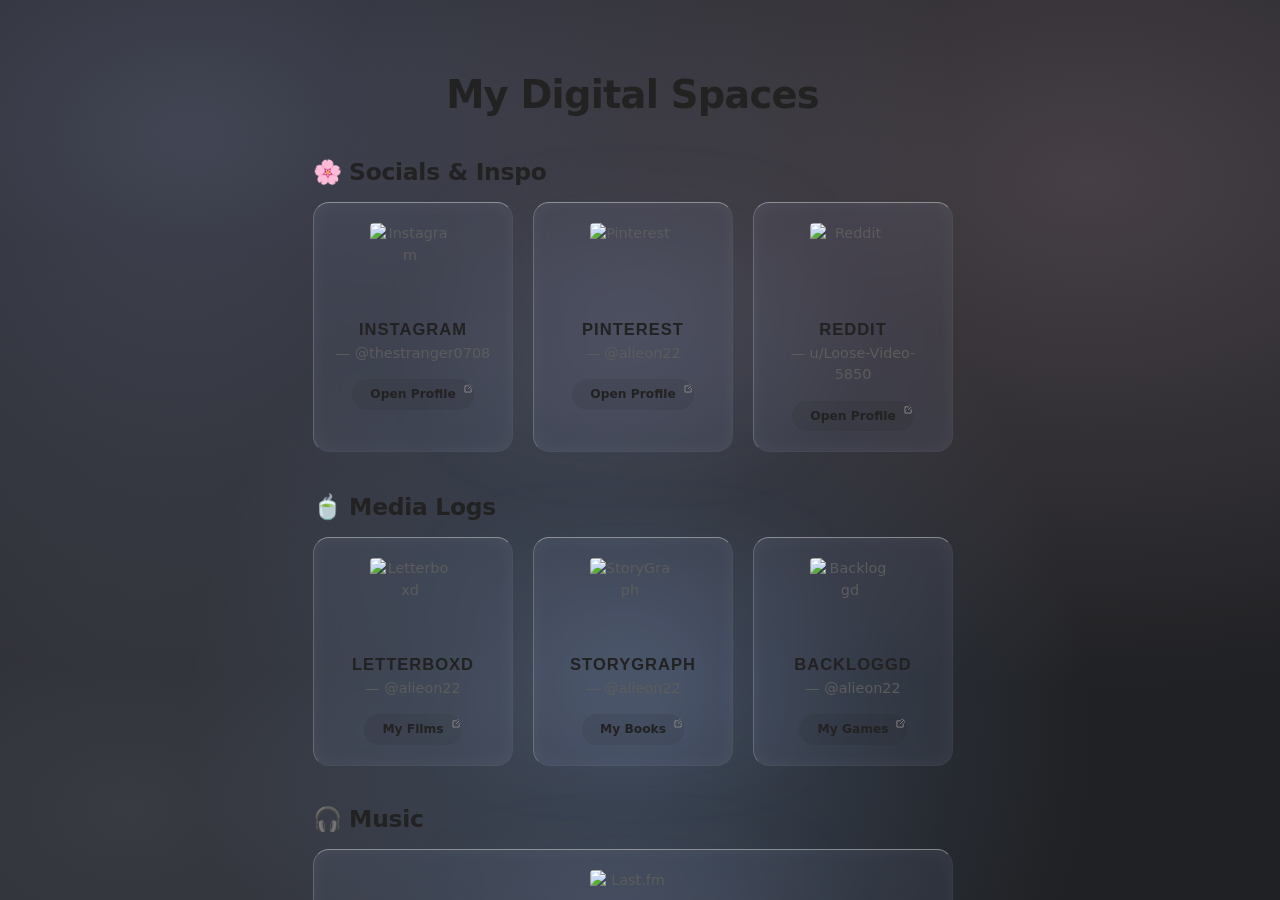
==== index.html @ 41a26074 "Initial commit" ====
<!DOCTYPE html>
<html lang="en">

<head>
    <meta charset="UTF-8">
    <meta name="viewport"
        content="width=device-width, initial-scale=1.0, user-scalable=yes, minimum-scale=1.0, maximum-scale=5.0">
    <title>My Hub</title>
    <base href=".">

    <!-- Meta & OpenGraph -->
    <meta name="description" content="Notes - My Digital Spaces">
    <meta property="og:site_name" content="Notes">
    <meta property="og:type" content="website">
    <meta property="og:title" content="My Digital Spaces">
    <meta property="og:description" content="Notes - My Digital Spaces">
    <meta property="og:image" content="https://www.google.com/s2/favicons?domain=instagram.com&sz=256">

    <!-- Favicon -->
    <link rel="icon"
        href="data:image/svg+xml,<svg xmlns=%22http://www.w3.org/2000/svg%22 viewBox=%220 0 100 100%22><text y=%22.9em%22 font-size=%2290%22>✨</text></svg>">
    <link rel="alternate" type="application/rss+xml" title="RSS Feed" href="rss.xml">

    <!-- Obsidian Core Scripts -->
    <script async id="webpage-script" src="scripts/webpage.js"
        onload="this.onload=null;this.setAttribute('loaded', 'true')"></script>
    <script async id="graph-wasm-script" src="scripts/graph-wasm.js"
        onload="this.onload=null;this.setAttribute('loaded', 'true')"></script>
    <script async id="graph-render-worker-script" src="scripts/graph-render-worker.js"
        onload="this.onload=null;this.setAttribute('loaded', 'true')"></script>

    <!-- Stylesheets -->
    <link rel="stylesheet" href="styles/snippets.css">
    <link rel="stylesheet" href="styles/obsidian.css">
    <link rel="stylesheet" href="styles/theme.css">
    <link rel="stylesheet" href="styles/global-variable-styles.css">
    <link rel="stylesheet" href="styles/supported-plugins.css">
    <link rel="stylesheet" href="styles/main-styles.css">

    <style>
        :root {
            background-color: #202124;
            --line-width: 40em;
            --line-width-adaptive: 40em;
            --file-line-width: 40em;
            --sidebar-width: min(20em, 80vw);
            --collapse-arrow-size: 11px;
            --tree-vertical-spacing: 1.3em;
            --sidebar-margin: 12px;
        }

        body {
            transition: background-color var(--color-fade-speed) ease-in-out;
        }

        .sidebar {
            height: 100%;
            font-size: 14px;
            z-index: 10;
            min-width: calc(var(--sidebar-width) + var(--divider-width-hover));
            max-width: calc(var(--sidebar-width) + var(--divider-width-hover));
            position: relative;
            overflow: clip;
            transition: min-width 0.2s ease-in-out, max-width 0.2s ease-in-out;
            contain: size;
        }

        #left-sidebar {
            left: 0;
        }

        #right-sidebar {
            right: 0;
        }

        .sidebar.is-collapsed {
            min-width: 0;
            max-width: 0;
        }

        .sidebar.floating {
            position: absolute;
        }

        .sidebar .leaf-content {
            height: 100%;
            min-width: calc(var(--sidebar-width) - var(--divider-width-hover));
            top: 0;
            padding: var(--sidebar-margin);
            padding-top: 4em;
            line-height: var(--line-height-tight);
            background-color: var(--background-secondary);
            transition: background-color var(--color-fade-speed) ease-in-out;
            position: absolute;
            display: flex;
            flex-direction: column;
        }

        .sidebar:not(.is-collapsed) .leaf-content {
            min-width: calc(max(100%, var(--sidebar-width)) - 3px);
            max-width: calc(max(100%, var(--sidebar-width)) - 3px);
        }

        #left-sidebar-content {
            border-top-right-radius: var(--radius-l);
            border-bottom-right-radius: var(--radius-l);
        }

        #right-sidebar-content {
            border-top-left-radius: var(--radius-l);
            border-bottom-left-radius: var(--radius-l);
        }

        .sidebar-topbar {
            height: calc(2.3em + 2 * var(--sidebar-margin));
            width: var(--sidebar-width);
            padding: var(--sidebar-margin);
            z-index: 1;
            position: fixed;
            display: flex;
            align-items: center;
            transition: width ease-in-out;
        }

        .sidebar.is-collapsed .sidebar-topbar {
            width: calc(2.3em + var(--sidebar-margin) * 2);
        }

        .sidebar .sidebar-topbar.is-collapsed {
            width: 0;
        }

        .clickable-icon.sidebar-collapse-icon {
            background-color: transparent;
            color: var(--icon-color-focused);
            padding: 2px !important;
            margin: 0 !important;
            height: 100% !important;
            width: 2.3em !important;
            position: absolute;
        }

        #left-sidebar .clickable-icon.sidebar-collapse-icon {
            transform: rotateY(180deg);
            right: var(--sidebar-margin);
        }

        #right-sidebar .clickable-icon.sidebar-collapse-icon {
            transform: rotateY(180deg);
            left: var(--sidebar-margin);
        }

        #navbar:not(:empty) {
            display: flex;
            align-items: center;
            justify-content: space-between;
            padding: 0.5em 1em;
            width: 100%;
        }

        #main {
            display: flex;
            flex-direction: column;
            height: 100%;
            width: 100%;
            align-items: stretch;
            justify-content: center;
        }

        #main-horizontal {
            display: flex;
            flex-direction: row;
            flex-grow: 1;
            width: 100%;
            align-items: stretch;
        }

        #center-content {
            flex-basis: 100%;
            max-width: 100%;
            width: 100%;
            height: 100%;
            display: flex;
            flex-direction: column;
            align-items: center;
        }

        #center-content>.obsidian-document {
            padding-left: 2em;
            padding-right: 1em;
            width: 100%;
            overflow-x: hidden !important;
            overflow-y: auto !important;
            display: flex !important;
            flex-direction: column !important;
            align-items: center !important;
        }

        body #center-content>.obsidian-document>.markdown-preview-sizer {
            padding-bottom: 40vh;
            width: 100%;
            max-width: var(--line-width);
            flex-basis: var(--line-width);
        }

        /* Centered Header / Title Styling */
        .markdown-preview-sizer .header {
            width: 100%;
            display: flex;
            flex-direction: column;
            align-items: center;
            justify-content: center;
            text-align: center;
            margin: 2rem 0 2.5rem 0 !important;
        }

        .markdown-preview-sizer .header h1.page-title {
            font-size: 2.4rem !important;
            font-weight: 800 !important;
            text-align: center !important;
            margin: 0 !important;
            letter-spacing: -0.02em;
        }

        .link-icon {
            width: 24px;
            height: 24px;
            border-radius: 4px;
            vertical-align: middle;
            margin-right: 6px;
        }

        .source-footer {
            display: flex;
            justify-content: center;
            margin-top: 3rem;
            padding-bottom: 2rem;
        }

        .source-pill {
            display: inline-flex;
            align-items: center;
            gap: 0.55rem;
            padding: 0.8rem 1.15rem;
            border-radius: 999px;
            background: rgba(255, 255, 255, 0.08);
            border: 1px solid rgba(255, 255, 255, 0.16);
            color: var(--text-normal);
            text-decoration: none;
            font-weight: 600;
            letter-spacing: 0.01em;
            backdrop-filter: blur(14px);
            -webkit-backdrop-filter: blur(14px);
            box-shadow: 0 10px 30px rgba(0, 0, 0, 0.12);
            transition: transform 180ms ease, box-shadow 180ms ease, background-color 180ms ease, border-color 180ms ease;
        }

        .source-pill:hover {
            transform: translateY(-2px);
            background: rgba(255, 255, 255, 0.12);
            border-color: rgba(255, 255, 255, 0.24);
            box-shadow: 0 16px 34px rgba(0, 0, 0, 0.16);
        }

        .source-pill:focus-visible {
            outline: 2px solid var(--interactive-accent);
            outline-offset: 3px;
        }

        .source-pill-icon {
            font-size: 1em;
            line-height: 1;
        }
    </style>

    <script defer>
        async function loadIncludes() {
            let elements = document.querySelectorAll("link[itemprop='include']");
            for (const el of elements) {
                let href = el.getAttribute("href");
                try {
                    let text = "";
                    if (href.startsWith("http") || location.protocol !== "file:") {
                        const res = await fetch(href);
                        if (!res.ok) continue;
                        text = await res.text();
                    }
                    let fragment = document.createRange().createContextualFragment(text);
                    el.before(fragment);
                    el.remove();
                } catch (e) {
                    el?.remove();
                }
            }
        }
        document.addEventListener("DOMContentLoaded", loadIncludes);
    </script>
</head>

<body class="publish css-settings-manager is-hidden-frameless show-inline-title is-floating-nav show-ribbon is-focused">
    <script defer>
        let theme = localStorage.getItem("theme") || (window.matchMedia("(prefers-color-scheme: dark)").matches ? "dark" : "light");
        document.body.classList.add(theme === "dark" ? "theme-dark" : "theme-light");
        document.body.classList.remove(theme === "dark" ? "theme-light" : "theme-dark");
        if (window.innerWidth < 768) document.body.classList.add("is-phone");
    </script>

    <div class="parsed-feature-container" style="display: contents;">
        <link itemprop="include" href="html/custom-head-content-content.html">
    </div>

    <div id="main">
        <div id="navbar"></div>
        <div id="main-horizontal">
            <!-- Left Sidebar -->
            <div id="left-content" class="leaf" style="--sidebar-width: var(--sidebar-width-left);">
                <div id="left-sidebar" class="sidebar">
                    <div class="sidebar-handle"></div>
                    <div class="sidebar-topbar">
                        <div class="topbar-content">
                            <div id="search-container">
                                <div id="search-wrapper">
                                    <input enterkeyhint="search" type="search" spellcheck="false"
                                        placeholder="Search...">
                                    <div aria-label="Clear search" id="search-clear-button"></div>
                                </div>
                            </div>
                        </div>
                        <div class="clickable-icon sidebar-collapse-icon">
                            <svg xmlns="http://www.w3.org/2000/svg" width="100%" height="100%" viewBox="0 0 24 24"
                                fill="none" stroke="currentColor" stroke-width="3" stroke-linecap="round"
                                stroke-linejoin="round" class="svg-icon">
                                <path
                                    d="M21 3H3C1.89543 3 1 3.89543 1 5V19C1 20.1046 1.89543 21 3 21H21C22.1046 21 23 20.1046 23 19V5C23 3.89543 22.1046 3 21 3Z">
                                </path>
                                <path d="M10 4V20"></path>
                                <path d="M4 7H7"></path>
                                <path d="M4 10H7"></path>
                                <path d="M4 13H7"></path>
                            </svg>
                        </div>
                    </div>
                    <div class="sidebar-content-wrapper">
                        <div id="left-sidebar-content" class="leaf-content">
                            <link itemprop="include" href="html/file-tree-content.html">
                        </div>
                    </div>
                    <script defer>
                        let ls = document.querySelector("#left-sidebar");
                        ls.classList.toggle("is-collapsed", window.innerWidth < 768);
                    </script>
                </div>
            </div>

            <!-- Center Content -->
            <div id="center-content" class="leaf">
                <div class="obsidian-document markdown-preview-view markdown-rendered is-readable-line-width show-properties aesthetic-grid"
                    data-type="markdown">
                    <div class="markdown-preview-sizer markdown-preview-section">

                        <!-- Top Center Title Header -->
                        <div class="header">
                            <h1 class="page-title heading inline-title" id="My_Digital_Spaces_0">My Digital Spaces</h1>
                        </div>

                        <!-- Socials -->
                        <div class="el-h2">
                            <h2 class="heading" id="socials">🌸 Socials &amp; Inspo</h2>
                        </div>
                        <div class="el-ul">
                            <ul class="has-list-bullet">
                                <li>
                                    <img class="link-icon"
                                        src="https://www.google.com/s2/favicons?domain=instagram.com&sz=256"
                                        alt="Instagram">
                                    <strong>Instagram</strong> — @thestranger0708<br>
                                    <a class="external-link" href="https://www.instagram.com/thestranger0708/"
                                        target="_blank" rel="noopener noreferrer">Open Profile</a>
                                </li>
                                <li>
                                    <img class="link-icon"
                                        src="https://www.google.com/s2/favicons?domain=pinterest.com&sz=256"
                                        alt="Pinterest">
                                    <strong>Pinterest</strong> — @alieon22<br>
                                    <a class="external-link" href="https://pin.it/7tGkRDRK7" target="_blank"
                                        rel="noopener noreferrer">Open Profile</a>
                                </li>
                                <li>
                                    <img class="link-icon"
                                        src="https://www.google.com/s2/favicons?domain=reddit.com&sz=256" alt="Reddit">
                                    <strong>Reddit</strong> — u/Loose-Video-5850<br>
                                    <a class="external-link" href="https://www.reddit.com/user/Loose-Video-5850/"
                                        target="_blank" rel="noopener noreferrer">Open Profile</a>
                                </li>
                            </ul>
                        </div>

                        <!-- Media Logs -->
                        <div class="el-h2">
                            <h2 class="heading" id="media-logs">🍵 Media Logs</h2>
                        </div>
                        <div class="el-ul">
                            <ul class="has-list-bullet">
                                <li>
                                    <img class="link-icon"
                                        src="https://www.google.com/s2/favicons?domain=letterboxd.com&sz=256"
                                        alt="Letterboxd">
                                    <strong>Letterboxd</strong> — @alieon22<br>
                                    <a class="external-link" href="https://letterboxd.com/alieon22/" target="_blank"
                                        rel="noopener noreferrer">My Films</a>
                                </li>
                                <li>
                                    <img class="link-icon"
                                        src="https://www.google.com/s2/favicons?domain=app.thestorygraph.com&sz=256"
                                        alt="StoryGraph">
                                    <strong>Storygraph</strong> — @alieon22<br>
                                    <a class="external-link" href="https://app.thestorygraph.com/profile/alieon22"
                                        target="_blank" rel="noopener noreferrer">My Books</a>
                                </li>
                                <li>
                                    <img class="link-icon"
                                        src="https://www.google.com/s2/favicons?domain=backloggd.com&sz=256"
                                        alt="Backloggd">
                                    <strong>Backloggd</strong> — @alieon22<br>
                                    <a class="external-link" href="https://backloggd.com/u/alieon22/" target="_blank"
                                        rel="noopener noreferrer">My Games</a>
                                </li>
                            </ul>
                        </div>

                        <!-- Music -->
                        <div class="el-h2">
                            <h2 class="heading" id="music">🎧 Music</h2>
                        </div>
                        <div class="el-ul">
                            <ul class="has-list-bullet">
                                <li>
                                    <img class="link-icon" src="https://cdn.simpleicons.org/lastdotfm/e31b23"
                                        alt="Last.fm">
                                    <strong>Last.fm</strong> — @alieon22<br>
                                    <a class="external-link" href="https://www.last.fm/user/alieon22" target="_blank"
                                        rel="noopener noreferrer">My Scrobbles</a>
                                </li>
                            </ul>
                        </div>

                        <div class="el-ul">
                            <ul class="has-list-bullet">
                                <li>
                                    <img class="link-icon" src="https://cdn.simpleicons.org/spotify/1db954"
                                        alt="Spotify">
                                    <strong>Spotify</strong> — @alieon22<br>
                                    <a class="external-link"
                                        href="https://open.spotify.com/user/31mc2aehkez4okhpozh33v6qz3by"
                                        target="_blank" rel="noopener noreferrer">My Profile</a>
                                </li>
                            </ul>
                        </div>

                        <footer class="source-footer">
                            <a class="source-pill" id="view-source-pill" href="view-source:my-digital-spaces.html"
                                target="_blank" rel="noopener noreferrer">
                                <span class="source-pill-icon" aria-hidden="true">⌘</span>
                                <span>View source code</span>
                            </a>
                        </footer>
                        <script defer>
                            const viewSourcePill = document.getElementById("view-source-pill");
                            if (viewSourcePill) {
                                viewSourcePill.href = `view-source:${location.href.split("#")[0]}`;
                            }
                        </script>
                    </div>
                </div>
            </div>

            <!-- Right Sidebar -->
            <div id="right-content" class="leaf" style="--sidebar-width: var(--sidebar-width-right);">
                <div id="right-sidebar" class="sidebar">
                    <div class="sidebar-handle"></div>
                    <div class="sidebar-topbar">
                        <div class="topbar-content">
                            <label class="theme-toggle-container" for="theme-toggle-input">
                                <input class="theme-toggle-input" type="checkbox" id="theme-toggle-input">
                                <div class="toggle-background"></div>
                            </label>
                        </div>
                        <div class="clickable-icon sidebar-collapse-icon">
                            <svg xmlns="http://www.w3.org/2000/svg" width="100%" height="100%" viewBox="0 0 24 24"
                                fill="none" stroke="currentColor" stroke-width="3" stroke-linecap="round"
                                stroke-linejoin="round" class="svg-icon">
                                <path
                                    d="M21 3H3C1.89543 3 1 3.89543 1 5V19C1 20.1046 1.89543 21 3 21H21C22.1046 21 23 20.1046 23 19V5C23 3.89543 22.1046 3 21 3Z">
                                </path>
                                <path d="M10 4V20"></path>
                                <path d="M4 7H7"></path>
                                <path d="M4 10H7"></path>
                                <path d="M4 13H7"></path>
                            </svg>
                        </div>
                    </div>
                    <div class="sidebar-content-wrapper">
                        <div id="right-sidebar-content" class="leaf-content">
                            <div id="outline" class="tree-container">
                                <div class="feature-header">
                                    <div class="feature-title">Table Of Contents</div>
                                </div>
                                <div class="tree-item" data-depth="1">
                                    <div class="tree-item-children">
                                        <div class="tree-item" data-depth="2"><a class="tree-item-self is-clickable"
                                                href="#socials">
                                                <div class="tree-item-inner">🌸 Socials &amp; Inspo</div>
                                            </a></div>
                                        <div class="tree-item" data-depth="2"><a class="tree-item-self is-clickable"
                                                href="#media-logs">
                                                <div class="tree-item-inner">🍵 Media Logs</div>
                                            </a></div>
                                        <div class="tree-item" data-depth="2"><a class="tree-item-self is-clickable"
                                                href="#music">
                                                <div class="tree-item-inner">🎧 Music</div>
                                            </a></div>
                                    </div>
                                </div>
                            </div>
                        </div>
                    </div>
                    <script defer>
                        let rs = document.querySelector("#right-sidebar");
                        rs.classList.toggle("is-collapsed", window.innerWidth < 768);
                    </script>
                </div>
            </div>
        </div>
    </div>
</body>

</html>
---- styles/snippets.css ----
.aesthetic-grid ul{display:grid!important;grid-template-columns:repeat(auto-fit,minmax(150px,1fr))!important;gap:20px!important;list-style:none!important;padding:0!important}.aesthetic-grid ul li img{aspect-ratio:1/1!important;object-fit:contain!important;width:80px!important;height:80px!important;background-color:transparent!important;margin-bottom:15px!important}.aesthetic-grid ul li{position:relative!important;display:flex!important;flex-direction:column!important;align-items:center!important;text-align:center!important;padding:20px!important;border-radius:16px!important;border-top:1px solid rgba(255,255,255,.4)!important;border-left:1px solid rgba(255,255,255,.2)!important;border-bottom:1px solid rgba(255,255,255,.05)!important;border-right:1px solid rgba(255,255,255,.05)!important;background-color:rgba(166,177,225,.08)!important;backdrop-filter:blur(12px)!important;-webkit-backdrop-filter:blur(12px)!important;box-shadow:inset 0 0 20px rgba(255,255,255,.05)!important;margin:0!important;transition:transform .4s cubic-bezier(.2, .8, .2, 1),box-shadow .4s ease!important;z-index:1!important}.aesthetic-grid ul li:hover{transform:translateY(-8px) scale(1.02)!important;box-shadow:0 15px 30px rgba(0,0,0,.15)!important}.aesthetic-grid ul li a{display:inline-block!important;margin-top:15px!important;padding:6px 18px!important;background-color:var(--background-modifier-hover)!important;color:var(--text-normal)!important;border-radius:20px!important;text-decoration:none!important;font-size:.85em!important;font-weight:600!important;transition:all .3s ease!important}.aesthetic-grid ul li a:hover{background-color:rgba(255,255,255,.25)!important;color:#fff!important;transform:translateY(-2px)!important}.aesthetic-grid .cm-formatting-list,.aesthetic-grid .list-bullet,.aesthetic-grid ul li::marker{display:none!important;content:""!important;font-size:0!important;color:transparent!important}.aesthetic-grid ul li strong{font-family:Quicksand,Nunito,'Arial Rounded MT Bold',sans-serif!important;font-size:1.15em!important;letter-spacing:1px!important;text-transform:uppercase!important;color:var(--text-normal)!important}.aesthetic-grid ul li{color:var(--text-muted)!important;font-size:.9em!important}@keyframes scroll-reveal{0%{opacity:0;transform:translateY(50px) scale(.95)}100%{opacity:1;transform:translateY(0) scale(1)}}.aesthetic-grid ul li{animation:scroll-reveal linear both!important;animation-timeline:view()!important;animation-range:entry 5% cover 25%!important}@keyframes slide-in-up{0%{opacity:0;translate:0 30px}100%{opacity:1;translate:0 0}}@keyframes scroll-reveal{0%{opacity:0;translate:0 50px;scale:0.95}100%{opacity:1;translate:0 0;scale:1}}.aesthetic-grid ul li img{transition:transform .4s cubic-bezier(.2, .8, .2, 1)!important}.aesthetic-grid ul li:hover img{transform:scale(1.15) rotate(-6deg)!important}.aesthetic-grid ul li a:active{transform:translateY(2px) scale(.95)!important;background-color:rgba(255,255,255,.4)!important;transition:all .1s ease!important}.aesthetic-grid ul li ::selection{background-color:rgba(166,177,225,.4)!important;color:#fff!important} /* 16. Custom Ambient Frosted Background */
.aesthetic-grid .view-content,
.aesthetic-grid .markdown-rendered,
body:has(.aesthetic-grid) {
    background:
        radial-gradient(at 15% 15%, rgba(166, 177, 225, 0.25) 0px, transparent 50%),
        radial-gradient(at 85% 20%, rgba(222, 186, 206, 0.2) 0px, transparent 50%),
        radial-gradient(at 50% 80%, rgba(134, 182, 246, 0.2) 0px, transparent 50%),
        radial-gradient(at 10% 90%, rgba(198, 207, 245, 0.15) 0px, transparent 50%),
        var(--background-primary) !important;
    background-attachment: fixed !important;
    background-size: cover !important;
}

/* Add a subtle ambient backlight glow behind the entire card grid */
.aesthetic-grid ul {
    position: relative !important;
    z-index: 1 !important;
}

.aesthetic-grid ul::before {
    content: "" !important;
    position: absolute !important;
    top: 50% !important;
    left: 50% !important;
    transform: translate(-50%, -50%) !important;
    width: 90% !important;
    height: 90% !important;
    background: radial-gradient(circle, rgba(166, 177, 225, 0.12) 0%, transparent 70%) !important;
    filter: blur(40px) !important;
    pointer-events: none !important;
    z-index: -1 !important;
}

/* Hide standard Obsidian chrome in exported HTML */
.sidebar, .nav-header, .clickable-icon, .status-bar, .file-tree {
    display: none !important;
}

/* Center the main dashboard container */
.markdown-rendered, .view-content, main {
    max-width: 1000px !important;
    margin: 0 auto !important;
    padding: 40px 20px !important;
}
---- styles/obsidian.css ----
.dialog {
  --csstools-light-dark-toggle--4: var(--csstools-color-scheme--dark) white;
  --dialog-bg-color: var(--csstools-light-dark-toggle--4, #1c1b22);
  --csstools-light-dark-toggle--5: var(--csstools-color-scheme--dark) white;
  --dialog-border-color: var(--csstools-light-dark-toggle--5, #1c1b22);
  --csstools-light-dark-toggle--33: var(--csstools-color-scheme--dark) rgba(58, 57, 68, 0.2);
  --dialog-shadow: 0 2px 14px 0 var(--csstools-light-dark-toggle--33, #15141a);
  --csstools-light-dark-toggle--6: var(--csstools-color-scheme--dark) #15141a;
  --text-primary-color: var(--csstools-light-dark-toggle--6, #fbfbfe);
  --csstools-light-dark-toggle--7: var(--csstools-color-scheme--dark) #5b5b66;
  --text-secondary-color: var(--csstools-light-dark-toggle--7, #cfcfd8);
  --hover-filter: brightness(0.9);
  --csstools-light-dark-toggle--8: var(--csstools-color-scheme--dark) #0060df;
  --link-fg-color: var(--csstools-light-dark-toggle--8, #0df);
  --csstools-light-dark-toggle--9: var(--csstools-color-scheme--dark) #0250bb;
  --link-hover-fg-color: var(--csstools-light-dark-toggle--9, #80ebff);
  --csstools-light-dark-toggle--10: var(--csstools-color-scheme--dark) #f0f0f4;
  --separator-color: var(--csstools-light-dark-toggle--10, #52525e);
  --textarea-border-color: #8f8f9d;
  --csstools-light-dark-toggle--11: var(--csstools-color-scheme--dark) white;
  --textarea-bg-color: var(--csstools-light-dark-toggle--11, #42414d);
  --textarea-fg-color: var(--text-secondary-color);
  --csstools-light-dark-toggle--12: var(--csstools-color-scheme--dark) #f0f0f4;
  --radio-bg-color: var(--csstools-light-dark-toggle--12, #2b2a33);
  --csstools-light-dark-toggle--13: var(--csstools-color-scheme--dark) #fbfbfe;
  --radio-checked-bg-color: var(--csstools-light-dark-toggle--13, #15141a);
  --radio-border-color: #8f8f9d;
  --csstools-light-dark-toggle--14: var(--csstools-color-scheme--dark) #0060df;
  --radio-checked-border-color: var(--csstools-light-dark-toggle--14, #0df);
  --csstools-light-dark-toggle--34: var(--csstools-color-scheme--dark) rgba(21, 20, 26, 0.07);
  --button-secondary-bg-color: var(--csstools-light-dark-toggle--34, rgba(251, 251, 254, 0.07));
  --button-secondary-fg-color: var(--text-primary-color);
  --button-secondary-border-color: var(--button-secondary-bg-color);
  --csstools-light-dark-toggle--35: var(--csstools-color-scheme--dark) rgba(21, 20, 26, 0.21);
  --button-secondary-active-bg-color: var(--csstools-light-dark-toggle--35, rgba(251, 251, 254, 0.21));
  --button-secondary-active-fg-color: var(--button-secondary-fg-color);
  --button-secondary-active-border-color: var(--button-secondary-bg-color);
  --csstools-light-dark-toggle--36: var(--csstools-color-scheme--dark) rgba(21, 20, 26, 0.14);
  --button-secondary-hover-bg-color: var(--csstools-light-dark-toggle--36, rgba(251, 251, 254, 0.14));
  --button-secondary-hover-fg-color: var(--button-secondary-fg-color);
  --button-secondary-hover-border-color: var(--button-secondary-hover-bg-color);
  --button-secondary-disabled-bg-color: var(--button-secondary-bg-color);
  --button-secondary-disabled-border-color: var(--button-secondary-border-color);
  --button-secondary-disabled-fg-color: var(--button-secondary-fg-color);
  --csstools-light-dark-toggle--15: var(--csstools-color-scheme--dark) #0060df;
  --button-primary-bg-color: var(--csstools-light-dark-toggle--15, #0df);
  --csstools-light-dark-toggle--16: var(--csstools-color-scheme--dark) #fbfbfe;
  --button-primary-fg-color: var(--csstools-light-dark-toggle--16, #15141a);
  --button-primary-border-color: var(--button-primary-bg-color);
  --csstools-light-dark-toggle--17: var(--csstools-color-scheme--dark) #054096;
  --button-primary-active-bg-color: var(--csstools-light-dark-toggle--17, #aaf2ff);
  --button-primary-active-fg-color: var(--button-primary-fg-color);
  --button-primary-active-border-color: var(--button-primary-active-bg-color);
  --csstools-light-dark-toggle--18: var(--csstools-color-scheme--dark) #0250bb;
  --button-primary-hover-bg-color: var(--csstools-light-dark-toggle--18, #80ebff);
  --button-primary-hover-fg-color: var(--button-primary-fg-color);
  --button-primary-hover-border-color: var(--button-primary-hover-bg-color);
  --button-primary-disabled-bg-color: var(--button-primary-bg-color);
  --button-primary-disabled-border-color: var(--button-primary-border-color);
  --button-primary-disabled-fg-color: var(--button-primary-fg-color);
  --button-disabled-opacity: 0.4;
  --csstools-light-dark-toggle--19: var(--csstools-color-scheme--dark) white;
  --input-text-bg-color: var(--csstools-light-dark-toggle--19, #42414d);
  --input-text-fg-color: var(--text-primary-color);
  font-variant: normal;
  font-size: 13px;
  font-weight: 400;
  line-height: 150%;
  border-radius: 4px;
  padding: 12px 16px;
  --csstools-light-dark-toggle--37: var(--csstools-color-scheme--dark) white;
  border: 1px solid var(--dialog-border-color);
  --csstools-light-dark-toggle--38: var(--csstools-color-scheme--dark) white;
  background: var(--dialog-bg-color);
  --csstools-light-dark-toggle--39: var(--csstools-color-scheme--dark) #15141a;
  color: var(--text-primary-color);
  --csstools-light-dark-toggle--40: var(--csstools-color-scheme--dark) rgba(58, 57, 68, 0.2);
  box-shadow: var(--dialog-shadow)
}

@supports (color:light-dark(red, red)) {
  .dialog {
    --dialog-bg-color: light-dark(white, #1c1b22);
    --dialog-border-color: light-dark(white, #1c1b22);
    --dialog-shadow: 0 2px 14px 0 light-dark(rgba(58, 57, 68, 0.2), #15141a);
    --text-primary-color: light-dark(#15141a, #fbfbfe);
    --text-secondary-color: light-dark(#5b5b66, #cfcfd8);
    --link-fg-color: light-dark(#0060df, #0df);
    --link-hover-fg-color: light-dark(#0250bb, #80ebff);
    --separator-color: light-dark(#f0f0f4, #52525e);
    --textarea-bg-color: light-dark(white, #42414d);
    --radio-bg-color: light-dark(#f0f0f4, #2b2a33);
    --radio-checked-bg-color: light-dark(#fbfbfe, #15141a);
    --radio-checked-border-color: light-dark(#0060df, #0df);
    --button-secondary-bg-color: light-dark(rgba(21, 20, 26, 0.07),
        rgba(251, 251, 254, 0.07));
    --button-secondary-active-bg-color: light-dark(rgba(21, 20, 26, 0.21),
        rgba(251, 251, 254, 0.21));
    --button-secondary-hover-bg-color: light-dark(rgba(21, 20, 26, 0.14),
        rgba(251, 251, 254, 0.14));
    --button-primary-bg-color: light-dark(#0060df, #0df);
    --button-primary-fg-color: light-dark(#fbfbfe, #15141a);
    --button-primary-active-bg-color: light-dark(#054096, #aaf2ff);
    --button-primary-hover-bg-color: light-dark(#0250bb, #80ebff);
    --input-text-bg-color: light-dark(white, #42414d)
  }
}

.dialog * {
  --csstools-light-dark-toggle--33: var(--csstools-color-scheme--dark) rgba(58, 57, 68, 0.2);
  --dialog-shadow: 0 2px 14px 0 var(--csstools-light-dark-toggle--33, #15141a)
}

.dialog * {
  --csstools-light-dark-toggle--34: var(--csstools-color-scheme--dark) rgba(21, 20, 26, 0.07);
  --button-secondary-bg-color: var(--csstools-light-dark-toggle--34, rgba(251, 251, 254, 0.07))
}

.dialog * {
  --csstools-light-dark-toggle--35: var(--csstools-color-scheme--dark) rgba(21, 20, 26, 0.21);
  --button-secondary-active-bg-color: var(--csstools-light-dark-toggle--35, rgba(251, 251, 254, 0.21))
}

.dialog * {
  --csstools-light-dark-toggle--36: var(--csstools-color-scheme--dark) rgba(21, 20, 26, 0.14);
  --button-secondary-hover-bg-color: var(--csstools-light-dark-toggle--36, rgba(251, 251, 254, 0.14))
}

.dialog * {
  --csstools-light-dark-toggle--4: var(--csstools-color-scheme--dark) white;
  --dialog-bg-color: var(--csstools-light-dark-toggle--4, #1c1b22)
}

.dialog * {
  --csstools-light-dark-toggle--5: var(--csstools-color-scheme--dark) white;
  --dialog-border-color: var(--csstools-light-dark-toggle--5, #1c1b22)
}

.dialog * {
  --csstools-light-dark-toggle--6: var(--csstools-color-scheme--dark) #15141a;
  --text-primary-color: var(--csstools-light-dark-toggle--6, #fbfbfe)
}

.dialog * {
  --csstools-light-dark-toggle--7: var(--csstools-color-scheme--dark) #5b5b66;
  --text-secondary-color: var(--csstools-light-dark-toggle--7, #cfcfd8)
}

.dialog * {
  --csstools-light-dark-toggle--8: var(--csstools-color-scheme--dark) #0060df;
  --link-fg-color: var(--csstools-light-dark-toggle--8, #0df)
}

.dialog * {
  --csstools-light-dark-toggle--9: var(--csstools-color-scheme--dark) #0250bb;
  --link-hover-fg-color: var(--csstools-light-dark-toggle--9, #80ebff)
}

.dialog * {
  --csstools-light-dark-toggle--10: var(--csstools-color-scheme--dark) #f0f0f4;
  --separator-color: var(--csstools-light-dark-toggle--10, #52525e)
}

.dialog * {
  --csstools-light-dark-toggle--11: var(--csstools-color-scheme--dark) white;
  --textarea-bg-color: var(--csstools-light-dark-toggle--11, #42414d)
}

.dialog * {
  --csstools-light-dark-toggle--12: var(--csstools-color-scheme--dark) #f0f0f4;
  --radio-bg-color: var(--csstools-light-dark-toggle--12, #2b2a33)
}

.dialog * {
  --csstools-light-dark-toggle--13: var(--csstools-color-scheme--dark) #fbfbfe;
  --radio-checked-bg-color: var(--csstools-light-dark-toggle--13, #15141a)
}

.dialog * {
  --csstools-light-dark-toggle--14: var(--csstools-color-scheme--dark) #0060df;
  --radio-checked-border-color: var(--csstools-light-dark-toggle--14, #0df)
}

.dialog * {
  --csstools-light-dark-toggle--15: var(--csstools-color-scheme--dark) #0060df;
  --button-primary-bg-color: var(--csstools-light-dark-toggle--15, #0df)
}

.dialog * {
  --csstools-light-dark-toggle--16: var(--csstools-color-scheme--dark) #fbfbfe;
  --button-primary-fg-color: var(--csstools-light-dark-toggle--16, #15141a)
}

.dialog * {
  --csstools-light-dark-toggle--17: var(--csstools-color-scheme--dark) #054096;
  --button-primary-active-bg-color: var(--csstools-light-dark-toggle--17, #aaf2ff)
}

.dialog * {
  --csstools-light-dark-toggle--18: var(--csstools-color-scheme--dark) #0250bb;
  --button-primary-hover-bg-color: var(--csstools-light-dark-toggle--18, #80ebff)
}

.dialog * {
  --csstools-light-dark-toggle--19: var(--csstools-color-scheme--dark) white;
  --input-text-bg-color: var(--csstools-light-dark-toggle--19, #42414d)
}

@media (prefers-color-scheme:dark) {
  .dialog {
    --hover-filter: brightness(1.4);
    --button-disabled-opacity: 0.6
  }
}

@media screen and (forced-colors:active) {
  .dialog {
    --dialog-bg-color: Canvas;
    --dialog-border-color: CanvasText;
    --dialog-shadow: none;
    --text-primary-color: CanvasText;
    --text-secondary-color: CanvasText;
    --hover-filter: none;
    --link-fg-color: LinkText;
    --link-hover-fg-color: LinkText;
    --separator-color: CanvasText;
    --textarea-border-color: ButtonBorder;
    --textarea-bg-color: Field;
    --textarea-fg-color: ButtonText;
    --radio-bg-color: ButtonFace;
    --radio-checked-bg-color: ButtonFace;
    --radio-border-color: ButtonText;
    --radio-checked-border-color: ButtonText;
    --button-secondary-bg-color: HighlightText;
    --button-secondary-fg-color: ButtonText;
    --button-secondary-border-color: ButtonText;
    --button-secondary-active-bg-color: HighlightText;
    --button-secondary-active-fg-color: SelectedItem;
    --button-secondary-active-border-color: ButtonText;
    --button-secondary-hover-bg-color: HighlightText;
    --button-secondary-hover-fg-color: SelectedItem;
    --button-secondary-hover-border-color: SelectedItem;
    --button-secondary-disabled-fg-color: GrayText;
    --button-secondary-disabled-border-color: GrayText;
    --button-primary-bg-color: ButtonText;
    --button-primary-fg-color: HighlightText;
    --button-primary-border-color: ButtonText;
    --button-primary-active-bg-color: SelectedItem;
    --button-primary-active-fg-color: HighlightText;
    --button-primary-active-border-color: ButtonText;
    --button-primary-hover-bg-color: SelectedItem;
    --button-primary-hover-fg-color: HighlightText;
    --button-primary-hover-border-color: SelectedItem;
    --button-primary-disabled-bg-color: GrayText;
    --button-primary-disabled-fg-color: ButtonFace;
    --button-primary-disabled-border-color: GrayText;
    --button-disabled-opacity: 1;
    --input-text-bg-color: HighlightText;
    --input-text-fg-color: FieldText
  }
}

.dialog .mainContainer :focus-visible {
  --csstools-light-dark-toggle--28: var(--csstools-color-scheme--dark) #0060df;
  outline: var(--focus-ring-outline);
  outline-offset: 2px
}

.dialog .mainContainer .title {
  display: flex;
  width: auto;
  flex-direction: column;
  justify-content: flex-end;
  align-items: flex-start;
  gap: 12px
}

.dialog .mainContainer .title>span {
  font-size: 13px;
  font-style: normal;
  font-weight: 590;
  line-height: 150%
}

.dialog .mainContainer .dialogSeparator {
  width: 100%;
  height: 0;
  margin-top: 4px;
  margin-bottom: 4px;
  border-top: 1px solid var(--separator-color);
  border-bottom-width: medium;
  border-bottom-style: none;
  border-bottom-color: currentcolor
}

.dialog .mainContainer .dialogButtonsGroup {
  display: flex;
  gap: 12px;
  align-self: flex-end
}

.dialog .mainContainer .radio {
  display: flex;
  flex-direction: column;
  align-items: flex-start;
  gap: 4px
}

.dialog .mainContainer .radio>.radioButton {
  display: flex;
  gap: 8px;
  align-self: stretch;
  align-items: center
}

.dialog .mainContainer .radio>.radioButton input {
  appearance: none;
  box-sizing: border-box;
  width: 16px;
  height: 16px;
  border-radius: 50%;
  background-color: var(--radio-bg-color);
  border: 1px solid var(--radio-border-color)
}

.dialog .mainContainer .radio>.radioButton input:hover {
  filter: var(--hover-filter)
}

.dialog .mainContainer .radio>.radioButton input:checked {
  background-color: var(--radio-checked-bg-color);
  border: 4px solid var(--radio-checked-border-color)
}

.dialog .mainContainer .radio>.radioLabel {
  display: flex;
  padding-left: 24px;
  align-items: flex-start;
  gap: 10px;
  align-self: stretch
}

.dialog .mainContainer .radio>.radioLabel>span {
  flex: 1 0 0px;
  font-size: 11px;
  color: var(--text-secondary-color)
}

.dialog .mainContainer button:not(.toggle-button):not(.closeButton):not(.clearInputButton) {
  border-radius: 4px;
  border: 1px solid;
  font-variant: normal;
  font-weight: 590;
  font-size: 13px;
  padding: 4px 16px;
  width: auto;
  height: 32px
}

.dialog .mainContainer button:not(.toggle-button):not(.closeButton):not(.clearInputButton):hover {
  cursor: pointer;
  filter: var(--hover-filter)
}

.dialog .mainContainer button:not(.toggle-button):not(.closeButton):not(.clearInputButton)>span {
  color: inherit;
  font: inherit
}

.dialog .mainContainer button.secondaryButton:not(.toggle-button):not(.closeButton):not(.clearInputButton) {
  color: var(--button-secondary-fg-color);
  background-color: var(--button-secondary-bg-color);
  border-color: var(--button-secondary-border-color)
}

.dialog .mainContainer button.secondaryButton:not(.toggle-button):not(.closeButton):not(.clearInputButton):hover {
  color: var(--button-secondary-hover-fg-color);
  background-color: var(--button-secondary-hover-bg-color);
  border-color: var(--button-secondary-hover-border-color)
}

.dialog .mainContainer button.secondaryButton:not(.toggle-button):not(.closeButton):not(.clearInputButton):active {
  color: var(--button-secondary-active-fg-color);
  background-color: var(--button-secondary-active-bg-color);
  border-color: var(--button-secondary-active-border-color)
}

.dialog .mainContainer button.secondaryButton:not(.toggle-button):not(.closeButton):not(.clearInputButton):disabled {
  background-color: var(--button-secondary-disabled-bg-color);
  border-color: var(--button-secondary-disabled-border-color);
  color: var(--button-secondary-disabled-fg-color);
  opacity: var(--button-disabled-opacity)
}

.dialog .mainContainer button.primaryButton:not(.toggle-button):not(.closeButton):not(.clearInputButton) {
  color: var(--button-primary-fg-color);
  background-color: var(--button-primary-bg-color);
  border-color: var(--button-primary-border-color);
  opacity: 1
}

.dialog .mainContainer button.primaryButton:not(.toggle-button):not(.closeButton):not(.clearInputButton):hover {
  color: var(--button-primary-hover-fg-color);
  background-color: var(--button-primary-hover-bg-color);
  border-color: var(--button-primary-hover-border-color)
}

.dialog .mainContainer button.primaryButton:not(.toggle-button):not(.closeButton):not(.clearInputButton):active {
  color: var(--button-primary-active-fg-color);
  background-color: var(--button-primary-active-bg-color);
  border-color: var(--button-primary-active-border-color)
}

.dialog .mainContainer button.primaryButton:not(.toggle-button):not(.closeButton):not(.clearInputButton):disabled {
  background-color: var(--button-primary-disabled-bg-color);
  border-color: var(--button-primary-disabled-border-color);
  color: var(--button-primary-disabled-fg-color);
  opacity: var(--button-disabled-opacity)
}

.dialog .mainContainer button:not(.toggle-button):not(.closeButton):not(.clearInputButton):disabled {
  pointer-events: none
}

.dialog .mainContainer a {
  color: var(--link-fg-color)
}

.dialog .mainContainer a:hover {
  color: var(--link-hover-fg-color)
}

.dialog .mainContainer textarea {
  font: inherit;
  padding: 8px;
  resize: none;
  margin: 0;
  box-sizing: border-box;
  border-radius: 4px;
  border: 1px solid var(--textarea-border-color);
  background: var(--textarea-bg-color);
  color: var(--textarea-fg-color)
}

.dialog .mainContainer textarea:focus {
  outline-offset: 0px;
  border-color: transparent
}

.dialog .mainContainer textarea:disabled {
  pointer-events: none;
  opacity: .4
}

.dialog .mainContainer input[type=text] {
  background-color: var(--input-text-bg-color);
  color: var(--input-text-fg-color)
}

.dialog .mainContainer .toggler {
  display: flex;
  align-items: center;
  gap: 8px;
  align-self: stretch
}

.dialog .mainContainer .toggler>.togglerLabel {
  user-select: none
}

:root {
  --xfa-unfocused-field-background: url("data:image/svg+xml;charset=UTF-8,<svg width='1px' height='1px' xmlns='http://www.w3.org/2000/svg'><rect width='100%' height='100%' style='fill:rgba(0, 54, 255, 0.13);'/></svg>");
  --xfa-focus-outline: auto
}

@media screen and (forced-colors:active) {
  :root {
    --xfa-focus-outline: 2px solid CanvasText
  }
}

:root {
  --csstools-color-scheme--dark: ;
  color-scheme: light dark;
  --viewer-container-height: 0;
  --pdfViewer-padding-bottom: 0;
  --page-margin: 1px auto -8px;
  --page-border: 9px solid transparent;
  --spreadHorizontalWrapped-margin-LR: -3.5px;
  --loading-icon-delay: 400ms;
  --csstools-light-dark-toggle--23: var(--csstools-color-scheme--dark) #0060df;
  --focus-ring-color: var(--csstools-light-dark-toggle--23, #0df);
  --focus-ring-outline: 2px solid var(--focus-ring-color)
}

@supports (color:light-dark(red, red)) {
  :root {
    --focus-ring-color: light-dark(#0060df, #0df)
  }
}

:root * {
  --csstools-light-dark-toggle--23: var(--csstools-color-scheme--dark) #0060df;
  --focus-ring-color: var(--csstools-light-dark-toggle--23, #0df)
}

@media (prefers-color-scheme:dark) {
  :root {
    --csstools-color-scheme--dark: initial
  }
}

@media screen and (forced-colors:active) {
  :root {
    --pdfViewer-padding-bottom: 9px;
    --page-margin: 8px auto -1px;
    --page-border: 1px solid CanvasText;
    --spreadHorizontalWrapped-margin-LR: 3.5px;
    --focus-ring-color: CanvasText
  }
}

.hiddenCanvasElement,
.hiddenCopyElement {
  position: absolute;
  top: 0;
  left: 0;
  width: 0;
  height: 0;
  display: none
}

:root {
  --h1-weight: 700;
  --h2-weight: 600;
  --h3-weight: 600;
  --h4-weight: 600;
  --h5-weight: 600;
  --h6-weight: 600
}

@supports (font-variation-settings:normal) {
  :root {
    --h1-weight: 700;
    --h2-weight: 680;
    --h3-weight: 660;
    --h4-weight: 640;
    --h5-weight: 620;
    --h6-weight: 600
  }
}

body {
  --anim-duration-none: 0;
  --anim-duration-superfast: 70ms;
  --anim-duration-fast: 140ms;
  --anim-duration-moderate: 300ms;
  --anim-duration-slow: 560ms;
  --anim-motion-smooth: cubic-bezier(0.45, 0.05, 0.55, 0.95);
  --anim-motion-delay: cubic-bezier(0.65, 0.05, 0.36, 1);
  --anim-motion-jumpy: cubic-bezier(0.68, -0.55, 0.27, 1.55);
  --anim-motion-swing: cubic-bezier(0, 0.55, 0.45, 1);
  --bases-header-border-width: 0 0 var(--border-width) 0;
  --bases-header-height: 40px;
  --bases-header-padding-start: 2px;
  --bases-header-padding-end: 2px;
  --bases-toolbar-label-display: block;
  --bases-toolbar-badge-display: none;
  --bases-embed-border-width: 0px;
  --bases-embed-border-color: var(--background-modifier-border);
  --bases-embed-border-radius: var(--radius-s);
  --bases-filter-menu-width: 520px;
  --bases-filter-input-background: var(--background-modifier-form-field);
  --bases-group-heading-property-size: var(--font-ui-smaller);
  --bases-group-heading-property-weight: var(--font-normal);
  --bases-group-heading-property-color: var(--text-muted);
  --bases-group-heading-value-size: var(--font-smaller);
  --bases-group-heading-value-weight: var(--font-semibold);
  --bases-group-heading-property-display: block;
  --bases-table-container-border-width: var(--border-width);
  --bases-table-container-border-radius: var(--radius-s);
  --bases-table-group-background: var(--background-primary-alt);
  --bases-table-header-weight: var(--font-weight);
  --bases-table-header-color: var(--text-muted);
  --bases-table-header-icon-display: flex;
  --bases-table-header-background: var(--background-primary);
  --bases-table-header-background-hover: var(--background-modifier-hover);
  --bases-table-header-sort-mask: linear-gradient(to left, transparent var(--size-4-6), black var(--size-4-6));
  --bases-table-summary-background: var(--background-primary);
  --bases-table-summary-background-hover: var(--background-modifier-hover);
  --bases-table-border-color: var(--table-border-color);
  --bases-table-column-border-width: var(--border-width);
  --bases-table-group-gap: 10px;
  --bases-table-row-border-width: var(--border-width);
  --bases-table-row-background-hover: var(--table-row-background-hover);
  --bases-table-row-height: 30px;
  --bases-table-font-size: var(--font-smaller);
  --bases-table-column-max-width: 300;
  --bases-table-column-min-width: 40;
  --bases-table-cell-radius-active: 2px;
  --bases-table-cell-shadow-active: 0 0 0 2px var(--background-modifier-border-focus);
  --bases-table-cell-radius-focus: 2px;
  --bases-table-cell-shadow-focus: 0 0 0 2px var(--interactive-accent);
  --bases-table-cell-background-active: var(--background-primary);
  --bases-table-cell-background-disabled: var(--background-primary-alt);
  --bases-table-cell-background-selected: var(--table-selection);
  --bases-cards-background: var(--background-primary);
  --bases-cards-border-width: var(--border-width);
  --bases-cards-container-background: transparent;
  --bases-cards-corner-shape: var(--corner-shape);
  --bases-cards-cover-background: var(--background-primary-alt);
  --bases-cards-font-size: var(--font-smaller);
  --bases-cards-line-height: 24px;
  --bases-cards-radius: var(--radius-m);
  --bases-cards-scale: 1;
  --bases-cards-shadow-hover: 0 0 0 1px var(--background-modifier-border-hover);
  --bases-cards-shadow: 0 0 0 1px var(--background-modifier-border);
  --blockquote-border-thickness: 2px;
  --blockquote-border-color: var(--interactive-accent);
  --blockquote-font-style: normal;
  --blockquote-color: inherit;
  --blockquote-background-color: transparent;
  --bold-modifier: 200;
  --bold-color: inherit;
  --bold-weight: calc(var(--font-weight) + var(--bold-modifier));
  --border-width: 1px;
  --button-radius: var(--input-radius);
  --button-corner-shape: var(--corner-shape);
  --blur-background: color-mix(in srgb, var(--background-primary) var(--blur-opacity-s), transparent) linear-gradient(var(--background-primary), color-mix(in srgb, var(--background-primary) var(--blur-opacity-s), transparent));
  --blur-opacity-s: 65%;
  --blur-opacity-m: 90%;
  --blur-brightness: 1.15;
  --blur-saturation: 1.5;
  --blur-radius-s: 6px;
  --blur-radius-m: 10px;
  --blur-radius-l: 16px;
  --blur-s: blur(var(--blur-radius-s)) saturate(var(--blur-saturation)) brightness(var(--blur-brightness));
  --blur-m: blur(var(--blur-radius-m)) saturate(var(--blur-saturation)) brightness(var(--blur-brightness));
  --blur-l: blur(var(--blur-radius-l)) saturate(var(--blur-saturation)) brightness(var(--blur-brightness));
  --callout-border-width: 0px;
  --callout-border-opacity: 0.25;
  --callout-padding: var(--size-4-3) var(--size-4-3) var(--size-4-3) var(--size-4-6);
  --callout-radius: var(--radius-s);
  --callout-blend-mode: var(--highlight-mix-blend-mode);
  --callout-title-color: inherit;
  --callout-title-padding: 0;
  --callout-title-size: inherit;
  --callout-title-weight: calc(var(--font-weight) + var(--bold-modifier));
  --callout-content-padding: 0;
  --callout-content-background: transparent;
  --callout-bug: var(--color-red);
  --callout-default: var(--color-blue);
  --callout-error: var(--color-red);
  --callout-example: var(--color-purple);
  --callout-fail: var(--color-red);
  --callout-important: var(--color-cyan);
  --callout-info: var(--color-blue);
  --callout-question: var(--color-orange);
  --callout-success: var(--color-green);
  --callout-summary: var(--color-cyan);
  --callout-tip: var(--color-cyan);
  --callout-todo: var(--color-blue);
  --callout-warning: var(--color-orange);
  --callout-quote: #9e9e9e;
  --canvas-background: var(--background-primary);
  --canvas-card-label-color: var(--text-faint);
  --canvas-color-1: var(--color-red);
  --canvas-color-2: var(--color-orange);
  --canvas-color-3: var(--color-yellow);
  --canvas-color-4: var(--color-green);
  --canvas-color-5: var(--color-cyan);
  --canvas-color-6: var(--color-purple);
  --canvas-controls-radius: var(--radius-s);
  --canvas-controls-icon-size: var(--icon-s);
  --canvas-controls-icon-stroke: var(--icon-s-stroke-width);
  --canvas-dot-pattern: var(--color-base-30);
  --caret-color: var(--text-normal);
  --checkbox-radius: var(--radius-s);
  --checkbox-size: var(--font-text-size);
  --checkbox-marker-color: var(--background-primary);
  --checkbox-color: var(--interactive-accent);
  --checkbox-color-hover: var(--interactive-accent-hover);
  --checkbox-border-color: var(--text-faint);
  --checkbox-border-color-hover: var(--text-muted);
  --checkbox-margin-inline-start: 0.85em;
  --checklist-done-decoration: line-through;
  --checklist-done-color: var(--text-muted);
  --code-white-space: pre-wrap;
  --code-border-width: 0px;
  --code-border-color: var(--background-modifier-border);
  --code-bracket-background: var(--background-modifier-hover);
  --code-radius: var(--radius-s);
  --code-size: var(--font-smaller);
  --code-background: var(--background-primary-alt);
  --code-normal: var(--text-normal);
  --code-comment: var(--text-faint);
  --code-function: var(--color-yellow);
  --code-important: var(--color-orange);
  --code-keyword: var(--color-pink);
  --code-operator: var(--color-red);
  --code-property: var(--color-cyan);
  --code-punctuation: var(--text-muted);
  --code-string: var(--color-green);
  --code-tag: var(--color-red);
  --code-value: var(--color-purple);
  --collapse-icon-color: var(--text-faint);
  --collapse-icon-color-collapsed: var(--text-accent);
  --cursor: default;
  --cursor-link: pointer;
  --dialog-width: 560px;
  --dialog-max-width: 80vw;
  --dialog-max-height: 85vh;
  --divider-color: var(--background-modifier-border);
  --divider-color-hover: var(--interactive-accent);
  --divider-width: 1px;
  --divider-width-hover: 3px;
  --divider-vertical-height: calc(100% - var(--header-height));
  --drag-ghost-background: rgba(0, 0, 0, 0.85);
  --drag-ghost-text-color: #fff;
  --drag-item-background: var(--background-primary);
  --drag-item-shadow: 0 2px 8px var(--background-modifier-box-shadow);
  --dropdown-background: var(--interactive-normal);
  --dropdown-background-hover: var(--interactive-hover);
  --dropdown-background-blend-mode: hard-light, normal;
  --dropdown-background-position: var(--inset-end) var(--dropdown-icon-inset) top 50%, var(--inset-end) 0.15em top 50%, 0 0;
  --dropdown-background-size: var(--dropdown-icon-width) auto, 2em 2em, 100%;
  --dropdown-icon-background: transparent;
  --dropdown-icon-width: 1em;
  --dropdown-icon-inset: 0.65em;
  --dropdown-padding: 0 var(--dropdown-padding-end) 0 var(--dropdown-padding-start);
  --dropdown-padding-start: 0.8em;
  --dropdown-padding-end: 2.4em;
  --dropdown-text-align: start;
  --embed-max-height: 4000px;
  --embed-canvas-max-height: 400px;
  --embed-background: inherit;
  --embed-border-start: 2px solid var(--interactive-accent);
  --embed-border-end: none;
  --embed-border-top: none;
  --embed-border-bottom: none;
  --embed-padding: 0 0 0 var(--size-4-6);
  --embed-font-style: inherit;
  --embed-actions-background: color-mix(in srgb, var(--background-primary) 80%, transparent);
  --embed-actions-blur: var(--blur-s);
  --embed-actions-corner-shape: var(--corner-shape);
  --embed-actions-padding: var(--size-2-1);
  --embed-actions-radius: calc(var(--embed-action-radius) + var(--embed-actions-padding));
  --embed-actions-shadow: 0 1px 2px 0 rgba(0, 0, 0, 0.05), 0 0 6px 0 rgba(0, 0, 0, 0.05);
  --embed-action-color: var(--text-normal);
  --embed-action-radius: var(--clickable-icon-radius);
  --embed-block-shadow-hover: 0 0 0 1px var(--background-modifier-border), inset 0 0 0 1px var(--background-modifier-border);
  --file-line-width: 700px;
  --file-folding-offset: 24px;
  --file-margins: var(--file-margins-y) var(--file-margins-x);
  --file-margins-x: var(--size-4-8);
  --file-margins-y: var(--size-4-8);
  --file-header-font: var(--font-interface);
  --file-header-font-size: var(--font-ui-small);
  --file-header-font-weight: 400;
  --file-header-background: var(--background-primary);
  --file-header-background-focused: var(--background-primary);
  --file-header-border: var(--border-width) solid transparent;
  --file-header-justify: center;
  --header-height: 40px;
  --font-smallest: 0.8em;
  --font-smaller: 0.875em;
  --font-small: 0.933em;
  --flair-background: var(--interactive-normal);
  --flair-color: var(--text-normal);
  --font-ui-smaller: 12px;
  --font-ui-small: 13px;
  --font-ui-medium: 15px;
  --font-ui-large: 20px;
  --font-weight: var(--font-normal);
  --font-thin: 100;
  --font-extralight: 200;
  --font-light: 300;
  --font-normal: 400;
  --font-medium: 500;
  --font-semibold: 600;
  --font-bold: 700;
  --font-extrabold: 800;
  --font-black: 900;
  --footnote-divider-color-active: var(--metadata-divider-color-focus);
  --footnote-divider-color: var(--metadata-divider-color);
  --footnote-divider-width: var(--border-width);
  --footnote-gap: var(--size-4-1);
  --footnote-id-color-no-occurrences: var(--text-faint);
  --footnote-id-color: var(--text-muted);
  --footnote-id-delimiter: ".";
  --footnote-input-background-active: var(--metadata-input-background-active);
  --footnote-input-background: var(--metadata-input-background);
  --footnote-line-height: var(--line-height-normal);
  --footnote-padding-block: var(--size-2-3);
  --footnote-padding-inline: var(--size-2-3);
  --footnote-radius: var(--radius-s);
  --footnote-size: var(--font-smaller);
  --graph-controls-width: 240px;
  --graph-text: var(--text-normal);
  --graph-line: var(--color-base-35, var(--background-modifier-border-focus));
  --graph-node: var(--text-muted);
  --graph-node-unresolved: var(--text-faint);
  --graph-node-focused: var(--text-accent);
  --graph-node-tag: var(--color-green);
  --graph-node-attachment: var(--color-yellow);
  --heading-formatting: var(--text-faint);
  --heading-spacing: calc(var(--p-spacing) * 2.5);
  --h1-color: inherit;
  --h2-color: inherit;
  --h3-color: inherit;
  --h4-color: inherit;
  --h5-color: inherit;
  --h6-color: inherit;
  --h1-font: inherit;
  --h2-font: inherit;
  --h3-font: inherit;
  --h4-font: inherit;
  --h5-font: inherit;
  --h6-font: inherit;
  --h1-letter-spacing: -0.015em;
  --h2-letter-spacing: -0.011em;
  --h3-letter-spacing: -0.008em;
  --h4-letter-spacing: -0.005em;
  --h5-letter-spacing: -0.002em;
  --h6-letter-spacing: 0em;
  --h1-line-height: 1.2;
  --h2-line-height: 1.2;
  --h3-line-height: 1.3;
  --h4-line-height: 1.4;
  --h5-line-height: var(--line-height-normal);
  --h6-line-height: var(--line-height-normal);
  --h1-size: 1.618em;
  --h2-size: 1.462em;
  --h3-size: 1.318em;
  --h4-size: 1.188em;
  --h5-size: 1.076em;
  --h6-size: 1em;
  --h1-style: normal;
  --h2-style: normal;
  --h3-style: normal;
  --h4-style: normal;
  --h5-style: normal;
  --h6-style: normal;
  --h1-variant: normal;
  --h2-variant: normal;
  --h3-variant: normal;
  --h4-variant: normal;
  --h5-variant: normal;
  --h6-variant: normal;
  --hr-color: var(--background-modifier-border);
  --hr-thickness: 2px;
  --icon-size: var(--icon-m);
  --icon-stroke: var(--icon-m-stroke-width);
  --icon-xs: 14px;
  --icon-s: 16px;
  --icon-m: 18px;
  --icon-l: 18px;
  --icon-xl: 32px;
  --icon-xs-stroke-width: 2px;
  --icon-s-stroke-width: 2px;
  --icon-m-stroke-width: 1.75px;
  --icon-l-stroke-width: 1.75px;
  --icon-xl-stroke-width: 1.25px;
  --icon-color: var(--text-muted);
  --icon-color-hover: var(--text-muted);
  --icon-color-active: var(--text-accent);
  --icon-color-focused: var(--text-normal);
  --icon-opacity: 0.85;
  --icon-opacity-hover: 1;
  --icon-opacity-active: 1;
  --clickable-icon-radius: var(--radius-s);
  --image-radius: 4px;
  --indent-size: 4;
  --indent-unit: 0.5625em;
  --indentation-guide-width: var(--border-width);
  --indentation-guide-width-active: var(--border-width);
  --indentation-guide-color: color-mix(in oklch, var(--mono-100) 12%, transparent);
  --indentation-guide-color-active: color-mix(in oklch, var(--mono-100) 30%, transparent);
  --indentation-guide-editing-indent: 0.85em;
  --indentation-guide-reading-indent: -0.85em;
  --indentation-guide-source-indent: 0.25em;
  --inline-title-color: var(--h1-color);
  --inline-title-font: var(--h1-font);
  --inline-title-line-height: var(--h1-line-height);
  --inline-title-size: var(--h1-size);
  --inline-title-style: var(--h1-style);
  --inline-title-variant: var(--h1-variant);
  --inline-title-weight: var(--h1-weight);
  --inline-title-margin-bottom: 0.5em;
  --input-height: 30px;
  --input-padding: var(--size-4-1) var(--size-4-2);
  --input-radius: 5px;
  --input-corner-shape: var(--corner-shape);
  --input-font-weight: var(--font-normal);
  --input-border-width: var(--border-width);
  --input-border-width-focus: 2px;
  --input-placeholder-color: var(--text-faint);
  --input-date-separator: var(--text-faint);
  --input-icon-inset: var(--size-4-1);
  --italic-color: inherit;
  --italic-weight: inherit;
  --layer-cover: 5;
  --layer-sidedock: 10;
  --layer-status-bar: 15;
  --layer-popover: 30;
  --layer-slides: 45;
  --layer-modal: 50;
  --layer-notice: 60;
  --layer-menu: 65;
  --layer-tooltip: 70;
  --layer-dragged-item: 80;
  --lightbox-background: black;
  --lightbox-titlebar-color: white;
  --lightbox-titlebar-display: flex;
  --line-height-normal: 1.5;
  --line-height-tight: 1.3;
  --link-color: var(--text-accent);
  --link-color-hover: var(--text-accent-hover);
  --link-decoration: underline;
  --link-decoration-hover: underline;
  --link-decoration-thickness: auto;
  --link-weight: var(--font-weight);
  --link-external-color: var(--text-accent);
  --link-external-color-hover: var(--text-accent-hover);
  --link-external-decoration: underline;
  --link-external-decoration-hover: underline;
  --link-external-filter: none;
  --link-unresolved-color: var(--text-accent);
  --link-unresolved-opacity: 0.7;
  --link-unresolved-filter: none;
  --link-unresolved-decoration-style: solid;
  --link-unresolved-decoration-color: color-mix(in oklch, var(--interactive-accent) 30%, transparent);
  --list-indent: calc(var(--indent-unit) * var(--indent-size));
  --list-indent-editing: 0.75em;
  --list-indent-source: 0;
  --list-spacing: 0.075em;
  --list-marker-color: var(--text-faint);
  --list-marker-color-hover: var(--text-muted);
  --list-marker-color-collapsed: var(--text-accent);
  --list-bullet-border: none;
  --list-bullet-radius: 50%;
  --list-bullet-size: 0.3em;
  --list-bullet-transform: none;
  --list-numbered-style: decimal;
  --list-bullet-end-padding: 1.3rem;
  --nav-item-size: var(--font-ui-small);
  --nav-item-radius: var(--radius-s);
  --nav-item-color: var(--text-muted);
  --nav-item-color-hover: var(--text-normal);
  --nav-item-color-active: var(--text-normal);
  --nav-item-color-selected: var(--text-normal);
  --nav-item-color-highlighted: var(--text-accent);
  --nav-item-background-hover: var(--background-modifier-hover);
  --nav-item-background-active: var(--background-modifier-hover);
  --nav-item-background-selected: color-mix(in oklch, var(--color-accent) 15%, transparent);
  --nav-item-padding: var(--size-4-1) var(--size-4-2) var(--size-4-1) var(--size-4-6);
  --nav-item-parent-padding: var(--nav-item-padding);
  --nav-item-margin-bottom: var(--size-2-1);
  --nav-item-children-padding-start: var(--size-2-2);
  --nav-item-children-margin-start: var(--size-4-3);
  --nav-item-weight: inherit;
  --nav-item-weight-hover: inherit;
  --nav-item-weight-active: inherit;
  --nav-item-white-space: pre;
  --nav-indentation-guide-width: var(--indentation-guide-width);
  --nav-indentation-guide-color: var(--indentation-guide-color);
  --nav-collapse-icon-color: var(--collapse-icon-color);
  --nav-collapse-icon-color-collapsed: var(--text-faint);
  --nav-heading-color: var(--text-normal);
  --nav-heading-color-hover: var(--text-normal);
  --nav-heading-color-collapsed: var(--text-faint);
  --nav-heading-color-collapsed-hover: var(--text-muted);
  --nav-heading-weight: var(--font-medium);
  --nav-heading-weight-hover: var(--font-medium);
  --nav-tag-background: transparent;
  --nav-tag-radius: var(--radius-s);
  --nav-tag-color: var(--text-faint);
  --nav-tag-color-hover: var(--text-muted);
  --nav-tag-color-active: var(--text-muted);
  --nav-tag-weight: var(--font-semibold);
  --menu-padding: var(--size-2-3);
  --menu-shadow: var(--shadow-s);
  --menu-radius: var(--radius-m);
  --menu-corner-shape: var(--corner-shape);
  --menu-background: var(--background-secondary);
  --menu-border-color: var(--background-modifier-border-hover);
  --menu-border-width: var(--border-width);
  --menu-backdrop-filter: none;
  --menu-scroll-mask: linear-gradient(to bottom, rgba(0, 0, 0, 0.05) 0%, rgba(0, 0, 0, 0.1) 48px);
  --metadata-background: transparent;
  --metadata-display-reading: block;
  --metadata-display-editing: block;
  --metadata-max-width: none;
  --metadata-padding: var(--size-4-2) 0;
  --metadata-border-color: var(--background-modifier-border);
  --metadata-border-radius: 0;
  --metadata-border-width: 0;
  --metadata-divider-color: var(--background-modifier-border);
  --metadata-divider-color-hover: transparent;
  --metadata-divider-color-focus: transparent;
  --metadata-divider-width: 0;
  --metadata-gap: 3px;
  --metadata-property-padding: 0;
  --metadata-property-radius: 6px;
  --metadata-property-radius-hover: 6px;
  --metadata-property-radius-focus: 6px;
  --metadata-property-corner-shape: var(--corner-shape);
  --metadata-property-corner-shape-hover: var(--corner-shape);
  --metadata-property-corner-shape-focus: var(--corner-shape);
  --metadata-property-background: transparent;
  --metadata-property-background-hover: transparent;
  --metadata-property-background-active: var(--background-modifier-hover);
  --metadata-property-box-shadow-hover: 0 0 0 var(--border-width) var(--background-modifier-border-hover);
  --metadata-property-box-shadow-focus: 0 0 0 2px var(--background-modifier-border-focus);
  --metadata-label-background: transparent;
  --metadata-label-background-hover: transparent;
  --metadata-label-background-active: var(--background-modifier-hover);
  --metadata-label-font: var(--font-interface);
  --metadata-label-font-size: var(--font-smaller);
  --metadata-label-font-weight: inherit;
  --metadata-label-text-color: var(--text-muted);
  --metadata-label-text-color-hover: var(--text-muted);
  --metadata-label-width: 9em;
  --metadata-input-height: calc(var(--font-text-size) * 1.75);
  --metadata-input-text-color: var(--text-normal);
  --metadata-input-font: var(--font-interface);
  --metadata-input-font-size: var(--font-smaller);
  --metadata-input-background: transparent;
  --metadata-input-background-hover: transparent;
  --metadata-input-background-active: var(--background-modifier-hover);
  --metadata-input-longtext-lines: 3;
  --metadata-input-padding: var(--size-4-1) var(--size-4-2);
  --metadata-sidebar-label-font-size: var(--font-ui-small);
  --metadata-sidebar-input-font-size: var(--font-ui-small);
  --modal-background: var(--background-primary);
  --modal-sidebar-background: var(--modal-background);
  --modal-width: 90vw;
  --modal-header-height: auto;
  --modal-height: 85vh;
  --modal-max-width: 1100px;
  --modal-max-height: 1000px;
  --modal-max-width-narrow: 800px;
  --modal-shadow: none;
  --modal-border-width: var(--border-width);
  --modal-border-color: var(--color-base-40, var(--background-modifier-border-focus));
  --modal-radius: var(--radius-l);
  --modal-community-sidebar-width: 280px;
  --pill-color: var(--text-muted);
  --pill-color-hover: var(--text-normal);
  --pill-color-remove: var(--text-faint);
  --pill-color-remove-hover: var(--text-accent);
  --pill-decoration: none;
  --pill-decoration-hover: none;
  --pill-background: transparent;
  --pill-background-hover: transparent;
  --pill-border-color: var(--background-modifier-border);
  --pill-border-color-hover: var(--background-modifier-border-hover);
  --pill-border-width: var(--border-width);
  --pill-padding-x: 0.65em;
  --pill-padding-y: 0.25em;
  --pill-radius: 2em;
  --pill-weight: inherit;
  --p-spacing: 1rem;
  --p-spacing-empty: 0rem;
  --pdf-background: var(--background-primary);
  --pdf-page-background: var(--background-primary);
  --pdf-shadow: 0 0 0 1px rgba(0, 0, 0, 0.05), 0 2px 8px rgba(0, 0, 0, 0.1);
  --pdf-spread-shadow: 0 0 0 1px rgba(0, 0, 0, 0.05);
  --pdf-sidebar-background: var(--background-primary);
  --pdf-thumbnail-shadow: 0 0 0 1px rgba(0, 0, 0, 0.15), 0 2px 8px rgba(0, 0, 0, 0.2);
  --popover-width: 450px;
  --popover-height: 400px;
  --popover-max-height: 95vh;
  --popover-pdf-width: 450px;
  --popover-pdf-height: 400px;
  --popover-font-size: var(--font-text-size);
  --prompt-background: var(--background-primary);
  --prompt-backdrop-filter: none;
  --prompt-input-height: 40px;
  --prompt-width: 700px;
  --prompt-max-width: 80vw;
  --prompt-max-height: 70vh;
  --prompt-border-width: var(--border-width);
  --prompt-border-color: var(--color-base-40, var(--background-modifier-border-focus));
  --corner-shape: round;
  --radius-s: 4px;
  --radius-m: 8px;
  --radius-l: 12px;
  --radius-xl: 24px;
  --raised-background: var(--blur-background);
  --raised-blur: var(--blur-s);
  --raised-shadow: var(--shadow-xs);
  --raised-mask-display: block;
  --raised-mask-border-width: 0;
  --raised-mask-background: linear-gradient(to bottom left, white, transparent, white) border-box no-repeat;
  --raised-mask: linear-gradient(white, white) padding-box, linear-gradient(white, white) border-box;
  --raised-mask-composite: exclude, add;
  --ribbon-background: var(--background-secondary);
  --ribbon-background-collapsed: var(--background-primary);
  --ribbon-width: 44px;
  --ribbon-padding: var(--size-4-2) var(--size-4-1) var(--size-4-3);
  --scrollbar-width: 12px;
  --scrollbar-height: 12px;
  --scrollbar-border-width: 3px 3px 3px 2px;
  --scrollbar-radius: var(--radius-l);
  --scrollbar-active-thumb-bg: color-mix(in oklch, var(--mono-100) 20%, transparent);
  --scrollbar-bg: transparent;
  --scrollbar-thumb-bg: color-mix(in oklch, var(--mono-100) 10%, transparent);
  --scrollbar-native-width: auto;
  --search-clear-button-color: var(--text-muted);
  --search-clear-button-size: 13px;
  --search-icon-color: var(--text-muted);
  --search-icon-size: 16px;
  --search-input-corner-shape: var(--input-corner-shape);
  --search-input-radius: var(--input-radius);
  --search-result-background: var(--background-primary);
  --settings-background: var(--modal-background);
  --setting-group-heading-color: var(--text-normal);
  --setting-group-heading-size: var(--font-ui-medium);
  --setting-group-heading-weight: var(--font-semibold);
  --setting-group-max-width: 700px;
  --setting-items-background: var(--background-primary-alt);
  --setting-items-padding-x: var(--size-4-5);
  --setting-items-padding-y: var(--size-4-5);
  --setting-items-radius: var(--radius-l);
  --setting-items-border-width: 0;
  --setting-items-border-color: var(--background-modifier-border);
  --setting-items-divider-width: 1px;
  --size-2-1: 2px;
  --size-2-2: 4px;
  --size-2-3: 6px;
  --size-4-1: 4px;
  --size-4-2: 8px;
  --size-4-3: 12px;
  --size-4-4: 16px;
  --size-4-5: 20px;
  --size-4-6: 24px;
  --size-4-8: 32px;
  --size-4-9: 36px;
  --size-4-10: 40px;
  --size-4-12: 48px;
  --size-4-16: 64px;
  --size-4-18: 72px;
  --sidebar-markdown-font-size: calc(var(--font-text-size) * 0.9);
  --sidebar-tab-text-display: none;
  --sidebar-left-toggle-inner-width: 8.33%;
  --sidebar-right-toggle-inner-width: 8.33%;
  --sidebar-left-toggle-inner-width-open: 24%;
  --sidebar-right-toggle-inner-width-open: 24%;
  --slider-thumb-border-width: 0.5px;
  --slider-thumb-border-color: var(--background-modifier-border-hover);
  --slider-thumb-background: white;
  --slider-thumb-background-hover: white;
  --slider-thumb-height: 18px;
  --slider-thumb-width: 18px;
  --slider-thumb-height-active: var(--slider-thumb-height);
  --slider-thumb-width-active: var(--slider-thumb-width);
  --slider-thumb-y: -6px;
  --slider-thumb-y-active: var(--slider-thumb-y);
  --slider-thumb-radius: var(--slider-thumb-height);
  --slider-thumb-shadow: 0 0px 2px 0px rgba(0, 0, 0, 0.1), 0 2px 6px 0px rgba(0, 0, 0, 0.1);
  --slider-thumb-shadow-hover: var(--slider-thumb-shadow);
  --slider-thumb-shadow-active: var(--slider-thumb-shadow);
  --slider-thumb-shadow-focus: var(--slider-thumb-shadow-active), 0 0px 0px 2px var(--background-modifier-border-focus);
  --slider-s-thumb-size: 15px;
  --slider-s-thumb-position: -5px;
  --slider-fill-background: var(--interactive-accent);
  --slider-track-background: var(--background-modifier-border-hover);
  --slider-track-height: 4px;
  --slider-value-font-size: var(--font-ui-small);
  --slider-value-font-weight: var(--input-font-weight);
  --status-bar-background: var(--background-secondary);
  --status-bar-border-color: var(--divider-color);
  --status-bar-border-width: var(--border-width) 0 0 var(--border-width);
  --status-bar-font-size: var(--font-ui-smaller);
  --status-bar-text-color: var(--text-muted);
  --status-bar-position: fixed;
  --status-bar-radius: var(--radius-m) 0 0 0;
  --suggestion-background: var(--background-primary);
  --suggestion-backdrop-filter: none;
  --sync-avatar-color-current-user: transparent;
  --sync-avatar-color-1: var(--color-red);
  --sync-avatar-color-2: var(--color-orange);
  --sync-avatar-color-3: var(--color-yellow);
  --sync-avatar-color-4: var(--color-green);
  --sync-avatar-color-5: var(--color-cyan);
  --sync-avatar-color-6: var(--color-blue);
  --sync-avatar-color-7: var(--color-purple);
  --sync-avatar-color-8: var(--color-pink);
  --swatch-radius: 14px;
  --swatch-height: 22px;
  --swatch-width: 22px;
  --swatch-shadow: inset 0 0 0 1px color-mix(in oklch, var(--mono-100) 15%, transparent);
  --tab-background-active: var(--background-primary);
  --tab-text-color: var(--text-faint);
  --tab-text-color-active: var(--text-muted);
  --tab-text-color-focused: var(--text-muted);
  --tab-text-color-focused-active: var(--text-muted);
  --tab-text-color-focused-highlighted: var(--text-accent);
  --tab-text-color-focused-active-current: var(--text-normal);
  --tab-font-size: var(--font-ui-small);
  --tab-font-weight: inherit;
  --tab-container-background: var(--background-secondary);
  --tab-divider-color: var(--background-modifier-border-hover);
  --tab-outline-color: var(--divider-color);
  --tab-outline-width: 1px;
  --tab-curve: 6px;
  --tab-radius: var(--radius-s);
  --tab-radius-active: 6px 6px 0 0;
  --tab-width: 200px;
  --tab-max-width: 320px;
  --tab-switcher-menubar-background: linear-gradient(to top, var(--background-secondary), transparent);
  --tab-switcher-background: var(--background-secondary);
  --tab-switcher-preview-radius: var(--radius-xl);
  --tab-switcher-preview-corner-shape: var(--corner-shape);
  --tab-switcher-preview-background-shadow: 0 4px 30px 2px rgba(0, 0, 0, 0.2);
  --tab-switcher-preview-shadow: 0 0 0 1px color-mix(in oklch, var(--mono-100) 5%, transparent);
  --tab-switcher-preview-shadow-active: 0 0 0 2px var(--color-accent);
  --tab-stacked-pane-width: 700px;
  --tab-stacked-header-width: var(--header-height);
  --tab-stacked-font-size: var(--font-ui-small);
  --tab-stacked-font-weight: 400;
  --tab-stacked-text-align: start;
  --tab-stacked-text-transform: rotate(0deg);
  --tab-stacked-text-writing-mode: vertical-lr;
  --tab-stacked-shadow: -8px 0 8px 0 rgba(0, 0, 0, 0.05);
  --table-background: transparent;
  --table-border-width: 1px;
  --table-border-color: var(--background-modifier-border);
  --table-white-space: break-spaces;
  --table-header-background: var(--table-background);
  --table-header-background-hover: inherit;
  --table-header-border-width: var(--table-border-width);
  --table-header-border-color: var(--table-border-color);
  --table-header-font: inherit;
  --table-header-size: var(--table-text-size);
  --table-header-weight: calc(var(--font-weight) + var(--bold-modifier));
  --table-header-color: var(--text-normal);
  --table-line-height: var(--line-height-tight);
  --table-text-size: var(--font-text-size);
  --table-text-color: inherit;
  --table-column-min-width: 6ch;
  --table-column-max-width: none;
  --table-column-alt-background: var(--table-background);
  --table-column-first-border-width: var(--table-border-width);
  --table-column-last-border-width: var(--table-border-width);
  --table-row-background-hover: var(--table-background);
  --table-row-alt-background: var(--table-background);
  --table-row-alt-background-hover: var(--table-background);
  --table-row-last-border-width: var(--table-border-width);
  --table-selection: color-mix(in oklch, var(--color-accent) 10%, transparent);
  --table-selection-blend-mode: var(--highlight-mix-blend-mode);
  --table-selection-border-color: var(--interactive-accent);
  --table-selection-border-width: 2px;
  --table-selection-border-radius: 4px;
  --table-cell-vertical-alignment: top;
  --table-drag-handle-background: transparent;
  --table-drag-handle-background-active: var(--table-selection-border-color);
  --table-drag-handle-color: var(--text-faint);
  --table-drag-handle-color-active: var(--text-on-accent);
  --table-drop-indicator-half-width: 2px;
  --table-add-button-background: transparent;
  --table-add-button-border-width: var(--table-border-width);
  --table-add-button-border-color: var(--background-modifier-border);
  --tag-size: var(--font-smaller);
  --tag-color: var(--text-accent);
  --tag-color-hover: var(--text-accent);
  --tag-decoration: none;
  --tag-decoration-hover: none;
  --tag-background: color-mix(in oklch, var(--interactive-accent) 10%, transparent);
  --tag-background-hover: color-mix(in oklch, var(--interactive-accent) 20%, transparent);
  --tag-border-color: color-mix(in oklch, var(--interactive-accent) 15%, transparent);
  --tag-border-color-hover: color-mix(in oklch, var(--interactive-accent) 15%, transparent);
  --tag-border-width: 0px;
  --tag-padding-x: 0.65em;
  --tag-padding-y: 0.25em;
  --tag-radius: 2em;
  --tag-corner-shape: round;
  --tag-weight: inherit;
  --traffic-lights-offset-x: var(--header-height);
  --traffic-lights-offset-y: var(--header-height);
  --titlebar-background: var(--background-secondary);
  --titlebar-background-focused: var(--background-secondary-alt);
  --titlebar-border-width: 0px;
  --titlebar-border-color: var(--background-modifier-border);
  --titlebar-text-color: var(--text-muted);
  --titlebar-text-color-focused: var(--text-normal);
  --titlebar-text-weight: var(--font-bold);
  --toggle-border-width: 2px;
  --toggle-width: 40px;
  --toggle-radius: 18px;
  --toggle-thumb-color: white;
  --toggle-thumb-radius: 18px;
  --toggle-thumb-height: 18px;
  --toggle-thumb-width: 18px;
  --toggle-thumb-opacity-active: 1;
  --toggle-s-border-width: 2px;
  --toggle-s-width: 34px;
  --toggle-s-thumb-height: 15px;
  --toggle-s-thumb-width: 15px;
  --touch-size-xxs: 24px;
  --touch-size-xs: 30px;
  --touch-size-s: 40px;
  --touch-size-m: 44px;
  --touch-size-l: 52px;
  --touch-size-xl: 60px;
  --touch-radius-xxs: var(--touch-size-xxs);
  --touch-radius-xs: var(--touch-size-xs);
  --touch-radius-s: var(--touch-size-s);
  --touch-radius-m: var(--touch-size-m);
  --touch-radius-l: var(--touch-size-l);
  --touch-radius-xl: var(--touch-size-xl);
  --vault-profile-display: flex;
  --vault-profile-order: 2;
  --vault-profile-actions-display: flex;
  --vault-profile-font-size: var(--font-ui-small);
  --vault-profile-font-weight: var(--font-medium);
  --vault-profile-color: var(--text-normal);
  --vault-profile-color-hover: var(--vault-profile-color);
  --vault-profile-radius: var(--radius-s);
  --workspace-background-translucent: color-mix(in oklch, var(--mono-0) 60%, transparent);
  --accent-h: 258;
  --accent-s: 88%;
  --accent-l: 66%;
  --background-primary: var(--color-base-00);
  --background-primary-alt: var(--color-base-10);
  --background-secondary: var(--color-base-20);
  --background-modifier-hover: color-mix(in oklch, var(--mono-100) 6.7%, transparent);
  --background-modifier-active-hover: color-mix(in oklch, var(--interactive-accent) 10%, transparent);
  --background-modifier-border: var(--color-base-30);
  --background-modifier-border-hover: var(--color-base-35);
  --background-modifier-border-focus: var(--color-base-40);
  --background-modifier-error: var(--color-red);
  --background-modifier-warning: var(--color-orange);
  --background-modifier-error-hover: var(--color-red);
  --background-modifier-warning-hover: var(--color-orange);
  --background-modifier-success: var(--color-green);
  --background-modifier-message: color-mix(in oklch, black 90%, transparent);
  --background-modifier-form-field: var(--color-base-00);
  --background-modifier-form-field-hover: var(--background-modifier-form-field);
  --text-normal: var(--color-base-100);
  --text-muted: var(--color-base-70);
  --text-faint: var(--color-base-50);
  --text-on-accent: white;
  --text-on-accent-inverted: black;
  --text-error: var(--color-red);
  --text-warning: var(--color-orange);
  --text-success: var(--color-green);
  --text-selection: color-mix(in oklch, var(--interactive-accent) 20%, transparent);
  --text-highlight-bg: rgba(255, 208, 0, 0.4);
  --text-accent: var(--color-accent);
  --text-accent-hover: var(--color-accent-2);
  --interactive-normal: var(--color-base-00);
  --interactive-hover: var(--color-base-10);
  --interactive-accent: var(--color-accent-1);
  --interactive-accent-hover: var(--color-accent-2);
  --interactive-accent-hsl: var(--color-accent-hsl);
  --background-modifier-error-rgb: var(--color-red-rgb);
  --background-modifier-success-rgb: var(--color-green-rgb);
  --text-highlight-bg-rgb: 255, 208, 0
}

.theme-light {
  color-scheme: light;
  --highlight-mix-blend-mode: darken;
  --mono-0: white;
  --mono-100: black;
  --color-red: #e93147;
  --color-orange: #ec7500;
  --color-yellow: #e0ac00;
  --color-green: #08b94e;
  --color-cyan: #00bfbc;
  --color-blue: #086ddd;
  --color-purple: #7852ee;
  --color-pink: #d53984;
  --color-base-00: #ffffff;
  --color-base-05: #fcfcfc;
  --color-base-10: #fafafa;
  --color-base-20: #f6f6f6;
  --color-base-25: #efefef;
  --color-base-30: #e4e4e4;
  --color-base-35: #dadada;
  --color-base-40: #bdbdbd;
  --color-base-50: #ababab;
  --color-base-60: #707070;
  --color-base-70: #5c5c5c;
  --color-base-100: #222222;
  --color-accent: hsl(var(--accent-h), var(--accent-s), var(--accent-l));
  --color-accent-1: hsl(calc(var(--accent-h) - 1), calc(var(--accent-s) * 1.01), calc(var(--accent-l) * 1.075));
  --color-accent-2: hsl(calc(var(--accent-h) - 3), calc(var(--accent-s) * 1.02), calc(var(--accent-l) * 1.15));
  --background-secondary-alt: var(--color-base-05);
  --background-modifier-box-shadow: rgba(0, 0, 0, 0.1);
  --background-modifier-cover: rgba(220, 220, 220, 0.4);
  --input-shadow: inset 0 0 0 1px rgba(0, 0, 0, 0.12), 0 1px 2px 0 rgba(0, 0, 0, 0.065), 0 0 0 0 transparent;
  --input-shadow-hover: inset 0 0 0 1px rgba(0, 0, 0, 0.17), 0 1px 2px 0 rgba(0, 0, 0, 0.1), 0 0 0 0 transparent;
  --shadow-edges: 0 0 transparent;
  --shadow-xs: 0 1px 6px rgba(0, 0, 0, 0.015), 0 4px 24px rgba(0, 0, 0, 0.065), var(--shadow-edges);
  --shadow-s: 0px 1px 2px rgba(0, 0, 0, 0.028), 0px 3.4px 6.7px rgba(0, 0, 0, 0.042), 0px 15px 30px rgba(0, 0, 0, 0.07);
  --shadow-l: 0px 1.8px 7.3px rgba(0, 0, 0, 0.071), 0px 6.3px 24.7px rgba(0, 0, 0, 0.112), 0px 15px 30px rgba(0, 0, 0, 0.1);
  --mono-rgb-0: 255, 255, 255;
  --mono-rgb-100: 0, 0, 0;
  --color-accent-hsl: var(--accent-h), var(--accent-s), var(--accent-l);
  --color-red-rgb: 233, 49, 71;
  --color-orange-rgb: 236, 117, 0;
  --color-yellow-rgb: 224, 172, 0;
  --color-green-rgb: 8, 185, 78;
  --color-cyan-rgb: 0, 191, 188;
  --color-blue-rgb: 8, 109, 221;
  --color-purple-rgb: 120, 82, 238;
  --color-pink-rgb: 213, 57, 132
}

.theme-dark {
  color-scheme: dark;
  --highlight-mix-blend-mode: lighten;
  --mono-0: black;
  --mono-100: white;
  --color-red: #fb464c;
  --color-orange: #e9973f;
  --color-yellow: #e0de71;
  --color-green: #44cf6e;
  --color-cyan: #53dfdd;
  --color-blue: #027aff;
  --color-purple: #a882ff;
  --color-pink: #fa99cd;
  --color-base-00: #1C1C1C;
  --color-base-05: #212121;
  --color-base-10: #232323;
  --color-base-20: #282828;
  --color-base-25: #2e2e2e;
  --color-base-30: #333333;
  --color-base-35: #3f3f3f;
  --color-base-40: #555555;
  --color-base-50: #666666;
  --color-base-60: #999999;
  --color-base-70: #b3b3b3;
  --color-base-100: #dadada;
  --color-accent: hsl(var(--accent-h), var(--accent-s), var(--accent-l));
  --color-accent-1: hsl(calc(var(--accent-h) - 3), calc(var(--accent-s) * 1.02), calc(var(--accent-l) * 1.15));
  --color-accent-2: hsl(calc(var(--accent-h) - 5), calc(var(--accent-s) * 1.05), calc(var(--accent-l) * 1.29));
  --blur-background: color-mix(in srgb, var(--interactive-normal) var(--blur-opacity-s), transparent) linear-gradient(var(--interactive-normal), color-mix(in srgb, var(--interactive-normal) var(--blur-opacity-s), transparent));
  --background-modifier-form-field: var(--color-base-25);
  --background-secondary-alt: var(--color-base-30);
  --interactive-normal: var(--color-base-30);
  --interactive-hover: var(--color-base-35);
  --text-accent: var(--color-accent-1);
  --interactive-accent: var(--color-accent);
  --interactive-accent-hover: var(--color-accent-1);
  --background-modifier-box-shadow: rgba(0, 0, 0, 0.3);
  --background-modifier-cover: rgba(10, 10, 10, 0.4);
  --raised-mask-background: transparent;
  --text-selection: color-mix(in oklch, var(--interactive-accent) 33%, transparent);
  --input-shadow: inset 0 0.5px 0.5px 0.5px rgba(255, 255, 255, 0.09), 0 2px 4px 0 rgba(0, 0, 0, 0.15), 0 1px 1.5px 0 rgba(0, 0, 0, 0.1), 0 1px 2px 0 rgba(0, 0, 0, 0.2), 0 0 0 0 transparent;
  --input-shadow-hover: inset 0 0.5px 1px 0.5px rgba(255, 255, 255, 0.16), 0 2px 3px 0 rgba(0, 0, 0, 0.3), 0 1px 1.5px 0 rgba(0, 0, 0, 0.2), 0 1px 2px 0 rgba(0, 0, 0, 0.4), 0 0 0 0 transparent;
  --shadow-xs: 0 1px 6px rgba(0, 0, 0, 0.045), 0 4px 24px rgba(0, 0, 0, 0.195), var(--shadow-edges);
  --shadow-s: 0px 1px 2px rgba(0, 0, 0, 0.121), 0px 3.4px 6.7px rgba(0, 0, 0, 0.179), 0px 15px 30px rgba(0, 0, 0, 0.3);
  --shadow-l: 0px 1.8px 7.3px rgba(0, 0, 0, 0.071), 0px 6.3px 24.7px rgba(0, 0, 0, 0.112), 0px 30px 90px rgba(0, 0, 0, 0.2);
  --pdf-shadow: 0 0 0 1px var(--background-modifier-border);
  --pdf-thumbnail-shadow: 0 0 0 1px var(--background-modifier-border);
  --mono-rgb-0: 0, 0, 0;
  --mono-rgb-100: 255, 255, 255;
  --color-accent-hsl: var(--accent-h), var(--accent-s), var(--accent-l);
  --color-red-rgb: 251, 70, 76;
  --color-orange-rgb: 233, 151, 63;
  --color-yellow-rgb: 224, 222, 113;
  --color-green-rgb: 68, 207, 110;
  --color-cyan-rgb: 83, 223, 221;
  --color-blue-rgb: 2, 122, 255;
  --color-purple-rgb: 168, 130, 255;
  --color-pink-rgb: 250, 153, 205
}

iframe {
  color-scheme: normal
}

@media print {
  .theme-dark {
    --highlight-mix-blend-mode: darken
  }
}

@font-face {
  font-family: "Source Code Pro";
  font-weight: 400;
  font-style: normal;
  font-display: swap;
  src: url("../../fonts/70cc7ff27245e82ad414.ttf")
}

@font-face {
  font-family: "Source Code Pro";
  font-weight: 400;
  font-style: italic;
  font-display: swap;
  src: url("../../fonts/454577c22304619db035.ttf")
}

@font-face {
  font-family: "Source Code Pro";
  font-weight: 700;
  font-style: normal;
  font-display: swap;
  src: url("../../fonts/52ac8f3034507f1d9e53.ttf")
}

@font-face {
  font-family: "Source Code Pro";
  font-weight: 700;
  font-style: italic;
  font-display: swap;
  src: url("../../fonts/05b618077343fbbd92b7.ttf")
}

@font-face {
  font-family: "Flow Circular";
  font-display: swap;
  src: url("../../fonts/4bb6ac751d1c5478ff3a.woff2")
}

@font-face {
  font-family: Inter;
  font-style: normal;
  font-weight: 100 900;
  font-display: swap;
  src: url("../../fonts/c504db5c06caaf7cdfba.woff2")
}

@font-face {
  font-family: Inter;
  font-style: italic;
  font-weight: 100 900;
  font-display: swap;
  src: url("../../fonts/01dcbad1bac635f9c9cd.woff2")
}

@font-face {
  font-family: "??";
  unicode-range: U+0
}

body {
  --font-default: ui-sans-serif, -apple-system, BlinkMacSystemFont, system-ui, "Segoe UI", "Google Sans Flex", Roboto, "Inter Variable", "Inter", "Apple Color Emoji", "Segoe UI Emoji", "Segoe UI Symbol", sans-serif;
  --font-monospace-default: ui-monospace, SFMono-Regular, "Cascadia Mono", "Roboto Mono", "DejaVu Sans Mono", "Liberation Mono", Menlo, Monaco, "Consolas", "Source Code Pro", monospace;
  --font-interface-override: '??';
  --font-interface-theme: '??';
  --font-interface: var(--font-interface-override), var(--font-interface-theme), var(--default-font, '??'), var(--font-default);
  --font-text-override: '??';
  --font-text-theme: '??';
  --font-text: var(--font-text-override), var(--font-text-theme), var(--font-default);
  --font-print-override: '??';
  --font-print: var(--font-print-override), var(--font-text-override), var(--font-text-theme), 'Arial';
  --font-monospace-override: '??';
  --font-monospace-theme: '??';
  --font-monospace: var(--font-monospace-override), var(--font-monospace-theme), var(--font-monospace-default);
  --font-text-size: 16px;
  --font-mermaid: var(--font-text)
}

@media print {

  body,
  html {
    padding-top: 0 !important;
    overflow: auto !important;
    height: auto !important;
    contain: initial !important
  }

  .markdown-embed-link,
  .popover,
  iframe {
    display: none !important
  }

  body>:not(.print) {
    display: none !important
  }

  .print .markdown-preview-view {
    print-color-adjust: exact;
    color: initial;
    height: unset !important
  }

  .print .markdown-preview-view mark {
    color: initial
  }

  .print .markdown-preview-view .metadata-container {
    display: none
  }

  .print .markdown-preview-view .markdown-embed-content {
    max-height: none;
    overflow: visible
  }

  .print .markdown-preview-view .callout-content {
    display: inherit !important
  }

  .print .bases-toolbar svg.lucide-chevrons-up-down {
    display: none
  }

  .print .external-link {
    background: 0 0;
    padding-right: 0
  }

  * {
    text-shadow: none !important
  }

  webview {
    display: none
  }

  ::-webkit-scrollbar {
    display: none
  }

  body {
    --font-text: var(--font-print) !important
  }
}

* {
  box-sizing: border-box
}

body,
html {
  margin: 0;
  padding: 0;
  height: 100%;
  width: 100%;
  overscroll-behavior: none
}

body {
  text-rendering: optimizelegibility;
  font-family: var(--font-interface);
  line-height: var(--line-height-tight);
  font-size: var(--font-ui-medium);
  background-color: var(--background-primary);
  color: var(--text-normal);
  -webkit-tap-highlight-color: rgba(255, 255, 255, 0);
  overflow: clip;
  contain: strict
}

@keyframes node-inserted {
  0% {
    outline-color: #fff
  }

  100% {
    outline-color: #000
  }
}

.is-flashing {
  transition: color .25s, background-color .25s;
  color: var(--text-normal);
  mix-blend-mode: var(--highlight-mix-blend-mode);
  border-radius: var(--radius-s);
  background-color: var(--text-highlight-bg) !important
}

body {
  user-select: none;
  caret-color: var(--caret-color)
}

body [contenteditable=""],
body [contenteditable=true] {
  user-select: text
}

body.is-grabbing {
  cursor: grabbing !important
}

body.is-grabbing {
  --no-tooltip: true
}

body.is-grabbing iframe:not(.is-controlled),
body.is-grabbing webview {
  pointer-events: none
}

#main-horizontal {
  width: 100%;
  display: flex;
  overflow: hidden;
  flex: 1 0 0px
}

:focus {
  outline: 0
}

.is-text-garbled * {
  font-family: "Flow Circular", sans-serif !important;
  line-height: 1.45em !important
}

.file-browser-description {
  flex-shrink: 0
}

.file-browser-views {
  flex: 1 1 auto;
  min-height: 200px;
  overflow: auto
}

.attachments-gallery {
  display: grid;
  grid-template-columns: repeat(4, 1fr);
  gap: var(--size-4-1)
}

.attachments-gallery .download-attachment-item input[type=checkbox] {
  position: absolute;
  bottom: var(--size-4-2);
  inset-inline-end: var(--size-4-2);
  margin-inline: 0px;
  z-index: 2
}

.attachments-gallery .download-attachment-item input[type=checkbox]:not(:checked) {
  background-color: var(--background-primary)
}

@-webkit-keyframes blink {
  50% {
    background-color: transparent
  }
}

@keyframes blink {
  50% {
    background-color: transparent
  }
}

.feedback-banner-container {
  display: none;
  padding-top: var(--size-4-5);
  padding-bottom: var(--size-4-2);
  padding-right: max(var(--size-4-4), var(--safe-area-inset-right));
  padding-left: max(var(--size-4-4), var(--safe-area-inset-left))
}

.feedback-banner {
  position: relative
}

.feedback-banner-title {
  color: var(--text-muted);
  font-weight: var(--font-semibold);
  font-size: var(--font-ui-small);
  margin-bottom: var(--size-4-4);
  padding-inline-start: var(--size-4-4)
}

.feedback-banner-content {
  font-size: var(--font-ui-small);
  display: flex;
  flex-direction: column;
  row-gap: var(--size-4-4);
  background-color: var(--setting-items-background);
  padding: var(--size-4-4);
  border-radius: var(--setting-items-radius);
  border: var(--setting-items-border-width) solid var(--setting-items-border-color);
  corner-shape: var(--corner-shape)
}

.feedback-banner-dismiss-button {
  position: absolute;
  font-weight: var(--font-semibold);
  top: -8px;
  inset-inline-end: var(--size-4-2);
  padding: var(--size-4-2) var(--size-4-1);
  color: var(--interactive-accent);
  font-size: var(--font-ui-smaller)
}

body {
  --zoom-factor: 1;
  --titlebar-height: 30px
}

@-webkit-keyframes sk-cubeGridScaleDelay {

  0%,
  100%,
  70% {
    transform: scale3d(1, 1, 1)
  }

  35% {
    transform: scale3d(0, 0, 1)
  }
}

@keyframes sk-cubeGridScaleDelay {

  0%,
  100%,
  70% {
    transform: scale3d(1, 1, 1)
  }

  35% {
    transform: scale3d(0, 0, 1)
  }
}

.pane-empty {
  color: var(--text-faint);
  font-size: var(--font-ui-small);
  margin: var(--size-4-2) auto;
  padding: var(--size-4-6) var(--size-4-4);
  text-align: center
}

.pane-empty .pane-empty-actions {
  margin-top: var(--size-4-4)
}

.view-header-title::-webkit-scrollbar {
  display: none
}

.view-content {
  width: 100%;
  height: calc(100% - var(--header-height))
}

.inline-title {
  color: var(--inline-title-color);
  white-space: pre-wrap;
  margin-block-end: var(--inline-title-margin-bottom)
}

.inline-title:not([data-level]) {
  font-size: var(--inline-title-size);
  font-weight: var(--inline-title-weight);
  line-height: var(--inline-title-line-height);
  font-style: var(--inline-title-style);
  font-variant: var(--inline-title-variant);
  font-family: var(--inline-title-font);
  letter-spacing: -.015em
}

.inline-title h1,
.inline-title h2,
.inline-title h3,
.inline-title h4,
.inline-title h5,
.inline-title h6 {
  margin-block: 0px
}

.hover-popover .inline-title,
.inline-embed .inline-title {
  display: none
}

.hover-popover .markdown-embed[data-type=heading] .inline-title,
.hover-popover.bases-new-item-popover .inline-title {
  display: block
}

body:not(.show-inline-title) .inline-title:not([data-level]) {
  display: none
}

body:not(.show-inline-title) .bases-new-item-popover .inline-title {
  display: block
}

::selection {
  background-color: var(--text-selection)
}

#center-content {
  display: flex;
  flex-direction: column
}

.markdown-preview-view {
  font-size: var(--font-text-size);
  font-family: var(--font-text);
  line-height: var(--line-height-normal);
  width: 100%;
  height: 100%;
  padding: var(--file-margins);
  position: relative;
  overflow-y: auto;
  overflow-wrap: break-word;
  color: var(--text-normal);
  user-select: text;
  scrollbar-gutter: stable
}

.markdown-preview-view.is-readable-line-width .markdown-preview-sizer {
  max-width: var(--file-line-width);
  margin-left: auto;
  margin-right: auto
}

.markdown-rendered {
  tab-size: var(--indent-size)
}

.markdown-rendered.rtl {
  direction: rtl
}

.markdown-rendered>:first-child {
  margin-top: 0
}

.markdown-rendered>:last-child {
  margin-bottom: 0
}

.markdown-rendered>.markdown-preview-sizer>.markdown-preview-pusher+div:not(.mod-ui)>:first-child,
.markdown-rendered>.markdown-preview-sizer>.mod-ui+div:not(.mod-ui)>:first-child {
  margin-top: 0
}

.markdown-rendered>.markdown-preview-sizer>div:last-child>:last-child {
  margin-bottom: 0
}

body:not(.show-ribbon) {
  --ribbon-width: 0px
}

body:not(.show-ribbon) .side-dock-ribbon {
  display: none
}

.side-dock-actions {
  flex-direction: column
}

.side-dock-actions .side-dock-ribbon-action {
  margin: 0 auto
}

.release-notes-view {
  padding: var(--file-margins)
}

.release-notes-view .markdown-preview-view {
  overflow: visible
}

.release-notes-view .is-readable-line-width {
  max-width: var(--file-line-width);
  margin-left: auto;
  margin-right: auto
}

.bases-table-header-name,
.bases-toolbar-result-count,
.inline-title,
.inline-title h1,
.metadata-input-longtext,
.metadata-property-key-input,
.multi-select-pill-content,
.nav-file-title-content,
.nav-folder-title-content,
.table-cell-wrapper,
.tree-item-inner,
input {
  unicode-bidi: plaintext
}

[dir=ltr],
body {
  --direction: 1;
  --inset-start: left;
  --inset-end: right
}

.mod-rtl,
[dir=rtl] {
  --direction: -1;
  --inset-start: right;
  --inset-end: left
}

@supports selector(:dir(rtl)) {
  .is-collapsed:dir(ltr) {
    --direction: 1
  }

  .is-collapsed:dir(rtl) {
    --direction: -1
  }
}

.is-rtl,
.mod-rtl,
.rtl {
  --callout-padding: var(--size-4-3) var(--size-4-6) var(--size-4-3) var(--size-4-3);
  --embed-padding: 0 var(--size-4-6) 0 0;
  --nav-item-padding: var(--size-4-1) var(--size-4-6) var(--size-4-1) var(--size-4-2);
  --dropdown-padding: 0 var(--dropdown-padding-start) 0 var(--dropdown-padding-end)
}

.is-rtl .metadata-container,
.mod-rtl .metadata-container,
.rtl .metadata-container {
  --direction: -1
}

.is-rtl .metadata-container,
.is-rtl input.metadata-input-number,
.is-rtl input.metadata-property-key-input,
.mod-rtl .metadata-container,
.mod-rtl input.metadata-input-number,
.mod-rtl input.metadata-property-key-input,
.rtl .metadata-container,
.rtl input.metadata-input-number,
.rtl input.metadata-property-key-input {
  text-align: right
}

.is-rtl .bases-embed,
.mod-rtl .bases-embed,
.rtl .bases-embed {
  direction: rtl
}

.is-rtl input[type=date],
.is-rtl input[type=datetime-local],
.mod-rtl input[type=date],
.mod-rtl input[type=datetime-local],
.rtl input[type=date],
.rtl input[type=datetime-local] {
  direction: rtl
}

.is-rtl input[type=date]::-webkit-calendar-picker-indicator,
.is-rtl input[type=datetime-local]::-webkit-calendar-picker-indicator,
.mod-rtl input[type=date]::-webkit-calendar-picker-indicator,
.mod-rtl input[type=datetime-local]::-webkit-calendar-picker-indicator,
.rtl input[type=date]::-webkit-calendar-picker-indicator,
.rtl input[type=datetime-local]::-webkit-calendar-picker-indicator {
  right: var(--size-4-1);
  left: auto
}

@supports selector(:has(*)) {
  .callout:has(> .callout-title .callout-title-inner:dir(rtl)) {
    direction: rtl
  }

  .callout:has(> .callout-title .callout-title-inner:dir(rtl))>.callout-title {
    direction: rtl;
    --direction: -1
  }

  .callout:has(> .callout-title .callout-title-inner:dir(rtl))>.callout-title .callout-icon svg.svg-icon {
    transform: scale(-1, 1)
  }
}

.mod-rtl {
  --tab-stacked-text-transform: rotate(180deg)
}

.mod-rtl .canvas-wrapper {
  direction: ltr
}

.mod-rtl .embed-actions,
.mod-rtl .notice,
.mod-rtl .popover {
  direction: rtl
}

.mod-rtl input {
  text-align: right
}

.mod-rtl #search-container::before,
.mod-rtl .checkbox-container {
  transform: scale(-1, 1)
}

[lang=he] svg.svg-icon:is(.lucide-help-circle, .help) {
  transform: scale(1, 1)
}

.form-field {
  display: flex;
  flex-direction: column;
  gap: var(--size-4-2)
}

.form-field-help {
  color: var(--text-faint);
  font-size: var(--font-ui-small)
}

.setting-group-filters::-webkit-scrollbar {
  display: none
}

#search-container.mod-hotkey .clickable-icon {
  padding: var(--size-2-1)
}

#search-container {
  border-radius: var(--search-input-radius)
}

#search-container input:placeholder-shown~#search-clear-button {
  display: none
}

#search-container input:not(:placeholder-shown) {
  padding-inline-end: 28px
}

.global-search-input-container#search-container input:not(:placeholder-shown) {
  padding-inline-end: 56px
}

.value-list-element {
  align-items: center
}

.mod-root .mod-pinned {
  --icon-size: var(--icon-s);
  --icon-stroke: var(--icon-s-stroke-width)
}

@keyframes spin {
  0% {
    transform: rotate(0)
  }

  100% {
    transform: rotate(360deg)
  }
}

.button-container {
  margin-top: 20px
}

button {
  --text-color: var(--text-normal);
  app-region: no-drag;
  display: inline-flex;
  align-items: center;
  justify-content: center;
  color: var(--text-color);
  font-size: var(--font-ui-small);
  border-radius: var(--button-radius);
  corner-shape: var(--button-corner-shape);
  border: 0;
  padding: var(--size-4-1) var(--size-4-3);
  height: var(--input-height);
  font-weight: var(--input-font-weight);
  cursor: var(--cursor);
  font-family: inherit;
  outline: 0;
  user-select: none;
  white-space: nowrap
}

button:not(.clickable-icon) {
  color: var(--text-color);
  background-color: var(--interactive-normal);
  box-shadow: var(--input-shadow)
}

@media (hover:hover) {
  button:hover {
    background-color: var(--interactive-hover);
    box-shadow: var(--input-shadow-hover)
  }
}

button:focus-visible {
  box-shadow: 0 0 0 3px var(--background-modifier-border-focus)
}

button[disabled=true],
button[disabled] {
  cursor: not-allowed;
  opacity: .7
}

@media (forced-colors:active) {
  button {
    border: 1px solid buttonborder
  }
}

button.mod-cta {
  background-color: var(--interactive-accent);
  --text-color: var(--text-on-accent)
}

@media (hover:hover) {
  button.mod-cta:hover {
    background-color: var(--interactive-accent-hover)
  }
}

button.mod-cta:focus-visible {
  box-shadow: 0 0 0 3px var(--background-modifier-border-focus)
}

button.mod-warning {
  background-color: var(--background-modifier-error);
  --text-color: var(--text-on-accent)
}

@media (hover:hover) {
  button.mod-warning:hover {
    background-color: var(--background-modifier-error-hover)
  }
}

button.mod-destructive {
  --text-color: var(--text-error);
  background-color: color-mix(in oklch, var(--background-modifier-error) 10%, transparent)
}

button.mod-destructive.mod-cta {
  background-color: var(--background-modifier-error);
  --text-color: var(--text-on-accent)
}

@media (hover:hover) {
  button.mod-destructive.mod-cta:hover {
    background-color: var(--background-modifier-error-hover)
  }
}

.card-container {
  display: flex
}

.card-container.mod-horizontal {
  flex-direction: column
}

.card {
  background-color: var(--background-secondary-alt);
  border-radius: 4px;
  border: var(--border-width) solid var(--background-modifier-border);
  margin: 0 10px;
  padding: 15px 30px;
  display: flex;
  flex-direction: column;
  flex-grow: 1
}

.card ul {
  padding: 0
}

.card .button-container {
  margin: 10px 0
}

.card-container.mod-horizontal .card {
  margin: 10px 0
}

.card-container.mod-horizontal .card ul {
  padding-left: 24px
}

.card li {
  margin: 5px 0
}

.card.u-clickable {
  cursor: var(--cursor)
}

@media (hover:hover) {
  .card.u-clickable:hover {
    border: var(--border-width) solid var(--interactive-accent);
    background-color: color-mix(in oklch, var(--interactive-accent) 10%, transparent)
  }
}

.card.is-selected {
  border: var(--border-width) solid var(--interactive-accent);
  background-color: color-mix(in oklch, var(--interactive-accent) 20%, transparent)
}

.card-title {
  text-align: center;
  font-size: 20px;
  line-height: 30px;
  color: var(--text-muted);
  margin-bottom: 8px
}

.card-description {
  color: var(--text-muted);
  font-size: var(--font-ui-small);
  line-height: 20px;
  flex-grow: 1
}

.changelog-item {
  margin: var(--size-4-2) 0;
  font-size: var(--font-ui-medium);
  line-height: var(--line-height)
}

.changelog-item::before {
  content: attr(data-label);
  width: 50px;
  border-radius: var(--radius-m);
  font-size: var(--font-ui-small);
  display: inline-block;
  text-align: center;
  margin-right: 14px;
  text-transform: uppercase;
  letter-spacing: 1px;
  line-height: 22px
}

.changelog-item.mod-success::before {
  background-color: var(--background-modifier-success);
  color: var(--text-on-accent)
}

.changelog-item.mod-failed::before {
  background-color: var(--background-modifier-error);
  color: var(--text-on-accent)
}

.changelog-item.mod-highlighted::before {
  background-color: var(--interactive-accent)
}

[contenteditable] {
  outline: 0
}

.list-container {
  display: flex;
  flex-direction: column;
  gap: var(--size-4-1)
}

.list-container.has-row-lines .list-item {
  margin: 0 calc(var(--size-4-4) * -1);
  padding: var(--size-4-2) var(--size-4-4)
}

.list-item {
  border-radius: var(--radius-m);
  display: flex;
  margin: var(--size-4-2) 0;
  gap: var(--size-4-2);
  align-items: center
}

.list-item.mod-selectable {
  cursor: var(--cursor)
}

@media (hover:hover) {
  .list-item.mod-selectable:hover {
    background-color: var(--background-modifier-hover)
  }
}

.list-item.mod-empty {
  color: var(--text-faint);
  font-size: var(--font-ui-small);
  padding: var(--size-4-4);
  text-align: center;
  margin: 0 auto
}

.list-item-separator {
  width: 100%;
  border-bottom: var(--border-width) solid var(--background-modifier-border)
}

.list-item-actions {
  display: flex;
  gap: var(--size-4-2)
}

.list-item-part.mod-extended {
  flex-grow: 1;
  overflow-wrap: anywhere
}

.list-item-part.clickable-icon {
  display: flex;
  align-items: center;
  justify-content: center;
  padding: var(--size-2-2);
  cursor: var(--cursor);
  border-radius: var(--radius-s);
  corner-shape: var(--corner-shape);
  color: var(--icon-color)
}

.list-item-part.clickable-icon:active,
.list-item-part.clickable-icon:hover {
  color: var(--icon-color-hover);
  background-color: var(--background-modifier-hover)
}

.list-item-desc {
  display: flex;
  flex-wrap: wrap;
  gap: var(--size-4-2);
  color: var(--text-faint);
  font-size: var(--font-ui-smaller);
  width: 100%
}

.u-center-text {
  text-align: center
}

.u-faded-text {
  color: var(--text-muted)
}

.u-pop {
  color: var(--text-accent);
  font-weight: var(--font-semibold)
}

.u-break-word {
  overflow-wrap: break-word
}

.u-muted {
  color: var(--text-muted)
}

.u-small {
  font-size: .8em
}

.u-clickable {
  cursor: var(--cursor)
}

.u-numeric {
  font-variant-numeric: tabular-nums
}

.diff-view {
  user-select: text
}

.diff-line {
  padding: 0 var(--size-4-2);
  white-space: pre-wrap;
  word-break: break-word
}

.diff-line.mod-left {
  background-color: color-mix(in oklch, var(--background-modifier-error) 20%, transparent)
}

.diff-line.mod-left .diff-changed {
  background-color: color-mix(in oklch, var(--background-modifier-error) 40%, transparent)
}

.diff-line.mod-right {
  background-color: color-mix(in oklch, var(--background-modifier-success) 20%, transparent)
}

.diff-line.mod-right .diff-changed {
  background-color: color-mix(in oklch, var(--background-modifier-success) 40%, transparent)
}

.diff-collapsed {
  text-align: center;
  color: var(--text-muted);
  cursor: pointer;
  font-size: var(--font-ui-small);
  margin: var(--size-4-2) 0
}

@media (hover:hover) {
  .diff-collapsed:hover {
    color: var(--text-accent)
  }
}

#center-content.is-searching {
  flex-direction: column-reverse
}

.mod-active .document-search-container {
  background-color: var(--background-primary)
}

.document-search-container {
  display: flex;
  flex-direction: column;
  padding: var(--size-4-2) 0;
  margin: 0 var(--size-4-4);
  gap: var(--size-4-2);
  z-index: var(--layer-popover)
}

.document-replace,
.document-search {
  width: 100%;
  max-width: var(--file-line-width);
  margin: 0 auto;
  display: flex;
  padding: 0 var(--size-4-2);
  gap: var(--size-4-2)
}

.document-replace {
  display: none
}

.document-search-container.mod-replace-mode .document-replace {
  display: flex
}

.document-replace-input[type=text],
.document-search-input {
  flex-grow: 1;
  border-radius: var(--search-input-radius);
  corner-shape: var(--search-input-corner-shape)
}

.document-replace-input[type=text].mod-no-match,
.document-search-input.mod-no-match {
  background-color: color-mix(in oklch, var(--background-modifier-error) 20%, transparent)
}

@media (hover:hover) {

  .document-replace-input[type=text].mod-no-match:hover,
  .document-search-input.mod-no-match:hover {
    background-color: color-mix(in oklch, var(--background-modifier-error) 20%, transparent)
  }
}

.document-search-count {
  color: var(--text-muted);
  font-size: var(--font-ui-smaller);
  font-variant-numeric: tabular-nums;
  position: absolute;
  transform: translateY(-50%);
  top: 50%;
  inset-inline-end: var(--size-4-2)
}

#search-clear-button~.document-search-count {
  inset-inline-end: var(--size-4-8)
}

.document-replace-buttons,
.document-search-buttons {
  display: flex;
  gap: var(--size-4-1);
  align-items: center
}

.document-search-button {
  font-size: var(--font-ui-small);
  color: var(--text-muted)
}

.markdown-rendered .search-highlight>div {
  position: absolute;
  pointer-events: none;
  box-shadow: 0 0 0 2px var(--text-normal);
  opacity: .3;
  mix-blend-mode: var(--highlight-mix-blend-mode);
  border-radius: 2px
}

.markdown-rendered .search-highlight>div.is-active {
  box-shadow: 0 0 0 3px var(--text-accent);
  opacity: 1
}

.combobox-button,
select {
  app-region: no-drag;
  height: var(--input-height);
  font-size: var(--font-ui-small);
  font-family: inherit;
  font-weight: var(--input-font-weight);
  color: var(--text-normal);
  line-height: var(--line-height-tight);
  max-width: 100%;
  box-sizing: border-box;
  margin: 0;
  border: 0;
  box-shadow: var(--input-shadow);
  border-radius: var(--input-radius);
  appearance: none;
  background-color: var(--dropdown-background);
  padding: var(--dropdown-padding);
  background-repeat: no-repeat, no-repeat, repeat;
  background-position: var(--dropdown-background-position);
  background-size: var(--dropdown-background-size);
  background-blend-mode: var(--dropdown-background-blend-mode);
  text-align: var(--dropdown-text-align);
  corner-shape: var(--corner-shape)
}

@media (hover:hover) {

  .combobox-button:not(:disabled):not(.mod-disabled):hover,
  select:not(:disabled):not(.mod-disabled):hover {
    box-shadow: var(--input-shadow-hover);
    background-color: var(--dropdown-background-hover)
  }
}

.combobox-button:disabled,
select:disabled {
  cursor: not-allowed
}

.combobox-button.mod-disabled,
select.mod-disabled {
  cursor: not-allowed;
  opacity: .5
}

.combobox-button:focus-visible,
select:focus-visible {
  box-shadow: 0 0 0 3px var(--background-modifier-border-focus);
  outline: 0
}

.combobox-button.mouse-focus:focus-visible,
select.mouse-focus:focus-visible {
  outline: 0;
  box-shadow: var(--input-shadow-hover)
}

@media (forced-colors:active) {
  select {
    border: 1px solid buttonborder
  }
}

.combobox #search-container {
  --search-icon-color: var(--text-faint);
  margin-top: 2px
}

.combobox #search-container input[type=search] {
  border: 0;
  box-shadow: none;
  background-color: transparent
}

.combobox-button {
  --dropdown-padding: 0 var(--size-2-3) 0 var(--size-4-2);
  display: flex;
  align-items: center;
  gap: var(--size-2-2);
  min-height: var(--input-height);
  overflow: hidden;
  white-space: nowrap;
  border-style: solid;
  border-color: var(--background-modifier-border)
}

.combobox-button .combobox-button-icon {
  --icon-size: var(--icon-s);
  --icon-stroke: var(--icon-s-stroke-width);
  color: var(--text-muted);
  display: flex;
  align-items: center
}

.combobox-button .combobox-button-label {
  overflow: hidden;
  text-overflow: ellipsis;
  white-space: nowrap;
  margin-inline-end: auto
}

.combobox-button .combobox-button-label:empty::before {
  content: attr(placeholder);
  color: var(--input-placeholder-color);
  pointer-events: none
}

.combobox-button.mod-file .combobox-button-label {
  display: flex;
  min-width: 0
}

.combobox-button.mod-file .combobox-button-label .file-combobox-dir {
  overflow: hidden;
  text-overflow: ellipsis;
  white-space: nowrap;
  min-width: 2ch
}

.combobox-button.mod-file .combobox-button-label .file-combobox-dir.mod-first,
.combobox-button.mod-file .combobox-button-label .file-combobox-name,
.combobox-button.mod-file .combobox-button-label .file-combobox-sep {
  flex-shrink: 0;
  white-space: nowrap
}

.combobox-button.mod-file .combobox-button-label:empty::before {
  color: var(--text-faint)
}

.combobox-button .combobox-clear-button {
  --icon-size: var(--icon-xs);
  --icon-stroke: var(--icon-xs-stroke-width);
  color: var(--text-muted);
  display: flex;
  align-items: center
}

.combobox-button:not(.mod-clearable) .combobox-clear-button {
  display: none
}

.combobox-button .combobox-button-chevron {
  --icon-size: var(--icon-xs);
  --icon-stroke: var(--icon-xs-stroke-width);
  align-items: center;
  display: flex
}

.combobox-button:last-child {
  border-inline-end-width: 0px
}

.combobox-button.has-focus,
.combobox-button:focus-visible {
  background-color: var(--metadata-label-background-active);
  box-shadow: 0 0 0 3px var(--background-modifier-border-focus)
}

.combobox-button.mod-error {
  box-shadow: inset 0 0 0 var(--border-width) var(--background-modifier-error)
}

.flair {
  background-color: var(--flair-background);
  border-radius: var(--radius-s);
  corner-shape: var(--corner-shape);
  color: var(--flair-color);
  font-size: 10px;
  letter-spacing: .05em;
  margin-inline-start: var(--size-4-2);
  padding: var(--size-2-1) var(--size-2-2);
  position: relative;
  text-transform: uppercase;
  white-space: nowrap;
  vertical-align: middle
}

.flair.mod-flat {
  vertical-align: top
}

.flair.mod-pop {
  --flair-background: var(--interactive-accent);
  --flair-color: var(--text-on-accent)
}

.markdown-preview-view:not(.allow-fold-headings) .heading-collapse-indicator,
.markdown-preview-view:not(.allow-fold-lists) .list-collapse-indicator {
  display: none
}

.collapse-indicator,
.fold-gutter {
  opacity: 0
}

.fold-gutter.is-collapsed,
.is-collapsed .collapse-indicator {
  opacity: 1
}

@media (hover:hover) {

  .collapse-indicator:hover,
  .fold-gutter:hover,
  .metadata-properties-heading:hover .collapse-indicator,
  h1:hover .collapse-indicator,
  h2:hover .collapse-indicator,
  h3:hover .collapse-indicator,
  h4:hover .collapse-indicator,
  h5:hover .collapse-indicator,
  h6:hover .collapse-indicator {
    opacity: 1
  }
}

.collapse-icon {
  display: flex;
  align-items: center
}

.collapse-icon::before {
  content: "​"
}

.collapse-icon svg.svg-icon {
  color: var(--nav-collapse-icon-color);
  stroke-width: 4px;
  width: 10px;
  height: 10px;
  transition: transform .1s ease-in-out
}

.collapse-icon.is-collapsed svg.svg-icon {
  transform: rotate(calc(var(--direction) * -1 * 90deg))
}

.view-content .collapse-indicator svg.svg-icon,
.view-content .list-collapse-indicator svg.svg-icon {
  color: var(--collapse-icon-color)
}

.view-content .is-collapsed .collapse-indicator svg.svg-icon,
.view-content .is-collapsed .list-collapse-indicator svg.svg-icon {
  color: var(--collapse-icon-color-collapsed)
}

.markdown-preview-view .collapse-indicator {
  display: inline-flex;
  position: absolute;
  cursor: var(--cursor);
  user-select: none
}

.markdown-preview-view .collapse-indicator .svg-icon {
  vertical-align: middle
}

.markdown-preview-view li.is-collapsed>ol,
.markdown-preview-view li.is-collapsed>ul {
  display: none
}

.markdown-preview-view .heading-collapse-indicator {
  margin-inline-start: -22px;
  padding: 0 6px
}

svg.svg-icon {
  height: var(--icon-size);
  width: var(--icon-size);
  stroke-width: var(--icon-stroke)
}

.nav-buttons-container,
.side-dock-actions,
.view-actions {
  display: flex;
  justify-content: center
}

.side-dock-actions {
  gap: var(--size-2-3)
}

.view-actions {
  gap: 0;
  align-items: center;
  --icon-size: var(--icon-s)
}

.nav-file-icon .svg-icon {
  --icon-size: var(--icon-s);
  --icon-stroke: var(--icon-s-stroke-width)
}

.clickable-icon.side-dock-ribbon-action .svg-icon {
  --icon-size: var(--icon-l);
  --icon-stroke: var(--icon-l-stroke-width)
}

.clickable-icon.side-dock-ribbon-action:active {
  color: var(--icon-color-focused)
}

.is-ios .lucide-more-vertical {
  transform: rotate(90deg)
}

.clickable-icon {
  app-region: no-drag;
  background-color: transparent;
  display: flex;
  align-items: center;
  justify-content: center;
  padding: var(--size-2-2) var(--size-2-3);
  cursor: var(--cursor);
  border-radius: var(--clickable-icon-radius);
  color: var(--icon-color);
  height: auto;
  corner-shape: var(--corner-shape)
}

.clickable-icon svg {
  opacity: var(--icon-opacity);
  transition: opacity var(--anim-duration-fast) ease-in-out
}

@media (hover:hover) {
  .clickable-icon:hover {
    box-shadow: none;
    color: var(--icon-color-hover);
    background-color: var(--background-modifier-hover)
  }

  .clickable-icon:hover svg {
    opacity: var(--icon-opacity-hover)
  }

  .clickable-icon:active {
    color: var(--icon-color-focused);
    background-color: var(--background-modifier-hover)
  }

  .clickable-icon:active svg {
    opacity: var(--icon-opacity-hover)
  }
}

.clickable-icon.is-active {
  color: var(--icon-color-active);
  background-color: var(--background-modifier-active-hover)
}

.clickable-icon.is-active svg {
  opacity: var(--icon-opacity-hover)
}

@media (hover:hover) {
  .clickable-icon.is-active:hover {
    background-color: var(--background-modifier-active-hover)
  }
}

.clickable-icon:focus-visible {
  box-shadow: 0 0 0 3px var(--background-modifier-border-focus)
}

.clickable-icon.mod-warning {
  color: var(--text-warning)
}

.clickable-icon.mod-filled svg {
  fill: var(--icon-color)
}

.text-icon-button {
  app-region: no-drag;
  display: inline-flex;
  overflow: hidden;
  align-items: center;
  color: var(--text-muted);
  font-size: var(--font-ui-small);
  border-radius: var(--button-radius);
  padding: var(--size-2-2);
  font-weight: var(--input-font-weight);
  cursor: var(--cursor);
  font-family: inherit;
  gap: var(--size-2-2);
  user-select: none;
  white-space: nowrap;
  corner-shape: var(--corner-shape)
}

.text-icon-button .flair {
  margin: 0
}

.text-icon-button.is-active {
  color: var(--icon-color-active)
}

.text-icon-button .text-button-icon {
  display: flex;
  align-items: center;
  justify-content: center
}

.text-icon-button .text-button-label {
  overflow: hidden;
  text-overflow: ellipsis;
  padding-inline-end: var(--size-2-1)
}

.text-icon-button .mod-aux {
  --icon-size: var(--icon-xs);
  color: var(--text-muted)
}

.text-icon-button:focus-visible {
  box-shadow: 0 0 0 var(--input-border-width-focus) var(--background-modifier-border-focus);
  outline: 0
}

.text-icon-button.is-disabled {
  cursor: not-allowed;
  opacity: .7
}

@media (hover:hover) {
  .text-icon-button:hover {
    box-shadow: none;
    opacity: var(--icon-opacity-hover);
    background-color: var(--background-modifier-hover);
    color: var(--text-normal)
  }

  .text-icon-button:hover .text-button-icon {
    color: var(--icon-color-hover)
  }
}

.text-icon-button.is-active:active {
  color: var(--icon-color-active);
  background-color: var(--background-modifier-active-hover)
}

.text-icon-button.is-active:active .text-button-icon {
  color: var(--icon-color-active)
}

@media (hover:hover) {
  .text-icon-button.is-active:hover {
    color: var(--icon-color-active);
    background-color: var(--background-modifier-active-hover)
  }

  .text-icon-button.is-active:hover .text-button-icon {
    color: var(--icon-color-active)
  }
}

.markdown-rendered.show-indentation-guide li>ol,
.markdown-rendered.show-indentation-guide li>ul {
  position: relative
}

.markdown-rendered.show-indentation-guide li>ol::before,
.markdown-rendered.show-indentation-guide li>ul::before {
  content: "​";
  position: absolute;
  display: block;
  inset-inline-start: var(--indentation-guide-reading-indent);
  top: 0;
  bottom: 0;
  border-inline-end: var(--indentation-guide-width) solid var(--indentation-guide-color)
}

.input-button {
  padding: 6px 14px;
  margin-inline-start: 14px;
  color: var(--text-muted);
  font-size: var(--font-ui-medium);
  position: relative;
  top: -1px
}

@media (hover:hover) {
  .input-button:hover {
    color: var(--text-normal)
  }
}

.multi-select-container,
input.metadata-input-text,
input[type=date],
input[type=datetime-local],
input[type=email],
input[type=number],
input[type=password],
input[type=search],
input[type=text],
textarea {
  app-region: no-drag;
  background: var(--background-modifier-form-field);
  border: var(--input-border-width) solid var(--background-modifier-border);
  color: var(--text-normal);
  font-family: inherit;
  padding: var(--input-padding);
  font-size: var(--font-ui-small);
  border-radius: var(--input-radius);
  corner-shape: var(--input-corner-shape);
  outline: 0
}

@media (hover:hover) {

  .multi-select-container:not(:disabled):hover,
  input.metadata-input-text:not(:disabled):hover,
  input[type=date]:not(:disabled):hover,
  input[type=datetime-local]:not(:disabled):hover,
  input[type=email]:not(:disabled):hover,
  input[type=number]:not(:disabled):hover,
  input[type=password]:not(:disabled):hover,
  input[type=search]:not(:disabled):hover,
  input[type=text]:not(:disabled):hover,
  textarea:not(:disabled):hover {
    background-color: var(--background-modifier-form-field-hover);
    border-color: var(--background-modifier-border-hover);
    transition: box-shadow var(--anim-duration-fast) ease-in-out, border var(--anim-duration-fast) ease-in-out
  }
}

.multi-select-container:disabled,
input.metadata-input-text:disabled,
input[type=date]:disabled,
input[type=datetime-local]:disabled,
input[type=email]:disabled,
input[type=number]:disabled,
input[type=password]:disabled,
input[type=search]:disabled,
input[type=text]:disabled,
textarea:disabled {
  opacity: .5;
  cursor: not-allowed
}

.multi-select-container:active,
.multi-select-container:focus,
input.metadata-input-text:active,
input.metadata-input-text:focus,
input[type=date]:active,
input[type=date]:focus,
input[type=datetime-local]:active,
input[type=datetime-local]:focus,
input[type=email]:active,
input[type=email]:focus,
input[type=number]:active,
input[type=number]:focus,
input[type=password]:active,
input[type=password]:focus,
input[type=search]:active,
input[type=search]:focus,
input[type=text]:active,
input[type=text]:focus,
textarea:active,
textarea:focus {
  border-color: var(--background-modifier-border-focus)
}

.multi-select-container:active,
.multi-select-container:focus,
.multi-select-container:focus-visible,
input.metadata-input-text:active,
input.metadata-input-text:focus,
input.metadata-input-text:focus-visible,
input[type=date]:active,
input[type=date]:focus,
input[type=date]:focus-visible,
input[type=datetime-local]:active,
input[type=datetime-local]:focus,
input[type=datetime-local]:focus-visible,
input[type=email]:active,
input[type=email]:focus,
input[type=email]:focus-visible,
input[type=number]:active,
input[type=number]:focus,
input[type=number]:focus-visible,
input[type=password]:active,
input[type=password]:focus,
input[type=password]:focus-visible,
input[type=search]:active,
input[type=search]:focus,
input[type=search]:focus-visible,
input[type=text]:active,
input[type=text]:focus,
input[type=text]:focus-visible,
textarea:active,
textarea:focus,
textarea:focus-visible {
  box-shadow: 0 0 0 var(--input-border-width-focus) var(--background-modifier-border-focus)
}

.multi-select-container::placeholder,
input.metadata-input-text::placeholder,
input[type=date]::placeholder,
input[type=datetime-local]::placeholder,
input[type=email]::placeholder,
input[type=number]::placeholder,
input[type=password]::placeholder,
input[type=search]::placeholder,
input[type=text]::placeholder,
textarea::placeholder {
  color: var(--input-placeholder-color)
}

input[type=email],
input[type=number],
input[type=password],
input[type=search],
input[type=text] {
  height: var(--input-height)
}

textarea {
  line-height: var(--line-height-tight);
  border-radius: var(--textarea-radius, var(--input-radius));
  padding: var(--textarea-padding, var(--input-padding))
}

input[type=search]::-webkit-search-cancel-button,
input[type=search]::-webkit-search-decoration {
  display: none;
  pointer-events: none
}

input[type=number]::-webkit-inner-spin-button {
  appearance: none
}

input[type=date],
input[type=datetime-local] {
  font-variant-numeric: tabular-nums;
  position: relative
}

input[type=date]::-webkit-datetime-edit-text,
input[type=datetime-local]::-webkit-datetime-edit-text {
  color: var(--input-date-separator);
  padding-inline-end: 0px
}

input[type=date]:not([disabled=true])::-webkit-calendar-picker-indicator,
input[type=datetime-local]:not([disabled=true])::-webkit-calendar-picker-indicator {
  position: absolute;
  left: var(--size-4-1);
  right: auto;
  opacity: .5
}

input[type=date].is-empty::-webkit-datetime-edit-day-field,
input[type=date].is-empty::-webkit-datetime-edit-month-field,
input[type=date].is-empty::-webkit-datetime-edit-year-field,
input[type=datetime-local].is-empty::-webkit-datetime-edit-day-field,
input[type=datetime-local].is-empty::-webkit-datetime-edit-month-field,
input[type=datetime-local].is-empty::-webkit-datetime-edit-year-field {
  color: var(--input-placeholder-color)
}

input[type=date].is-empty:focus-within::-webkit-datetime-edit-day-field,
input[type=date].is-empty:focus-within::-webkit-datetime-edit-month-field,
input[type=date].is-empty:focus-within::-webkit-datetime-edit-year-field,
input[type=datetime-local].is-empty:focus-within::-webkit-datetime-edit-day-field,
input[type=datetime-local].is-empty:focus-within::-webkit-datetime-edit-month-field,
input[type=datetime-local].is-empty:focus-within::-webkit-datetime-edit-year-field {
  color: var(--text-normal)
}

input[type=date]::-webkit-datetime-edit-day-field:active,
input[type=date]::-webkit-datetime-edit-day-field:focus,
input[type=date]::-webkit-datetime-edit-month-field:active,
input[type=date]::-webkit-datetime-edit-month-field:focus,
input[type=date]::-webkit-datetime-edit-year-field:active,
input[type=date]::-webkit-datetime-edit-year-field:focus,
input[type=datetime-local]::-webkit-datetime-edit-day-field:active,
input[type=datetime-local]::-webkit-datetime-edit-day-field:focus,
input[type=datetime-local]::-webkit-datetime-edit-month-field:active,
input[type=datetime-local]::-webkit-datetime-edit-month-field:focus,
input[type=datetime-local]::-webkit-datetime-edit-year-field:active,
input[type=datetime-local]::-webkit-datetime-edit-year-field:focus {
  background-color: var(--text-selection);
  color: var(--text-normal);
  cursor: text
}

body:not(.is-ios):not(.is-android) input[type=date]:not([disabled=true]),
body:not(.is-ios):not(.is-android) input[type=datetime-local]:not([disabled=true]) {
  padding-left: var(--size-4-6)
}

input[type=range] {
  width: 100px;
  appearance: none;
  background-color: var(--slider-track-background);
  border-radius: var(--slider-track-height);
  height: var(--slider-track-height);
  padding: 0;
  outline: 0
}

input[type=range].slider {
  --slider-fill-position: calc(var(--slider-thumb-width) / 2 + (100% - var(--slider-thumb-width)) * var(--slider-fill-ratio, 0));
  background-image: linear-gradient(to var(--inset-end), var(--slider-fill-background) var(--slider-fill-position), transparent var(--slider-fill-position))
}

input[type=range]::-webkit-slider-runnable-track {
  height: 6px;
  appearance: none
}

input[type=range]::-webkit-slider-thumb {
  appearance: none;
  height: var(--slider-thumb-height);
  width: var(--slider-thumb-width);
  border-radius: var(--slider-thumb-radius);
  cursor: default;
  background: var(--slider-thumb-background);
  border: var(--slider-thumb-border-width) solid var(--slider-thumb-border-color);
  position: relative;
  top: var(--slider-thumb-y);
  transition: .1s linear;
  box-shadow: var(--slider-thumb-shadow)
}

input[type=range]:not(:disabled)::-webkit-slider-thumb:active,
input[type=range]:not(:disabled)::-webkit-slider-thumb:hover {
  background: var(--slider-thumb-background-hover);
  border-color: var(--background-modifier-border-focus);
  box-shadow: var(--slider-thumb-shadow-hover);
  transition: .1s linear
}

input[type=range]:not(:disabled)::-webkit-slider-thumb:active {
  width: var(--slider-thumb-width-active);
  height: var(--slider-thumb-height-active);
  opacity: var(--slider-thumb-opacity-active);
  top: var(--slider-thumb-y-active)
}

input[type=range]:disabled {
  opacity: .5;
  cursor: not-allowed
}

input[type=range]:disabled::-webkit-slider-thumb {
  cursor: not-allowed
}

.slider-value {
  font-size: var(--slider-value-font-size);
  font-weight: var(--slider-value-font-weight);
  color: var(--text-normal);
  font-variant-numeric: tabular-nums
}

.slider-value:empty {
  display: none
}

input[type=color] {
  appearance: none;
  height: var(--swatch-height);
  width: calc(var(--swatch-width) + 4px);
  background-color: transparent;
  border-width: medium;
  border-style: none;
  border-color: currentcolor;
  border-image: none;
  cursor: var(--cursor);
  padding: 0
}

input[type=color]::-webkit-color-swatch-wrapper {
  padding: 2px
}

input[type=color]::-webkit-color-swatch {
  border: 0;
  box-shadow: var(--swatch-shadow);
  border-radius: var(--swatch-radius);
  height: var(--swatch-height);
  width: var(--swatch-width);
  align-self: center
}

@media (hover:hover) {
  input[type=color]::-webkit-color-swatch:hover {
    box-shadow: inset 0 0 0 1px color-mix(in oklch, var(--mono-100) 25%, transparent), 0 0 0 var(--input-border-width-focus) var(--background-modifier-border-hover)
  }
}

input[type=color]:focus-visible::-webkit-color-swatch,
input[type=color]:focus::-webkit-color-swatch {
  box-shadow: var(--swatch-shadow), 0 0 0 var(--input-border-width-focus) var(--background-modifier-border-focus)
}

select.mod-hidden {
  display: none
}

.lightbox {
  position: absolute;
  top: 0;
  left: 0;
  width: 100%;
  height: 100%;
  z-index: var(--layer-modal);
  padding: var(--safe-area-inset-top) var(--safe-area-inset-right) var(--safe-area-inset-bottom) var(--safe-area-inset-left)
}

.lightbox-bg {
  position: absolute;
  top: 0;
  left: 0;
  width: 100%;
  height: 100%;
  background-color: var(--lightbox-background)
}

.lightbox-content {
  position: relative;
  display: flex;
  flex-direction: column;
  width: 100%;
  height: 100%;
  overflow: visible
}

.lightbox-media {
  flex: 1 1 0%;
  display: flex;
  justify-content: center;
  align-items: center;
  min-height: 0;
  overflow: visible;
  position: relative;
  touch-action: none
}

.lightbox.is-zoomed .media-wrapper img {
  cursor: grab
}

.lightbox .media-wrapper {
  width: 100%;
  height: 100%;
  display: flex;
  justify-content: center;
  align-items: center;
  position: relative
}

.lightbox .media-wrapper img {
  padding: var(--size-4-2);
  box-sizing: border-box;
  max-width: 100%;
  max-height: 100%;
  width: auto;
  height: auto;
  object-fit: contain;
  will-change: transform
}

.lightbox .media-wrapper.is-sliding {
  position: absolute;
  top: 0;
  left: 0;
  width: 100%;
  height: 100%
}

.notice-container {
  z-index: var(--layer-notice);
  position: fixed;
  top: 22px;
  inset-inline-end: 0px;
  padding: 10px;
  overflow: hidden;
  pointer-events: none
}

.notice {
  display: flex;
  flex-direction: column;
  gap: var(--size-4-2);
  background-color: var(--background-modifier-message);
  border-radius: var(--radius-m);
  box-shadow: 0 2px 8px var(--background-modifier-box-shadow);
  color: #fafafa;
  font-size: var(--font-ui-small);
  line-height: var(--line-height-tight);
  padding: .75em 1em;
  max-width: 300px;
  margin-bottom: 14px;
  white-space: pre-wrap;
  overflow-wrap: anywhere;
  word-break: break-word;
  cursor: var(--cursor);
  pointer-events: auto
}

.notice-button-container {
  display: flex;
  flex-flow: wrap;
  column-gap: var(--size-4-3);
  row-gap: var(--size-4-1)
}

.notice-cta {
  display: flex;
  align-items: center;
  color: var(--text-accent);
  white-space: nowrap
}

@media (hover:hover) {
  .notice-cta:hover {
    color: var(--text-accent-hover)
  }
}

.debug-textarea {
  font-family: var(--font-monospace);
  tab-size: 4;
  width: 100%;
  min-height: 50vh;
  height: 100%;
  max-height: 80vh;
  resize: none
}

.error-container {
  align-items: center;
  display: flex;
  flex-direction: column;
  padding: var(--size-4-4);
  gap: var(--size-4-6);
  text-align: center
}

.mod-warning {
  color: var(--text-warning)
}

.mod-success {
  color: var(--text-success)
}

.nav-buttons-container {
  flex-wrap: wrap;
  gap: var(--size-2-1)
}

.nav-buttons-container.has-separator {
  border-bottom: 1px solid var(--background-modifier-border);
  padding-bottom: var(--size-2-3);
  margin-bottom: var(--size-4-2)
}

.nav-buttons-container .nav-action-button.is-active {
  color: var(--icon-color-focused);
  background-color: var(--background-modifier-hover)
}

body {
  --pill-focus-width: calc(100% + 6px);
  --pill-focus-left-adjust: -4px
}

.multi-select-container {
  cursor: text;
  display: inline-flex;
  vertical-align: top;
  flex-wrap: wrap;
  flex: 1 1 auto;
  gap: var(--size-2-3);
  min-height: var(--input-height)
}

.multi-select-pill {
  --icon-size: var(--icon-xs);
  --icon-stroke: var(--icon-xs-stroke-width);
  display: flex;
  align-items: center;
  background-color: var(--pill-background);
  border: var(--pill-border-width) solid var(--pill-border-color);
  border-radius: var(--pill-radius);
  color: var(--pill-color);
  cursor: var(--cursor);
  font-weight: var(--pill-weight);
  padding: var(--pill-padding-y) 0;
  line-height: 1;
  max-width: calc(100% - var(--size-2-3) - 1ch);
  gap: var(--size-2-1);
  position: relative
}

.multi-select-pill:focus::after {
  content: "";
  display: block;
  position: absolute;
  pointer-events: none;
  border-radius: var(--pill-radius);
  inset-inline-end: var(--pill-focus-left-adjust);
  width: var(--pill-focus-width);
  height: 100%;
  box-shadow: 0 0 0 1px var(--background-modifier-border-focus), inset 0 0 0 1px var(--background-modifier-border-focus)
}

@media (hover:hover) {
  .multi-select-pill:hover {
    background-color: var(--pill-background-hover);
    border: var(--pill-border-width) solid var(--pill-border-color-hover);
    color: var(--pill-color-hover);
    text-decoration: var(--pill-decoration-hover)
  }
}

.multi-select-pill-content {
  word-break: break-word;
  margin-inline-start: var(--pill-padding-x);
  overflow: hidden
}

.multi-select-pill-remove-button {
  margin-inline-end: min(var(--size-2-3), var(--pill-padding-x));
  cursor: var(--cursor);
  color: var(--pill-color-remove);
  border-radius: var(--radius-s);
  corner-shape: var(--corner-shape);
  display: flex;
  align-items: center;
  --icon-size: var(--icon-xs);
  --icon-stroke: var(--icon-xs-stroke-width)
}

@media (hover:hover) {
  .multi-select-pill-remove-button:hover {
    color: var(--pill-color-remove-hover)
  }
}

.multi-select-input {
  cursor: text;
  font-family: var(--font-interface);
  min-width: 1ch;
  max-width: max-content;
  color: var(--text-normal);
  background-color: inherit;
  border-width: medium;
  border-style: none;
  border-color: currentcolor;
  border-image: none;
  word-break: break-word;
  --scrollbar-native-width: none
}

.multi-select-input::-webkit-scrollbar {
  display: none
}

.multi-select-input:empty::before {
  content: attr(placeholder, '\200B');
  color: var(--input-placeholder-color);
  pointer-events: none
}

@keyframes multi-select-highlight {
  0% {
    color: var(--text-warning);
    --link-color: var(--text-warning)
  }
}

.multi-select-duplicate {
  animation: 2s ease-in 0s 1 normal none running multi-select-highlight
}

.popover {
  display: flex;
  position: absolute;
  z-index: var(--layer-popover);
  background-color: var(--background-primary);
  border: var(--border-width) solid var(--background-modifier-border);
  box-shadow: var(--shadow-s);
  border-radius: var(--radius-m);
  max-height: var(--popover-max-height)
}

.popover.hover-popover {
  --callout-blend-mode: normal;
  justify-content: stretch;
  overflow: hidden;
  max-width: 80vw;
  max-height: inherit;
  min-height: 30px;
  width: fit-content
}

.popover.hover-popover>* {
  width: var(--popover-width)
}

.popover.hover-popover .markdown-preview-view {
  font-size: var(--popover-font-size)
}

.popover.hover-popover>.mod-empty {
  display: flex;
  justify-content: center;
  align-items: center;
  padding: 20px;
  font-size: var(--popover-font-size);
  color: var(--text-muted)
}

.popover.hover-popover>.image-embed,
.popover.hover-popover>.video-embed {
  max-height: inherit;
  max-width: var(--popover-width);
  width: fit-content;
  height: fit-content;
  display: flex;
  justify-content: center;
  align-items: center
}

.popover.hover-popover>.image-embed img,
.popover.hover-popover>.image-embed video,
.popover.hover-popover>.video-embed img,
.popover.hover-popover>.video-embed video {
  width: 100%;
  max-width: inherit;
  max-height: inherit
}

.popover.hover-popover>.audio-embed {
  display: flex
}

.popover.hover-popover>.markdown-embed {
  max-height: var(--popover-height);
  overflow: auto;
  border: 0;
  padding: 0;
  margin: 0
}

.popover.hover-popover>.markdown-embed>.markdown-embed-content {
  width: 100%
}

.popover.hover-popover>.markdown-embed>.markdown-embed-content .markdown-preview-view {
  padding: var(--file-margins)
}

.popover.hover-popover>.markdown-embed[data-type=footnote].mod-empty {
  cursor: var(--cursor-link);
  text-align: center;
  background-color: var(--background-secondary-alt)
}

.popover.hover-popover>.markdown-embed[data-type=footnote].mod-empty .markdown-preview-view {
  color: var(--text-muted)
}

.popover.hover-popover>.markdown-embed[data-type=footnote]:not(.mod-empty) {
  --popover-font-size: var(--footnote-size)
}

.popover.hover-popover>.markdown-embed[data-type=footnote]>.markdown-embed-content .markdown-preview-view {
  --file-margins: var(--size-4-3) var(--size-4-4)
}

.follow-link-popover {
  transition: opacity var(--anim-duration-fast) ease-in-out, transform var(--anim-duration-fast) ease-in-out;
  box-shadow: 0 2px 8px var(--background-modifier-box-shadow);
  background-color: rgba(0, 0, 0, .9);
  border-radius: var(--radius-m);
  color: #ccc;
  font-size: var(--font-ui-small);
  line-height: 20px;
  max-width: 300px;
  padding: 5px 12px;
  text-align: center;
  z-index: var(--layer-tooltip);
  white-space: pre-wrap;
  top: calc(100%)
}

@media (hover:hover) {
  .follow-link-popover:hover {
    background-color: #000
  }
}

.follow-link-popover .popover-arrow {
  position: absolute;
  top: calc(100%);
  inset-inline-start: 50%;
  width: 0;
  margin-inline-start: -5px;
  border-inline: 5px solid transparent;
  content: " ";
  font-size: 0px;
  line-height: 0;
  border-top: 5px solid rgba(0, 0, 0, .9);
  border-bottom: 5px solid transparent
}

.markdown-rendered progress {
  -webkit-writing-mode: horizontal-tb;
  writing-mode: horizontal-tb;
  appearance: none;
  box-sizing: border-box;
  display: inline-block;
  height: 6px;
  margin-bottom: 4px;
  max-width: 100%;
  overflow: hidden;
  border-radius: 0;
  border: 0;
  vertical-align: -.2rem
}

.markdown-rendered progress[value]::-webkit-progress-bar {
  background-color: var(--background-secondary);
  box-shadow: inset 0 0 0 1px var(--background-modifier-border);
  border-radius: 6px;
  overflow: hidden
}

.markdown-rendered progress[value]::-webkit-progress-value {
  background-color: var(--interactive-accent);
  overflow: hidden
}

@keyframes increase {
  0% {
    transform: translateX(-5%) scaleX(.05)
  }

  100% {
    transform: translateX(130%) scaleX(1)
  }
}

@keyframes decrease {
  0% {
    transform: translateX(-80%) scaleX(.8)
  }

  100% {
    transform: translateX(110%) scaleX(.1)
  }
}

.is-android {
  --scrollbar-border-width: 0px;
  --scrollbar-width: 5px;
  --scrollbar-height: 5px;
  --scrollbar-radius: 0
}

* {
  scrollbar-width: var(--scrollbar-native-width)
}

body:not(.styled-scrollbars) {
  scrollbar-color: var(--scrollbar-thumb-bg) var(--scrollbar-bg)
}

body.styled-scrollbars ::-webkit-scrollbar {
  width: var(--scrollbar-width);
  height: var(--scrollbar-height);
  border-radius: var(--scrollbar-radius);
  background-color: transparent
}

body.styled-scrollbars ::-webkit-scrollbar-track {
  background-color: transparent
}

body.styled-scrollbars ::-webkit-scrollbar-thumb {
  background-color: var(--scrollbar-thumb-bg);
  border-radius: var(--scrollbar-radius);
  background-clip: padding-box;
  border-style: solid;
  border-color: transparent;
  border-image: none;
  border-width: var(--scrollbar-border-width);
  min-height: 45px
}

body.styled-scrollbars ::-webkit-scrollbar-thumb:active {
  border-radius: var(--scrollbar-radius)
}

body.styled-scrollbars ::-webkit-scrollbar-thumb:active,
body.styled-scrollbars ::-webkit-scrollbar-thumb:hover {
  background-color: var(--scrollbar-active-thumb-bg)
}

body.styled-scrollbars ::-webkit-scrollbar-corner {
  background: 0 0
}

@supports not selector(::-webkit-scrollbar) {
  body.styled-scrollbars {
    scrollbar-width: thin;
    scrollbar-color: var(--scrollbar-thumb-bg) var(--scrollbar-bg)
  }
}

.checkbox-container {
  app-region: no-drag;
  cursor: var(--cursor);
  background-color: var(--background-modifier-border-hover);
  border-radius: var(--toggle-radius);
  display: inline-block;
  flex-shrink: 0;
  position: relative;
  user-select: none;
  box-shadow: rgba(0, 0, 0, .07) 0 4px 10px inset;
  transition: box-shadow .15s ease-in-out, outline .15s ease-in-out, border .15s ease-in-out, opacity .15s ease-in-out;
  outline: 0 solid var(--background-modifier-border-focus);
  width: var(--toggle-s-width);
  height: calc(var(--toggle-s-thumb-height) + var(--toggle-s-border-width) * 2)
}

.checkbox-container input[type=checkbox] {
  position: absolute;
  opacity: 0;
  left: 0
}

.checkbox-container.is-enabled {
  background-color: var(--interactive-accent)
}

.checkbox-container.is-disabled {
  cursor: not-allowed;
  opacity: .5
}

.checkbox-container::before {
  content: "";
  display: block;
  position: absolute;
  inset: 0px;
  opacity: 0
}

.checkbox-container::after {
  pointer-events: none;
  content: "";
  display: block;
  position: absolute;
  background-color: var(--toggle-thumb-color);
  border-radius: var(--toggle-thumb-radius);
  transition: transform .15s ease-in-out, width .1s ease-in-out 50ms, height .1s ease-in-out 50ms, margin-top .1s ease-in-out 50ms, left .1s ease-in-out 50ms, opacity .1s ease-in-out 50ms;
  left: 0;
  box-shadow: rgba(0, 0, 0, .15) 0 1px 2px
}

.checkbox-container:focus-visible {
  outline: var(--toggle-s-border-width) solid var(--background-modifier-border-focus)
}

.checkbox-container::after {
  width: var(--toggle-s-thumb-width);
  height: var(--toggle-s-thumb-height);
  margin: var(--toggle-s-border-width) 0 0 0;
  transform: translate3d(var(--toggle-s-border-width), 0, 0)
}

.checkbox-container.is-enabled::after {
  transform: translate3d(calc(var(--toggle-s-width) - var(--toggle-s-thumb-width) - var(--toggle-s-border-width)), 0, 0)
}

.checkbox-container:not(.is-disabled):active::after {
  opacity: var(--toggle-thumb-opacity-active);
  width: calc(var(--toggle-s-thumb-width) + var(--toggle-s-border-width) * 2);
  height: calc(var(--toggle-s-thumb-height) + var(--toggle-s-border-width) * 2);
  margin-top: 0
}

.checkbox-container.mod-small {
  width: var(--toggle-s-width);
  height: calc(var(--toggle-s-thumb-height) + var(--toggle-s-border-width) * 2)
}

.checkbox-container.mod-small:focus-visible {
  outline: var(--toggle-s-border-width) solid var(--background-modifier-border-focus)
}

.checkbox-container.mod-small::after {
  width: var(--toggle-s-thumb-width);
  height: var(--toggle-s-thumb-height);
  margin: var(--toggle-s-border-width) 0 0 0;
  transform: translate3d(var(--toggle-s-border-width), 0, 0)
}

.checkbox-container.mod-small.is-enabled::after {
  transform: translate3d(calc(var(--toggle-s-width) - var(--toggle-s-thumb-width) - var(--toggle-s-border-width)), 0, 0)
}

.checkbox-container.mod-small:not(.is-disabled):active::after {
  opacity: var(--toggle-thumb-opacity-active);
  width: calc(var(--toggle-s-thumb-width) + var(--toggle-s-border-width) * 2);
  height: calc(var(--toggle-s-thumb-height) + var(--toggle-s-border-width) * 2);
  margin-top: 0
}

@media (forced-colors:active) {
  .checkbox-container {
    outline: buttonborder solid 1px
  }

  .checkbox-container::after {
    outline: buttonborder solid 1px
  }

  .checkbox-container.is-enabled {
    background-color: selecteditem
  }
}

@keyframes pop-down {
  0% {
    opacity: 0;
    transform: translateX(-50%) scale(1)
  }

  20% {
    opacity: .7;
    transform: translateX(-50%) scale(1.02)
  }

  40% {
    opacity: 1;
    transform: translateX(-50%) scale(1.05)
  }

  100% {
    opacity: 1;
    transform: translateX(-50%) scale(1)
  }
}

@keyframes pop-right {
  0% {
    opacity: 0;
    transform: translateY(-50%) scale(1)
  }

  20% {
    opacity: .7;
    transform: translateY(-50%) scale(1.02)
  }

  40% {
    opacity: 1;
    transform: translateY(-50%) scale(1.05)
  }

  100% {
    opacity: 1;
    transform: translateY(-50%) scale(1)
  }
}

.tree-item-self {
  align-items: baseline;
  display: flex;
  border-radius: var(--nav-item-radius);
  corner-shape: var(--corner-shape);
  color: var(--nav-item-color);
  font-size: var(--nav-item-size);
  line-height: var(--line-height-tight);
  font-weight: var(--nav-item-weight);
  margin-bottom: var(--nav-item-margin-bottom);
  padding: var(--nav-item-padding);
  position: relative
}

.tree-item-self::before {
  content: "​"
}

.tree-item-self.mod-collapsible {
  padding: var(--nav-item-parent-padding)
}

.tree-item-self.is-cut {
  opacity: .5
}

.tree-item-self.is-being-dragged-over {
  color: var(--nav-item-color-highlighted);
  background: color-mix(in oklch, var(--interactive-accent) 10%, transparent)
}

.tree-item-self.is-being-dragged-over .collapse-icon {
  color: var(--nav-item-color-highlighted)
}

.tree-item-self.has-active-menu {
  box-shadow: 0 0 0 2px var(--background-modifier-border-focus)
}

.tree-item-self.is-cut {
  opacity: .5
}

.tree-item-self.is-being-renamed {
  flex-grow: 1;
  white-space: normal;
  box-shadow: 0 0 0 2px var(--background-modifier-border-focus)
}

.tree-item-self.is-being-renamed .tree-item-inner,
.tree-item-self.is-being-renamed [contenteditable=true] {
  cursor: text;
  flex-grow: 1
}

.tree-item-self.is-being-renamed:focus-within {
  color: var(--nav-item-color-active);
  box-shadow: 0 0 0 2px var(--interactive-accent)
}

.tree-item-self.is-clickable {
  cursor: var(--cursor)
}

@media (hover:hover) {
  body:not(.is-grabbing) .tree-item-self.is-clickable:hover {
    color: var(--nav-item-color-hover);
    background-color: var(--nav-item-background-hover);
    font-weight: var(--nav-item-weight-hover)
  }
}

.tree-item-self.is-active {
  color: var(--nav-item-color-active);
  background-color: var(--nav-item-background-active);
  font-weight: var(--nav-item-weight-active)
}

.tree-item-self.is-selected {
  color: var(--nav-item-color-selected);
  background-color: var(--nav-item-background-selected)
}

.tree-item-self.is-being-dragged {
  color: var(--text-on-accent);
  background-color: var(--interactive-accent)
}

.tree-item-self.is-being-dragged .tree-item-icon {
  color: var(--text-on-accent)
}

@media (hover:hover) {
  body:not(.is-grabbing) .tree-item-self.is-active:hover {
    color: var(--nav-item-color-active);
    background-color: var(--nav-item-background-active);
    font-weight: var(--nav-item-weight-active)
  }

  body:not(.is-grabbing) .tree-item-self.is-selected:hover {
    color: var(--nav-item-color-selected);
    background-color: var(--nav-item-background-selected)
  }

  body:not(.is-grabbing) .tree-item-self.is-being-dragged:hover {
    color: var(--text-on-accent);
    background-color: var(--interactive-accent)
  }

  body:not(.is-grabbing) .tree-item-self.is-being-dragged:hover .tree-item-icon {
    color: var(--text-on-accent)
  }
}

.tree-item-self .tree-item-icon {
  position: absolute;
  margin-inline-start: calc(-1 * var(--size-4-5));
  width: var(--size-4-4);
  display: flex;
  align-items: center;
  justify-content: center;
  opacity: var(--icon-opacity);
  color: var(--icon-color);
  flex: 0 0 auto
}

.tree-item-self .tree-item-icon::before {
  content: "​"
}

.tree-item-self .tree-item-icon .svg-icon:not(.right-triangle) {
  --icon-size: var(--icon-xs);
  --icon-stroke: var(--icon-s-stroke-width)
}

.tree-item-flair-outer {
  padding-inline-start: var(--size-4-1);
  margin-inline-start: auto;
  display: flex;
  flex-shrink: 0;
  align-items: center
}

.tree-item-flair {
  font-size: var(--font-ui-smaller);
  color: var(--text-faint);
  line-height: 1;
  border-radius: var(--radius-s)
}

@media (hover:hover) {
  .tree-item-self:hover .tree-item-flair {
    color: var(--text-muted)
  }
}

.tree-item-inner {
  overflow: hidden;
  white-space: pre-wrap
}

.tree-item-inner-text {
  overflow: hidden;
  text-overflow: ellipsis
}

.tree-item-inner-subtext {
  color: var(--text-faint);
  font-size: 85%
}

.tree-item-children {
  padding-inline-start: var(--nav-item-children-padding-start, var(--nav-item-children-padding-left));
  margin-inline-start: var(--nav-item-children-margin-start, var(--nav-item-children-margin-left));
  border-inline-start: var(--nav-indentation-guide-width) solid var(--nav-indentation-guide-color)
}

audio {
  outline: 0
}

.markdown-rendered audio {
  max-width: 100%;
  outline: 0
}

audio {
  width: 100%;
  height: 42px
}

audio::-webkit-media-controls-enclosure {
  border-radius: calc(var(--radius-m) - 1px);
  border: var(--border-width) solid var(--background-modifier-border);
  background-color: var(--background-primary-alt)
}

audio::-webkit-media-controls-current-time-display,
audio::-webkit-media-controls-time-remaining-display {
  font-family: var(--font-interface)
}

iframe {
  border: 0
}

kbd {
  color: var(--code-normal);
  font-family: var(--font-monospace);
  background-color: var(--code-background);
  border-radius: var(--radius-s);
  font-size: var(--code-size);
  padding: .1em .25em
}

.pdf-outline-view .tree-item-self:not(.mod-collapsible) {
  padding-inline-start: calc(10px + var(--size-4-2) + var(--size-2-3))
}

.pdf-outline-view .tree-item-self.mod-active {
  color: var(--nav-item-color-active);
  background-color: var(--nav-item-background-active);
  font-weight: var(--nav-item-weight-active)
}

.pdf-outline-view .tree-item-flair {
  white-space: nowrap
}

.pdf-findbar input[type=checkbox] {
  display: none;
  pointer-events: none
}

@keyframes rotation {
  0% {
    transform: rotate(0)
  }

  100% {
    transform: rotate(360deg)
  }
}

.popupWrapper {
  --pdf-popup-width: 280px;
  font-size: var(--font-ui-medium);
  pointer-events: none;
  position: absolute;
  transform: translate(-50%, 0);
  z-index: 10000
}

.popupWrapper>div {
  margin: var(--size-4-3);
  background-color: var(--background-primary);
  border-radius: var(--radius-s);
  filter: drop-shadow(rgba(0, 0, 0, .2) 0px 0px 1px) drop-shadow(rgba(0, 0, 0, .3) 0px 1px 2px) drop-shadow(rgba(0, 0, 0, .3) 0px 4px 6px);
  position: relative
}

.popupWrapper>div::after {
  background: var(--background-primary);
  border-start-start-radius: 2px;
  content: "";
  height: var(--size-4-3);
  inset-inline-start: calc(50% - 2px);
  position: absolute;
  top: -5px;
  transform: rotate(45deg);
  width: var(--size-4-3);
  z-index: -1
}

.popup {
  cursor: initial;
  display: flex;
  flex-direction: column;
  pointer-events: auto;
  user-select: text;
  white-space: normal;
  width: var(--pdf-popup-width);
  overflow-wrap: break-word
}

.popupContent {
  font-size: var(--font-ui-small);
  line-height: var(--line-height-tight);
  max-height: 200px;
  overflow: auto;
  padding: var(--size-4-4);
  text-align: start
}

.popupContent:empty {
  display: none
}

.popupMeta {
  --icon-size: var(--font-ui-small);
  --icon-stroke: 2.5px;
  align-items: center;
  background-color: var(--background-secondary);
  border-top: 1px solid var(--background-modifier-border);
  color: var(--text-muted);
  display: flex;
  font-size: var(--font-ui-smaller);
  gap: var(--size-4-1);
  justify-content: space-between;
  padding: var(--size-4-1) var(--size-4-2);
  border-bottom-left-radius: var(--radius-s);
  border-bottom-right-radius: var(--radius-s)
}

.popupContent:empty+.popupMeta {
  border-top-width: medium;
  border-top-style: none;
  border-top-color: currentcolor;
  background-color: var(--background-primary);
  border-top-left-radius: var(--radius-s);
  border-top-right-radius: var(--radius-s)
}

.popupMeta .clickable-icon {
  margin-inline-end: calc(var(--size-4-1) * -1);
  margin-inline-start: calc(var(--size-2-1) * -1)
}

.popupDate {
  white-space: nowrap
}

.markdown-rendered video {
  max-width: 100%;
  outline: 0
}

.markdown-rendered blockquote {
  color: var(--blockquote-color);
  font-style: var(--blockquote-font-style);
  background-color: var(--blockquote-background-color);
  border-inline-start: var(--blockquote-border-thickness) solid var(--blockquote-border-color);
  padding-top: 0;
  padding-bottom: 0;
  padding-inline-start: var(--size-4-6);
  margin-inline: 0px
}

.markdown-rendered blockquote>:first-child {
  margin-top: 0
}

.markdown-rendered blockquote>:last-child {
  margin-bottom: 0
}

.callout {
  --callout-color: var(--callout-default);
  --callout-icon: lucide-pencil;
  --bases-table-header-background: transparent;
  --bases-table-header-background-hover: color-mix(in oklch, var(--callout-color) 10%, transparent);
  --bases-embed-border-color: color-mix(in oklch, var(--callout-color) 25%, var(--background-primary) 50%);
  --bases-table-border-color: color-mix(in oklch, var(--callout-color) 25%, var(--background-primary) 50%);
  --table-border-color: color-mix(in oklch, var(--callout-color) 25%, var(--background-primary) 50%)
}

.callout[data-callout=abstract],
.callout[data-callout=summary],
.callout[data-callout=tldr] {
  --callout-color: var(--callout-summary);
  --callout-icon: lucide-clipboard-list
}

.callout[data-callout=info] {
  --callout-color: var(--callout-info);
  --callout-icon: lucide-info
}

.callout[data-callout=todo] {
  --callout-color: var(--callout-todo);
  --callout-icon: lucide-check-circle-2
}

.callout[data-callout=important] {
  --callout-color: var(--callout-important);
  --callout-icon: lucide-flame
}

.callout[data-callout=hint],
.callout[data-callout=tip] {
  --callout-color: var(--callout-tip);
  --callout-icon: lucide-flame
}

.callout[data-callout=check],
.callout[data-callout=done],
.callout[data-callout=success] {
  --callout-color: var(--callout-success);
  --callout-icon: lucide-check
}

.callout[data-callout=faq],
.callout[data-callout=help],
.callout[data-callout=question] {
  --callout-color: var(--callout-question);
  --callout-icon: help-circle
}

.callout[data-callout=attention],
.callout[data-callout=caution],
.callout[data-callout=warning] {
  --callout-color: var(--callout-warning);
  --callout-icon: lucide-alert-triangle
}

.callout[data-callout=fail],
.callout[data-callout=failure],
.callout[data-callout=missing] {
  --callout-color: var(--callout-fail);
  --callout-icon: lucide-x
}

.callout[data-callout=danger],
.callout[data-callout=error] {
  --callout-color: var(--callout-error);
  --callout-icon: lucide-zap
}

.callout[data-callout=bug] {
  --callout-color: var(--callout-bug);
  --callout-icon: lucide-bug
}

.callout[data-callout=example] {
  --callout-color: var(--callout-example);
  --callout-icon: lucide-list
}

.callout[data-callout=cite],
.callout[data-callout=quote] {
  --callout-color: var(--callout-quote);
  --callout-icon: quote-glyph
}

.callout {
  overflow: hidden;
  border-style: solid;
  border-color: color-mix(in oklch, var(--callout-color) calc(var(--callout-border-opacity) * 100%), transparent);
  border-width: var(--callout-border-width);
  border-radius: var(--callout-radius);
  margin: 1em 0;
  mix-blend-mode: var(--callout-blend-mode);
  background-color: color-mix(in oklch, var(--callout-color) 10%, transparent);
  padding: var(--callout-padding)
}

.callout.is-collapsible .callout-title {
  cursor: var(--cursor)
}

.callout-title {
  padding: var(--callout-title-padding);
  display: flex;
  gap: var(--size-4-1);
  font-size: var(--callout-title-size);
  color: var(--callout-color);
  line-height: var(--line-height-tight);
  align-items: flex-start
}

.callout-content {
  overflow-x: auto;
  padding: var(--callout-content-padding);
  background-color: var(--callout-content-background)
}

.callout-content .callout {
  margin-top: 20px
}

.callout-icon {
  flex: 0 0 auto;
  display: flex;
  align-items: center
}

.callout-icon .svg-icon {
  color: var(--callout-color)
}

.callout-icon::after {
  content: "​"
}

.callout-title-inner {
  --font-weight: var(--callout-title-weight);
  font-weight: var(--font-weight);
  color: var(--callout-title-color)
}

.callout-fold {
  display: flex;
  align-items: center;
  padding-inline-end: var(--size-4-2)
}

.callout-fold::after {
  content: "​"
}

.callout-fold .svg-icon {
  transition: transform .1s ease-in-out
}

.callout-fold.is-collapsed .svg-icon {
  transform: rotate(calc(var(--direction) * -1 * 90deg))
}

.markdown-rendered code {
  color: var(--code-normal);
  font-family: var(--font-monospace);
  background-color: var(--code-background);
  border-radius: var(--code-radius);
  font-size: var(--code-size);
  padding: .15em .3em;
  border: var(--code-border-width) solid var(--code-border-color);
  -webkit-box-decoration-break: clone
}

.markdown-rendered pre {
  position: relative;
  padding: var(--size-4-3) var(--size-4-4);
  min-height: 38px;
  background-color: var(--code-background);
  border-radius: var(--code-radius);
  white-space: var(--code-white-space);
  border: var(--code-border-width) solid var(--code-border-color);
  overflow-x: auto
}

.markdown-rendered pre code {
  border-width: medium;
  border-style: none;
  border-color: currentcolor;
  border-image: none;
  padding: 0;
  background-color: transparent
}

.markdown-rendered li>pre {
  margin: 0
}

.markdown-rendered pre:not(:hover)>button.copy-code-button {
  display: none
}

.markdown-rendered button.copy-code-button {
  margin: 6px;
  padding: 6px 8px;
  height: auto;
  background-color: transparent;
  box-shadow: none;
  color: var(--text-muted);
  font-size: var(--font-ui-smaller);
  font-family: var(--font-interface);
  position: absolute;
  top: 0;
  inset-inline-end: 0px
}

@media (hover:hover) {
  .markdown-rendered button.copy-code-button:hover {
    background-color: var(--background-modifier-hover)
  }
}

.theme-dark .mermaid>svg {
  filter: invert(100%) hue-rotate(180deg) saturate(1.25)
}

.mermaid-wrapper {
  display: flex;
  flex-direction: column
}

.mermaid-wrapper.is-guarded {
  overflow: hidden;
  border: var(--border-width) solid var(--background-modifier-border);
  border-radius: var(--radius-m)
}

.mermaid-guard-text {
  display: flex;
  flex-direction: column;
  gap: var(--size-2-1);
  min-width: 0
}

.mermaid-guard-title {
  font-weight: var(--font-semibold);
  font-size: var(--font-ui-small)
}

.mermaid-guard-description {
  color: var(--text-muted);
  font-size: var(--font-ui-smaller)
}

.mermaid-guard-actions {
  display: flex;
  align-items: center;
  gap: var(--size-4-2);
  flex-shrink: 0
}

@supports (anchor-name:--x) {
  .mermaid-wrapper.is-guarded~.embed-actions {
    position-anchor: --mermaid-guard-source;
    top: calc(anchor(top) + var(--size-2-2))
  }
}

code[class*=language-] {
  color: var(--code-normal);
  background: 0 0;
  overflow-wrap: break-word;
  white-space: pre-wrap;
  word-break: normal;
  direction: ltr;
  font-family: var(--font-monospace);
  text-align: left;
  word-spacing: normal;
  line-height: var(--line-height-normal);
  hyphens: none
}

@media print {
  code[class*=language-] {
    text-shadow: none
  }
}

.token.bold,
.token.important {
  font-weight: 700
}

.token.italic {
  font-style: italic
}

.token.entity {
  cursor: help
}

.token.cdata,
.token.comment,
.token.doctype,
.token.prolog {
  color: var(--code-comment)
}

.token.namespace {
  opacity: .7
}

.token.constant,
.token.deleted,
.token.symbol,
.token.tag {
  color: var(--code-tag)
}

.token.punctuation {
  color: var(--code-punctuation)
}

.token.boolean,
.token.number {
  color: var(--code-value)
}

.token.attr-name,
.token.char,
.token.inserted,
.token.selector,
.token.string {
  color: var(--code-string)
}

.token.operator {
  color: var(--code-operator)
}

.language-css .token.string,
.style .token.string,
.token.entity,
.token.parameter,
.token.property,
.token.url,
.token.variable {
  color: var(--code-property)
}

.token.atrule,
.token.attr-value,
.token.builtin,
.token.class-name,
.token.function,
.token.property-access {
  color: var(--code-function)
}

.token.keyword {
  color: var(--code-keyword)
}

.token.important,
.token.regex {
  color: var(--code-important)
}

.markdown-preview-view .markdown-embed .markdown-preview-view {
  --file-folding-offset: 0px;
  height: 100%;
  padding: 0
}

.markdown-preview-view .markdown-embed .markdown-preview-view .markdown-preview-pusher h1,
.markdown-preview-view .markdown-embed .markdown-preview-view .markdown-preview-pusher h2,
.markdown-preview-view .markdown-embed .markdown-preview-view .markdown-preview-pusher h3,
.markdown-preview-view .markdown-embed .markdown-preview-view .markdown-preview-pusher h4,
.markdown-preview-view .markdown-embed .markdown-preview-view .markdown-preview-pusher h5,
.markdown-preview-view .markdown-embed .markdown-preview-view .markdown-preview-pusher h6 {
  margin-top: 0
}

.image-embed .embed-actions {
  corner-shape: var(--embed-actions-corner-shape);
  box-shadow: var(--embed-actions-shadow);
  background-color: var(--embed-actions-background);
  border-radius: var(--embed-actions-radius);
  padding: var(--embed-actions-padding);
  backdrop-filter: var(--embed-actions-blur)
}

.file-embed,
.markdown-embed {
  position: relative
}

.file-embed-link,
.markdown-embed-link {
  position: absolute;
  top: 4px;
  inset-inline-end: 4px;
  color: var(--icon-color);
  opacity: var(--icon-opacity);
  cursor: var(--cursor-link);
  padding: var(--size-2-2);
  border-radius: var(--radius-s);
  display: flex;
  align-items: center;
  --icon-size: var(--icon-s);
  --icon-stroke: var(--icon-s-stroke-width)
}

@media (hover:hover) {

  .file-embed-link:hover,
  .markdown-embed-link:hover {
    color: var(--icon-color-hover);
    opacity: var(--icon-opacity-hover);
    background: var(--background-modifier-hover)
  }
}

.file-embed-title {
  display: flex;
  align-items: center;
  justify-content: center;
  gap: var(--size-4-2)
}

.file-embed-icon {
  color: var(--text-muted);
  display: flex
}

.file-embed {
  display: flex;
  justify-content: center;
  border-radius: var(--radius-m);
  background-color: var(--background-primary-alt)
}

.file-embed.mod-empty,
.file-embed.mod-generic {
  cursor: var(--cursor-link);
  padding: var(--size-4-2);
  color: var(--text-muted);
  text-align: center;
  font-size: var(--font-smaller)
}

@media (hover:hover) {

  .file-embed.mod-empty:hover,
  .file-embed.mod-generic:hover {
    color: var(--text-normal);
    background-color: var(--background-secondary)
  }
}

.file-embed.mod-empty-attachment {
  padding: var(--size-4-2);
  color: var(--text-muted);
  text-align: center;
  font-size: var(--font-smaller)
}

.markdown-embed-content {
  height: 100%
}

.embed-title {
  align-items: center;
  display: flex;
  gap: var(--size-4-1);
  font-size: var(--font-text-size);
  font-weight: calc(var(--font-weight) + var(--bold-modifier));
  text-align: start;
  text-overflow: ellipsis;
  white-space: nowrap;
  padding: 0 0 var(--size-4-2) 0
}

.markdown-embed {
  font-style: var(--embed-font-style);
  background-color: var(--embed-background);
  border-top: var(--embed-border-top);
  border-inline-end: var(--embed-border-end, var(--embed-border-right));
  border-bottom: var(--embed-border-bottom);
  border-inline-start: var(--embed-border-start, var(--embed-border-left));
  margin: 0
}

.markdown-embed .markdown-preview-view {
  padding: 0
}

.internal-embed:not(.image-embed) {
  display: block
}

.internal-embed audio,
.internal-embed img:not([width]),
.internal-embed video {
  max-width: 100%
}

.internal-embed img {
  border-radius: var(--image-radius)
}

.internal-embed.query-embed .embed-actions {
  opacity: 1
}

.inline-embed>.markdown-embed-title {
  padding: var(--embed-padding)
}

.inline-embed>.markdown-embed-content {
  height: fit-content;
  max-height: var(--embed-max-height);
  overflow: auto
}

.inline-embed>.markdown-embed-content>.markdown-preview-view,
.inline-embed>.markdown-embed-content>.markdown-source-view {
  padding: var(--embed-padding)
}

.embed-iframe {
  width: 100%;
  height: 100%
}

iframe.external-embed {
  width: 600px;
  max-width: 100%;
  height: 350px
}

.footnote-link {
  text-decoration: none
}

.footnotes {
  font-size: var(--footnote-size)
}

.footnote-ref {
  vertical-align: super
}

.footnote-backref {
  display: inline-block;
  margin-inline-start: var(--size-4-1);
  color: var(--text-faint);
  text-decoration: none
}

@media (hover:hover) {
  .footnote-backref:hover {
    color: var(--text-accent);
    text-decoration: none
  }
}

.markdown-rendered .frontmatter.mod-failed {
  position: relative
}

.markdown-rendered .frontmatter.mod-failed .mod-error {
  color: var(--text-error);
  font-size: var(--font-smaller)
}

.markdown-rendered .frontmatter.mod-failed::after {
  content: "";
  position: absolute;
  top: 0;
  inset-inline-end: 0px;
  width: 100%;
  height: 100%;
  background-color: var(--background-modifier-error);
  opacity: .3;
  mix-blend-mode: var(--highlight-mix-blend-mode)
}

.metadata-container {
  --input-height: var(--metadata-input-height);
  border-radius: var(--metadata-border-radius);
  background-color: var(--metadata-background);
  border-color: var(--metadata-border-color);
  border-style: solid;
  border-width: var(--metadata-border-width);
  padding: var(--metadata-padding);
  color: var(--text-muted);
  position: relative;
  max-width: var(--metadata-max-width);
  margin-block-end: 2rem
}

.markdown-preview-view .metadata-container {
  transform: translateX(calc(var(--size-4-1) * -1 * var(--direction)))
}

.metadata-container .metadata-add-button {
  padding-inline-start: var(--size-2-3);
  margin-top: .5em;
  font-size: var(--metadata-label-font-size);
  font-family: var(--metadata-label-font)
}

.metadata-container.is-collapsed .metadata-property {
  display: none
}

.metadata-container:focus-within .metadata-property.is-selected {
  color: var(--nav-item-color-selected);
  background-color: var(--nav-item-background-selected)
}

.metadata-properties {
  display: flex;
  flex-direction: column;
  gap: var(--metadata-gap)
}

.metadata-properties .metadata-input-longtext {
  -webkit-box-orient: vertical;
  -webkit-line-clamp: var(--metadata-input-longtext-lines)
}

.metadata-properties .metadata-input-longtext:not(:empty) {
  display: -webkit-box
}

.metadata-properties .metadata-input-longtext:focus {
  -webkit-line-clamp: unset
}

.metadata-properties-heading {
  display: inline-block;
  padding: var(--size-4-1);
  margin-bottom: var(--size-4-2);
  position: relative;
  line-height: 1.2
}

.metadata-properties-heading::before {
  content: "";
  border-radius: var(--metadata-property-radius);
  corner-shape: var(--metadata-property-corner-shape);
  position: absolute;
  display: inline-block;
  inset: 0px
}

.metadata-properties-heading:focus::before {
  box-shadow: 0 0 0 2px var(--background-modifier-border-focus)
}

.metadata-properties-heading .collapse-indicator {
  position: absolute;
  inset-inline-start: -22px;
  padding: 0 6px
}

.metadata-properties-title {
  user-select: none;
  font-size: max(var(--font-ui-small), 1em);
  color: var(--text-normal);
  font-weight: var(--font-medium);
  font-family: var(--font-interface)
}

.metadata-error-container {
  border-radius: var(--callout-radius);
  padding: var(--size-4-1) var(--size-4-2);
  background-color: color-mix(in oklch, var(--text-error) 10%, transparent)
}

.metadata-error-title {
  color: var(--text-error);
  font-size: max(var(--font-ui-small), 1em);
  font-weight: var(--font-medium)
}

.metadata-error-cta {
  cursor: var(--cursor);
  color: var(--text-accent);
  font-size: var(--font-ui-small);
  font-weight: var(--font-medium);
  margin-left: auto
}

@media (hover:hover) {
  .metadata-error-cta:hover {
    color: var(--text-accent-hover)
  }
}

input[type=checkbox].metadata-input-checkbox {
  margin: var(--input-padding)
}

.metadata-input-text {
  background-color: transparent;
  width: 100%;
  min-height: var(--input-height);
  border-width: 0;
  resize: none;
  overflow-y: hidden
}

.metadata-input-text::-webkit-date-and-time-value {
  text-align: start
}

.metadata-input-text.mod-date {
  padding-inline-end: 0px;
  width: auto
}

.metadata-property {
  --input-border-width: 0;
  --input-border-width-focus: 0;
  --input-radius: 0;
  position: relative;
  display: flex;
  align-items: start;
  padding: var(--metadata-property-padding);
  border-radius: var(--metadata-property-radius);
  corner-shape: var(--metadata-property-corner-shape);
  overflow: hidden;
  background-color: var(--metadata-property-background);
  box-shadow: var(--metadata-property-box-shadow)
}

@media (hover:hover) {
  .metadata-property:hover {
    --metadata-divider-color: var(--metadata-divider-color-hover);
    background-color: var(--metadata-property-background-hover);
    box-shadow: var(--metadata-property-box-shadow-hover);
    border-radius: var(--metadata-property-radius-hover);
    corner-shape: var(--metadata-property-corner-shape-hover)
  }
}

.metadata-property.has-focus,
.metadata-property:focus-within {
  --metadata-divider-color: var(--metadata-divider-color-focus);
  background-color: var(--metadata-property-background-hover);
  box-shadow: var(--metadata-property-box-shadow-focus);
  border-radius: var(--metadata-property-radius-focus);
  corner-shape: var(--metadata-property-corner-shape-focus)
}

.metadata-property-icon {
  cursor: var(--cursor);
  color: var(--icon-color);
  display: flex;
  align-items: center;
  padding: var(--size-4-1) 0;
  height: var(--input-height);
  user-select: none
}

.metadata-property-icon::before {
  content: "​";
  width: var(--size-4-1)
}

@media (hover:hover) {
  .metadata-property-icon:hover .svg-icon {
    color: var(--icon-color-focused)
  }
}

.metadata-input-number {
  background-color: transparent;
  width: 100%;
  border-width: 0
}

.metadata-property-key {
  display: flex;
  align-self: stretch;
  align-items: flex-start;
  flex-direction: row;
  flex-shrink: 0;
  font-family: var(--metadata-label-font);
  border-bottom: var(--metadata-divider-width) solid var(--metadata-divider-color);
  background-color: var(--metadata-label-background);
  width: var(--metadata-label-width);
  min-width: var(--metadata-label-width)
}

@media (hover:hover) {
  .metadata-property-key:hover {
    background-color: var(--metadata-label-background-hover)
  }
}

.metadata-property-key:focus-within {
  background-color: var(--metadata-label-background-active)
}

input.metadata-property-key-input {
  border-width: medium;
  border-style: none;
  border-color: currentcolor;
  border-image: none;
  flex-grow: 1;
  color: var(--metadata-label-text-color);
  font-size: var(--metadata-label-font-size);
  font-weight: var(--metadata-label-font-weight);
  padding: var(--metadata-input-padding);
  height: var(--input-height);
  background-color: transparent;
  display: flex;
  align-items: center;
  text-overflow: ellipsis;
  overflow: hidden;
  width: 100%;
  text-align: left
}

@media (hover:hover) {
  input.metadata-property-key-input:hover {
    background-color: transparent
  }
}

input.metadata-property-key-input:active,
input.metadata-property-key-input:focus {
  background-color: transparent
}

.metadata-property-warning-icon {
  --icon-size: var(--icon-s);
  position: absolute;
  inset-inline-end: var(--size-2-1);
  top: var(--size-2-1);
  bottom: var(--size-2-1);
  align-items: center;
  display: flex;
  color: var(--text-warning)
}

@media (hover:hover) {
  .metadata-property-warning-icon:hover {
    color: var(--text-warning);
    background-color: color-mix(in oklch, var(--color-orange) 15%, transparent)
  }
}

.metadata-property-value {
  --input-padding: var(--metadata-input-padding);
  display: flex;
  flex: 1 1 auto;
  gap: var(--size-2-2);
  align-items: center;
  align-self: stretch;
  overflow: hidden;
  font-family: var(--metadata-input-font);
  min-height: var(--input-height);
  background-color: var(--metadata-input-background);
  border-bottom: var(--metadata-divider-width) solid var(--metadata-divider-color)
}

.metadata-property-value.is-being-dragged-over {
  position: relative
}

.metadata-property-value.is-being-dragged-over::after {
  content: "";
  position: absolute;
  pointer-events: none;
  inset: 0px;
  background: color-mix(in oklch, var(--interactive-accent) 10%, transparent);
  z-index: var(--layer-cover)
}

.metadata-property-value .metadata-input-number,
.metadata-property-value .metadata-input-text,
.metadata-property-value .multi-select-container {
  background-color: transparent
}

@media (hover:hover) {

  .metadata-property-value .metadata-input-number:hover,
  .metadata-property-value .metadata-input-text:hover,
  .metadata-property-value .multi-select-container:hover {
    background-color: transparent
  }
}

.metadata-property-value .metadata-input-number:active,
.metadata-property-value .metadata-input-number:focus,
.metadata-property-value .metadata-input-number:focus-within,
.metadata-property-value .metadata-input-text:active,
.metadata-property-value .metadata-input-text:focus,
.metadata-property-value .metadata-input-text:focus-within,
.metadata-property-value .multi-select-container:active,
.metadata-property-value .multi-select-container:focus,
.metadata-property-value .multi-select-container:focus-within {
  background-color: transparent
}

.metadata-property-value .multi-select-pill {
  --pill-border-width: 0;
  --pill-padding-x: 0;
  --pill-padding-y: 0;
  --pill-color: var(--metadata-input-text-color);
  line-height: var(--line-height-tight)
}

.metadata-property-value .metadata-input-text {
  text-overflow: ellipsis;
  overflow: hidden
}

.metadata-property-value.mod-external-link:not(:placeholder-shown) {
  text-decoration-line: var(--link-decoration);
  text-decoration-thickness: var(--link-decoration-thickness);
  text-decoration-color: var(--text-faint)
}

@media (hover:hover) {
  .metadata-property-value.mod-external-link:not(:placeholder-shown) .metadata-link-inner:hover {
    text-decoration-line: var(--link-decoration-hover)
  }
}

.metadata-property-value .mod-unknown {
  color: var(--text-warning);
  padding: var(--input-padding);
  font-size: var(--metadata-input-font-size);
  text-overflow: ellipsis;
  overflow: hidden;
  white-space: nowrap
}

.metadata-property-value .multi-select-input {
  font-size: inherit
}

.metadata-property-value .metadata-link-inner,
.metadata-property-value .multi-select-container,
.metadata-property-value input {
  font-size: var(--metadata-input-font-size)
}

.metadata-property-value .multi-select-container {
  --background-modifier-form-field: transparent;
  --background-modifier-border: transparent;
  align-items: center;
  overflow: hidden
}

.metadata-property-value .multi-select-container input {
  background-color: transparent
}

.metadata-property-value .multi-select-container .multi-select-pill.is-invalid {
  --pill-background: transparent;
  --pill-color: var(--text-error);
  --pill-color-remove: var(--text-error);
  text-decoration-line: line-through
}

.metadata-property-value .external-link .multi-select-pill-content,
.metadata-property-value .internal-link .multi-select-pill-content {
  overflow: hidden;
  text-overflow: ellipsis;
  white-space: nowrap
}

.metadata-property-value .clickable-icon {
  --icon-size: var(--icon-xs);
  --icon-stroke: var(--icon-xs-stroke-width);
  margin-inline: -4px 2px;
  padding: 4px
}

@media (hover:hover) {
  .metadata-property-value .clickable-icon:hover {
    background: 0 0;
    color: var(--text-normal);
    cursor: var(--cursor-link)
  }
}

@media (hover:hover) {
  .metadata-property-value:hover {
    background-color: var(--metadata-input-background-hover)
  }
}

.metadata-property-value:focus-within {
  background-color: var(--metadata-input-background-active)
}

.metadata-property-value[data-property-type=tags] .multi-select-pill {
  --pill-color: var(--tag-color);
  --pill-color-hover: var(--tag-color-hover);
  --pill-color-remove: var(--tag-color);
  --pill-color-remove-hover: var(--tag-color-hover);
  --pill-decoration: var(--tag-decoration);
  --pill-decoration-hover: var(--tag-decoration-hover);
  --pill-background: var(--tag-background);
  --pill-background-hover: var(--tag-background-hover);
  --pill-border-color: var(--tag-border-color);
  --pill-border-color-hover: var(--tag-border-color-hover);
  --pill-border-width: var(--tag-border-width);
  --pill-padding-x: var(--tag-padding-x);
  --pill-padding-y: var(--tag-padding-y);
  --pill-radius: var(--tag-radius);
  --pill-corner-shape: var(--tag-corner-shape);
  --pill-weight: var(--tag-weight);
  --pill-focus-width: 100%;
  --pill-focus-left-adjust: 0;
  cursor: var(--cursor-link);
  line-height: 1
}

.metadata-input-longtext {
  flex-grow: 1;
  cursor: text;
  white-space: pre-wrap;
  color: var(--metadata-input-text-color);
  font-size: var(--metadata-input-font-size);
  max-height: 300px;
  padding: var(--input-padding)
}

.metadata-input-longtext:focus {
  overflow-y: auto
}

.metadata-input-longtext:empty::before {
  content: attr(placeholder);
  color: var(--input-placeholder-color)
}

.metadata-link {
  cursor: text;
  align-items: center;
  padding: var(--input-padding);
  display: flex;
  flex: 1 1 auto;
  gap: var(--size-4-2)
}

@media (hover:hover) {
  .metadata-link:hover .metadata-link-flair {
    opacity: var(--icon-opacity);
    transition: opacity .1s ease-in-out .25s
  }
}

.metadata-link-inner {
  cursor: var(--cursor-link);
  color: var(--link-color);
  text-decoration-line: var(--link-decoration);
  text-decoration-thickness: var(--link-decoration-thickness);
  text-overflow: ellipsis;
  overflow: hidden;
  white-space: nowrap
}

@media (hover:hover) {
  .metadata-link-inner:hover {
    text-decoration-line: var(--link-decoration-hover);
    color: var(--link-color-hover)
  }

  .metadata-link-inner:hover~.metadata-link-flair {
    opacity: 0
  }
}

.metadata-link-flair {
  --icon-size: var(--icon-xs);
  background-color: transparent;
  cursor: text;
  margin-inline-start: auto;
  display: flex;
  align-items: center;
  justify-content: center;
  padding: var(--size-2-1);
  border-radius: var(--clickable-icon-radius);
  color: var(--icon-color);
  opacity: 0;
  transition: opacity var(--anim-duration-fast) ease-in-out;
  height: auto
}

.markdown-preview-view .metadata-container:not(.mod-error) {
  display: none
}

.markdown-preview-view.show-properties .metadata-container {
  display: var(--metadata-display-reading)
}

.markdown-preview-view.show-properties .metadata-container[data-property-count="0"]:not(.mod-error) {
  display: none
}

.inline-embed .markdown-preview-view.show-properties .metadata-container:not(.mod-error),
.inline-embed .markdown-source-view.is-live-preview.show-properties .metadata-container:not(.mod-error) {
  display: none
}

.markdown-rendered li h1,
.markdown-rendered li h2,
.markdown-rendered li h3,
.markdown-rendered li h4,
.markdown-rendered li h5 {
  margin-top: 0;
  margin-bottom: 0
}

.markdown-rendered :is(p, pre, table, ul, ol)+:is(h1, h2, h3, h4, h5, h6),
.markdown-rendered div:is(.el-blockquote, .el-p, .el-pre, .el-table, .el-ul, .el-ol)+div>:is(h1, h2, h3, h4, h5, h6) {
  margin-top: var(--heading-spacing)
}

h1,
h2,
h3,
h4,
h5,
h6 {
  margin-block-start: var(--p-spacing);
  margin-block-end: var(--p-spacing)
}

.markdown-rendered h1,
h1 {
  --font-weight: var(--h1-weight);
  font-variant: var(--h1-variant);
  letter-spacing: var(--h1-letter-spacing);
  line-height: var(--h1-line-height);
  font-size: var(--h1-size);
  color: var(--h1-color);
  font-weight: var(--font-weight);
  font-style: var(--h1-style);
  font-family: var(--h1-font)
}

.markdown-rendered h1 a,
h1 a {
  --link-weight: var(--h1-weight)
}

.markdown-rendered h2,
h2 {
  --font-weight: var(--h2-weight);
  font-variant: var(--h2-variant);
  letter-spacing: var(--h2-letter-spacing);
  line-height: var(--h2-line-height);
  font-size: var(--h2-size);
  color: var(--h2-color);
  font-weight: var(--font-weight);
  font-style: var(--h2-style);
  font-family: var(--h2-font)
}

.markdown-rendered h2 a,
h2 a {
  --link-weight: var(--h2-weight)
}

.markdown-rendered h3,
h3 {
  --font-weight: var(--h3-weight);
  font-variant: var(--h3-variant);
  letter-spacing: var(--h3-letter-spacing);
  line-height: var(--h3-line-height);
  font-size: var(--h3-size);
  color: var(--h3-color);
  font-weight: var(--font-weight);
  font-style: var(--h3-style);
  font-family: var(--h3-font)
}

.markdown-rendered h3 a,
h3 a {
  --link-weight: var(--h3-weight)
}

.markdown-rendered h4,
h4 {
  --font-weight: var(--h4-weight);
  font-variant: var(--h4-variant);
  letter-spacing: var(--h4-letter-spacing);
  line-height: var(--h4-line-height);
  font-size: var(--h4-size);
  color: var(--h4-color);
  font-weight: var(--font-weight);
  font-style: var(--h4-style);
  font-family: var(--h4-font)
}

.markdown-rendered h4 a,
h4 a {
  --link-weight: var(--h4-weight)
}

.markdown-rendered h5,
h5 {
  --font-weight: var(--h5-weight);
  font-variant: var(--h5-variant);
  letter-spacing: var(--h5-letter-spacing);
  font-size: var(--h5-size);
  line-height: var(--h5-line-height);
  color: var(--h5-color);
  font-weight: var(--font-weight);
  font-style: var(--h5-style);
  font-family: var(--h5-font)
}

.markdown-rendered h5 a,
h5 a {
  --link-weight: var(--h5-weight)
}

.markdown-rendered h6,
h6 {
  --font-weight: var(--h6-weight);
  font-variant: var(--h6-variant);
  letter-spacing: var(--h6-letter-spacing);
  font-size: var(--h6-size);
  line-height: var(--h6-line-height);
  color: var(--h6-color);
  font-weight: var(--font-weight);
  font-style: var(--h6-style);
  font-family: var(--h6-font)
}

.markdown-rendered h6 a,
h6 a {
  --link-weight: var(--h6-weight)
}

.inline-title h1 {
  --font-weight: var(--h1-weight);
  font-variant: var(--h1-variant);
  letter-spacing: var(--h1-letter-spacing);
  line-height: var(--h1-line-height);
  font-size: var(--h1-size);
  color: var(--h1-color);
  font-weight: var(--font-weight);
  font-style: var(--h1-style);
  font-family: var(--h1-font)
}

.inline-title h1 a {
  --link-weight: var(--h1-weight)
}

.inline-title h2 {
  --font-weight: var(--h2-weight);
  font-variant: var(--h2-variant);
  letter-spacing: var(--h2-letter-spacing);
  line-height: var(--h2-line-height);
  font-size: var(--h2-size);
  color: var(--h2-color);
  font-weight: var(--font-weight);
  font-style: var(--h2-style);
  font-family: var(--h2-font)
}

.inline-title h2 a {
  --link-weight: var(--h2-weight)
}

.inline-title h3 {
  --font-weight: var(--h3-weight);
  font-variant: var(--h3-variant);
  letter-spacing: var(--h3-letter-spacing);
  line-height: var(--h3-line-height);
  font-size: var(--h3-size);
  color: var(--h3-color);
  font-weight: var(--font-weight);
  font-style: var(--h3-style);
  font-family: var(--h3-font)
}

.inline-title h3 a {
  --link-weight: var(--h3-weight)
}

.inline-title h4 {
  --font-weight: var(--h4-weight);
  font-variant: var(--h4-variant);
  letter-spacing: var(--h4-letter-spacing);
  line-height: var(--h4-line-height);
  font-size: var(--h4-size);
  color: var(--h4-color);
  font-weight: var(--font-weight);
  font-style: var(--h4-style);
  font-family: var(--h4-font)
}

.inline-title h4 a {
  --link-weight: var(--h4-weight)
}

.inline-title h5 {
  --font-weight: var(--h5-weight);
  font-variant: var(--h5-variant);
  font-size: var(--h5-size);
  letter-spacing: var(--h5-letter-spacing);
  line-height: var(--h5-line-height);
  color: var(--h5-color);
  font-weight: var(--font-weight);
  font-style: var(--h5-style);
  font-family: var(--h5-font)
}

.inline-title h5 a {
  --link-weight: var(--h5-weight)
}

.inline-title h6 {
  --font-weight: var(--h6-weight);
  font-variant: var(--h6-variant);
  letter-spacing: var(--h6-letter-spacing);
  font-size: var(--h6-size);
  line-height: var(--h6-line-height);
  color: var(--h6-color);
  font-weight: var(--font-weight);
  font-style: var(--h6-style);
  font-family: var(--h6-font)
}

.inline-title h6 a {
  --link-weight: var(--h6-weight)
}

hr {
  border-right-width: medium;
  border-bottom-width: medium;
  border-left-width: medium;
  border-right-style: none;
  border-bottom-style: none;
  border-left-style: none;
  border-image: none;
  border-color: var(--hr-color);
  margin: 2rem 0
}

.markdown-rendered hr {
  border-right-width: medium;
  border-bottom-width: medium;
  border-left-width: medium;
  border-right-style: none;
  border-bottom-style: none;
  border-left-style: none;
  border-image: none;
  border-color: var(--hr-color)
}

.markdown-preview-view img,
.markdown-rendered img {
  image-rendering: -webkit-optimize-contrast;
  max-width: 100%
}

.markdown-preview-view img:not([width]),
.markdown-rendered img:not([width]) {
  outline: 0
}

.internal-query {
  margin: 0;
  border-top: 1px solid var(--background-modifier-border)
}

ol ol ul,
ol ul,
ol ul ul,
ul ol ul,
ul ul,
ul ul ul {
  list-style-type: disc
}

ol {
  list-style-type: var(--list-numbered-style)
}

ol>li,
ul>li {
  text-align: start
}

ol>li::marker,
ul>li::marker {
  color: var(--list-marker-color)
}

ol>li.is-collapsed::marker,
ul>li.is-collapsed::marker {
  color: var(--list-marker-color-collapsed)
}

.markdown-rendered ol,
.markdown-rendered ul {
  padding-inline-start: 0px;
  margin-block-start: var(--p-spacing);
  margin-block-end: var(--p-spacing)
}

.markdown-rendered ol ol,
.markdown-rendered ol ul,
.markdown-rendered ul ol,
.markdown-rendered ul ul {
  margin-block: 0px
}

.markdown-rendered ol li p:first-of-type,
.markdown-rendered ul li p:first-of-type {
  margin-block-start: 0px
}

.markdown-rendered ol li p:last-of-type,
.markdown-rendered ul li p:last-of-type {
  margin-block-end: 0px
}

.markdown-rendered ol>li,
.markdown-rendered ul>li {
  padding-top: var(--list-spacing);
  padding-bottom: var(--list-spacing);
  position: relative
}

.markdown-rendered ul>li {
  margin-inline-start: 3ch
}

.markdown-rendered ol>li {
  margin-inline-start: 3ch
}

.markdown-rendered ol ol>li,
.markdown-rendered ul ul>li {
  margin-inline-start: var(--list-indent)
}

.markdown-preview-view ol>li,
.markdown-preview-view ul>li {
  padding-top: var(--list-spacing);
  padding-bottom: var(--list-spacing)
}

.markdown-rendered .list-collapse-indicator {
  margin-inline-start: -2.65em;
  padding-inline-end: 2em
}

.markdown-rendered .list-bullet {
  float: inline-start;
  margin-inline-start: -.8em
}

.markdown-rendered .task-list-item>.list-bullet {
  display: none
}

.markdown-rendered ul.has-list-bullet {
  list-style-type: "​"
}

.markdown-rendered ul.has-list-bullet>li::marker {
  color: transparent
}

.list-bullet {
  color: transparent;
  position: relative;
  display: inline-flex;
  justify-content: center;
  align-items: center
}

.list-bullet::before {
  content: "​"
}

.list-bullet::after {
  position: absolute;
  content: "​";
  pointer-events: none;
  color: var(--list-marker-color);
  border-radius: var(--list-bullet-radius);
  width: var(--list-bullet-size);
  height: var(--list-bullet-size);
  border: var(--list-bullet-border);
  transform: var(--list-bullet-transform);
  background-color: var(--list-marker-color);
  transition: transform .15s, box-shadow .15s
}

.list-bullet::selection {
  background-color: transparent !important
}

li.is-collapsed .list-bullet::after {
  background-color: var(--list-marker-color-collapsed);
  box-shadow: 0 0 0 4px var(--background-modifier-active-hover)
}

@media (hover:hover) {
  .list-collapse-indicator:hover~.list-bullet::after {
    background-color: var(--list-marker-color-hover);
    box-shadow: 0 0 0 4px var(--background-modifier-hover)
  }

  .list-collapse-indicator:hover.is-collapsed~.list-bullet::after,
  li.is-collapsed .list-collapse-indicator:hover~.list-bullet::after {
    background-color: var(--list-marker-color-collapsed);
    box-shadow: 0 0 0 4px var(--background-modifier-active-hover)
  }
}

a {
  --font-weight: var(--link-weight);
  color: var(--link-color);
  font-weight: var(--link-weight);
  outline: 0;
  text-decoration-line: var(--link-decoration);
  text-decoration-thickness: var(--link-decoration-thickness);
  cursor: var(--cursor-link);
  transition: opacity var(--anim-duration-fast) ease-in-out
}

@media (hover:hover) {
  a:hover {
    color: var(--link-color-hover);
    text-decoration-line: var(--link-decoration-hover)
  }
}

.external-link {
  color: var(--link-external-color);
  text-decoration-line: var(--link-external-decoration);
  background-position: right .25em;
  background-repeat: no-repeat;
  background-image: linear-gradient(transparent, transparent), url("../../media/6155340132a851f6089e.svg");
  background-size: .825em;
  padding-inline-end: 0.9em;
  cursor: var(--cursor-link);
  filter: var(--link-external-filter);
  transition: opacity var(--anim-duration-fast) ease-in-out
}

@media (hover:hover) {
  .external-link:hover {
    color: var(--link-external-color-hover);
    text-decoration-line: var(--link-external-decoration-hover)
  }
}

@supports selector(:dir(rtl)) {
  :dir(rtl) .external-link {
    background-position: left center;
    background-image: linear-gradient(transparent, transparent), url("../../media/2308ab1944a6bfa5c5b8.svg");
    background-repeat: no-repeat
  }
}

.markdown-rendered .internal-link,
.metadata-property-value .internal-link {
  cursor: var(--cursor-link);
  text-decoration-line: var(--link-decoration);
  --font-weight: var(--link-weight);
  color: var(--link-color);
  transition: opacity var(--anim-duration-fast) ease-in-out
}

@media (hover:hover) {

  .markdown-rendered .internal-link:hover,
  .metadata-property-value .internal-link:hover {
    color: var(--link-color-hover);
    text-decoration-line: var(--link-decoration-hover)
  }
}

.markdown-rendered .internal-link.is-unresolved,
.metadata-property-value .internal-link.is-unresolved {
  color: var(--link-unresolved-color);
  opacity: var(--link-unresolved-opacity);
  filter: var(--link-unresolved-filter);
  text-decoration-style: var(--link-unresolved-decoration-style);
  text-decoration-color: var(--link-unresolved-decoration-color)
}

@media (hover:hover) {

  .markdown-rendered .internal-link.is-unresolved:hover,
  .metadata-property-value .internal-link.is-unresolved:hover {
    opacity: 1;
    color: var(--link-color-hover);
    text-decoration-color: var(--link-color-hover);
    text-decoration-line: var(--link-decoration-hover)
  }
}

.inline-block {
  display: inline-block;
  vertical-align: middle
}

.hidden-token {
  display: inline;
  letter-spacing: -1ch;
  font-family: monospace;
  color: transparent;
  font-size: 1px !important
}

@keyframes hmd-file-uploading-ani {

  0%,
  100% {
    opacity: .4
  }

  50% {
    opacity: .7
  }
}

mjx-container {
  outline: 0
}

.markdown-rendered table {
  margin-block-start: var(--p-spacing);
  margin-block-end: var(--p-spacing);
  word-break: normal
}

.markdown-rendered table {
  border-collapse: collapse;
  line-height: var(--table-line-height)
}

.markdown-rendered td,
.markdown-rendered th {
  padding: var(--size-2-2) var(--size-4-2);
  border: var(--table-border-width) solid var(--table-border-color);
  max-width: var(--table-column-max-width);
  min-width: var(--table-column-min-width);
  vertical-align: var(--table-cell-vertical-alignment)
}

.markdown-rendered td {
  font-size: var(--table-text-size);
  color: var(--table-text-color)
}

.markdown-rendered th {
  font-size: var(--table-header-size);
  font-weight: var(--table-header-weight);
  color: var(--table-header-color);
  font-family: var(--table-header-font);
  line-height: var(--line-height-tight)
}

.markdown-rendered td,
.markdown-rendered th {
  text-align: start
}

.markdown-rendered td[align=left],
.markdown-rendered th[align=left] {
  text-align: start
}

.markdown-rendered td[align=center],
.markdown-rendered th[align=center] {
  text-align: center
}

.markdown-rendered td[align=right],
.markdown-rendered th[align=right] {
  text-align: end
}

.markdown-rendered tbody>tr>td,
.markdown-rendered thead>tr>th {
  white-space: var(--table-white-space);
  text-overflow: ellipsis;
  overflow: hidden
}

.markdown-rendered tbody>tr>td>.markdown-embed,
.markdown-rendered thead>tr>th>.markdown-embed {
  white-space: normal
}

.markdown-rendered tbody tr {
  background-color: var(--table-background)
}

@media (hover:hover) {
  .markdown-rendered tbody tr:hover {
    background-color: var(--table-row-background-hover)
  }
}

.markdown-rendered tbody tr:nth-child(odd) {
  background-color: var(--table-row-alt-background)
}

@media (hover:hover) {
  .markdown-rendered tbody tr:nth-child(odd):hover {
    background-color: var(--table-row-alt-background-hover)
  }
}

.markdown-rendered tbody tr>td:nth-child(2n+2) {
  background-color: var(--table-column-alt-background)
}

.markdown-rendered tbody tr:last-child>td {
  border-bottom-width: var(--table-row-last-border-width)
}

.markdown-rendered tbody tr>td:first-child {
  border-left-width: var(--table-column-first-border-width)
}

.markdown-rendered tbody tr>td:last-child {
  border-right-width: var(--table-column-last-border-width)
}

.markdown-rendered thead tr {
  background-color: var(--table-header-background)
}

@media (hover:hover) {
  .markdown-rendered thead tr:hover {
    background-color: var(--table-header-background-hover)
  }
}

.markdown-rendered thead tr>th {
  border-top-width: var(--table-header-border-width);
  border-color: var(--table-header-border-color)
}

.markdown-rendered thead tr>th:nth-child(2n+2) {
  background-color: var(--table-column-alt-background)
}

.markdown-rendered thead tr>th:first-child {
  border-left-width: var(--table-column-first-border-width)
}

.markdown-rendered thead tr>th:last-child {
  border-right-width: var(--table-column-last-border-width)
}

.table-drag-target {
  position: absolute;
  z-index: 2
}

.table-drag-target::after {
  content: "";
  position: absolute;
  inset: 0px;
  border-radius: 2px;
  background-color: var(--interactive-accent)
}

.table-drag-target.mod-row::after {
  inset-block: calc(-1 * var(--table-drop-indicator-half-width))
}

.table-drag-target.mod-col::after {
  inset-inline: calc(-1 * var(--table-drop-indicator-half-width))
}

a.tag {
  background-color: var(--tag-background);
  border: var(--tag-border-width) solid var(--tag-border-color);
  border-radius: var(--tag-radius);
  corner-shape: var(--tag-corner-shape);
  color: var(--tag-color);
  font-size: var(--tag-size);
  font-weight: var(--tag-weight);
  text-decoration: var(--tag-decoration);
  padding: var(--tag-padding-y) var(--tag-padding-x);
  line-height: 1
}

@media (hover:hover) {
  a.tag:hover {
    background-color: var(--tag-background-hover);
    border: var(--tag-border-width) solid var(--tag-border-color-hover);
    color: var(--tag-color-hover);
    text-decoration: var(--tag-decoration-hover)
  }
}

a.tag {
  background-color: var(--tag-background);
  border: var(--tag-border-width) solid var(--tag-border-color);
  border-radius: var(--tag-radius);
  corner-shape: var(--tag-corner-shape);
  color: var(--tag-color);
  font-size: var(--tag-size);
  font-weight: var(--tag-weight);
  text-decoration: var(--tag-decoration);
  padding: var(--tag-padding-y) var(--tag-padding-x);
  line-height: 1
}

@media (hover:hover) {
  a.tag:hover {
    background-color: var(--tag-background-hover);
    border: var(--tag-border-width) solid var(--tag-border-color-hover);
    color: var(--tag-color-hover);
    text-decoration: var(--tag-decoration-hover)
  }
}

input[type=checkbox],
input[type=radio] {
  appearance: none;
  border-radius: var(--checkbox-radius);
  border: 1px solid var(--checkbox-border-color);
  flex-shrink: 0;
  padding: 0;
  margin: 0;
  margin-inline-end: 6px;
  width: var(--checkbox-size);
  height: var(--checkbox-size);
  position: relative;
  transition: box-shadow .15s ease-in-out
}

input[type=checkbox][disabled=true],
input[type=radio][disabled=true] {
  pointer-events: none
}

input[type=checkbox]:active,
input[type=checkbox]:focus,
input[type=radio]:active,
input[type=radio]:focus {
  outline: 0;
  border-color: var(--checkbox-border-color-hover)
}

@media (hover:hover) {

  input[type=checkbox]:hover,
  input[type=radio]:hover {
    outline: 0;
    border-color: var(--checkbox-border-color-hover)
  }
}

input[type=checkbox]:focus-visible,
input[type=radio]:focus-visible {
  box-shadow: 0 0 0 2px var(--background-modifier-border-focus)
}

input[type=checkbox]:checked::after,
input[type=radio]:checked::after {
  content: "";
  top: -1px;
  inset-inline-start: -1px;
  position: absolute;
  width: var(--checkbox-size);
  height: var(--checkbox-size);
  display: block;
  background-color: var(--checkbox-marker-color);
  mask-position: 52% 52%;
  mask-size: 65%;
  mask-repeat: no-repeat;
  mask-image: url("data:image/svg+xml; utf8, <svg width=\"12px\" height=\"10px\" viewBox=\"0 0 12 8\" version=\"1.1\" xmlns=\"http://www.w3.org/2000/svg\" xmlns:xlink=\"http://www.w3.org/1999/xlink\"><g stroke=\"none\" stroke-width=\"1\" fill=\"none\" fill-rule=\"evenodd\"><g transform=\"translate%28-4.000000, -6.000000%29\" fill=\"%23000000\"><path d=\"M8.1043257,14.0367999 L4.52468714,10.5420499 C4.32525014,10.3497722 4.32525014,10.0368095 4.52468714,9.8424863 L5.24777413,9.1439454 C5.44721114,8.95166768 5.77142411,8.95166768 5.97086112,9.1439454 L8.46638057,11.5903727 L14.0291389,6.1442083 C14.2285759,5.95193057 14.5527889,5.95193057 14.7522259,6.1442083 L15.4753129,6.84377194 C15.6747499,7.03604967 15.6747499,7.35003511 15.4753129,7.54129009 L8.82741268,14.0367999 C8.62797568,14.2290777 8.3037627,14.2290777 8.1043257,14.0367999\"></path></g></g></svg>")
}

input[type=checkbox]:checked,
input[type=radio]:checked {
  background-color: var(--checkbox-color);
  border-color: var(--checkbox-color)
}

@media (hover:hover) {

  input[type=checkbox]:checked:hover,
  input[type=radio]:checked:hover {
    background-color: var(--checkbox-color-hover);
    border-color: var(--checkbox-color-hover)
  }
}

input[type=checkbox][data-indeterminate=true]:not(:checked)::after,
input[type=radio][data-indeterminate=true]:not(:checked)::after {
  content: "";
  position: absolute;
  top: calc(var(--checkbox-size)/ 2 - 2px);
  width: calc(var(--checkbox-size) - 6px);
  left: 0;
  right: 0;
  margin: 0 auto;
  height: 2px;
  display: block;
  border-radius: 2px;
  background-color: var(--text-normal)
}

.task-list-item-checkbox {
  width: var(--checkbox-size);
  height: var(--checkbox-size)
}

.markdown-preview-view .task-list-item-checkbox {
  position: relative;
  top: .2em;
  margin-inline-end: .6em
}

ul>li.task-list-item {
  list-style: none
}

ul>li.task-list-item>.task-list-item-checkbox,
ul>li.task-list-item>p>.task-list-item-checkbox {
  margin-inline-start: calc(var(--checkbox-size) * -1.5)
}

ul>li.task-list-item[data-task="X"],
ul>li.task-list-item[data-task="x"] {
  text-decoration: var(--checklist-done-decoration);
  color: var(--checklist-done-color)
}

input[type=radio] {
  border-radius: 50%
}

input[type=radio]:checked {
  background-color: var(--interactive-accent);
  border-color: var(--interactive-accent)
}

input[type=radio]:checked::after {
  mask-size: 50%;
  mask-position: 50% 50%;
  mask-image: url("data:image/svg+xml; utf8, <svg width=\"12px\" height=\"12px\" viewBox=\"0 0 12 12\" version=\"1.1\" xmlns=\"http://www.w3.org/2000/svg\" xmlns:xlink=\"http://www.w3.org/1999/xlink\"><circle cx=\"6\" cy=\"6\" r=\"6\" /></svg>")
}

b,
strong {
  font-weight: calc(var(--font-weight) + var(--bold-modifier));
  color: var(--bold-color)
}

b a,
strong a {
  font-weight: calc(var(--link-weight) + var(--bold-modifier))
}

em,
i {
  font-style: italic;
  color: var(--italic-color)
}

.markdown-rendered p {
  margin-block-start: var(--p-spacing);
  margin-block-end: var(--p-spacing);
  unicode-bidi: plaintext
}

.markdown-rendered mark {
  background-color: var(--text-highlight-bg);
  color: var(--text-normal)
}

.markdown-rendered mark .internal-link {
  color: var(--text-normal)
}

.outgoing-link-pane {
  padding-top: var(--size-4-3)
}

.outgoing-link-pane {
  overflow-y: auto;
  flex: 1 0 0px;
  padding-inline-start: var(--size-4-3);
  padding-inline-end: var(--size-4-3);
  padding-bottom: max(var(--safe-area-inset-bottom), var(--size-4-8))
}

.backlink-pane>.tree-item-self,
.outgoing-link-pane>.tree-item-self {
  color: var(--nav-heading-color);
  padding-inline-start: var(--size-4-2)
}

.backlink-pane>.tree-item-self .tree-item-inner,
.outgoing-link-pane>.tree-item-self .tree-item-inner {
  font-weight: var(--nav-heading-weight)
}

.backlink-pane>.tree-item-self.is-clickable.is-collapsed,
.outgoing-link-pane>.tree-item-self.is-clickable.is-collapsed {
  color: var(--nav-heading-color-collapsed)
}

@media (hover:hover) {

  .backlink-pane>.tree-item-self.is-clickable.is-collapsed:hover,
  .outgoing-link-pane>.tree-item-self.is-clickable.is-collapsed:hover {
    color: var(--nav-heading-color-collapsed-hover)
  }
}

.backlink-pane>.tree-item-self .collapse-icon,
.outgoing-link-pane>.tree-item-self .collapse-icon {
  display: none
}

@media (hover:hover) {

  .backlink-pane>.tree-item-self:hover,
  .outgoing-link-pane>.tree-item-self:hover {
    color: var(--nav-heading-color-hover);
    font-weight: var(--nav-heading-weight-hover)
  }
}

.embedded-backlinks .backlink-pane .tree-item-self {
  font-size: max(var(--font-ui-small), var(--font-smaller));
  align-items: center
}

.embedded-backlinks .backlink-pane>.tree-item-self {
  font-size: max(var(--font-ui-small), 1em);
  width: fit-content
}

.embedded-backlinks .backlink-pane>.tree-item-self .tree-item-inner {
  margin-inline-end: var(--size-2-3)
}

.embedded-backlinks .backlink-pane .tree-item-flair {
  font-size: max(var(--font-ui-small), var(--font-smallest))
}

.bases-view {
  overflow: auto;
  flex-grow: 1;
  padding: var(--bases-view-padding);
  scrollbar-gutter: stable
}

.bases-view.is-being-dragged-over {
  position: relative
}

.bases-view.is-being-dragged-over::after {
  content: "";
  pointer-events: none;
  position: absolute;
  inset: 0px;
  background: color-mix(in oklch, var(--interactive-accent) 10%, transparent);
  z-index: var(--layer-cover)
}

.bases-error {
  padding: 0 var(--size-4-2);
  color: var(--text-warning);
  font-size: var(--font-ui-small);
  text-align: center
}

.bases-error .formula-preview {
  background-color: var(--background-secondary);
  padding: var(--size-4-2)
}

.bases-formula-error {
  display: flex;
  align-items: center;
  font-size: var(--font-ui-smaller);
  color: var(--text-error);
  text-decoration: underline dotted;
  text-underline-offset: 2px;
  overflow: hidden
}

.bases-formula-error .warning-icon {
  --icon-size: var(--icon-xs);
  --icon-stroke: var(--icon-xs-stroke-width);
  color: color-mix(in oklch, var(--background-modifier-error) 60%, transparent);
  display: flex;
  align-items: center;
  margin-inline-end: var(--size-4-1)
}

.bases-embed,
.block-language-base {
  cursor: var(--cursor);
  height: var(--bases-embed-height, auto);
  overflow: hidden
}

#center-content .bases-embed {
  width: var(--bases-embed-width, 100%);
  transform: var(--bases-embed-transform, none)
}

.hover-popover>.bases-embed {
  --bases-table-cell-edge-padding: var(--size-4-1);
  --bases-embed-border-width: 0;
  --bases-embed-border-radius: 0;
  max-height: var(--popover-height)
}

.hover-popover>.bases-embed .bases-view {
  overflow: auto;
  max-height: calc(var(--popover-height) - var(--bases-header-height))
}

.canvas-node .bases-embed {
  --bases-embed-border-width: 0;
  --bases-embed-border-radius: 0;
  --bases-header-border-width: 0 0 var(--border-width) 0
}

.canvas-node-content.bases-embed {
  width: 100%;
  height: 100%;
  padding: 0;
  display: flex;
  flex-direction: column;
  overflow: hidden
}

.bases-rendered-value {
  --input-border-width: 0;
  padding: var(--metadata-input-padding);
  font-size: var(--bases-table-font-size);
  text-overflow: ellipsis;
  overflow: hidden
}

.bases-rendered-value input {
  background: 0 0;
  padding: 0
}

.bases-rendered-value input[disabled=true] {
  pointer-events: none;
  min-height: 0
}

.bases-rendered-value input[disabled=true][type=date],
.bases-rendered-value input[disabled=true][type=datetime-local] {
  width: auto
}

.bases-rendered-value img {
  width: auto;
  max-height: 100%
}

.bases-group-heading {
  --link-color: var(--bases-group-heading-value-color);
  --link-unresolved-color: var(--bases-group-heading-value-color);
  --link-unresolved-opacity: 1;
  --link-decoration: none;
  --link-weight: var(--bases-group-heading-value-weight);
  --link-color-hover: var(--bases-group-heading-value-color);
  display: flex;
  align-items: baseline;
  line-height: var(--bases-table-row-height);
  gap: var(--size-4-1);
  overflow: hidden;
  text-overflow: ellipsis;
  white-space: nowrap;
  max-width: 100%
}

.bases-group-heading .bases-group-property {
  font-size: var(--bases-group-heading-property-size);
  font-weight: var(--bases-group-heading-property-weight);
  color: var(--bases-group-heading-property-color);
  display: var(--bases-group-heading-property-display)
}

.bases-group-heading .bases-group-value {
  font-size: var(--bases-group-heading-value-size);
  font-weight: var(--bases-group-heading-value-weight);
  overflow: hidden;
  text-overflow: ellipsis
}

.bases-toolbar {
  align-items: center;
  position: relative;
  display: flex;
  column-gap: var(--size-2-2);
  width: 100%
}

.bases-toolbar .text-icon-button {
  margin: 2px
}

.bases-toolbar .bases-toolbar-item {
  margin: 0 -2px;
  display: flex
}

.bases-toolbar .bases-toolbar-result-count {
  color: var(--text-muted);
  user-select: none;
  white-space: nowrap;
  overflow: hidden;
  text-overflow: ellipsis;
  margin-inline-end: auto
}

.bases-toolbar .bases-toolbar-result-count .text-button-icon {
  display: none
}

.bases-toolbar .bases-toolbar-result-count .text-button-label {
  font-size: var(--font-ui-smaller);
  unicode-bidi: plaintext
}

.bases-toolbar .bases-toolbar-result-count .text-icon-button.is-active {
  color: var(--icon-color-active)
}

.bases-toolbar .toolbar-badge {
  --flair-background: transparent;
  padding: 0;
  color: inherit;
  opacity: .61;
  display: var(--bases-toolbar-badge-display);
  padding-inline-end: var(--size-2-1);
  font-size: var(--font-ui-smaller)
}

.bases-toolbar .mod-error {
  --flair-background: var(--text-error);
  --flair-color: var(--text-on-accent);
  color: var(--text-error)
}

.bases-toolbar-menu-container #search-container input[type=search] {
  border: 0;
  box-shadow: none;
  background-color: transparent
}

.bases-toolbar-items {
  display: flex;
  flex-direction: column;
  min-height: 0
}

.bases-toolbar-items:empty {
  display: none
}

.bases-toolbar-items .grip-handle {
  display: flex;
  align-items: center;
  align-self: center;
  color: var(--text-faint);
  cursor: grab
}

.bases-toolbar-items .grip-handle:active {
  cursor: grabbing
}

.bases-toolbar-items .grip-handle circle {
  fill: var(--text-faint)
}

.bases-toolbar-items .grip-handle:hover {
  color: var(--text-muted)
}

.bases-toolbar-items .grip-handle:hover circle {
  fill: var(--text-muted)
}

.base-toolbar-groupby-item,
.base-toolbar-sort-item {
  --input-shadow: none;
  --icon-size: var(--icon-s);
  --icon-stroke: var(--icon-s-stroke-width);
  --metadata-divider-width: 0px;
  --metadata-label-width: 7em;
  --metadata-property-background: var(--interactive-normal);
  display: flex;
  align-items: center;
  gap: var(--size-4-1);
  border-radius: var(--radius-s);
  corner-shape: var(--corner-shape);
  background-color: var(--menu-background)
}

.base-toolbar-groupby-item .combobox-button,
.base-toolbar-sort-item .combobox-button {
  box-shadow: none;
  border-radius: 0;
  background-color: var(--background-modifier-form-field)
}

.base-toolbar-groupby-item .combobox-button.has-focus,
.base-toolbar-groupby-item .combobox-button:focus,
.base-toolbar-groupby-item .combobox-button:hover,
.base-toolbar-sort-item .combobox-button.has-focus,
.base-toolbar-sort-item .combobox-button:focus,
.base-toolbar-sort-item .combobox-button:hover {
  box-shadow: none
}

.base-toolbar-groupby-item .metadata-property,
.base-toolbar-sort-item .metadata-property {
  flex: 1 1 auto
}

.base-toolbar-groupby-item .bases-sort-property,
.base-toolbar-sort-item .bases-sort-property {
  max-width: 14em
}

.bases-toolbar-menu-item.is-selected input[type=checkbox] {
  box-shadow: 0 0 0 2px var(--background-modifier-border-focus)
}

.bases-search-row {
  --input-border-width: 0;
  --input-border-width-focus: 0;
  --background-modifier-form-field: transparent;
  --background-modifier-form-field-hover: transparent;
  display: flex;
  align-items: center;
  padding: var(--size-2-2) var(--bases-header-padding-end) var(--size-2-2) var(--bases-header-padding-start);
  border-width: var(--bases-header-border-width);
  border-color: var(--bases-table-border-color);
  border-style: solid
}

.bases-search-row #search-container {
  flex-grow: 1;
  display: flex;
  align-items: center;
  gap: var(--size-4-1)
}

.bases-search-row #search-container input {
  flex: 1 1 0%;
  min-width: 0
}

.bases-search-row #search-container input:not(:placeholder-shown) {
  padding-inline-end: 0px
}

.bases-search-row #search-container #search-clear-button {
  position: static;
  flex-shrink: 0
}

.bases-search-row .document-search-count {
  flex-shrink: 0
}

.bases-query-container {
  padding: var(--size-4-2)
}

.bases-view[data-view-type=cards] {
  --bases-view-padding: var(--size-4-3);
  --bases-embed-padding: var(--size-4-1) 1px
}

.bases-cards-container {
  background-color: var(--bases-cards-container-background);
  position: relative;
  width: 100%;
  gap: var(--size-4-2)
}

.is-grouped .bases-cards-container .bases-group-heading {
  position: absolute;
  padding: var(--size-4-1) 0 var(--size-4-2)
}

.is-grouped .bases-cards-container .bases-cards-group {
  padding: 0 0 var(--size-4-4) 0;
  border-color: var(--background-modifier-border);
  border-width: 0 0 1px;
  border-style: solid
}

.bases-cards-group {
  position: absolute;
  gap: var(--size-4-3)
}

.bases-cards-item {
  position: absolute;
  cursor: var(--cursor-link);
  user-select: none;
  border-radius: var(--bases-cards-radius);
  corner-shape: var(--bases-cards-corner-shape);
  background-color: var(--bases-cards-background);
  box-shadow: var(--bases-cards-shadow);
  overflow: hidden;
  transition: box-shadow var(--anim-duration-fast) ease-in-out;
  contain: strict;
  padding: var(--size-4-2) 0 var(--size-2-1);
  gap: var(--size-4-2);
  --input-height: var(--bases-cards-line-height)
}

@media (hover:hover) {
  .bases-cards-item:hover {
    transition: box-shadow var(--anim-duration-fast) ease-in-out;
    box-shadow: var(--bases-cards-shadow-hover)
  }
}

.bases-cards-cover {
  position: absolute;
  overflow: hidden;
  height: 100px;
  background-color: var(--bases-cards-cover-background);
  background-repeat: no-repeat;
  background-position: center center
}

.bases-cards-property {
  position: absolute;
  overflow: hidden
}

.bases-cards-property.mod-title {
  --link-color: var(--text-normal);
  --link-unresolved-color: var(--text-normal);
  --link-unresolved-opacity: 1;
  --link-decoration: none;
  --link-weight: calc(var(--font-weight) + var(--bold-modifier));
  font-weight: calc(var(--font-weight) + var(--bold-modifier));
  pointer-events: none
}

.bases-cards-property.mod-title .bases-cards-label {
  display: none
}

.bases-cards-property.mod-title .bases-cards-line {
  font-size: var(--font-ui-medium)
}

.bases-cards-label,
.bases-cards-line {
  overflow: hidden;
  white-space: nowrap;
  text-overflow: ellipsis
}

.bases-cards-label {
  font-size: var(--font-ui-smaller);
  color: var(--text-muted);
  padding: 0 var(--size-4-2)
}

.bases-cards-line {
  height: var(--bases-cards-line-height);
  display: block;
  line-height: 1;
  align-items: center;
  position: relative
}

.bases-cards-line:empty::before {
  content: "—";
  color: var(--text-faint)
}

.bases-cards-line .metadata-input-text {
  position: absolute;
  top: 0
}

.bases-cards-line .multi-select-container {
  flex-wrap: nowrap
}

.bases-cards-line .value-list-container {
  flex-wrap: nowrap
}

.bases-cards-line .value-list-container:empty::before {
  content: "—";
  color: var(--text-faint)
}

.bases-view[data-view-type=list] {
  --bases-view-padding: var(--size-4-2) var(--size-4-4) 60px var(--size-4-2);
  --bases-embed-padding: 0
}

.bases-view[data-view-type=list].is-grouped {
  --bases-view-padding: 0 var(--size-4-4) 60px var(--size-4-4)
}

.bases-list-container {
  position: relative;
  user-select: text;
  cursor: text;
  min-height: 100px
}

.bases-list-group {
  position: absolute;
  width: 100%
}

.bases-list-group-list {
  position: relative
}

.bases-list-item {
  position: absolute;
  gap: var(--size-2-2);
  padding-inline-start: var(--list-indent-editing);
  margin-inline-start: 2ch;
  padding-top: var(--list-spacing);
  padding-bottom: var(--list-spacing)
}

.bases-list-item .list-number {
  font-size: var(--bases-table-font-size);
  color: var(--list-marker-color);
  text-align: end;
  display: inline-block;
  padding-inline-end: 0.25em;
  width: 3em;
  margin-inline-start: -3em;
  font-variant: tabular-nums
}

.bases-list-item .list-bullet {
  font-size: var(--bases-table-font-size);
  padding-inline-end: 0.25em;
  margin-inline-start: -.8em;
  width: .8em;
  float: none
}

.bases-list-item .list-bullet+.bases-rendered-value {
  overflow: visible
}

.bases-list-item .bases-rendered-value {
  padding: 0;
  word-break: break-word
}

.bases-list-item .bases-rendered-value .value-list-container {
  display: inline
}

.bases-list-item .bases-list-item-properties {
  position: relative
}

.bases-list-item .bases-list-item-properties.nested {
  padding-inline-start: var(--list-indent)
}

.bases-list-item .bases-list-item-properties.nested .bases-list-property {
  display: block
}

.bases-list-item .bases-list-property {
  padding: 0;
  cursor: text
}

.bases-list-item .bases-list-property p {
  margin-block: 0px
}

.bases-list-item .bases-list-property a {
  user-select: text
}

.bases-list-item .bases-list-separator {
  font-size: var(--bases-table-font-size);
  color: var(--text-muted)
}

.show-indentation-guide .bases-list-item-properties.nested::before {
  content: "​";
  position: absolute;
  display: block;
  inset-inline-start: -0.5em;
  top: 0;
  bottom: 0;
  border-inline-end: var(--indentation-guide-width) solid var(--indentation-guide-color)
}

.bases-view[data-view-type=table] {
  --bases-view-padding: 0;
  --bases-embed-border-width: var(--border-width);
  position: relative
}

.mod-sidedock {
  --bases-table-header-background: var(--background-secondary)
}

.bases-table-container {
  position: relative;
  min-width: 100%;
  background: var(--bases-table-group-background);
  --metadata-input-font-size: var(--bases-table-font-size);
  --metadata-input-background-active: transparent;
  --metadata-input-longtext-lines: 1;
  --metadata-divider-width: 0px;
  --input-placeholder-color: transparent
}

.bases-table-container .multi-select-container,
.bases-table-container input[type=date],
.bases-table-container input[type=datetime-local],
.bases-table-container input[type=number],
.bases-table-container input[type=text] {
  border-radius: 0;
  border-width: medium;
  border-style: none;
  border-color: currentcolor;
  border-image: none
}

.bases-table-container .multi-select-container:active,
.bases-table-container .multi-select-container:focus,
.bases-table-container .multi-select-container:hover,
.bases-table-container input[type=date]:active,
.bases-table-container input[type=date]:focus,
.bases-table-container input[type=date]:hover,
.bases-table-container input[type=datetime-local]:active,
.bases-table-container input[type=datetime-local]:focus,
.bases-table-container input[type=datetime-local]:hover,
.bases-table-container input[type=number]:active,
.bases-table-container input[type=number]:focus,
.bases-table-container input[type=number]:hover,
.bases-table-container input[type=text]:active,
.bases-table-container input[type=text]:focus,
.bases-table-container input[type=text]:hover {
  box-shadow: none;
  border-width: medium;
  border-style: none;
  border-color: currentcolor;
  border-image: none
}

.bases-table-container .add-column-button {
  border-width: medium;
  border-style: none;
  border-color: currentcolor;
  border-image: none;
  border-radius: 0;
  opacity: 1
}

.bases-table {
  position: absolute;
  flex: 1 1 0%;
  min-width: 100%
}

.bases-table .bases-group-heading {
  width: 100%;
  height: var(--bases-table-row-height);
  padding-inline-start: var(--size-4-2)
}

.bases-thead {
  position: sticky;
  width: 100%;
  height: var(--bases-table-row-height);
  top: 0;
  z-index: var(--layer-cover);
  justify-content: space-between;
  background-color: var(--bases-table-header-background);
  box-shadow: inset 0 calc(var(--bases-table-row-border-width) * -1) 0 var(--bases-table-border-color)
}

.bases-thead .bases-table-header {
  display: flex;
  width: 100%;
  align-items: center;
  height: var(--bases-table-row-height)
}

.bases-thead .bases-td {
  white-space: nowrap;
  align-items: center
}

@media (hover:hover) {
  .bases-thead .bases-td:hover {
    background-color: var(--bases-table-header-background-hover)
  }
}

.bases-thead .bases-td[data-sort] .bases-table-header {
  mask-image: var(--bases-table-header-sort-mask)
}

.bases-thead .bases-td[data-sort] .bases-table-header-name {
  padding-inline-end: var(--size-4-4)
}

.mod-rtl,
[dir=rtl] {
  --bases-table-header-sort-mask: linear-gradient(to right, transparent var(--size-4-6), black var(--size-4-6))
}

.bases-table-header-sort {
  --icon-size: var(--icon-xs);
  --icon-stroke: var(--icon-xs-stroke-width);
  color: var(--text-muted);
  position: absolute;
  inset-inline-end: 0px;
  top: -1px;
  height: 100%;
  padding-top: var(--size-2-1);
  padding-inline-end: var(--size-2-3);
  display: flex;
  align-items: center;
  margin-inline-start: auto
}

.bases-table-header-label {
  --icon-size: var(--icon-xs);
  --icon-stroke: var(--icon-xs-stroke-width);
  display: flex;
  gap: var(--size-4-1);
  align-items: stretch;
  cursor: var(--cursor);
  user-select: none;
  text-align: start;
  font-size: var(--bases-table-font-size);
  color: var(--bases-table-header-color);
  font-weight: var(--bases-table-header-weight);
  padding-inline-start: var(--size-4-2);
  padding-inline-end: var(--size-4-2)
}

.bases-table-header-icon {
  align-items: center;
  display: var(--bases-table-header-icon-display)
}

.bases-table-header-resizer {
  position: absolute;
  right: -1px;
  top: 0;
  bottom: 0;
  width: 6px;
  cursor: col-resize;
  z-index: var(--layer-cover);
  touch-action: none
}

body.mod-rtl .bases-table-header-resizer {
  right: unset;
  left: -1px
}

.bases-table-header-resizer.is-active {
  background-color: var(--color-accent)
}

@media (hover:hover) {
  .bases-table-header-resizer:hover {
    background-color: var(--divider-color-hover)
  }
}

.bases-tbody {
  position: relative;
  width: 100%;
  background: var(--background-primary);
  box-shadow: 0 var(--bases-table-row-border-width) 0 var(--table-border-color)
}

.bases-tbody .bases-tr:hover {
  background-color: var(--bases-table-row-background-hover)
}

.bases-table-footer {
  bottom: 0;
  background-color: var(--bases-table-summary-background);
  width: 100%;
  z-index: var(--layer-sidedock);
  position: sticky !important
}

.bases-table-footer .bases-td {
  box-shadow: none
}

.bases-table-group-summary-row.bases-tr {
  position: relative !important;
  background-color: var(--bases-table-group-background)
}

.bases-table-group-summary-row.bases-tr .summary-function-value {
  color: var(--text-muted)
}

.bases-table-summary-cell {
  display: flex;
  min-width: 100%;
  height: 100%;
  padding-inline-end: var(--size-4-2);
  padding-inline-start: var(--size-2-1);
  justify-content: flex-end;
  --icon-size: var(--icon-xs);
  --icon-stroke: var(--icon-xs-stroke-width)
}

@media (hover:hover) {
  .bases-table-summary-cell:hover {
    background-color: var(--bases-table-summary-background-hover)
  }

  .bases-table-summary-cell:hover .summary-expand-button {
    opacity: 1;
    display: flex
  }

  .bases-table-summary-cell:hover .placeholder {
    opacity: 1;
    color: var(--text-faint)
  }
}

.bases-table-summary-cell.has-active-menu {
  background-color: var(--bases-table-summary-background-hover)
}

.bases-table-summary-cell.has-active-menu .summary-expand-button {
  opacity: 1;
  display: flex
}

.bases-table-summary-cell.has-active-menu .placeholder {
  opacity: 1;
  color: var(--text-faint)
}

.bases-table-summary-cell .placeholder {
  opacity: 0;
  font-size: var(--font-ui-smaller);
  overflow: hidden;
  text-overflow: ellipsis;
  unicode-bidi: plaintext;
  padding-inline-start: var(--size-2-1)
}

.bases-table-summary-cell .summary-content {
  --input-placeholder-color: var(--text-faint);
  cursor: var(--cursor);
  color: var(--text-muted);
  flex-grow: 0;
  display: flex;
  align-items: center;
  justify-content: flex-end;
  font-size: var(--font-ui-small);
  line-height: var(--line-height-tight);
  gap: var(--size-2-3);
  max-width: 100%;
  overflow: hidden;
  text-overflow: ellipsis;
  white-space: nowrap
}

.bases-table-summary-cell .summary-function-name {
  color: var(--text-muted);
  font-size: var(--font-smaller);
  padding-inline-start: var(--size-2-2);
  overflow: hidden;
  text-overflow: ellipsis;
  unicode-bidi: plaintext
}

.bases-table-summary-cell .summary-expand-button {
  display: none;
  opacity: 0;
  align-items: center;
  color: var(--text-faint);
  margin-inline-start: auto
}

.bases-tr {
  position: absolute;
  height: var(--bases-table-row-height);
  display: flex;
  flex-direction: row;
  min-width: 100%;
  box-shadow: 0 calc(var(--bases-table-row-border-width) * -1) 0 var(--table-border-color)
}

.bases-table-cell[disabled=true] {
  background-color: var(--bases-table-cell-background-disabled)
}

.bases-td {
  box-shadow: calc(var(--bases-table-column-border-width) * -1) 0 0 var(--table-border-color);
  display: flex;
  position: absolute;
  height: var(--bases-table-row-height);
  overflow: hidden;
  text-overflow: ellipsis;
  flex: 1 0 auto
}

.bases-td.is-measuring * {
  overflow: visible !important
}

.bases-td.is-measuring :not(input, select, textarea) {
  width: max-content !important
}

.bases-td:focus-within {
  background-color: var(--bases-table-cell-background-active);
  border-radius: var(--bases-table-cell-radius-focus);
  box-shadow: var(--bases-table-cell-shadow-focus);
  z-index: 1;
  height: fit-content;
  min-height: var(--bases-table-row-height)
}

.bases-td .metadata-input-longtext:not(:empty) {
  display: block
}

.bases-td .metadata-input.mod-date,
.bases-td .metadata-input.mod-datetime {
  --input-placeholder-color: var(--text-faint)
}

.bases-td .metadata-input.mod-date.is-empty,
.bases-td .metadata-input.mod-datetime.is-empty {
  opacity: 0
}

.bases-td .metadata-input.mod-date.is-empty:focus-within,
.bases-td .metadata-input.mod-date.is-empty:hover,
.bases-td .metadata-input.mod-datetime.is-empty:focus-within,
.bases-td .metadata-input.mod-datetime.is-empty:hover {
  opacity: 1
}

.bases-td .bases-metadata-value .clickable-icon {
  opacity: 0
}

.bases-td:focus-within .clickable-icon,
.bases-td:hover .clickable-icon {
  opacity: 1
}

.bases-table-cell {
  display: flex;
  height: 100%;
  width: 100%
}

.bases-table-cell[data-property-type=checkbox] {
  justify-content: center
}

.bases-table-cell .metadata-input-number,
.bases-table-cell[data-property-type=number] {
  justify-content: flex-end;
  text-align: right;
  font-variant-numeric: tabular-nums
}

.bases-table-container:not(.mod-multiline) .bases-tr {
  --input-height: var(--bases-table-row-height)
}

.bases-table-container:not(.mod-multiline) .bases-td {
  white-space: nowrap;
  align-items: center
}

.bases-table-container:not(.mod-multiline) .bases-table-cell {
  align-items: center
}

.bases-table-container:not(.mod-multiline) .metadata-input-longtext:not(:focus-within) {
  white-space: nowrap;
  text-overflow: ellipsis;
  overflow: hidden
}

.bases-table-container:not(.mod-multiline) .metadata-link {
  overflow: hidden
}

.bases-table-container:not(.mod-multiline) .multi-select-container:not(:focus-within) {
  flex: 0 0 auto;
  flex-wrap: nowrap
}

.bases-table-active-cell,
.bases-table-selection {
  position: absolute;
  display: flex;
  pointer-events: none
}

.bases-table-container.is-selecting .bases-table-cell {
  pointer-events: none
}

.bases-table-container:focus .bases-table-active-cell {
  box-shadow: var(--bases-table-cell-shadow-active);
  border-radius: var(--bases-table-cell-radius-active)
}

.bases-table-container:focus .bases-table-active-cell.mod-selection {
  box-shadow: var(--bases-table-cell-shadow-focus)
}

.bases-table-container:focus .bases-table-selection {
  background-color: var(--bases-table-cell-background-selected);
  mix-blend-mode: var(--table-selection-blend-mode)
}

.bases-table-container.mod-multiline .bases-table-cell {
  align-items: start
}

.bases-table-container.mod-multiline .metadata-input-longtext {
  overflow-y: auto
}

.table-col-drag-ghost {
  --icon-size: var(--icon-s);
  --icon-stroke: var(--icon-s-stroke-width);
  position: absolute;
  pointer-events: none;
  touch-action: none;
  top: 0;
  width: 100%;
  height: 100%;
  background-color: var(--table-drag-handle-background-active);
  color: var(--table-drag-handle-color-active);
  box-shadow: 0 0 0 var(--table-selection-border-width) var(--table-selection-border-color)
}

.view-action.mod-bookmarked {
  --icon-color: var(--icon-color-active);
  --icon-color-hover: var(--icon-color-active)
}

#file-explorer {
  flex-grow: 1;
  overflow: hidden auto;
  padding-bottom: max(var(--safe-area-inset-bottom), var(--size-4-6));
  scroll-padding-block: var(--size-4-2)
}

#file-explorer:not(.show-unsupported) .is-unsupported {
  display: none
}

.nav-file-icon {
  display: inline-flex;
  align-items: center;
  margin-inline-end: var(--size-2-3);
  position: relative;
  color: var(--icon-color);
  opacity: var(--icon-opacity)
}

.nav-file-tag {
  background-color: var(--nav-tag-background);
  border-radius: var(--nav-tag-radius);
  color: var(--nav-tag-color);
  font-size: 9px;
  font-weight: var(--nav-tag-weight);
  letter-spacing: .05em;
  line-height: var(--line-height-normal);
  margin-inline-start: auto;
  padding: 0 var(--size-4-1);
  text-transform: uppercase;
  align-self: center
}

@media (hover:hover) {
  .tree-item-self:hover .nav-file-tag {
    color: var(--nav-tag-color-hover)
  }
}

.tree-item-self.is-active .nav-file-tag {
  color: var(--nav-tag-color-active)
}

.tree-item-self.is-being-dragged .nav-file-tag {
  color: var(--text-normal)
}

.nav-file-title-content,
.nav-folder-title-content {
  display: inline-block;
  overflow-wrap: anywhere;
  overflow: hidden;
  white-space: var(--nav-item-white-space)
}

.nav-file-title-content:not([contenteditable=true]),
.nav-folder-title-content:not([contenteditable=true]) {
  text-overflow: ellipsis
}

.nav-folder.is-being-dragged-over {
  border-radius: var(--radius-s);
  background: color-mix(in oklch, var(--interactive-accent) 10%, transparent)
}

.nav-folder.is-being-dragged-over>.nav-folder-title {
  color: var(--nav-item-color-highlighted)
}

.nav-folder.is-being-dragged-over>.nav-folder-title .collapse-icon {
  color: var(--nav-item-color-highlighted)
}

.file-tree-item-checkbox,
.file-tree-item-icon {
  flex-shrink: 0
}

.file-tree-item-title {
  flex-grow: 1;
  word-break: break-word
}

.file-tree-item-icon {
  --icon-size: var(--icon-s);
  --icon-stroke: var(--icon-s-stroke-width);
  margin-right: var(--size-4-1);
  color: var(--icon-color);
  position: relative;
  top: var(--size-2-1)
}

.file-tree .tree-item-inner {
  display: flex;
  align-items: center;
  position: relative;
  width: 100%
}

.file-tree .tree-item-flair {
  line-height: 1;
  padding: var(--size-2-1) var(--size-2-3);
  color: var(--text-on-accent)
}

.file-tree .is-selected {
  color: var(--text-normal)
}

.file-tree .mod-changed.is-selected {
  background-color: color-mix(in oklch, var(--interactive-accent) 20%, transparent)
}

.file-tree .mod-changed .tree-item-flair {
  color: var(--text-accent-hover)
}

.file-tree .mod-new.is-selected {
  background-color: color-mix(in oklch, var(--background-modifier-success) 20%, transparent)
}

.file-tree .mod-new .tree-item-flair {
  color: var(--text-success)
}

.file-tree .mod-deleted.is-selected,
.file-tree .mod-to-delete.is-selected {
  background-color: color-mix(in oklch, var(--background-modifier-error) 20%, transparent)
}

.file-tree .mod-deleted .tree-item-flair,
.file-tree .mod-to-delete .tree-item-flair {
  color: var(--text-error)
}

.file-tree .mod-to-delete .tree-item-flair {
  display: none
}

.file-tree .mod-to-delete.is-selected .tree-item-flair {
  display: block
}

.file-tree .clickable-icon {
  display: flex;
  --icon-size: var(--icon-s);
  --icon-stroke: var(--icon-s-stroke-width)
}

.file-recovery-text {
  font-family: var(--font-monospace);
  tab-size: 4;
  resize: none;
  flex: 1 0 0px;
  padding: var(--size-4-6);
  font-size: var(--font-ui-medium);
  background-color: var(--background-primary)
}

.file-recovery-text[data-ext=md] {
  font-family: var(--font-text);
  font-size: var(--font-text-size)
}

.graph-view.color-fill {
  color: var(--graph-node)
}

.graph-view.color-fill-focused {
  color: var(--graph-node-focused)
}

.graph-view.color-fill-tag {
  color: var(--graph-node-tag)
}

.graph-view.color-fill-attachment {
  color: var(--graph-node-attachment)
}

.graph-view.color-fill-unresolved {
  color: var(--graph-node-unresolved);
  opacity: .5
}

.graph-view.color-fill-1 {
  color: var(--text-muted)
}

.graph-view.color-fill-2 {
  color: var(--text-muted)
}

.graph-view.color-fill-3 {
  color: var(--text-muted)
}

.graph-view.color-fill-4 {
  color: var(--text-muted)
}

.graph-view.color-fill-5 {
  color: var(--text-muted)
}

.graph-view.color-fill-6 {
  color: var(--text-muted)
}

.graph-view.color-arrow {
  color: var(--text-normal);
  opacity: .5
}

.graph-view.color-circle {
  color: var(--graph-node-focused)
}

.graph-view.color-line {
  color: var(--graph-line)
}

.graph-view.color-text {
  color: var(--graph-text)
}

.graph-view.color-fill-highlight {
  color: var(--interactive-accent)
}

.graph-view.color-line-highlight {
  color: var(--interactive-accent)
}

.graph-controls {
  border-radius: var(--menu-radius);
  corner-shape: var(--menu-corner-shape);
  position: absolute;
  inset-inline-end: var(--size-4-3);
  top: var(--size-4-3);
  padding: 0;
  background-color: var(--menu-background);
  width: var(--graph-controls-width);
  overflow: auto;
  --scrollbar-native-width: none
}

.graph-controls::-webkit-scrollbar {
  display: none
}

.graph-controls:not(.is-close) {
  max-height: calc(100% - var(--size-4-4));
  border: var(--menu-border-width) solid var(--menu-border-color);
  box-shadow: var(--shadow-s)
}

.graph-controls.is-close {
  min-width: inherit;
  width: auto;
  background-color: var(--background-primary);
  border: var(--menu-border-width) solid transparent;
  padding: var(--size-2-3)
}

.graph-controls.is-close>.graph-control-section {
  display: none
}

.graph-controls input[type=range],
.graph-controls input[type=text] {
  width: 100%;
  font-size: var(--font-ui-small)
}

.graph-controls .mod-cta {
  margin-top: var(--size-2-3);
  width: 100%
}

.graph-color-group {
  --swatch-height: 18px;
  --swatch-width: 18px;
  position: relative;
  display: flex;
  align-items: center;
  padding: 0 0 6px;
  transition: top .2s ease-in-out
}

.graph-color-group input[type=color] {
  margin: 0 2px 0 6px
}

.graph-color-group .clickable-icon {
  padding: var(--size-2-2)
}

.graph-color-button-container {
  text-align: center;
  margin-bottom: 10px
}

.graph-color-button-container button {
  margin: 0;
  width: 100%
}

.graph-color-group.drag-ghost input[type=text] {
  width: 100%
}

.graph-color-group.drag-ghost input[type=color] {
  margin-inline-start: 6px
}

.graph-control-section.mod-color-groups .tree-item-children.is-grabbing .graph-color-groups-container {
  padding-bottom: 40px
}

.graph-controls-button {
  display: none;
  z-index: 1
}

.graph-controls-button.mod-close,
.graph-controls-button.mod-reset {
  position: absolute;
  top: var(--size-2-3);
  inset-inline-end: var(--size-4-2);
  padding: var(--size-2-2)
}

.graph-controls:not(.is-close) .graph-controls-button.mod-close,
.graph-controls:not(.is-close) .graph-controls-button.mod-reset {
  display: flex
}

.graph-controls-button.mod-reset {
  inset-inline-end: 36px
}

.graph-controls.is-close .graph-controls-button.mod-open {
  display: flex
}

.graph-controls-button.mod-animate {
  margin-top: var(--size-4-2)
}

.graph-controls.is-close .graph-controls-button.mod-animate {
  display: flex
}

.graph-control-section {
  padding: var(--size-2-3) var(--size-4-3);
  border-bottom: 1px solid var(--background-modifier-border)
}

.graph-control-section:last-child {
  border-bottom-width: medium;
  border-bottom-style: none;
  border-bottom-color: currentcolor
}

.graph-control-section:last-child .tree-item-children {
  padding-bottom: var(--size-4-4)
}

.graph-control-section>.tree-item-self {
  padding-inline-start: var(--size-4-4)
}

.graph-control-section .tree-item-children {
  margin: 0;
  padding: var(--size-4-1) 0;
  border-inline-start: none
}

.metadata-container {
  container: metadata/inline-size
}

@container (width < 250px) {
  .metadata-property {
    flex-wrap: wrap
  }

  .metadata-property .metadata-property-key {
    width: 100%;
    border-bottom: 0
  }

  .metadata-property .metadata-property-value {
    margin-top: -2px;
    padding-inline-start: calc(var(--icon-size) + var(--size-4-1))
  }
}

.site-list-container {
  border-top: 1px solid var(--background-modifier-border);
  margin-bottom: var(--size-4-4)
}

.site-list-container .list-item:last-child {
  padding-top: var(--size-4-4)
}

.site-list-item-name {
  flex-grow: 1
}

.slug-input {
  text-transform: lowercase
}

.passwords-container {
  margin-bottom: var(--size-4-4)
}

.password-item {
  border-radius: var(--radius-s);
  padding: var(--size-4-2) var(--size-4-4);
  margin: var(--size-4-1) 0
}

@media (hover:hover) {
  .password-item:hover {
    background-color: var(--background-primary)
  }
}

.tree-item.mod-custom-nav.hidden .tree-item-self {
  color: var(--text-faint)
}

.tree-item.mod-custom-nav .tree-item-inner {
  display: flex;
  align-items: center;
  position: relative
}

.tree-list {
  padding: var(--size-4-4) 0
}

.tree-list-header {
  border-bottom: 1px solid var(--background-modifier-border);
  padding: var(--size-4-2) 0;
  line-height: 1.1;
  display: flex;
  align-items: center;
  justify-content: space-between
}

.tree-list-title {
  font-size: var(--font-ui-medium);
  font-weight: var(--font-semibold)
}

.tree-list-action {
  align-items: center;
  display: flex;
  color: var(--text-muted);
  font-size: var(--font-ui-small)
}

#search-container {
  position: relative
}

#search-container::before {
  top: calc((var(--input-height) - var(--search-icon-size))/ 2);
  inset-inline-start: var(--size-4-2);
  position: absolute;
  content: "";
  height: var(--search-icon-size);
  width: var(--search-icon-size);
  display: block;
  background-color: var(--search-icon-color);
  mask-image: url("data:image/svg+xml,<svg xmlns=%27http://www.w3.org/2000/svg%27 viewBox=%270 0 24 24%27 fill=%27none%27 stroke=%27currentColor%27 stroke-width=%272%27 stroke-linecap=%27round%27 stroke-linejoin=%27round%27><circle cx=%2711%27 cy=%2711%27 r=%278%27></circle><line x1=%2721%27 y1=%2721%27 x2=%2716.65%27 y2=%2716.65%27></line></svg>");
  mask-repeat: no-repeat
}

#search-container input {
  display: block;
  width: 100%;
  padding-inline-start: calc(var(--search-icon-size) * 2 - 2px);
  border-radius: var(--search-input-radius);
  corner-shape: var(--search-input-corner-shape)
}

#search-clear-button {
  position: absolute;
  background: 0 0;
  border-radius: 50%;
  color: var(--search-clear-button-color);
  cursor: var(--cursor);
  top: 0;
  inset-inline-end: 2px;
  bottom: 0;
  line-height: 0;
  height: var(--input-height);
  width: 28px;
  margin: auto;
  padding: 0;
  text-align: center;
  display: flex;
  justify-content: center;
  align-items: center;
  transition: color var(--anim-duration-fast) ease-in-out
}

#search-clear-button::after {
  content: "";
  height: var(--search-clear-button-size);
  width: var(--search-clear-button-size);
  display: block;
  background-color: currentcolor;
  mask-image: url("data:image/svg+xml,<svg viewBox=%270 0 12 12%27 fill=%27none%27 xmlns=%27http://www.w3.org/2000/svg%27%3E%3Cpath fill-rule=%27evenodd%27 clip-rule=%27evenodd%27 d=%27M6 12C9.31371 12 12 9.31371 12 6C12 2.68629 9.31371 0 6 0C2.68629 0 0 2.68629 0 6C0 9.31371 2.68629 12 6 12ZM3.8705 3.09766L6.00003 5.22718L8.12955 3.09766L8.9024 3.8705L6.77287 6.00003L8.9024 8.12955L8.12955 8.9024L6.00003 6.77287L3.8705 8.9024L3.09766 8.12955L5.22718 6.00003L3.09766 3.8705L3.8705 3.09766Z%27 fill=%27currentColor%27/></svg>");
  mask-repeat: no-repeat
}

#search-clear-button:active {
  color: var(--text-normal);
  transition: color var(--anim-duration-fast) ease-in-out
}

@media (hover:hover) {
  #search-clear-button:hover {
    color: var(--text-normal);
    transition: color var(--anim-duration-fast) ease-in-out
  }
}

#search-suggest-button {
  position: absolute;
  left: 0;
  top: 0;
  color: var(--text-faint);
  cursor: var(--cursor);
  padding: var(--size-4-1) var(--size-4-2);
  opacity: 0;
  z-index: 10
}

@media (hover:hover) {
  #search-suggest-button:hover {
    color: var(--text-muted)
  }
}

.search-suggest-info-text {
  color: var(--text-muted);
  margin-inline-start: 4px
}

.search-suggest-icon {
  padding: 4px;
  border-radius: var(--radius-s)
}

@media (hover:hover) {
  .search-suggest-icon:hover {
    background-color: var(--background-modifier-hover)
  }
}

.search-suggest-icon {
  align-items: center;
  display: flex
}

.search-suggest-item {
  padding: var(--size-4-1) var(--size-4-2);
  border-radius: var(--radius-s)
}

.search-suggest-item.mod-group {
  align-items: center;
  margin: 0;
  color: var(--text-muted);
  padding: 0 0 0 var(--size-4-2);
  cursor: default;
  font-weight: var(--font-semibold);
  font-size: var(--font-ui-smaller);
  border-radius: 0
}

.search-suggest-item.mod-group:not(:first-child) {
  border-top: var(--border-width) solid var(--background-modifier-border);
  margin-top: 6px;
  padding-top: 6px;
  padding-inline: 14px 6px;
  padding-bottom: 0;
  margin-inline-end: -6px
}

.search-suggest-item.mod-group.is-selected,
.search-suggest-item.mod-group:hover {
  background-color: initial
}

@keyframes progress-bar {
  0% {
    width: 0;
    left: 0
  }

  5% {
    width: 0;
    left: 0
  }

  50% {
    width: 100%;
    right: 0
  }

  95% {
    width: 0;
    right: 0
  }

  100% {
    width: 0;
    right: 0
  }
}

.search-result {
  word-break: break-word
}

.search-info-more-matches {
  color: var(--text-faint)
}

.search-info-container {
  color: var(--text-muted);
  padding: var(--size-4-1) var(--size-4-4) var(--size-4-2);
  font-size: var(--font-ui-smaller)
}

.search-info-container:empty {
  display: none
}

.search-info-children {
  padding-inline-start: 20px;
  border-inline-start: var(--border-width) solid var(--background-modifier-border);
  margin: 1px 0
}

.search-results-info {
  color: var(--text-muted);
  display: flex;
  align-items: center;
  justify-content: space-between;
  border-bottom: var(--border-width) solid var(--background-modifier-border);
  margin: 0;
  min-width: 0;
  padding: 0 var(--size-4-3) var(--size-4-2);
  white-space: nowrap
}

.search-results-result-count {
  font-size: var(--font-ui-smaller);
  font-variant-numeric: tabular-nums
}

.search-row {
  display: flex;
  margin: var(--size-4-3) var(--size-4-3) var(--size-4-2);
  gap: var(--size-4-1);
  align-items: center
}

.search-params {
  margin: var(--size-4-1) var(--size-4-4);
  gap: var(--size-4-2);
  display: flex;
  flex-direction: column;
  --scrollbar-native-width: none
}

.search-params::-webkit-scrollbar {
  display: none
}

.search-params input[type=range],
.search-params input[type=text] {
  width: 100%;
  font-size: var(--font-ui-small)
}

.search-params .mod-cta {
  margin-top: var(--size-2-3);
  width: 100%
}

.global-search-input-container {
  flex-grow: 1
}

.more-options-icon {
  --icon-size: 10px;
  background-color: var(--icon-color);
  border-radius: 50%;
  color: var(--background-secondary);
  display: flex;
  margin-inline-start: var(--size-2-3);
  opacity: var(--icon-opacity);
  padding: .5px
}

.clickable-icon:hover .more-options-icon {
  background-color: var(--icon-color-hover);
  opacity: var(--icon-opacity-hover)
}

.slides-container {
  position: fixed;
  top: 0;
  inset-inline-start: 0px;
  height: 100vh;
  width: 100vw;
  transition: -webkit-transform .8s;
  background-color: #191919;
  z-index: var(--layer-slides);
  border-width: medium;
  border-style: none;
  border-color: currentcolor;
  border-image: none
}

.slides-container li .collapse-indicator {
  display: none
}

.slides-container .controls button {
  box-shadow: none
}

.slides-close-btn {
  display: inline-block;
  position: absolute;
  top: calc(var(--safe-area-inset-top) + var(--size-4-2));
  inset-inline-end: var(--size-4-2);
  color: var(--text-faint);
  cursor: var(--cursor);
  z-index: 1
}

@media (hover:hover) {
  .slides-close-btn:hover {
    color: var(--text-muted)
  }
}

.reveal input[type=checkbox] {
  width: 24px;
  height: 24px
}

.reveal .footnote-item,
.reveal .task-list-item {
  list-style: none
}

.reveal .task-list-item {
  margin-inline-start: -1.5em
}

@media (hover:hover) {
  .sync-history-list-item-header.is-active .tree-item-flair:hover {
    --nav-collapse-icon-color: var(--text-on-accent)
  }
}

.sync-history-list-item-header .tree-item-flair {
  padding: var(--size-4-1)
}

@media (hover:hover) {
  .sync-history-list-item-header .tree-item-flair:hover {
    opacity: 1;
    background-color: var(--background-modifier-hover);
    --nav-collapse-icon-color: var(--text-normal)
  }
}

.file-recovery-diff {
  flex: 1 0 0px;
  padding: var(--size-4-6);
  font-size: var(--font-ui-medium);
  background-color: var(--background-primary)
}

.file-recovery-diff {
  overflow: auto;
  user-select: text
}

.sync-file-tree-container {
  max-height: calc(min(90vh, var(--modal-max-height)) - 250px);
  overflow: auto
}

.recent-changes-container {
  padding: var(--size-4-3) var(--size-4-3) var(--size-4-8);
  overflow: hidden auto
}

.recent-changes-container .nav-folder-title {
  font-weight: var(--nav-heading-weight);
  color: var(--nav-heading-color)
}

.recent-changes-container .nav-folder-title:hover {
  font-weight: var(--nav-heading-weight) !important
}

.recent-changes-container .nav-folder-title .collapse-icon {
  display: none
}

.recent-changes-container .tree-item.nav-folder.is-collapsed .nav-folder-title {
  color: var(--nav-heading-color-collapsed)
}

@media (hover:hover) {
  .recent-changes-container .tree-item.nav-folder.is-collapsed .nav-folder-title:hover {
    color: var(--nav-heading-color-collapsed-hover)
  }
}

.recent-changes-container .nav-folder-children {
  margin-bottom: var(--size-4-4)
}

.recent-changes-container .nav-file-title,
.recent-changes-container .nav-folder-title {
  padding-inline-start: var(--size-4-2)
}

.recent-changes-container .tree-item-children {
  border-inline-start: unset;
  padding-inline-start: 0px;
  margin-inline-start: 0
}

.recent-changes-container .more-button {
  justify-content: center;
  color: var(--text-faint)
}

.tag-pane-tag.is-active {
  background-color: var(--interactive-accent);
  color: var(--text-on-accent)
}

.tag-pane-tag.is-active .tag-pane-tag-count {
  background-color: var(--background-modifier-hover);
  color: var(--text-normal)
}

@media (hover:hover) {
  .tag-pane-tag.is-active:hover {
    background-color: var(--interactive-accent);
    color: var(--text-on-accent)
  }
}

.tag-container {
  font-size: var(--font-ui-small);
  padding-bottom: max(var(--safe-area-inset-bottom), var(--size-4-8));
  overflow: auto
}

.tree-item-children .tag-pane-tag .tag-pane-tag-parent {
  display: none
}

.mod-canvas-color-1 {
  --canvas-color: var(--canvas-color-1)
}

.mod-canvas-color-2 {
  --canvas-color: var(--canvas-color-2)
}

.mod-canvas-color-3 {
  --canvas-color: var(--canvas-color-3)
}

.mod-canvas-color-4 {
  --canvas-color: var(--canvas-color-4)
}

.mod-canvas-color-5 {
  --canvas-color: var(--canvas-color-5)
}

.mod-canvas-color-6 {
  --canvas-color: var(--canvas-color-6)
}

body {
  --canvas-color: #c0c0c0
}

body.theme-dark {
  --canvas-color: #7e7e7e
}

.canvas-wrapper {
  position: absolute;
  width: 100%;
  height: 100%;
  left: 0;
  top: 0;
  --resizer-size: 20px;
  --shadow-stationary: 0px 0.5px 1px 0.5px rgba(0, 0, 0, 0.1);
  --shadow-drag: var(--shadow-l);
  --shadow-border-accent: 0 0 0 2px var(--color-accent);
  --zoom-multiplier: 1;
  background-color: var(--canvas-background);
  overflow: hidden;
  contain: strict;
  touch-action: none;
  user-select: none
}

.canvas-wrapper.is-dragging {
  cursor: grabbing
}

.canvas-wrapper.is-dragging iframe:not(.is-controlled),
.canvas-wrapper.is-dragging webview {
  pointer-events: none
}

.canvas-wrapper.is-screenshotting {
  z-index: 999999
}

.canvas-wrapper.is-screenshotting .canvas-controls {
  display: none !important
}

.canvas-wrapper.is-screenshotting * {
  pointer-events: none !important
}

.canvas-mover {
  position: absolute;
  width: 100%;
  height: 100%;
  left: 0;
  top: 0;
  cursor: grab
}

.canvas-mover:active {
  cursor: grabbing
}

.canvas-background {
  position: absolute;
  width: 100%;
  height: 100%;
  left: 0;
  top: 0;
  pointer-events: none
}

.canvas-background circle {
  fill: var(--canvas-dot-pattern)
}

.canvas {
  position: absolute;
  width: 100%;
  height: 100%;
  left: 0;
  top: 0;
  transform-origin: 0px 0px;
  pointer-events: none
}

.canvas>* {
  pointer-events: initial
}

.canvas-selection {
  pointer-events: none;
  position: absolute;
  background-color: color-mix(in oklch, var(--color-accent) 10%, transparent);
  border: 2px solid var(--color-accent);
  z-index: -1
}

.canvas-selection.mod-group-selection {
  border-width: 3px;
  border-radius: 3px;
  background-color: color-mix(in oklch, var(--color-accent) 3%, transparent);
  border-color: color-mix(in oklch, var(--color-accent) 30%, transparent);
  pointer-events: initial
}

.canvas-wrapper:not(.mod-readonly) .canvas-selection.mod-group-selection {
  cursor: grab
}

.canvas-wrapper:not(.mod-readonly) .canvas-selection.mod-group-selection:active {
  cursor: grabbing
}

.canvas-selection.mod-node-highlight {
  border-radius: var(--radius-m)
}

.canvas-controls {
  display: flex;
  position: absolute;
  z-index: var(--layer-cover);
  font-size: var(--font-ui-medium)
}

.canvas-controls {
  inset-inline-end: var(--size-4-2);
  top: var(--size-4-2);
  gap: var(--size-4-2);
  display: flex;
  flex-direction: column
}

.canvas-control-group {
  border-radius: var(--canvas-controls-radius);
  background-color: var(--interactive-normal);
  border: 1px solid var(--background-modifier-border);
  box-shadow: var(--input-shadow);
  display: flex;
  flex-direction: column;
  overflow: hidden
}

.canvas-control-item {
  border-radius: 0;
  box-shadow: none;
  height: auto;
  display: flex;
  line-height: 1;
  font-size: inherit;
  align-items: center;
  justify-content: center;
  cursor: var(--cursor);
  padding: var(--size-4-2);
  background-color: var(--background-primary);
  border-bottom: 1px solid var(--background-modifier-border);
  color: var(--text-muted);
  --icon-size: var(--canvas-controls-icon-size);
  --icon-stroke: var(--canvas-controls-icon-stroke)
}

.canvas-control-item:last-child {
  border-bottom-width: medium;
  border-bottom-style: none;
  border-bottom-color: currentcolor
}

@media (hover:hover) {
  .canvas-control-item:hover {
    color: var(--text-normal);
    background-color: var(--interactive-hover)
  }
}

.canvas-control-item.is-active {
  color: var(--color-accent)
}

.canvas-control-item.is-disabled svg {
  color: var(--text-faint)
}

.canvas-control-item svg {
  pointer-events: none
}

.canvas-node-container {
  background-color: var(--background-primary);
  border-radius: var(--radius-m);
  border: 1px solid var(--canvas-color);
  contain: strict;
  display: flex;
  flex-direction: column;
  overflow: hidden;
  position: absolute;
  left: 0;
  top: 0;
  width: 100%;
  height: 100%;
  box-shadow: var(--shadow-stationary)
}

.canvas-node-label {
  position: absolute;
  left: 0;
  top: calc(-1 * var(--size-4-1) * var(--zoom-multiplier));
  transform: translate(0, -100%) scale(var(--zoom-multiplier));
  transform-origin: left bottom;
  max-width: calc(100% / var(--zoom-multiplier));
  overflow: hidden;
  text-overflow: ellipsis;
  white-space: nowrap;
  color: var(--canvas-card-label-color);
  --icon-size: 1em
}

body:not(.is-ios) .canvas-wrapper.mod-animating .canvas-node-label {
  transition: transform .5s cubic-bezier(.16, 1, .3, 1)
}

.canvas-node-label svg {
  position: relative;
  top: 2px;
  margin-right: var(--size-4-1)
}

.canvas-node-label.mod-hover-label {
  opacity: 0
}

@media (hover:hover) {
  .canvas-node-label:hover {
    color: var(--text-muted)
  }

  .canvas-node:hover .canvas-node-label.mod-hover-label {
    opacity: 1
  }
}

@media (hover:none) {
  .canvas-node.is-focused .canvas-node-label.mod-hover-label {
    opacity: 1
  }
}

.canvas-wrapper.mod-zoomed-out .canvas-node-label {
  display: none
}

.canvas-node-placeholder {
  display: flex;
  align-items: center;
  justify-content: center;
  text-align: center;
  width: 100%;
  height: 100%;
  overflow: hidden;
  overflow-wrap: anywhere;
  padding: var(--size-4-6);
  font-size: 32px;
  font-weight: var(--font-semibold);
  background-color: color-mix(in oklch, var(--canvas-color) 10%, transparent)
}

.canvas-icon-placeholder {
  display: flex;
  width: 40%;
  height: 40%
}

.canvas-icon-placeholder svg {
  opacity: .3;
  color: var(--canvas-color);
  width: 100%;
  height: 100%
}

.canvas-node-interaction-layer {
  position: absolute;
  width: 0;
  height: 0;
  pointer-events: none
}

.canvas-node-interaction-layer>* {
  pointer-events: initial
}

.canvas-node {
  --shadow-border-themed-inset: inset 0 0 0 1px var(--canvas-color);
  --shadow-border-themed: 0 0 0 2px var(--canvas-color);
  position: absolute;
  width: 0;
  height: 0
}

.canvas-node.is-dragging {
  pointer-events: none
}

.canvas-node.is-dragging .canvas-node-container {
  box-shadow: var(--shadow-drag)
}

.canvas-node.is-focused,
.canvas-node.is-selected {
  touch-action: initial
}

.canvas-node.is-focused .canvas-node-label,
.canvas-node.is-selected .canvas-node-label {
  color: var(--text-muted)
}

.canvas-node.is-focused .canvas-node-container,
.canvas-node.is-selected .canvas-node-container {
  border-color: var(--color-accent);
  box-shadow: var(--shadow-stationary), var(--shadow-border-accent)
}

.canvas-node.is-focused.is-dragging .canvas-node-container,
.canvas-node.is-selected.is-dragging .canvas-node-container {
  box-shadow: var(--shadow-drag), var(--shadow-border-accent)
}

.canvas-node.is-themed .canvas-node-container {
  border-color: color-mix(in oklch, var(--canvas-color) 70%, transparent);
  box-shadow: inset 0 0 0 1px color-mix(in oklch, var(--canvas-color) 70%, transparent), var(--shadow-stationary)
}

.canvas-node.is-focused.is-themed .canvas-node-container,
.canvas-node.is-selected.is-themed .canvas-node-container {
  border-color: var(--canvas-color);
  box-shadow: var(--shadow-border-themed-inset), var(--shadow-border-themed)
}

.canvas-node.is-focused.is-themed.is-dragging .canvas-node-container,
.canvas-node.is-selected.is-themed.is-dragging .canvas-node-container {
  box-shadow: var(--shadow-border-themed-inset), var(--shadow-border-themed)
}

.canvas-node.is-dummy {
  cursor: grabbing
}

.canvas-node.is-dummy .canvas-node-container {
  border: 4px solid var(--color-accent);
  box-shadow: rgba(0, 0, 0, .15) 0 2px 10px;
  background-color: color-mix(in oklch, var(--color-accent) 20%, transparent)
}

.canvas-node.is-focused:not(.is-dragging) .canvas-node-content-blocker {
  display: none
}

.canvas-node-content-blocker {
  position: absolute;
  width: 100%;
  height: 100%;
  left: 0;
  top: 0;
  z-index: var(--layer-cover)
}

.canvas-node-group:not(.is-focused):not(.is-selected) {
  pointer-events: none
}

.canvas-node-group .canvas-node-resizer {
  pointer-events: initial
}

.canvas-node-group .canvas-node-container {
  background-color: transparent
}

.canvas-node-group .canvas-node-content {
  background-color: color-mix(in oklch, var(--canvas-color) 7%, transparent)
}

.canvas-group-label {
  position: absolute;
  left: 0;
  top: calc(-1 * var(--size-4-1) * var(--zoom-multiplier));
  transform: translate(0, -100%) scale(var(--zoom-multiplier));
  transform-origin: left bottom;
  max-width: calc(100% / var(--zoom-multiplier));
  overflow: hidden;
  text-overflow: ellipsis;
  white-space: nowrap;
  pointer-events: initial;
  font-size: 1.5em;
  padding: var(--size-4-1) var(--size-4-2);
  border-radius: var(--radius-s);
  color: var(--text-muted);
  background-color: color-mix(in oklch, var(--canvas-color) 10%, transparent);
  line-height: 1
}

body:not(.is-ios) .canvas-wrapper.mod-animating .canvas-group-label {
  transition: transform .5s cubic-bezier(.16, 1, .3, 1)
}

.canvas-wrapper:not(.mod-readonly) .canvas-group-label {
  cursor: grab
}

.canvas-wrapper:not(.mod-readonly) .canvas-group-label:active {
  cursor: grabbing
}

.canvas-group-label[contenteditable=true] {
  cursor: text;
  background-color: var(--background-primary);
  box-shadow: 0 0 0 2px var(--canvas-color);
  color: var(--text-normal);
  text-overflow: initial
}

.canvas-node-group.is-themed .canvas-group-label:not([contenteditable=true]) {
  background-color: var(--canvas-color)
}

.canvas-node-group.is-themed .canvas-group-label:not([contenteditable=true]).mod-foreground-light {
  color: var(--text-on-accent)
}

.canvas-node-group.is-themed .canvas-group-label:not([contenteditable=true]).mod-foreground-dark {
  color: var(--text-on-accent-inverted)
}

.canvas-node-content {
  width: 100%;
  height: 100%;
  overflow: hidden;
  position: relative
}

.canvas-node-content.markdown-embed {
  border-width: medium;
  border-style: none;
  border-color: currentcolor;
  border-image: none;
  padding: 0
}

.canvas-node-content.markdown-embed .inline-title {
  cursor: text
}

.canvas-node-content.markdown-embed>.markdown-embed-link {
  display: none
}

.canvas-node-content.markdown-embed>.markdown-embed-content>.markdown-preview-view {
  padding: 0 var(--size-4-4);
  display: flex;
  flex-direction: column
}

.canvas-wrapper:not(.mod-readonly) .canvas-node-content.markdown-embed>.markdown-embed-content>.markdown-preview-view {
  user-select: none
}

.canvas-node-content.markdown-embed>.markdown-embed-content>.markdown-preview-view::after,
.canvas-node-content.markdown-embed>.markdown-embed-content>.markdown-preview-view::before {
  content: " ";
  display: block;
  min-height: min(calc(var(--canvas-node-height) * .1 - 3px), var(--size-4-4));
  max-height: var(--size-4-4);
  flex: 1 1 0px
}

.canvas-node-content.markdown-embed>.markdown-embed-content>.markdown-preview-view>.markdown-preview-sizer {
  flex: 1 0 0px
}

.canvas-node-content.markdown-embed>.markdown-embed-content>.markdown-preview-view .callout {
  mix-blend-mode: normal
}

.is-focused .canvas-node-content.markdown-embed>.markdown-embed-content>.markdown-preview-view {
  transform: translateZ(0)
}

.canvas-node.is-themed .canvas-node-content {
  background-color: color-mix(in oklch, var(--canvas-color) 7%, transparent)
}

.canvas-node-content.media-embed {
  justify-content: center;
  align-items: center;
  display: flex
}

.canvas-node-content.media-embed audio,
.canvas-node-content.media-embed img,
.canvas-node-content.media-embed video {
  flex-shrink: 0;
  flex-grow: 1
}

.canvas-node-content.media-embed audio,
.canvas-node-content.media-embed img:not([width]),
.canvas-node-content.media-embed video {
  max-width: 100%
}

.canvas-node-resizer {
  position: absolute;
  height: calc(var(--resizer-size) * var(--zoom-multiplier));
  width: calc(var(--resizer-size) * var(--zoom-multiplier))
}

.is-selected .canvas-node-resizer {
  pointer-events: none
}

.canvas-wrapper.mod-readonly .canvas-node-resizer {
  display: none
}

.canvas-node-resizer[data-resize=top] {
  left: 0;
  right: 0;
  width: auto;
  top: calc(var(--resizer-size) * var(--zoom-multiplier) * -.5);
  cursor: ns-resize
}

.canvas-node-resizer[data-resize=bottom] {
  left: 0;
  right: 0;
  width: auto;
  bottom: calc(var(--resizer-size) * var(--zoom-multiplier) * -.5);
  cursor: ns-resize
}

.canvas-node-resizer[data-resize=left] {
  top: 0;
  bottom: 0;
  height: auto;
  left: calc(var(--resizer-size) * var(--zoom-multiplier) * -.5);
  cursor: ew-resize
}

.canvas-node-resizer[data-resize=right] {
  top: 0;
  bottom: 0;
  height: auto;
  right: calc(var(--resizer-size) * var(--zoom-multiplier) * -.5);
  cursor: ew-resize
}

.canvas-node-resizer[data-resize=topright] {
  right: calc(var(--resizer-size) * var(--zoom-multiplier) * -.5);
  top: calc(var(--resizer-size) * var(--zoom-multiplier) * -.5);
  cursor: nesw-resize
}

.canvas-node-resizer[data-resize=bottomright] {
  right: calc(var(--resizer-size) * var(--zoom-multiplier) * -.5);
  bottom: calc(var(--resizer-size) * var(--zoom-multiplier) * -.5);
  cursor: nwse-resize
}

.canvas-node-resizer[data-resize=topleft] {
  left: calc(var(--resizer-size) * var(--zoom-multiplier) * -.5);
  top: calc(var(--resizer-size) * var(--zoom-multiplier) * -.5);
  cursor: nwse-resize
}

.canvas-node-resizer[data-resize=bottomleft] {
  left: calc(var(--resizer-size) * var(--zoom-multiplier) * -.5);
  bottom: calc(var(--resizer-size) * var(--zoom-multiplier) * -.5);
  cursor: nesw-resize
}

.canvas-node-connection-point {
  width: calc(var(--resizer-size) * var(--zoom-multiplier));
  height: calc(var(--resizer-size) * var(--zoom-multiplier));
  position: absolute;
  pointer-events: all;
  cursor: pointer
}

.canvas-node-connection-point[data-side=top] {
  top: 1px;
  left: calc(50% - var(--resizer-size) * var(--zoom-multiplier)/ 2)
}

.canvas-node-connection-point[data-side=right] {
  right: 1px;
  top: calc(50% - var(--resizer-size) * var(--zoom-multiplier)/ 2)
}

.canvas-node-connection-point[data-side=bottom] {
  bottom: 1px;
  left: calc(50% - var(--resizer-size) * var(--zoom-multiplier)/ 2)
}

.canvas-node-connection-point[data-side=left] {
  left: 1px;
  top: calc(50% - var(--resizer-size) * var(--zoom-multiplier)/ 2)
}

.canvas-node-connection-point::after {
  content: " ";
  background-color: var(--color-accent);
  border-radius: 50%;
  border: 3px solid var(--background-modifier-border);
  box-sizing: border-box;
  display: block;
  height: calc(var(--resizer-size) * var(--zoom-multiplier));
  opacity: 0;
  position: relative;
  width: calc(var(--resizer-size) * var(--zoom-multiplier));
  left: 0;
  top: 0
}

.canvas-node-resizer:hover .canvas-node-connection-point::after {
  opacity: 1
}

.canvas-snaps {
  position: absolute;
  width: 100%;
  height: 100%;
  left: 0;
  top: 0;
  overflow: visible;
  pointer-events: none;
  opacity: .6
}

.canvas-snaps line {
  stroke-width: 1px;
  stroke: var(--color-accent)
}

.canvas-snaps circle {
  fill: var(--color-accent)
}

.canvas-edges {
  position: absolute;
  width: 100%;
  height: 100%;
  left: 0;
  top: 0;
  overflow: visible;
  pointer-events: none
}

.canvas-edges>* {
  pointer-events: initial
}

.canvas-edges path.canvas-display-path {
  pointer-events: none;
  stroke-width: calc(2px * var(--zoom-multiplier));
  stroke: var(--canvas-color);
  fill: none;
  transition: stroke-width .1s ease-out
}

.canvas-edges path.canvas-interaction-path {
  pointer-events: stroke;
  stroke-width: calc(24px * var(--zoom-multiplier));
  stroke-linecap: round;
  stroke: transparent;
  fill: none;
  transition: stroke .1s ease-out
}

.canvas-wrapper:not(.mod-readonly) .canvas-edges path.canvas-interaction-path {
  cursor: grab
}

.canvas-wrapper:not(.mod-readonly) .canvas-edges path.canvas-interaction-path:active {
  cursor: grabbing
}

.canvas-edges polygon.canvas-path-end {
  pointer-events: none;
  stroke: var(--canvas-color);
  fill: var(--canvas-color);
  stroke-linecap: round;
  stroke-linejoin: round;
  stroke-width: 1px;
  transform-box: fill-box;
  transform: scale(var(--zoom-multiplier));
  transform-origin: center top
}

.canvas-edges g.is-focused path.canvas-display-path,
.canvas:not(.is-connecting) .canvas-edges g:hover path.canvas-display-path {
  stroke-width: calc(5.5px * var(--zoom-multiplier))
}

.canvas-edges g.is-focused path.canvas-interaction-path,
.canvas:not(.is-connecting) .canvas-edges g:hover path.canvas-interaction-path {
  stroke: color-mix(in oklch, var(--canvas-color) 10%, transparent)
}

.canvas-path-label-wrapper {
  position: absolute;
  width: fit-content;
  height: fit-content
}

.canvas-path-label {
  font-size: calc(var(--font-ui-large) * var(--zoom-multiplier));
  background-color: var(--background-primary);
  border-radius: var(--radius-s);
  padding: calc(var(--size-2-3) * var(--zoom-multiplier));
  line-height: var(--line-height-tight);
  white-space: pre-wrap;
  transform: translate(-50%, -50%);
  text-align: center;
  max-width: calc(17em * var(--zoom-multiplier))
}

.canvas-color-picker-item {
  cursor: var(--cursor);
  width: 24px;
  height: 24px;
  margin: 2px;
  border-radius: 12px;
  border: 2px solid var(--background-primary);
  background-color: var(--canvas-color)
}

.canvas-color-picker-item.is-active {
  box-shadow: 0 0 0 2px var(--canvas-color)
}

@media (hover:hover) {
  .canvas-color-picker-item:hover {
    box-shadow: 0 0 0 2px var(--canvas-color)
  }
}

.canvas-color-picker-item input[type=color] {
  margin: -4px 0 0 -2px;
  --swatch-width: 20px;
  --swatch-height: 20px;
  opacity: 0
}

.canvas-color-picker-item.canvas-color-picker-custom:not(.is-active) {
  background: conic-gradient(var(--color-red), var(--color-yellow), var(--color-green), var(--color-blue), var(--color-purple), var(--color-red))
}

@media (hover:hover) {
  .canvas-color-picker-item.canvas-color-picker-custom:not(.is-active):hover {
    box-shadow: 0 0 0 2px var(--background-modifier-border-hover)
  }
}

.canvas-empty-embed-container {
  align-items: center;
  display: flex;
  flex-direction: column;
  gap: var(--size-4-6);
  justify-content: center;
  height: 100%;
  padding: var(--size-4-3);
  text-align: center
}

.canvas-empty-embed-action-list {
  display: flex;
  flex-direction: column;
  gap: var(--size-4-3)
}

.canvas-empty-embed-action-list button {
  font-size: var(--font-text-size);
  padding: var(--size-4-5) var(--size-4-9)
}

.canvas-help {
  display: flex;
  flex-direction: column;
  gap: var(--size-4-3)
}

.canvas-instruction {
  display: flex;
  justify-content: space-between
}

.canvas-instruction-desc {
  display: flex;
  gap: var(--size-4-1)
}

.canvas-minimap {
  width: 100%;
  height: 100%;
  padding: var(--size-4-1)
}

.inline-embed>.canvas-minimap {
  max-height: var(--embed-canvas-max-height)
}

.canvas-minimap rect {
  stroke-width: 5px;
  stroke: var(--background-modifier-border);
  fill: var(--background-modifier-border);
  fill-opacity: 0.65
}

.canvas-minimap rect.is-themed {
  stroke: var(--canvas-color);
  fill: var(--canvas-color);
  fill-opacity: 0.5
}

.canvas-minimap path {
  stroke: rgb(192, 192, 192);
  fill: none
}

.canvas-minimap path.is-themed {
  stroke: var(--canvas-color)
}

.canvas-cursor {
  position: absolute;
  width: 1px;
  height: 1px;
  border: 5px solid var(--color-accent);
  border-radius: 5px;
  pointer-events: none
}

.canvas-watermark * {
  font-family: var(--font-default) !important
}

.webviewer-favicon-container {
  display: flex;
  align-items: center
}

.webviewer-favicon-container>* {
  height: var(--icon-size);
  max-width: var(--icon-size)
}

.view-action.mod-webviewer {
  --icon-color: var(--icon-color-active);
  --icon-color-hover: var(--icon-color-active)
}

.webviewer-container {
  height: 100%;
  display: flex;
  flex-direction: column
}

.webviewer-address {
  width: 100%;
  display: flex;
  margin: 0 2px
}

.webviewer-address input {
  flex-grow: 1;
  min-width: 50px
}

.webviewer-address-container {
  padding: 0 var(--size-4-2)
}

.webviewer-address-container::after {
  background: 0 0 !important
}

.view-content.webviewer-content {
  padding: 0
}

.webviewer-content {
  border-top: var(--border-width) solid var(--divider-color);
  height: 100%;
  display: flex;
  flex-direction: column
}

.webviewer-content webview {
  flex-grow: 1;
  width: 100%
}

.webviewer-content .reader-mode-content {
  overflow-y: auto
}

.webviewer-content .reader-mode-content.is-readable-line-width .markdown-preview-sizer {
  max-width: var(--file-line-width);
  margin-left: auto;
  margin-right: auto
}

.webviewer-content .markdown-preview-view .external-link {
  background-image: none;
  padding-right: 0
}

.webviewer-content .error-notice {
  max-width: var(--file-line-width);
  margin: 25% auto 0;
  padding: var(--file-margins)
}

.webviewer-history-view-item {
  text-wrap: nowrap;
  overflow: hidden
}

textarea.webviewer-adblock-lists {
  flex-grow: 1
}

.footnotes-view .footnote {
  background-color: var(--footnote-input-background);
  border-radius: var(--footnote-radius);
  display: flex;
  gap: var(--footnote-gap);
  padding-inline: var(--footnote-padding-inline);
  padding-block: var(--footnote-padding-block)
}

.footnotes-view .footnote-list-item {
  border-bottom: var(--footnote-divider-width) solid var(--footnote-divider-color)
}

.footnotes-view .footnote-list-item:last-child {
  border-bottom-width: 0
}

.footnotes-view .footnote-id {
  color: var(--footnote-id-color);
  font-size: var(--footnote-size);
  font-variant-numeric: tabular-nums;
  line-height: var(--footnote-line-height)
}

.footnotes-view .footnote-id::after {
  content: var(--footnote-id-delimiter)
}

.footnotes-view .footnote-id.mod-no-occurrences {
  color: var(--footnote-id-color-no-occurrences)
}

.footnotes-view .footnote-content {
  width: 100%;
  cursor: text
}

.footnotes-view .footnote-content .markdown-preview-view {
  padding: 0;
  font-size: var(--footnote-size);
  line-height: var(--footnote-line-height)
}

.footnotes-view .markdown-embed {
  padding: 0;
  border-width: medium;
  border-style: none;
  border-color: currentcolor;
  border-image: none
}

.footnotes-view .inline-title {
  display: none
}

.starter {
  user-select: none;
  padding-top: 0 !important
}

.starter-screen {
  display: flex;
  flex-direction: column;
  background-color: var(--background-primary);
  width: 100%;
  height: 100%
}

.starter-screen-inner {
  flex-grow: 1;
  display: flex;
  height: calc(100% - 24px)
}

.splash {
  align-items: center;
  background-color: var(--background-primary);
  display: flex;
  flex-direction: column;
  justify-content: center;
  flex: 1 1 auto;
  text-align: center;
  padding: 36px 0 0
}

.splash-brand {
  flex: 0 0 content;
  padding: 20px 0
}

.splash-brand-logo-text {
  margin-top: 20px;
  color: #fff
}

.splash-brand-version {
  color: var(--text-muted);
  margin-top: 8px;
  font-size: var(--font-ui-small)
}

.help-options-container {
  flex: 1 0 0px;
  overflow: auto;
  width: 100%;
  max-width: 82%;
  text-align: start;
  padding: var(--size-4-6) 0 0;
  --scrollbar-native-width: none
}

.help-options-container::-webkit-scrollbar {
  display: none
}

.open-vault-options-container::-webkit-scrollbar {
  display: none
}

.open-vault-options input[type=text] {
  width: 150px
}

.open-vault-options.mod-login input[type=text] {
  width: 250px
}

.quick-start-container {
  margin-bottom: 10px
}

.quick-start-container button {
  font-size: var(--font-ui-medium);
  padding: 8px 60px
}

.open-folder-input[type=text] {
  font-size: var(--font-ui-small);
  width: 200px;
  height: 28px
}

.browse-folder-button {
  margin-left: 10px
}

.open-folder-button {
  margin-top: 14px;
  padding: 6px 36px
}

.starter .notice {
  top: 38px
}

.recent-vaults-list-item-name[contenteditable] {
  cursor: text;
  border-color: var(--interactive-accent);
  background-color: var(--background-modifier-hover);
  font-size: .9em;
  padding: 0 var(--size-4-1)
}

:root {
  --safe-area-inset-top: env(safe-area-inset-top);
  --safe-area-inset-bottom: env(safe-area-inset-bottom);
  --safe-area-inset-left: env(safe-area-inset-left);
  --safe-area-inset-right: env(safe-area-inset-right);
  --preferred-text-scale: env(preferred-text-scale);
  --keyboard-height: 0px
}

.is-ios {
  --slider-thumb-width: 36px;
  --toggle-width: 62px;
  --toggle-radius: 24px;
  --toggle-thumb-radius: 24px;
  --toggle-thumb-height: 24px;
  --toggle-thumb-width: 36px;
  --toggle-thumb-opacity-active: 0.6;
  --toggle-s-width: 48px;
  --toggle-s-thumb-height: 15px;
  --toggle-s-thumb-width: 28px
}

body.hide-cursor {
  caret-color: transparent !important
}

body.is-screenshotting .mod-raised {
  visibility: hidden
}

body.is-screenshotting ::-webkit-scrollbar {
  display: none
}

@keyframes slideIn {
  0% {
    opacity: 0;
    transform: translateY(-8px) scale(.97);
    transform-origin: center bottom
  }

  70% {
    opacity: 1;
    transform: scaleY(1.02);
    transform-origin: center bottom
  }

  100% {
    opacity: 1;
    transform: scaleY(1);
    transform-origin: center bottom
  }
}

.pull-action {
  position: absolute;
  background-color: var(--background-primary);
  z-index: var(--layer-popover);
  color: var(--text-muted);
  font-size: var(--font-ui-small);
  transition: background-color 150ms ease-in-out
}

.pull-action.mod-activated {
  color: var(--text-accent)
}

.pull-down-action {
  top: 0;
  left: 0;
  right: 0;
  width: 100%;
  margin: 0 auto;
  background: linear-gradient(to bottom, color-mix(in srgb, var(--background-primary) 90%, transparent) 40%, transparent 100%);
  padding: calc(var(--safe-area-inset-top) + var(--size-4-3)) var(--size-4-6) var(--size-4-16);
  text-align: center
}

.pull-out-action {
  top: 50%;
  padding: var(--size-4-3) var(--size-4-4);
  border-radius: 40px;
  margin: 0 var(--size-4-4)
}

.mod-fade {
  --scroll-fade-offset-right: 0;
  --scroll-fade-offset-left: 0
}

.mod-fade:not(.mod-at-start)::before {
  content: " ";
  pointer-events: none;
  position: absolute;
  top: 0;
  z-index: 1;
  left: var(--scroll-fade-offset-left);
  width: 30px;
  height: 100%;
  background: linear-gradient(to right, var(--background-primary), transparent)
}

.mod-fade:not(.mod-at-end)::after {
  content: " ";
  position: absolute;
  pointer-events: none;
  top: 0;
  right: var(--scroll-fade-offset-right);
  width: 30px;
  height: 100%;
  background: linear-gradient(to right, transparent, var(--background-primary))
}

.obsidian-document .heading-collapse-indicator {
  margin-left: calc(0px - var(--collapse-arrow-size) - 10px) !important;
  padding: 0 0 !important
}

.node-insert-event {
  animation-duration: unset !important;
  animation-name: none !important
}

hr {
  border: none;
  border-top: var(--hr-thickness) solid;
  border-color: var(--hr-color)
}

.cm-fold-indicator.is-collapsed .collapse-indicator,
.cm-gutterElement .is-collapsed .collapse-indicator,
.cm-gutterElement:hover .collapse-indicator,
.cm-line:hover .cm-fold-indicator .collapse-indicator,
.collapse-indicator:hover,
.fold-gutter.is-collapsed,
.fold-gutter:hover,
.is-collapsed .collapse-indicator,
.metadata-properties-heading:hover .collapse-indicator,
h1:hover .collapse-indicator,
h2:hover .collapse-indicator,
h3:hover .collapse-indicator,
h4:hover .collapse-indicator,
h5:hover .collapse-indicator,
h6:hover .collapse-indicator {
  opacity: 1;
  transition: opacity .15s ease-in-out
}

.collapse-indicator,
.fold-gutter {
  opacity: 0;
  transition: opacity .15s ease-in-out
}

@media print {
  html body>:not(.print) {
    display: unset !important
  }

  .collapse-indicator {
    display: none !important
  }

  .is-collapsed>element>.collapse-indicator {
    display: unset !important
  }
}

.mod-header .metadata-container {
  display: none !important
}

.canvas-empty-embed-action-list {
  display: none !important
}

.markdown-embed .heading-collapse-indicator {
  translate: -1em 0
}

.markdown-embed.internal-embed.inline-embed .markdown-embed-content,
.markdown-embed.internal-embed.inline-embed .markdown-embed-content .obsidian-document {
  overflow: visible !important
}

.markdown-embed-link {
  display: none !important
}

.canvas-wrapper:not(.mod-readonly) .canvas-node-content.markdown-embed>.markdown-embed-content>.obsidian-document {
  user-select: text !important
}

.canvas-card-menu {
  display: none;
  cursor: default !important
}

.canvas-controls {
  display: none;
  cursor: default !important
}

.canvas-background {
  pointer-events: visible !important;
  cursor: grab !important
}

.canvas-background:active {
  cursor: grabbing !important
}

.canvas-node-connection-point {
  display: none;
  cursor: default !important
}

.canvas-node-content {
  backface-visibility: visible !important
}

.canvas-menu-container {
  display: none
}

.canvas-node-content-blocker {
  cursor: pointer !important
}

.canvas-wrapper {
  position: relative;
  cursor: default !important
}

.canvas-node-resizer {
  cursor: default !important
}

.canvas-node-container {
  cursor: default !important
}

.canvas-node .obsidian-document.is-readable-line-width .markdown-preview-sizer {
  max-width: 100%;
  margin-left: unset;
  margin-right: unset
}

.markdown-rendered pre:not(:hover)>button.copy-code-button {
  display: unset;
  opacity: 0
}

.markdown-rendered pre:hover>button.copy-code-button {
  opacity: 1
}

.markdown-rendered pre button.copy-code-button {
  transition: opacity .2s ease-in-out, width .3s ease-in-out, background-color .2s ease-in-out;
  text-overflow: clip
}

.markdown-rendered pre>button.copy-code-button:hover {
  background-color: var(--interactive-normal)
}

.markdown-rendered pre>button.copy-code-button:active {
  background-color: var(--interactive-hover);
  box-shadow: var(--input-shadow);
  transition: none
}

#main-horizontal .is-collapsed .collapse-indicator svg.svg-icon,
#main-horizontal .is-collapsed .list-collapse-indicator svg.svg-icon {
  color: var(--collapse-icon-color-collapsed)
}
---- styles/theme.css ----
div.setting-item.setting-item-heading.style-settings-heading[data-id=obsidian-transparent] .setting-item-info .setting-item-name {
    color: var(--interactive-accent)
}

div.setting-item[data-id=info-section] {
    background: var(--interactive-normal);
    border-radius: 8px;
    border: 1px solid var(--background-modifier-border);
    padding: 1em;
    margin-bottom: 1.5em
}

body:not(.enchanted-animations-present) .style-settings-container {
    padding-bottom: 0;
    transform-origin: top center;
    animation: st-open .4s cubic-bezier(.16, 1, .3, 1) forwards
}

@keyframes st-open {
    0% {
        opacity: 0;
        transform: translateY(-10px) scaleY(.98)
    }

    100% {
        opacity: 1;
        transform: translateY(0) scaleY(1)
    }
}

:root {
    --bg-tint-color-h: 240;
    --bg-tint-color-s: 100%;
    --bg-tint-color-l: 50%;
    --bg-tint-opacity: 0;
    --border-opacity: 0.063;
    --glass-opacity: 0;
    --tr: #00000000;
    --gradient-from: #e8f5ee;
    --gradient-to: #c8e6d4;
    --gradient-angle: 135deg;
    --bg-custom-url: url('');
    --background-blur: 80px;
    --ui-blur: 30px;
    --mobile-sidebar-min-width: 100vw;
    --background-image-base64: url("[data-uri]")
}

body.preset-orange {
    --bg-tint-color-h: 21;
    --bg-tint-color-s: 100%;
    --bg-tint-color-l: 35%;
    --border-opacity: 0.063;
    --file-line-width: 700px
}

body.theme-dark.preset-orange {
    --bg-tint-opacity: 0.28
}

body.theme-light.preset-orange {
    --gradient-from: #fff8f0;
    --gradient-to: #ffd9b3;
    --bg-tint-opacity: 0.07
}

body.preset-orange svg.canvas-background {
    display: none
}

body {
    --background-primary: var(--tr);
    --background-secondary: var(--tr);
    --divider-width: 0px;
    --divider-color: var(--tr);
    --background-modifier-border: var(--tr);
    --input-radius: 5px;
    --input-border-width: 1px;
    --scrollbar-width: 10px;
    --animationspeed: 500ms;
    --anim-duration-superfast: calc(var(--animationspeed) / 4);
    --anim-duration-fast: calc(var(--animationspeed) / 2);
    --anim-duration-moderate: var(--animationspeed);
    --anim-duration-slow: calc(var(--animationspeed) * 2)
}

body .tooltip,
body .tooltip.mod-left,
body .tooltip.mod-right {
    animation-duration: var(--anim-duration-fast);
    will-change: transform, opacity;
    backface-visibility: hidden
}

.markdown-preview-view {
    transform: translateZ(0);
    will-change: transform;
    backface-visibility: hidden
}

body .multi-select-duplicate {
    animation-duration: calc(var(--animationspeed) * 6)
}

body .textLayer .highlight {
    transition-duration: var(--anim-duration-fast)
}

body .h-scroll-handle,
body .v-scroll-handle {
    transition-duration: var(--anim-duration-fast)
}

.theme-light #main-horizontal {
    --icon-color: #000000;
    --workspace-drawer-background-color: #00000000
}

.theme-light {
    --customaccentcolor: #ffe8d2;
    --brightness: 1.3;
    --kolorboku: #1d1d1f;
    --tr06: rgba(255, 255, 255, 0.5);
    --interactive-normal: var(--tr06);
    --interactive-hover: rgba(255, 255, 255, 0.7);
    --fakeblur: #f0f0ee;
    --input-shadow-hover: inset 0 0 0 1px rgba(0, 0, 0, 0.05), 0 0 4px 1px rgba(0, 0, 0, 0.02);
    --background-modifier-border-focus: rgba(0, 0, 0, 0.1);
    --overlay-color: rgba(255, 255, 255, 0.4)
}

.theme-dark #main-horizontal {
    --icon-color: #ffffff;
    --workspace-drawer-background-color: #000000
}

.theme-dark {
    --customaccentcolor: #2e2515;
    --kolorboku: #e2e0dc;
    --brightness: 0.5;
    --tr06: #00000060;
    --interactive-normal: var(--tr06);
    --interactive-hover: var(--tr06);
    --fakeblur: #0f0f0c;
    --input-shadow-hover: inset 0 0 0 1px rgba(255, 255, 255, 0.12), 0 0 4px 1px rgba(255, 255, 255, 0.08);
    --background-modifier-border-focus: #55555560;
    --overlay-color: #00000080
}

body:not(.bg-custom) .setting-item[data-id*=bg-custom-url] {
    display: none
}

body:not(.preset-true-glass) .setting-item[data-id*=glass-opacity] {
    display: none
}

body:not(.is-mobile) .setting-item[data-id*=disable-drawer-dimming],
body:not(.is-mobile) .setting-item[data-id*=mobile-exclusive-section] {
    display: none
}

.app-container {
    position: relative;
    isolation: isolate
}

.app-container::before {
    content: "";
    position: fixed;
    inset: calc(-2 * var(--background-blur));
    background-size: cover;
    background-position: center;
    contain: strict;
    z-index: -1;
    pointer-events: none;
    transform: translateZ(0);
    backface-visibility: hidden
}

body.theme-dark:not(.bg-gradient):not(.bg-solid):not(.bg-custom):not(.preset-true-glass) .app-container::before {
    background-image: var(--background-image-base64);
    filter: brightness(.54) blur(var(--background-blur))
}

body.theme-light:not(.bg-gradient):not(.bg-solid):not(.bg-custom):not(.preset-true-glass) .app-container::before {
    background-image: linear-gradient(var(--gradient-angle), var(--gradient-from) 0, var(--gradient-to) 100%);
    background-color: unset;
    filter: blur(var(--background-blur))
}

body.bg-gradient .app-container::before {
    background-image: linear-gradient(var(--gradient-angle), var(--gradient-from) 0, var(--gradient-to) 100%);
    background-color: unset;
    filter: blur(var(--background-blur))
}

body.theme-dark.bg-gradient .app-container::before {
    filter: brightness(.75) blur(var(--background-blur))
}

body.theme-light.bg-solid .app-container::before {
    background-image: none;
    background-color: hsl(var(--bg-tint-color-h), 30%, 90%);
    filter: blur(var(--background-blur))
}

body.theme-dark.bg-solid .app-container::before {
    background-image: none;
    background-color: hsl(var(--bg-tint-color-h), 30%, 15%);
    filter: blur(var(--background-blur))
}

body.bg-custom .app-container::before {
    background-image: var(--bg-custom-url);
    background-size: cover;
    background-position: center;
    filter: blur(var(--background-blur))
}

body.theme-dark.bg-custom .app-container::before {
    filter: brightness(.54) blur(var(--background-blur))
}

body.preset-true-glass .app-container::before,
body.theme-dark.preset-true-glass .app-container::before,
body.theme-light.preset-true-glass .app-container::before {
    background-image: none;
    filter: blur(var(--background-blur));
    -webkit-backdrop-filter: blur(var(--background-blur));
    backdrop-filter: blur(var(--background-blur))
}

body.theme-light.preset-true-glass .app-container::before {
    background-color: rgba(255, 255, 255, var(--glass-opacity))
}

body.theme-dark.preset-true-glass .app-container::before {
    background-color: rgba(0, 0, 0, var(--glass-opacity))
}

.app-container::after {
    content: "";
    position: fixed;
    inset: 0;
    background-color: hsla(var(--bg-tint-color-h), var(--bg-tint-color-s), var(--bg-tint-color-l), var(--bg-tint-opacity));
    z-index: -1;
    pointer-events: none;
    mix-blend-mode: color
}

.nav-file-title,
.nav-folder-title {
    color: var(--kolorboku)
}

#main-horizontal-split.mod-root {
    background-color: var(--background-primary)
}

#main-horizontal {
    background-size: cover;
    background-position: center
}

body.is-focused #main-horizontal-ribbon.mod-left,
body.is-focused .titlebar {
    --titlebar-background: var(--tr)
}

#main-horizontal-tab-header-container {
    background-color: var(--tr)
}

.is-hidden-frameless:not(.is-fullscreen).is-focused .titlebar-button-container.mod-right {
    background-color: var(--tr)
}

.modal {
    -webkit-backdrop-filter: blur(var(--ui-blur));
    backdrop-filter: blur(var(--ui-blur));
    transform: translateZ(0);
    will-change: transform, opacity;
    backface-visibility: hidden;
    contain: layout style paint;
    border: 1px solid #00000000;
    background-color: var(--overlay-color);
    --settings-background: var(--overlay-color);
    --modal-background: var(--overlay-color);
    position: relative;
    z-index: 1000
}

.is-tablet #main-horizontal-drawer-tab-options-list {
    background-color: #000
}

.is-phone .modal {
    -webkit-backdrop-filter: blur(var(--ui-blur));
    backdrop-filter: blur(var(--ui-blur))
}

.modal-bg {
    width: 100%;
    background-color: var(--tr)
}

.theme-dark .menu,
.theme-light .menu {
    -webkit-backdrop-filter: blur(var(--ui-blur));
    backdrop-filter: blur(var(--ui-blur));
    transform: translateZ(0);
    will-change: transform, opacity;
    backface-visibility: hidden;
    contain: layout style paint;
    background-color: var(--overlay-color);
    border: 1px solid #00000000
}

hr {
    border-color: var(--kolorboku);
    margin: 0
}

.menu-separator {
    border-bottom: 0 solid
}

body.theme-dark .prompt,
body.theme-light .prompt {
    -webkit-backdrop-filter: blur(var(--ui-blur));
    backdrop-filter: blur(var(--ui-blur));
    transform: translateZ(0);
    will-change: transform, opacity;
    backface-visibility: hidden;
    contain: layout style paint;
    border: 1px solid #00000000;
    background-color: var(--overlay-color)
}

body:not(.is-mobile):not(.enchanted-animations-present) .prompt {
    animation: promptSlideUp var(--anim-duration-moderate) cubic-bezier(.2, .8, .2, 1)
}

@keyframes promptSlideUp {
    0% {
        opacity: 0;
        transform: translateY(40px)
    }

    100% {
        opacity: 1;
        transform: translateY(0)
    }
}

body.is-phone:not(.enchanted-animations-present) .menu {
    animation: tr-mobile-slide-up var(--anim-duration-slow) cubic-bezier(.16, 1, .3, 1)
}

body.is-mobile:not(.enchanted-animations-present) .prompt {
    animation: tr-mobile-slide-up var(--anim-duration-slow) cubic-bezier(.16, 1, .3, 1)
}

@keyframes tr-settings-slide {
    0% {
        opacity: 0;
        transform: translateX(var(--slide-start))
    }

    100% {
        opacity: 1;
        transform: translateX(0)
    }
}

body.is-phone:not(.enchanted-animations-present) .modal.mod-settings .vertical-tab-content-container {
    --slide-start: 30px;
    animation: tr-settings-slide var(--anim-duration-slow) cubic-bezier(.16, 1, .3, 1) both
}

body.is-phone:not(.enchanted-animations-present) .modal.mod-settings .vertical-tab-header {
    --slide-start: -30px;
    animation: tr-settings-slide var(--anim-duration-slow) cubic-bezier(.16, 1, .3, 1) both
}

@keyframes tr-mobile-slide-up {
    from {
        opacity: 0;
        transform: translateY(30px)
    }

    to {
        opacity: 1;
        transform: translateY(0)
    }
}

body.theme-dark .modal-container .modal.mod-settings .vertical-tab-content,
body.theme-light .modal-container .modal.mod-settings .vertical-tab-content {
    background-color: var(--tr);
    background: var(--tr)
}

input.metadata-input-text,
input[type=date],
input[type=datetime-local],
input[type=email],
input[type=number],
input[type=password],
input[type=search],
input[type=text]:not(.prompt-input),
textarea {
    background-color: var(--tr06)
}

input[type=range] {
    background-color: hsla(var(--interactive-accent-hsl), .5);
    accent-color: hsla(var(--color-accent-hsl), 0.6)
}

.suggestion-container.mod-search-suggestion {
    background-color: var(--tr);
    -webkit-backdrop-filter: brightness(var(--brightness)) blur(var(--ui-blur));
    backdrop-filter: brightness(var(--brightness)) blur(var(--ui-blur));
    border-color: var(--tr);
    max-height: 600px
}

button:not(.clickable-icon):not(.nn-icon-button):not(.nn-list-group-header-collapse-button):not(.nn-mobile-toolbar-button):not(.copy-code-button) {
    background-color: var(--color-accent);
    box-shadow: none;
    color: var(--text-on-accent)
}

.menu-scroll {
    display: inline
}

.reveal .slide-background-content {
    background-image: var(--background-image-base64);
    background-size: cover;
    filter: brightness(var(--brightness)) blur(var(--background-blur))
}

.reveal .progress span {
    background-color: var(--color-accent)
}

.reveal .controls {
    color: var(--color-accent)
}

.reveal a {
    color: var(--color-accent)
}

input[type=checkbox]:checked:after {
    background-color: #1c2e28
}

.dropdown,
select {
    background-color: var(--tr06);
    box-shadow: none
}

select.dropdown option {
    background-color: var(--background-primary-alt)
}

.status-bar {
    -webkit-backdrop-filter: blur(2px);
    backdrop-filter: blur(2px)
}

body:not(.enchanted-animations-present) .notice {
    background-color: var(--tr);
    -webkit-backdrop-filter: brightness(var(--brightness)) blur(var(--ui-blur));
    backdrop-filter: brightness(var(--brightness)) blur(var(--ui-blur));
    color: var(--kolorboku);
    animation: tr-notice-in-desktop var(--anim-duration-slow) cubic-bezier(.16, 1, .3, 1)
}

body.is-phone:not(.enchanted-animations-present) .notice {
    animation: tr-notice-in-mobile 1s cubic-bezier(.16, 1, .3, 1)
}

@keyframes tr-notice-in-desktop {
    from {
        opacity: 0;
        transform: translateX(40px)
    }

    to {
        opacity: 1;
        transform: translateX(0)
    }
}

@keyframes tr-notice-in-mobile {
    from {
        opacity: 0;
        transform: translateY(30px)
    }

    to {
        opacity: 1;
        transform: translateY(0)
    }
}

.canvas-control-item:hover {
    background-color: var(--background-modifier-hover)
}

.graph-controls {
    background-color: #00000080;
    -webkit-backdrop-filter: blur(12px);
    backdrop-filter: blur(12px)
}

.graph-controls:not(.is-close) {
    box-shadow: none;
    border: 0 solid var(--tr)
}

body .markdown-rendered td,
body .markdown-rendered th,
body .markdown-rendered thead tr>th {
    border: var(--table-border-width) solid rgba(255, 255, 255, var(--border-opacity));
    border-color: rgba(255, 255, 255, var(--border-opacity))
}

.markdown-rendered code,
.markdown-rendered pre {
    background-color: var(--tr06)
}

.checkbox-container:after {
    background-color: #00000099
}

.slider {
    color: #000;
    background-color: #000
}

input[type=range]::-webkit-slider-thumb {
    background: var(--color-accent);
    border-color: var(--color-accent)
}

body.hide-canvas-dots svg.canvas-background {
    display: none
}

.theme-dark .canvas-wrapper.is-screenshotting,
.theme-light .canvas-wrapper.is-screenshotting {
    background-color: var(--fakeblur);
    background-image: none
}

.canvas-control-item {
    background-color: #00000000;
    border-radius: var(--canvas-controls-radius)
}

.canvas-card-menu,
.canvas-control-group {
    box-shadow: none
}

.canvas-control-group {
    background-color: var(--tr)
}

.canvas-color-picker-item {
    border: none
}

.popover.hover-popover .markdown-preview-view {
    background-color: var(--tr);
    -webkit-backdrop-filter: brightness(var(--brightness)) blur(var(--ui-blur));
    backdrop-filter: brightness(var(--brightness)) blur(var(--ui-blur))
}

.file-embed {
    background-color: var(--tr06)
}

.mk-menu-container {
    width: auto
}

.vertical-tab-header-group-title {
    color: var(--color-accent)
}

.tooltip {
    background-color: var(--fakeblur);
    color: var(--text-normal)
}

.tooltip .tooltip-arrow {
    border-bottom: 5px solid var(--fakeblur)
}

.tooltip.mod-right .tooltip-arrow {
    border-right: 5px solid var(--fakeblur)
}

.tooltip.mod-left .tooltip-arrow {
    border-left: 5px solid var(--fakeblur)
}

.bases-table-container {
    background: #00000000
}

.bases-tr {
    box-shadow: 0 calc(var(--bases-table-row-border-width) * -1) 0 rgba(255, 255, 255, var(--border-opacity))
}

.bases-td {
    box-shadow: calc(var(--bases-table-column-border-width) * -1) 0 0 rgba(255, 255, 255, var(--border-opacity))
}

.bases-header {
    border-color: rgba(255, 255, 255, var(--border-opacity))
}

.popover.hover-popover.is-editing {
    outline: 0 var(--tr);
    border-color: var(--tr)
}

.bases-query-container .filter-row .filter-operator {
    border-width: 0 0
}

.bases-query-container .filter-expression {
    --metadata-property-box-shadow: 0 0 0 0px var(--tr)
}

.combobox #search-container,
.mk-menu-container,
.popover,
.suggestion,
.suggestion-container {
    background-color: var(--tr);
    -webkit-backdrop-filter: brightness(var(--brightness)) blur(var(--ui-blur));
    backdrop-filter: brightness(var(--brightness)) blur(var(--ui-blur))
}

.is-phone .menu-group .menu-item.is-label {
    padding: 6px 16px;
    margin: 8px 12px 8px 12px;
    color: var(--text-normal)
}

.is-phone .vertical-tab-header-group-title {
    color: var(--color-accent)
}

.mobile-tab-preview-empty {
    box-shadow: none
}

.mobile-tab-preview:before {
    box-shadow: 0 0 30px 15px rgba(0, 0, 0, .2)
}

.is-phone #main-horizontal-drawer {
    background-color: #00000000;
    z-index: 15
}

.mobile-toolbar-options-list {
    background-color: var(--tr);
    -webkit-backdrop-filter: brightness(var(--brightness)) blur(var(--ui-blur));
    backdrop-filter: brightness(var(--brightness)) blur(var(--ui-blur));
    border-color: var(--tr)
}

.mobile-toolbar {
    background-color: var(--tr)
}

.is-mobile .mod-raised {
    -webkit-backdrop-filter: brightness(var(--brightness)) blur(var(--ui-blur));
    backdrop-filter: brightness(var(--brightness)) blur(var(--ui-blur))
}

.is-phone #main-horizontal-split {
    padding-top: 0
}

.is-phone .mobile-tab-switcher {
    background-color: var(--tr06);
    -webkit-backdrop-filter: blur(var(--ui-blur));
    backdrop-filter: blur(var(--ui-blur))
}

.is-phone #main-horizontal-drawer-tab-options-list {
    background-color: #000
}

.is-phone .menu-group .menu-item:not(.is-label):after {
    background-color: var(--tr)
}

.theme-dark.is-phone #main-horizontal-drawer .nav-buttons-container .nav-action-button {
    z-index: 1
}

.theme-light.is-phone #main-horizontal-drawer .nav-buttons-container .nav-action-button {
    z-index: 1
}

.is-phone #main-horizontal-drawer #file-explorer {
    -webkit-mask-image: linear-gradient(to bottom, black calc(100% - 120px), var(--tr));
    mask-image: linear-gradient(to bottom, black calc(100% - 120px), var(--tr))
}

.setting-group .setting-items {
    background-color: var(--tr)
}

.setting-group .setting-group-search {
    background-color: var(--tr)
}

.setting-item {
    background-color: var(--tr)
}

::-webkit-scrollbar {
    visibility: hidden
}

::-webkit-scrollbar-thumb {
    visibility: hidden
}

::-webkit-scrollbar:hover {
    visibility: initial
}

::-webkit-scrollbar-thumb:hover {
    visibility: initial
}

body.show-scrollbars ::-webkit-scrollbar {
    visibility: initial
}

body.show-scrollbars ::-webkit-scrollbar-thumb {
    visibility: initial
}

.markdown-rendered hr {
    border-color: rgba(255, 255, 255, var(--border-opacity))
}

.mobile-navbar {
    position: absolute;
    background-color: var(--tr);
    transition: opacity var(--anim-duration-moderate) cubic-bezier(.16, 1, .3, 1), margin-bottom var(--anim-duration-moderate) cubic-bezier(.16, 1, .3, 1), transform var(--anim-duration-moderate) cubic-bezier(.16, 1, .3, 1);
    will-change: transform, opacity;
    backface-visibility: hidden
}

.is-phone .view-header {
    transition: opacity var(--anim-duration-moderate) cubic-bezier(.16, 1, .3, 1), transform var(--anim-duration-moderate) cubic-bezier(.16, 1, .3, 1);
    will-change: transform, opacity;
    backface-visibility: hidden
}

.is-mobile.is-floating-nav .mod-raised {
    -webkit-backdrop-filter: brightness(var(--brightness)) blur(12px);
    backdrop-filter: brightness(var(--brightness)) blur(12px)
}

body.is-mobile.disable-drawer-dimming .clickable-icon#main-horizontal-drawer-header-icon.mod-raised.mod-settings {
    -webkit-backdrop-filter: none;
    backdrop-filter: none
}

#main-horizontal-drawer-inner {
    -webkit-backdrop-filter: brightness(var(--brightness)) blur(var(--ui-blur));
    backdrop-filter: brightness(var(--brightness)) blur(var(--ui-blur));
    will-change: width, filter, backdrop-filter;
    transition: width cubic-bezier(.16, 1, .3, 1) var(--anim-duration-slow)
}

body.is-mobile.disable-drawer-dimming #main-horizontal-drawer-inner {
    -webkit-backdrop-filter: none;
    backdrop-filter: none
}

.is-sliding #main-horizontal-drawer-inner {
    -webkit-backdrop-filter: none;
    backdrop-filter: none
}

#main-horizontal-drawer-backdrop {
    background-color: rgba(0, 0, 0, 0);
    transition: opacity cubic-bezier(.16, 1, .3, 1) var(--anim-duration-slow)
}

.is-sliding #main-horizontal-drawer-backdrop {
    background-color: var(--tr)
}

.is-mobile .suggestion-container {
    border-radius: var(--radius-l);
    background-color: #00000000
}

.popover,
.suggestion-container {
    border: 0
}

.is-mobile .metadata-content {
    background-color: var(--tr)
}

.canvas-controls {
    -webkit-backdrop-filter: blur(20px);
    backdrop-filter: blur(20px);
    border-radius: 24px;
    gap: 4px
}

.metadata-property-icon {
    padding: var(--size-4-1) 5px
}

.sync-status-icon.mod-error {
    color: #dadada90
}

body.default-sync-error .sync-status-icon.mod-error {
    color: var(--text-error)
}

@keyframes modal-open {
    from {
        opacity: 0;
        transform: scale(.93) translateY(15px)
    }

    to {
        opacity: 1;
        transform: scale(1) translateY(0)
    }
}

@keyframes modal-bg-fade {
    from {
        opacity: 0
    }

    to {
        opacity: 1
    }
}

body:not(.disable-modal-animation):not(.enchanted-animations-present) .modal {
    animation: modal-open calc(var(--animationspeed) * .7) cubic-bezier(.2, 0, 0, 1) forwards
}

body:not(.disable-modal-animation):not(.enchanted-animations-present) .modal-bg {
    animation: modal-bg-fade calc(var(--animationspeed) * .7) cubic-bezier(.2, 0, 0, 1) forwards
}

.callout {
    border-radius: var(--radius-l)
}

.is-phone .modal .vertical-tab-header-group-title {
    color: var(--color-accent)
}

body.accent-everywhere.theme-dark,
body.accent-everywhere.theme-light {
    --text-muted: var(--color-accent-2);
    --titlebar-text-color: var(--color-accent);
    --titlebar-text-color-focused: var(--color-accent);
    --color-accent-tr-20: hsla(var(--color-accent-hsl), 0.2);
    --color-accent-tr-50: hsla(var(--color-accent-hsl), 0.5);
    --color-accent-tr-85: hsla(var(--color-accent-hsl), 0.85);
    --text-faint: var(--color-accent-tr-85);
    --slider-track-background: var(--color-accent-tr-50);
    --hr-color: var(--color-accent);
    --h1-color: var(--color-accent);
    --h2-color: var(--color-accent);
    --h3-color: var(--text-muted);
    --h4-color: var(--text-muted);
    --h5-color: var(--text-faint);
    --h6-color: var(--text-faint);
    --h1-weight: 800;
    --h2-weight: 700;
    --h3-weight: 600;
    --h4-weight: 500;
    --h5-weight: 400;
    --h6-weight: 400
}

body.accent-everywhere #main-horizontal-tab-header-inner #main-horizontal-tab-header-inner-icon,
body.accent-everywhere .clickable-icon,
body.accent-everywhere .vertical-tab-header-group-title {
    color: var(--color-accent)
}

body.accent-everywhere .tree-item-self.is-active,
body.accent-everywhere:not(.is-grabbing) .tree-item-self.is-active:hover {
    background-color: var(--color-accent-tr-20)
}

body.accent-everywhere hr {
    border-color: var(--hr-color)
}

@keyframes tr-note-fade-in {
    from {
        opacity: 0;
        transform: translateY(18px)
    }

    to {
        opacity: 1;
        transform: translateY(0)
    }
}

body.animate-note-open #main-horizontal-split.mod-root>.view-content>#center-content,
body.animate-note-open #main-horizontal-split.mod-root>.view-content>.markdown-source-view,
body.animate-note-open:not(.enchanted-animations-present) #main-horizontal-leaf.mod-active>.view-content>#center-content,
body.animate-note-open:not(.enchanted-animations-present) #main-horizontal-leaf.mod-active>.view-content>.markdown-source-view,
body.preset-orange #main-horizontal-leaf.mod-active>.view-content>#center-content,
body.preset-orange #main-horizontal-leaf.mod-active>.view-content>.markdown-source-view,
body.preset-orange #main-horizontal-split.mod-root>.view-content>#center-content,
body.preset-orange #main-horizontal-split.mod-root>.view-content>.markdown-source-view {
    animation: tr-note-fade-in var(--anim-duration-moderate) cubic-bezier(.16, 1, .3, 1)
}

body.no-animation *,
body.no-animation ::after,
body.no-animation ::before {
    transition-duration: 0s;
    animation-duration: 0s
}

body:not(.disable-splash-screen):not(.no-animation):not(.enchanted-animations-present)::before {
    content: "";
    position: fixed;
    inset: 0;
    z-index: 9998;
    pointer-events: none;
    background-color: var(--background-primary);
    animation: splashFade 2.5s ease forwards
}

body:not(.disable-splash-screen):not(.no-animation):not(.enchanted-animations-present) #main-horizontal {
    animation: vaultReveal 1.2s ease 1.2s backwards
}

@keyframes vaultReveal {
    from {
        opacity: 0;
        transform: scale(.98)
    }

    to {
        opacity: 1;
        transform: scale(1)
    }
}

@keyframes splashFade {
    0% {
        opacity: 1
    }

    60% {
        opacity: 1
    }

    100% {
        opacity: 0;
        visibility: hidden
    }
}

@keyframes materialPopHeader {
    0% {
        opacity: 0;
        transform: translateX(-100%) scale(.6) translateX(-10px)
    }

    100% {
        opacity: 1;
        transform: translateX(-100%) scale(1) translateX(0)
    }
}

@keyframes premiumHorizontalPush {
    0% {
        opacity: 0;
        transform: scale(.85)
    }

    100% {
        opacity: 1;
        transform: scale(1)
    }
}

body:not(.ea-checkbox-animations):not(.disable-checkbox-animations) .task-list-item-checkbox,
body:not(.ea-checkbox-animations):not(.disable-checkbox-animations) input[type=checkbox] {
    transition: transform calc(var(--animationspeed) * .5) cubic-bezier(.2, .8, .2, 1)
}

body:not(.ea-checkbox-animations):not(.disable-checkbox-animations) .task-list-item-checkbox:active,
body:not(.ea-checkbox-animations):not(.disable-checkbox-animations) input[type=checkbox]:active {
    transform: scale(.85)
}

body:not(.ea-checkbox-animations):not(.disable-checkbox-animations) .task-list-item-checkbox:checked,
body:not(.ea-checkbox-animations):not(.disable-checkbox-animations) input[type=checkbox]:checked {
    animation: tr-checkbox-pop calc(var(--animationspeed) * .8) cubic-bezier(.2, .8, .2, 1)
}

@keyframes tr-checkbox-pop {
    0% {
        transform: scale(.8)
    }

    50% {
        transform: scale(1.15)
    }

    100% {
        transform: scale(1)
    }
}

body:not(.ea-checkbox-animations):not(.disable-checkbox-animations) .task-list-item-checkbox::after,
body:not(.ea-checkbox-animations):not(.disable-checkbox-animations) input[type=checkbox]::after {
    transition: transform calc(var(--animationspeed) * .5) cubic-bezier(.2, .8, .2, 1), opacity calc(var(--animationspeed) * .5) cubic-bezier(.2, .8, .2, 1)
}

body:not(.ea-checkbox-animations):not(.disable-checkbox-animations) .task-list-item-checkbox:checked::after,
body:not(.ea-checkbox-animations):not(.disable-checkbox-animations) input[type=checkbox]:checked::after {
    animation: tr-checkmark-pop calc(var(--animationspeed) * .8) cubic-bezier(.2, .8, .2, 1);
    transform: scale(1);
    opacity: 1
}

body:not(.ea-checkbox-animations):not(.disable-checkbox-animations) .task-list-item-checkbox:not(:checked)::after,
body:not(.ea-checkbox-animations):not(.disable-checkbox-animations) input[type=checkbox]:not(:checked)::after {
    transform: scale(0);
    opacity: 0
}

@keyframes tr-checkmark-pop {
    0% {
        transform: scale(0);
        opacity: 0
    }

    100% {
        transform: scale(1);
        opacity: 1
    }
}

body:not(.ea-checkbox-animations):not(.disable-checkbox-animations) .task-list-item {
    transition: opacity calc(var(--animationspeed) * .8) cubic-bezier(.2, .8, .2, 1), color calc(var(--animationspeed) * .8) cubic-bezier(.2, .8, .2, 1), text-decoration-color calc(var(--animationspeed) * .8) cubic-bezier(.2, .8, .2, 1);
    text-decoration-line: line-through;
    text-decoration-color: transparent
}

body:not(.ea-checkbox-animations):not(.disable-checkbox-animations) .task-list-item.is-checked {
    opacity: .6;
    text-decoration-color: var(--text-muted);
    color: var(--text-muted)
}

body:not(.ea-checkbox-animations):not(.disable-checkbox-animations) .markdown-preview-view .task-list-item.is-checked del,
body:not(.ea-checkbox-animations):not(.disable-checkbox-animations) .markdown-preview-view .task-list-item.is-checked s {
    text-decoration: none;
    position: relative;
    display: inline-block
}

body:not(.ea-checkbox-animations):not(.disable-checkbox-animations) .markdown-preview-view .task-list-item.is-checked del::after,
body:not(.ea-checkbox-animations):not(.disable-checkbox-animations) .markdown-preview-view .task-list-item.is-checked s::after {
    content: "";
    position: absolute;
    left: 0;
    top: 50%;
    width: 100%;
    height: 1.5px;
    background-color: currentColor;
    transform-origin: left center;
    animation: tr-strikethrough-anim calc(var(--animationspeed) * .8) cubic-bezier(.2, .8, .2, 1) forwards
}

@keyframes tr-strikethrough-anim {
    0% {
        transform: scaleX(0)
    }

    100% {
        transform: scaleX(1)
    }
}

body.is-ios .app-container #main-horizontal,
body.is-ios .app-container #main-horizontal-leaf,
body.is-ios .app-container #main-horizontal-split,
body.is-ios .app-container .leaf-content,
body.is-ios .app-container .view-content,
body.is-ios .app-container .view-header {
    background-color: var(--tr)
}
---- styles/global-variable-styles.css ----
:root body {
    --line-width: min(40em, calc(100vw - 2em));
    --line-width-adaptive: min(40em, calc(100vw - 2em));
    --file-line-width: min(40em, calc(100vw - 2em));
    --sidebar-width-right: min(20em, 80vw);
    --sidebar-width-left: min(20em, 80vw)
}

body {
    --zoom-factor: 1 !important;
    --font-text-size: 16px !important;
    --indent-size: 4
}
---- styles/supported-plugins.css ----
.iconize-inline-title-wrapper {
    width: var(--line-width);
    max-width: var(--max-width);
    margin-inline: var(--content-margin)
}

.iconize-title-icon {
    max-width: var(--max-width);
    margin-right: var(--size-4-2)
}

.iconize-icon-in-link {
    transform: translateY(20%);
    margin-right: var(--size-2-2);
    display: inline-flex
}

.iconize-icon {
    border: 1px solid transparent;
    margin: 0 4px 0 0;
    display: flex;
    align-self: center;
    margin: auto 0
}

.nav-file-title,
.nav-folder-title {
    align-items: center
}

.iconize-setting input[type=color] {
    margin: 0 6px
}

.iconize-modal.prompt-results {
    margin: 0;
    overflow-y: auto;
    display: grid;
    grid-template-columns: repeat(5, minmax(0, 1fr))
}

.prompt .iconize-subheadline {
    margin-top: 12px;
    font-size: 12px;
    color: gray;
    grid-column-start: 1;
    grid-column-end: 6
}

@media (max-width:640px) {
    .iconize-modal.prompt-results {
        grid-template-columns: repeat(3, minmax(0, 1fr))
    }

    .prompt .iconize-subheadline {
        grid-column-end: 4
    }
}

.iconize-modal.prompt-results .suggestion-item {
    cursor: pointer;
    white-space: pre-wrap;
    display: flex;
    justify-content: flex-end;
    align-items: center;
    flex-direction: column-reverse;
    text-align: center;
    font-size: 13px;
    color: var(--text-muted);
    padding: 16px 8px;
    line-break: auto;
    word-break: break-word;
    line-height: 1.3
}

.iconize-modal.prompt-results .suggestion-item.suggestion-item__center {
    justify-content: center
}

.iconize-icon-preview {
    font-size: 22px
}

.iconize-icon-preview img {
    width: 16px;
    height: 16px
}

.iconize-icon-preview svg {
    width: 24px;
    height: 24px;
    color: currentColor;
    margin-bottom: 4px
}

.iconize-dragover {
    position: relative
}

.iconize-dragover-el {
    position: absolute;
    width: 100%;
    height: 100%;
    color: var(--text-normal);
    background-color: var(--background-secondary-alt);
    display: flex;
    align-items: center;
    justify-content: center
}

.iconize-custom-modal .modal-content {
    display: flex;
    align-items: center;
    justify-content: center
}

.iconize-custom-modal .modal-content input {
    width: 100%;
    margin-right: .5rem
}
---- styles/main-styles.css ----
body {
    --color-fade-speed: 0.2s
}

.tree-icon {
    border: 1px solid transparent;
    margin: 0 4px 0 0;
    display: flex;
    align-self: center
}

.tree-icon :is(svg, img) {
    width: 1em !important;
    height: 1em !important
}

.tree-icon :has(svg, img) {
    display: contents !important
}

a.tree-item-self.is-clickable {
    text-decoration: none !important;
    text-decoration-line: none !important
}

.tree-item-inner>p {
    display: contents !important
}

.tree-container .feature-title {
    flex-grow: 0 !important;
    margin-right: .5em !important;
    font-size: inherit !important;
    color: var(--text-normal) !important
}

.tree-item-children:empty {
    display: none !important
}

.tree-item.filtered-out {
    display: none
}

#outline .tree-item[data-depth="1"]:not(.mod-collapsible)>.tree-item-self {
    font-weight: 900;
    font-size: 1.05em
}

.tree-item:not(.mod-collapsible)>.tree-item-self {
    padding-left: calc(var(--nav-item-children-margin-start, var(--nav-item-children-margin-left)) - .35em)
}

.tree-item-self {
    display: flex !important;
    align-items: center !important
}

#file-explorer {
    padding: 0 !important
}

.heading p {
    margin: 0 !important
}

#webpage-icon :is(svg, img) {
    width: 100%;
    height: 100%;
    box-shadow: none !important;
    border: none !important;
    border-radius: 0 !important;
    stroke: currentColor;
    margin: 0 !important;
    padding: 0 !important
}

#webpage-icon :has(:is(svg, img)) {
    display: contents !important
}

#webpage-icon:has(:is(svg, img)) {
    font-size: 40px;
    width: 40px;
    height: 40px
}

#webpage-icon {
    font-size: 40px;
    margin-bottom: 8px;
    font-family: emoji;
    width: fit-content
}

body.show-inline-title .page-title {
    font-weight: var(--inline-title-weight);
    font-size: var(--inline-title-size);
    font-style: var(--inline-title-style);
    font-variant: var(--inline-title-variant);
    font-family: var(--inline-title-font);
    letter-spacing: -.015em;
    color: var(--inline-title-color)
}

h1 li {
    translate: calc(0px - var(--list-indent)) 0
}

.heading {
    position: relative
}

.heading.is-collapsed::after {
    content: "..." !important;
    display: inline-block !important;
    position: absolute !important;
    margin: 0 !important;
    padding: 0 !important;
    margin-left: .3em !important;
    color: var(--text-muted)
}

html>body>#main-horizontal>#center-content>.obsidian-document>.markdown-preview-sizer>div:not(:is(.footer, .header)) {
    margin-inline: 0 !important;
    margin: 0 !important;
    padding: 0 !important
}

html>body>#main-horizontal>#center-content>.obsidian-document>.markdown-preview-sizer>div {
    width: 100%;
    max-width: 100%
}

.collapse-icon:not(.list-collapse-indicator) svg.svg-icon {
    color: var(--nav-collapse-icon-color);
    width: var(--collapse-arrow-size);
    height: var(--collapse-arrow-size);
    transition: transform .1s ease-in-out 0s;
    stroke-width: 4px;
    min-width: 10px;
    min-height: 10px;
    max-width: 24px;
    max-height: 24px
}

.heading-collapse-indicator.collapse-icon.is-collapsed>svg {
    transition: transform .1s ease-in-out;
    transform: rotate(-90deg)
}

.heading .heading-collapse-indicator {
    opacity: 0;
    transition: opacity .15s ease-in-out;
    position: absolute;
    z-index: 1;
    padding: 0 !important;
    padding-left: 2em !important;
    padding-right: 1em !important;
    left: -2em !important
}

.heading:hover>.heading-collapse-indicator {
    opacity: 1
}

.tree-container {
    --nav-item-size: 1em;
    overflow: hidden auto;
    height: 100%
}

.nav-file-title,
.nav-folder-title {
    line-height: var(--tree-vertical-spacing) !important
}

.theme-toggle-container {
    --toggle-width: 3.5em;
    --toggle-height: 1.75em;
    --border-radius: calc(var(--toggle-height) / 2);
    --handle-width: calc(var(--toggle-height) * 0.65);
    --handle-radius: calc(var(--handle-width) / 2);
    --handle-margin: calc((var(--toggle-height) / 2.0) - var(--handle-radius));
    --handle-translation: calc(var(--toggle-width) - var(--handle-width) - (var(--handle-margin) * 2));
    cursor: pointer;
    display: flex;
    flex-direction: row;
    align-items: center;
    gap: 1em
}

.clickable-icon,
.feature-title {
    transition: color var(--color-fade-speed) ease-in-out
}

@keyframes toggle-slide-right {
    0% {
        width: var(--handle-width);
        transform: translateX(0)
    }

    50% {
        width: calc(var(--toggle-width) * .5)
    }

    90% {
        width: var(--handle-width)
    }

    100% {
        transform: translateX(var(--handle-translation))
    }
}

@keyframes toggle-slide-left {
    0% {
        width: var(--handle-width);
        transform: translateX(calc(var(--handle-translation) - ((var(--toggle-width) * .33) - var(--handle-width))))
    }

    70% {
        width: calc(var(--toggle-width) * .5)
    }

    100% {
        width: var(--handle-width);
        transform: translateX(0)
    }
}

@keyframes toggle-expand-right {
    0% {
        width: var(--handle-width)
    }

    100% {
        width: calc(var(--toggle-width) * .33)
    }
}

@keyframes toggle-expand-left {
    0% {
        width: var(--handle-width);
        transform: translateX(var(--handle-translation))
    }

    100% {
        width: calc(var(--toggle-width) * .33);
        transform: translateX(calc(var(--handle-translation) - ((var(--toggle-width) * .33) - var(--handle-width))))
    }
}

@keyframes toggle-contract {
    0% {
        width: calc(var(--toggle-width) * .33)
    }

    100% {
        width: var(--handle-width)
    }
}

.theme-toggle-input {
    display: none;
    z-index: 1000
}

.toggle-background {
    position: relative;
    width: var(--toggle-width);
    height: var(--toggle-height);
    border-radius: var(--border-radius);
    background-color: var(--background-modifier-border);
    transition: background-color var(--color-fade-speed);
    z-index: 1000;
    animation-duration: .2s
}

.toggle-background::before {
    content: "";
    position: absolute;
    left: var(--handle-margin);
    top: var(--handle-margin);
    height: var(--handle-width);
    width: var(--handle-width);
    border-radius: var(--handle-radius);
    background-color: var(--text-normal);
    box-shadow: inset 0 1px 1px rgba(0, 0, 0, .2);
    animation: toggle-slide-left ease-in-out normal both;
    animation-duration: inherit;
    z-index: 1000
}

.theme-toggle-input:checked~.toggle-background::before {
    animation: toggle-slide-right ease-in-out normal both;
    animation-duration: inherit
}

.theme-toggle-input:active~.toggle-background::before {
    animation: toggle-expand-right ease-in-out normal both;
    animation-duration: inherit
}

.theme-toggle-input:active:checked~.toggle-background::before {
    animation: toggle-expand-left ease-in-out normal both;
    animation-duration: inherit
}

.toggle-background::after {
    content: "";
    position: absolute;
    right: var(--handle-margin);
    top: calc(var(--handle-margin));
    height: var(--handle-width);
    width: var(--handle-width);
    transition: transform .3s;
    background: url('data:image/svg+xml,<svg xmlns="http://www.w3.org/2000/svg" viewBox="0 0 24 24" fill="none" stroke="white" stroke-width="2" stroke-linecap="round" stroke-linejoin="round" class="lucide lucide-moon"><path d="M12 3a6 6 0 0 0 9 9 9 9 0 1 1-9-9Z"/></svg>') no-repeat center center;
    transform: scale(.9)
}

.theme-toggle-input:checked~.toggle-background::after {
    transform: translateX(calc(var(--handle-translation) * -1)) scale(.9);
    background: url('data:image/svg+xml,<svg xmlns="http://www.w3.org/2000/svg" viewBox="0 0 24 24" fill="none" stroke="black" stroke-width="2" stroke-linecap="round" stroke-linejoin="round" class="lucide lucide-sun"><circle cx="12" cy="12" r="4"/><path d="M12 2v2"/><path d="M12 20v2"/><path d="m4.93 4.93 1.41 1.41"/><path d="m17.66 17.66 1.41 1.41"/><path d="M2 12h2"/><path d="M20 12h2"/><path d="m6.34 17.66-1.41 1.41"/><path d="m19.07 4.93-1.41 1.41"/></svg>') no-repeat center center
}

.graph-view-wrapper {
    --graph-view-max-height: 35vh
}

#graph-canvas {
    width: 100%;
    height: 100%;
    aspect-ratio: 1;
    transition: opacity .2s ease-in-out
}

.graph-view-container.expanded {
    position: fixed;
    width: 90%;
    height: 90%;
    max-height: unset;
    right: 5%;
    top: 5%;
    background-color: var(--background-secondary);
    z-index: 100
}

body:is(.is-phone, .is-tablet) .graph-view-container.expanded {
    width: 95%;
    height: 95%;
    right: 2.5%;
    top: 2.5%
}

.graph-view-container {
    position: relative;
    width: 100%;
    aspect-ratio: 1;
    max-height: var(--graph-view-max-height);
    display: flex;
    transition: background-color var(--color-fade-speed) ease-in-out;
    touch-action: none;
    border: 1px solid var(--modal-border-color);
    border-radius: var(--modal-radius);
    overflow: hidden
}

.graph-icon {
    position: absolute;
    cursor: pointer;
    color: var(--text-muted);
    transition: color .2s ease-in-out
}

.graph-icon svg {
    width: 20px;
    height: 20px
}

.graph-icon:hover {
    color: var(--interactive-accent)
}

.graph-icon.graph-expand {
    top: 6px;
    right: 6px
}

.graph-icon.graph-global {
    top: 6px;
    right: 32px
}

.graph-view-placeholder {
    padding: 0;
    width: 100%;
    aspect-ratio: 1;
    max-height: var(--graph-view-max-height);
    position: relative;
    flex: none
}

.graph-view-placeholder:has(.expanded) {
    border-radius: var(--modal-radius);
    border: 1px solid var(--modal-border-color)
}

.scale-down {
    transition: transform .2s ease-in-out;
    transform: scale(.9)
}

.scale-up {
    transition: transform .2s ease-in-out;
    transform: scale(1)
}

body :is(.canvas-node-container, .canvas-wrapper) {
    cursor: unset !important
}

body .canvas-wrapper {
    max-width: 100% !important
}

.canvas {
    translate: 0 0;
    scale: 1 1;
    will-change: translate, scale
}

.canvas-controls {
    display: none;
    cursor: default !important
}

.canvas-card-menu {
    display: none;
    cursor: default !important
}

.canvas-node-content-blocker {
    pointer-events: none
}

.canvas.small-scale :is(.canvas-node-label, .canvas-path-label, .obsidian-document) {
    display: none
}

body.is-phone .sidebar {
    font-size: 1.15em;
    --tree-vertical-spacing: 1.8em;
    --sidebar-width: 85vw !important
}

body.is-phone {
    --collapse-arrow-size: 14px;
    --tree-vertical-spacing: 0.8em
}

.loading-icon {
    --width: 80px;
    --height: 80px;
    display: inline-block;
    position: fixed;
    left: calc(50% - var(--width)/ 2);
    top: calc(50% - var(--height)/ 2);
    width: var(--width);
    height: var(--height);
    opacity: 0;
    transition: opacity .5s ease-in-out;
    pointer-events: none
}

.loading-icon.show {
    opacity: 1
}

.loading-icon div {
    position: absolute;
    top: 33px;
    width: 13px;
    height: 13px;
    border-radius: 50%;
    background: var(--interactive-accent);
    animation-timing-function: cubic-bezier(0, 1, 1, 0)
}

.loading-icon div:first-child {
    left: 8px;
    animation: lds-ellipsis1 .6s infinite
}

.loading-icon div:nth-child(2) {
    left: 8px;
    animation: lds-ellipsis2 .6s infinite
}

.loading-icon div:nth-child(3) {
    left: 32px;
    animation: lds-ellipsis2 .6s infinite
}

.loading-icon div:nth-child(4) {
    left: 56px;
    animation: lds-ellipsis3 .6s infinite
}

.loading-icon:not(.show) div {
    animation-play-state: paused
}

@keyframes lds-ellipsis1 {
    0% {
        transform: scale(0)
    }

    100% {
        transform: scale(1)
    }
}

@keyframes lds-ellipsis3 {
    0% {
        transform: scale(1)
    }

    100% {
        transform: scale(0)
    }
}

@keyframes lds-ellipsis2 {
    0% {
        transform: translate(0, 0)
    }

    100% {
        transform: translate(24px, 0)
    }
}

@media print {
    html body.publish :is(.sidebar, script, style, include) {
        display: none !important
    }

    :root,
    html body.publish>:is(#main-horizontal, #center-content, .obsidian-document):not(script, style, include) {
        display: contents !important
    }

    :root,
    html body.publish #center-content>.obsidian-document {
        background-color: transparent !important
    }

    body {
        display: inline !important;
        background: var(--background-primary)
    }

    body #center-content>.obsidian-document>.markdown-preview-sizer {
        padding: 0;
        margin: 0;
        padding: var(--file-margins);
        padding-bottom: 0
    }

    html body.publish :is(#center-content, .obsidian-document) {
        margin: 0 !important;
        padding: 0 !important
    }
}

#search-results {
    padding: 1em
}

.search-result {
    display: flex
}

.search-result a {
    padding: calc(var(--tree-vertical-spacing)/ 2);
    border-radius: var(--radius-s);
    width: 100%;
    color: var(--nav-item-color);
    text-decoration: none
}

.search-result a:hover {
    background-color: var(--nav-item-background-hover);
    text-decoration: underline;
    color: var(--nav-item-color-active)
}

.tree-hint-label {
    font-size: var(--font-smallest);
    color: var(--text-accent);
    width: 100%;
    width: -webkit-fill-available;
    width: -moz-available;
    width: fill-available;
    text-decoration-line: none;
    white-space: nowrap;
    overflow: hidden;
    text-overflow: ellipsis
}

.tree-hint-label.internal-link::before {
    content: "H";
    font-size: 1.2em;
    font-weight: 700;
    position: relative;
    display: inline-block;
    margin-right: .5em;
    translate: 0 0.05em;
    color: var(--nav-item-color)
}

.tree-hint-label:hover {
    text-decoration-line: underline
}

.tree-hint-container {
    width: 100%;
    padding: var(--nav-item-padding);
    padding-bottom: 0;
    padding-top: 0;
    padding-right: 0;
    display: flex;
    flex-direction: column;
    margin-left: 22px
}

.tree-container .nav-folder:not(:has(.nav-folder)) .nav-file>.tree-link>.tree-hint-container {
    padding-left: calc(1em * 2)
}

a.tree-hint-label:hover {
    text-decoration-line: underline
}

.search-mark {
    margin: 0 !important;
    padding: 0 !important;
    scroll-margin: 2em !important
}

#search-container:has(+ #search-results)>input[type=search] {
    border-bottom-left-radius: 0;
    border-bottom-right-radius: 0
}

#search-container {
    --input-height: 2.6em
}

input[type=search] {
    box-shadow: none !important;
    height: var(--input-height);
    font-size: 1em;
    transition: background, background-color, border;
    transition-duration: var(--color-fade-speed);
    transition-timing-function: ease-in-out
}

#search-container {
    display: flex !important
}

#search-wrapper {
    position: relative;
    width: 100%
}

#search-container::before {
    mask-image: url("data:image/svg+xml,<svg xmlns='http://www.w3.org/2000/svg' viewBox='0 0 24 24' fill='none' stroke='currentColor' stroke-width='2' stroke-linecap='round' stroke-linejoin='round'><circle cx='11' cy='11' r='8'></circle><line x1='21' y1='21' x2='16.65' y2='16.65'></line></svg>");
    mask-repeat: no-repeat;
    top: 50%;
    transform: translateY(-50%);
    z-index: 1
}

.sidebar .sidebar-handle:hover~.leaf-content,
.sidebar.is-resizing .leaf-content {
    box-shadow: 0 0 0 var(--divider-width-hover) var(--divider-color-hover)
}

.sidebar-handle {
    width: min(max(calc(var(--sidebar-margin)/ 2), 3px), 12px);
    height: calc(100vh - 2 * var(--radius-l));
    margin-top: var(--radius-l);
    margin-bottom: var(--radius-l);
    top: 0;
    position: absolute;
    cursor: ew-resize;
    z-index: 1;
    transition: background-color .2s ease-in-out
}

#left-sidebar .sidebar-handle {
    right: 0
}

#right-sidebar .sidebar-handle {
    left: 0
}

.nav-folder-children .nav-folder-title-content::before {
    margin-right: .5em
}

.tree-item-contents:has(.tree-item-icon) .tree-item-title::before,
.tree-item-contents:has(.tree-item-icon)::before,
.tree-item:has(.tree-item-contents > .tree-item-icon)::before {
    display: none !important
}

#backlinks {
    border: 1px solid var(--background-modifier-border);
    border-radius: var(--radius-m);
    transition: opacity .2s ease-in-out
}

#backlinks .feature-header {
    border-bottom: 1px solid;
    border-color: inherit;
    padding: var(--size-4-2);
    padding-left: var(--size-4-3)
}

#backlinks .feature-header .feature-title {
    margin: .25em
}

.backlinks-content {
    padding: var(--size-4-1);
    gap: var(--size-4-1);
    display: flex;
    flex-direction: column
}

a.backlink {
    display: flex;
    gap: .5em;
    color: var(--text-muted);
    text-decoration: none;
    padding: var(--size-4-1);
    padding-left: var(--size-4-2);
    border-radius: var(--radius-s)
}

a.backlink:hover {
    background-color: var(--background-modifier-hover);
    text-decoration: underline
}

.backlink-icon {
    display: flex;
    align-items: center
}

#aliases,
#tags {
    display: flex;
    align-items: baseline;
    gap: 1em
}

#aliases .aliases-content,
#tags .tags-content {
    display: flex;
    gap: .5em
}

#aliases .aliases-content .alias {
    font-size: var(--tag-size);
    padding-inline: 0.25em
}

.data-bar .feature-title {
    color: var(--text-muted);
    font-weight: 400;
    font-size: .9em
}

.feature-header:empty,
.feature-title:empty {
    display: none
}

.header .data-bar {
    display: flex;
    flex-wrap: wrap
}

.header .data-bar>:not(:first-child) {
    border-left: 1px solid var(--background-modifier-border);
    padding-left: .5em;
    margin-left: .5em
}

.header .data-bar:not(:empty) {
    padding-bottom: 1em;
    margin-bottom: 1em;
    border-bottom: 1px solid var(--background-modifier-border)
}

.footer .data-bar:not(:empty),
.footer:not(:has(div:first-child:last-child)):not(:empty) {
    border-top: 1px solid var(--background-modifier-border);
    padding-top: var(--size-4-6);
    margin-top: var(--size-4-6)
}

.header:last-child {
    margin-bottom: var(--p-spacing)
}

.file-preview.popover.hover-popover .markdown-embed {
    max-height: unset !important;
    width: 100% !important;
    min-width: var(--popover-width);
    min-height: 8em
}

.file-preview.popover.hover-popover {
    opacity: 1;
    transition: opacity .2s ease-in-out;
    resize: both;
    min-width: var(--popover-width);
    min-height: 8em;
    height: var(--popover-height);
    width: var(--popover-width)
}

.preview-action-container {
    position: absolute;
    top: 0;
    left: 0;
    padding: 5px;
    padding-right: 10px;
    width: 100% !important;
    display: flex;
    gap: 5px;
    z-index: 1000
}

.popover-action {
    display: block;
    background-color: var(--icon-color);
    width: var(--icon-size);
    height: var(--icon-size);
    mask-size: 100% 100%;
    mask-position: center;
    mask-repeat: no-repeat
}

.popover-action:hover {
    background-color: var(--icon-color-hover)
}

.popover-action:active {
    background-color: var(--interactive-accent)
}

.popover-action.drag-handle {
    margin-right: auto;
    cursor: move;
    mask-image: url('data:image/svg+xml,<svg xmlns="http://www.w3.org/2000/svg" width="24" height="24" viewBox="0 0 24 24" fill="none" stroke="currentColor" stroke-width="2" stroke-linecap="round" stroke-linejoin="round" class="lucide lucide-grip"><circle cx="12" cy="5" r="1"/><circle cx="19" cy="5" r="1"/><circle cx="5" cy="5" r="1"/><circle cx="12" cy="12" r="1"/><circle cx="19" cy="12" r="1"/><circle cx="5" cy="12" r="1"/><circle cx="12" cy="19" r="1"/><circle cx="19" cy="19" r="1"/><circle cx="5" cy="19" r="1"/></svg>')
}

.popover-action.pin-button {
    cursor: pointer;
    mask-image: url('data:image/svg+xml,<svg xmlns="http://www.w3.org/2000/svg" width="24" height="24" viewBox="0 0 24 24" fill="none" stroke="currentColor" stroke-width="2" stroke-linecap="round" stroke-linejoin="round" class="lucide lucide-pin"><path d="M12 17v5"/><path d="M9 10.76a2 2 0 0 1-1.11 1.79l-1.78.9A2 2 0 0 0 5 15.24V16a1 1 0 0 0 1 1h12a1 1 0 0 0 1-1v-.76a2 2 0 0 0-1.11-1.79l-1.78-.9A2 2 0 0 1 15 10.76V7a1 1 0 0 1 1-1 2 2 0 0 0 0-4H8a2 2 0 0 0 0 4 1 1 0 0 1 1 1z"/></svg>');
    transition: mask-image .3s ease
}

.popover-action.pin-button.pinned {
    background-color: var(--interactive-accent);
    mask-image: url('data:image/svg+xml,<svg xmlns="http://www.w3.org/2000/svg" width="24" height="24" viewBox="0 0 24 24" fill="none" stroke="currentColor" stroke-width="2" stroke-linecap="round" stroke-linejoin="round" class="lucide lucide-pin-off"><path d="M12 17v5"/><path d="M15 9.34V7a1 1 0 0 1 1-1 2 2 0 0 0 0-4H7.89"/><path d="m2 2 20 20"/><path d="M9 9v1.76a2 2 0 0 1-1.11 1.79l-1.78.9A2 2 0 0 0 5 15.24V16a1 1 0 0 0 1 1h11"/></svg>')
}

.popover-action.go-to-button {
    cursor: pointer;
    mask-image: url('data:image/svg+xml,<svg xmlns="http://www.w3.org/2000/svg" width="24" height="24" viewBox="0 0 24 24" fill="none" stroke="currentColor" stroke-width="2" stroke-linecap="round" stroke-linejoin="round" class="lucide lucide-file-symlink"><path d="m10 18 3-3-3-3"/><path d="M14 2v4a2 2 0 0 0 2 2h4"/><path d="M4 11V4a2 2 0 0 1 2-2h9l5 5v13a2 2 0 0 1-2 2H6a2 2 0 0 1-2-2v-3a2 2 0 0 1 2-2h7"/></svg>')
}

#center-content .kanban-plugin {
    position: absolute;
    padding: 0;
    margin: 0;
    height: 100%
}

#center-content .kanban-plugin {
    font-family: var(--font-text, var(--default-font));
    font-size: .875rem;
    line-height: var(--line-height-tight);
    width: unset;
    overflow-y: unset;
    overflow-wrap: unset;
    color: unset;
    user-select: unset;
    -webkit-user-select: unset
}

#center-content .kanban-plugin__item-button-wrapper,
.kanban-plugin__item-postfix-button.clickable-icon,
.kanban-plugin__lane-grip,
.kanban-plugin__lane-settings-button.clickable-icon {
    display: none
}

.excalidraw-plugin rect,
.excalidraw-svg rect {
    fill: transparent
}

.excalidraw-plugin mask rect[fill="#fff"],
.excalidraw-plugin mask rect[fill="#ffffff"],
.excalidraw-svg mask rect[fill="#fff"],
.excalidraw-svg mask rect[fill="#ffffff"] {
    fill: #ffffff
}

.excalidraw-plugin mask rect[fill="#000"],
.excalidraw-plugin mask rect[fill="#000000"],
.excalidraw-svg mask rect[fill="#000"],
.excalidraw-svg mask rect[fill="#000000"] {
    fill: #000000
}

body.theme-dark .excalidraw-plugin svg.dark,
body.theme-dark .excalidraw-svg svg.dark,
body.theme-light .excalidraw-plugin svg.light,
body.theme-light .excalidraw-svg svg.light {
    filter: invert(93%) hue-rotate(180deg)
}

.excalidraw-plugin>svg {
    width: 100%;
    height: 100%
}

.excalidraw-plugin {
    display: flex;
    flex-direction: column;
    align-items: center;
    justify-content: center;
    height: 100%;
    width: 100%;
    padding: 10px
}

.columnParent {
    display: flex;
    padding: 15px 20px;
    flex-wrap: wrap;
    gap: 20px
}

.columnParent {
    white-space: normal
}

.columnChild {
    flex-grow: 1;
    flex-basis: 0px
}

.obsidian-banner .lock-button {
    display: none
}

.obsidian-document:has(.obsidian-banner-wrapper) {
    padding-top: 0 !important
}

.obsidian-document:not([data-type=markdown]):has(.mm-mindmap) {
    overflow-y: none
}

.obsidian-document:not([data-type=markdown]) .mm-mindmap {
    transform: scale(1);
    translate: -4000px -4000px;
    top: 70%;
    left: 50%;
    position: absolute;
    overflow: hidden;
    width: 100vw
}
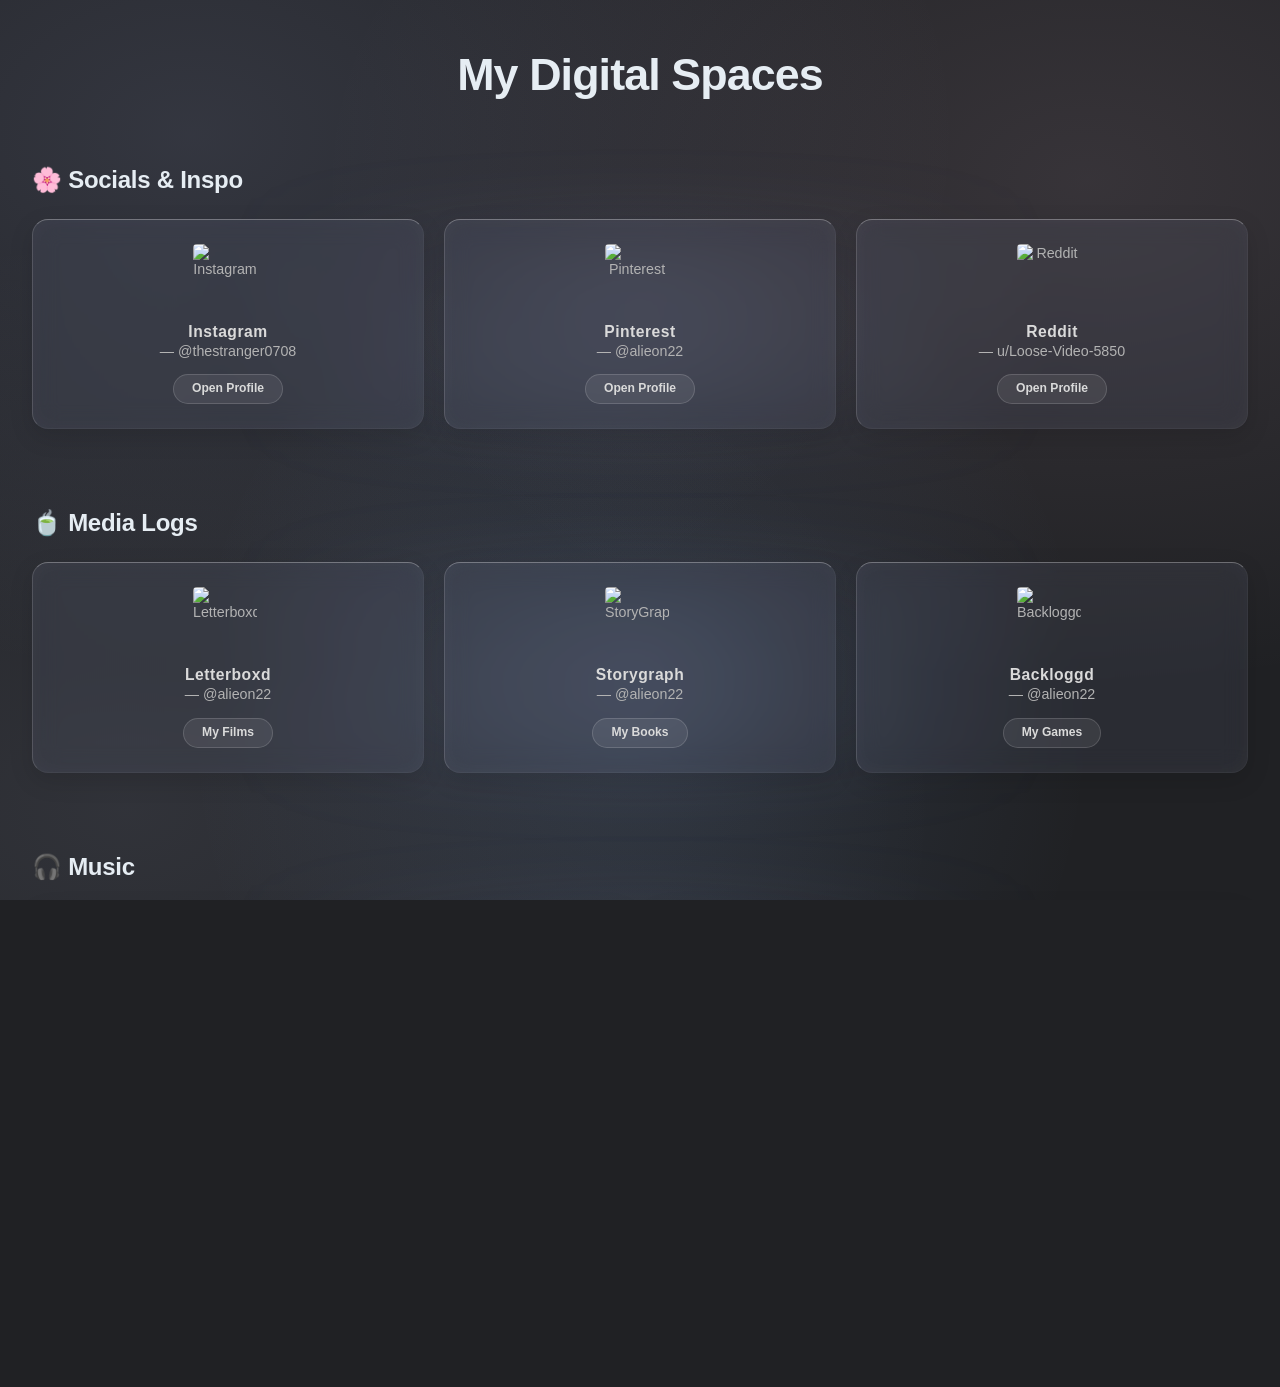
==== commit 15c0d6e0: "Made improvements to the layout and made website way more responsive" ====
--- a/index.html
+++ b/index.html
@@ -21,14 +21,6 @@
         href="data:image/svg+xml,<svg xmlns=%22http://www.w3.org/2000/svg%22 viewBox=%220 0 100 100%22><text y=%22.9em%22 font-size=%2290%22>✨</text></svg>">
     <link rel="alternate" type="application/rss+xml" title="RSS Feed" href="rss.xml">
 
-    <!-- Obsidian Core Scripts -->
-    <script async id="webpage-script" src="scripts/webpage.js"
-        onload="this.onload=null;this.setAttribute('loaded', 'true')"></script>
-    <script async id="graph-wasm-script" src="scripts/graph-wasm.js"
-        onload="this.onload=null;this.setAttribute('loaded', 'true')"></script>
-    <script async id="graph-render-worker-script" src="scripts/graph-render-worker.js"
-        onload="this.onload=null;this.setAttribute('loaded', 'true')"></script>
-
     <!-- Stylesheets -->
     <link rel="stylesheet" href="styles/snippets.css">
     <link rel="stylesheet" href="styles/obsidian.css">
@@ -40,186 +32,58 @@
     <style>
         :root {
             background-color: #202124;
-            --line-width: 40em;
-            --line-width-adaptive: 40em;
-            --file-line-width: 40em;
-            --sidebar-width: min(20em, 80vw);
-            --collapse-arrow-size: 11px;
-            --tree-vertical-spacing: 1.3em;
-            --sidebar-margin: 12px;
-        }
-
-        body {
-            transition: background-color var(--color-fade-speed) ease-in-out;
-        }
-
-        .sidebar {
-            height: 100%;
-            font-size: 14px;
-            z-index: 10;
-            min-width: calc(var(--sidebar-width) + var(--divider-width-hover));
-            max-width: calc(var(--sidebar-width) + var(--divider-width-hover));
-            position: relative;
-            overflow: clip;
-            transition: min-width 0.2s ease-in-out, max-width 0.2s ease-in-out;
-            contain: size;
-        }
-
-        #left-sidebar {
-            left: 0;
-        }
-
-        #right-sidebar {
-            right: 0;
-        }
-
-        .sidebar.is-collapsed {
-            min-width: 0;
-            max-width: 0;
-        }
-
-        .sidebar.floating {
-            position: absolute;
-        }
-
-        .sidebar .leaf-content {
-            height: 100%;
-            min-width: calc(var(--sidebar-width) - var(--divider-width-hover));
-            top: 0;
-            padding: var(--sidebar-margin);
-            padding-top: 4em;
-            line-height: var(--line-height-tight);
-            background-color: var(--background-secondary);
-            transition: background-color var(--color-fade-speed) ease-in-out;
-            position: absolute;
-            display: flex;
-            flex-direction: column;
-        }
-
-        .sidebar:not(.is-collapsed) .leaf-content {
-            min-width: calc(max(100%, var(--sidebar-width)) - 3px);
-            max-width: calc(max(100%, var(--sidebar-width)) - 3px);
-        }
-
-        #left-sidebar-content {
-            border-top-right-radius: var(--radius-l);
-            border-bottom-right-radius: var(--radius-l);
-        }
-
-        #right-sidebar-content {
-            border-top-left-radius: var(--radius-l);
-            border-bottom-left-radius: var(--radius-l);
-        }
-
-        .sidebar-topbar {
-            height: calc(2.3em + 2 * var(--sidebar-margin));
-            width: var(--sidebar-width);
-            padding: var(--sidebar-margin);
-            z-index: 1;
-            position: fixed;
-            display: flex;
-            align-items: center;
-            transition: width ease-in-out;
-        }
-
-        .sidebar.is-collapsed .sidebar-topbar {
-            width: calc(2.3em + var(--sidebar-margin) * 2);
-        }
-
-        .sidebar .sidebar-topbar.is-collapsed {
-            width: 0;
-        }
-
-        .clickable-icon.sidebar-collapse-icon {
-            background-color: transparent;
-            color: var(--icon-color-focused);
-            padding: 2px !important;
-            margin: 0 !important;
-            height: 100% !important;
-            width: 2.3em !important;
-            position: absolute;
-        }
-
-        #left-sidebar .clickable-icon.sidebar-collapse-icon {
-            transform: rotateY(180deg);
-            right: var(--sidebar-margin);
-        }
-
-        #right-sidebar .clickable-icon.sidebar-collapse-icon {
-            transform: rotateY(180deg);
-            left: var(--sidebar-margin);
-        }
-
-        #navbar:not(:empty) {
-            display: flex;
-            align-items: center;
-            justify-content: space-between;
-            padding: 0.5em 1em;
-            width: 100%;
-        }
-
-        #main {
-            display: flex;
-            flex-direction: column;
-            height: 100%;
-            width: 100%;
-            align-items: stretch;
-            justify-content: center;
-        }
-
-        #main-horizontal {
-            display: flex;
-            flex-direction: row;
-            flex-grow: 1;
-            width: 100%;
-            align-items: stretch;
-        }
-
-        #center-content {
-            flex-basis: 100%;
-            max-width: 100%;
-            width: 100%;
-            height: 100%;
+            --max-page-width: 1400px;
+        }
+
+        html, body {
+            min-height: 100vh;
+            height: auto !important;
+            margin: 0;
+            padding: 0;
+            overflow-x: hidden;
+            overflow-y: auto !important;
+            background-color: #202124;
+            font-family: -apple-system, BlinkMacSystemFont, "Segoe UI", Roboto, Helvetica, Arial, sans-serif;
+            color: #e6edf3;
+        }
+
+        /* Container that stretches across screen */
+        .hub-container {
+            width: 100%;
+            max-width: var(--max-page-width);
+            margin: 0 auto;
+            padding: 3rem 2rem 5rem 2rem;
+            box-sizing: border-box;
             display: flex;
             flex-direction: column;
             align-items: center;
         }
 
-        #center-content>.obsidian-document {
-            padding-left: 2em;
-            padding-right: 1em;
-            width: 100%;
-            overflow-x: hidden !important;
-            overflow-y: auto !important;
-            display: flex !important;
-            flex-direction: column !important;
-            align-items: center !important;
-        }
-
-        body #center-content>.obsidian-document>.markdown-preview-sizer {
-            padding-bottom: 40vh;
-            width: 100%;
-            max-width: var(--line-width);
-            flex-basis: var(--line-width);
-        }
-
-        /* Centered Header / Title Styling */
-        .markdown-preview-sizer .header {
-            width: 100%;
+        .hub-header {
+            width: 100%;
+            text-align: center;
+            margin-bottom: 3rem;
+        }
+
+        .hub-header h1 {
+            font-size: 2.8rem;
+            font-weight: 800;
+            margin: 0;
+            letter-spacing: -0.02em;
+        }
+
+        .section-block {
+            width: 100%;
+            margin-bottom: 2.5rem;
+        }
+
+        .section-block h2 {
+            font-size: 1.5rem;
+            font-weight: 700;
+            margin-bottom: 1rem;
             display: flex;
-            flex-direction: column;
             align-items: center;
-            justify-content: center;
-            text-align: center;
-            margin: 2rem 0 2.5rem 0 !important;
-        }
-
-        .markdown-preview-sizer .header h1.page-title {
-            font-size: 2.4rem !important;
-            font-weight: 800 !important;
-            text-align: center !important;
-            margin: 0 !important;
-            letter-spacing: -0.02em;
+            gap: 8px;
         }
 
         .link-icon {
@@ -230,9 +94,11 @@
             margin-right: 6px;
         }
 
+        /* Source Pill */
         .source-footer {
             display: flex;
             justify-content: center;
+            width: 100%;
             margin-top: 3rem;
             padding-bottom: 2rem;
         }
@@ -241,297 +107,122 @@
             display: inline-flex;
             align-items: center;
             gap: 0.55rem;
-            padding: 0.8rem 1.15rem;
+            padding: 0.8rem 1.3rem;
             border-radius: 999px;
             background: rgba(255, 255, 255, 0.08);
             border: 1px solid rgba(255, 255, 255, 0.16);
-            color: var(--text-normal);
+            color: #e6edf3;
             text-decoration: none;
             font-weight: 600;
-            letter-spacing: 0.01em;
             backdrop-filter: blur(14px);
             -webkit-backdrop-filter: blur(14px);
-            box-shadow: 0 10px 30px rgba(0, 0, 0, 0.12);
-            transition: transform 180ms ease, box-shadow 180ms ease, background-color 180ms ease, border-color 180ms ease;
+            box-shadow: 0 10px 30px rgba(0, 0, 0, 0.2);
+            transition: all 0.2s ease-in-out;
+            cursor: pointer;
         }
 
         .source-pill:hover {
             transform: translateY(-2px);
-            background: rgba(255, 255, 255, 0.12);
-            border-color: rgba(255, 255, 255, 0.24);
-            box-shadow: 0 16px 34px rgba(0, 0, 0, 0.16);
-        }
-
-        .source-pill:focus-visible {
-            outline: 2px solid var(--interactive-accent);
-            outline-offset: 3px;
-        }
-
-        .source-pill-icon {
-            font-size: 1em;
-            line-height: 1;
+            background: rgba(255, 255, 255, 0.14);
+            border-color: rgba(255, 255, 255, 0.3);
+            color: #ffffff;
         }
     </style>
-
-    <script defer>
-        async function loadIncludes() {
-            let elements = document.querySelectorAll("link[itemprop='include']");
-            for (const el of elements) {
-                let href = el.getAttribute("href");
-                try {
-                    let text = "";
-                    if (href.startsWith("http") || location.protocol !== "file:") {
-                        const res = await fetch(href);
-                        if (!res.ok) continue;
-                        text = await res.text();
-                    }
-                    let fragment = document.createRange().createContextualFragment(text);
-                    el.before(fragment);
-                    el.remove();
-                } catch (e) {
-                    el?.remove();
-                }
-            }
-        }
-        document.addEventListener("DOMContentLoaded", loadIncludes);
-    </script>
 </head>
 
-<body class="publish css-settings-manager is-hidden-frameless show-inline-title is-floating-nav show-ribbon is-focused">
-    <script defer>
-        let theme = localStorage.getItem("theme") || (window.matchMedia("(prefers-color-scheme: dark)").matches ? "dark" : "light");
-        document.body.classList.add(theme === "dark" ? "theme-dark" : "theme-light");
-        document.body.classList.remove(theme === "dark" ? "theme-light" : "theme-dark");
-        if (window.innerWidth < 768) document.body.classList.add("is-phone");
-    </script>
-
-    <div class="parsed-feature-container" style="display: contents;">
-        <link itemprop="include" href="html/custom-head-content-content.html">
-    </div>
-
-    <div id="main">
-        <div id="navbar"></div>
-        <div id="main-horizontal">
-            <!-- Left Sidebar -->
-            <div id="left-content" class="leaf" style="--sidebar-width: var(--sidebar-width-left);">
-                <div id="left-sidebar" class="sidebar">
-                    <div class="sidebar-handle"></div>
-                    <div class="sidebar-topbar">
-                        <div class="topbar-content">
-                            <div id="search-container">
-                                <div id="search-wrapper">
-                                    <input enterkeyhint="search" type="search" spellcheck="false"
-                                        placeholder="Search...">
-                                    <div aria-label="Clear search" id="search-clear-button"></div>
-                                </div>
-                            </div>
-                        </div>
-                        <div class="clickable-icon sidebar-collapse-icon">
-                            <svg xmlns="http://www.w3.org/2000/svg" width="100%" height="100%" viewBox="0 0 24 24"
-                                fill="none" stroke="currentColor" stroke-width="3" stroke-linecap="round"
-                                stroke-linejoin="round" class="svg-icon">
-                                <path
-                                    d="M21 3H3C1.89543 3 1 3.89543 1 5V19C1 20.1046 1.89543 21 3 21H21C22.1046 21 23 20.1046 23 19V5C23 3.89543 22.1046 3 21 3Z">
-                                </path>
-                                <path d="M10 4V20"></path>
-                                <path d="M4 7H7"></path>
-                                <path d="M4 10H7"></path>
-                                <path d="M4 13H7"></path>
-                            </svg>
-                        </div>
-                    </div>
-                    <div class="sidebar-content-wrapper">
-                        <div id="left-sidebar-content" class="leaf-content">
-                            <link itemprop="include" href="html/file-tree-content.html">
-                        </div>
-                    </div>
-                    <script defer>
-                        let ls = document.querySelector("#left-sidebar");
-                        ls.classList.toggle("is-collapsed", window.innerWidth < 768);
-                    </script>
-                </div>
-            </div>
-
-            <!-- Center Content -->
-            <div id="center-content" class="leaf">
-                <div class="obsidian-document markdown-preview-view markdown-rendered is-readable-line-width show-properties aesthetic-grid"
-                    data-type="markdown">
-                    <div class="markdown-preview-sizer markdown-preview-section">
-
-                        <!-- Top Center Title Header -->
-                        <div class="header">
-                            <h1 class="page-title heading inline-title" id="My_Digital_Spaces_0">My Digital Spaces</h1>
-                        </div>
-
-                        <!-- Socials -->
-                        <div class="el-h2">
-                            <h2 class="heading" id="socials">🌸 Socials &amp; Inspo</h2>
-                        </div>
-                        <div class="el-ul">
-                            <ul class="has-list-bullet">
-                                <li>
-                                    <img class="link-icon"
-                                        src="https://www.google.com/s2/favicons?domain=instagram.com&sz=256"
-                                        alt="Instagram">
-                                    <strong>Instagram</strong> — @thestranger0708<br>
-                                    <a class="external-link" href="https://www.instagram.com/thestranger0708/"
-                                        target="_blank" rel="noopener noreferrer">Open Profile</a>
-                                </li>
-                                <li>
-                                    <img class="link-icon"
-                                        src="https://www.google.com/s2/favicons?domain=pinterest.com&sz=256"
-                                        alt="Pinterest">
-                                    <strong>Pinterest</strong> — @alieon22<br>
-                                    <a class="external-link" href="https://pin.it/7tGkRDRK7" target="_blank"
-                                        rel="noopener noreferrer">Open Profile</a>
-                                </li>
-                                <li>
-                                    <img class="link-icon"
-                                        src="https://www.google.com/s2/favicons?domain=reddit.com&sz=256" alt="Reddit">
-                                    <strong>Reddit</strong> — u/Loose-Video-5850<br>
-                                    <a class="external-link" href="https://www.reddit.com/user/Loose-Video-5850/"
-                                        target="_blank" rel="noopener noreferrer">Open Profile</a>
-                                </li>
-                            </ul>
-                        </div>
-
-                        <!-- Media Logs -->
-                        <div class="el-h2">
-                            <h2 class="heading" id="media-logs">🍵 Media Logs</h2>
-                        </div>
-                        <div class="el-ul">
-                            <ul class="has-list-bullet">
-                                <li>
-                                    <img class="link-icon"
-                                        src="https://www.google.com/s2/favicons?domain=letterboxd.com&sz=256"
-                                        alt="Letterboxd">
-                                    <strong>Letterboxd</strong> — @alieon22<br>
-                                    <a class="external-link" href="https://letterboxd.com/alieon22/" target="_blank"
-                                        rel="noopener noreferrer">My Films</a>
-                                </li>
-                                <li>
-                                    <img class="link-icon"
-                                        src="https://www.google.com/s2/favicons?domain=app.thestorygraph.com&sz=256"
-                                        alt="StoryGraph">
-                                    <strong>Storygraph</strong> — @alieon22<br>
-                                    <a class="external-link" href="https://app.thestorygraph.com/profile/alieon22"
-                                        target="_blank" rel="noopener noreferrer">My Books</a>
-                                </li>
-                                <li>
-                                    <img class="link-icon"
-                                        src="https://www.google.com/s2/favicons?domain=backloggd.com&sz=256"
-                                        alt="Backloggd">
-                                    <strong>Backloggd</strong> — @alieon22<br>
-                                    <a class="external-link" href="https://backloggd.com/u/alieon22/" target="_blank"
-                                        rel="noopener noreferrer">My Games</a>
-                                </li>
-                            </ul>
-                        </div>
-
-                        <!-- Music -->
-                        <div class="el-h2">
-                            <h2 class="heading" id="music">🎧 Music</h2>
-                        </div>
-                        <div class="el-ul">
-                            <ul class="has-list-bullet">
-                                <li>
-                                    <img class="link-icon" src="https://cdn.simpleicons.org/lastdotfm/e31b23"
-                                        alt="Last.fm">
-                                    <strong>Last.fm</strong> — @alieon22<br>
-                                    <a class="external-link" href="https://www.last.fm/user/alieon22" target="_blank"
-                                        rel="noopener noreferrer">My Scrobbles</a>
-                                </li>
-                            </ul>
-                        </div>
-
-                        <div class="el-ul">
-                            <ul class="has-list-bullet">
-                                <li>
-                                    <img class="link-icon" src="https://cdn.simpleicons.org/spotify/1db954"
-                                        alt="Spotify">
-                                    <strong>Spotify</strong> — @alieon22<br>
-                                    <a class="external-link"
-                                        href="https://open.spotify.com/user/31mc2aehkez4okhpozh33v6qz3by"
-                                        target="_blank" rel="noopener noreferrer">My Profile</a>
-                                </li>
-                            </ul>
-                        </div>
-
-                        <footer class="source-footer">
-                            <a class="source-pill" id="view-source-pill" href="view-source:my-digital-spaces.html"
-                                target="_blank" rel="noopener noreferrer">
-                                <span class="source-pill-icon" aria-hidden="true">⌘</span>
-                                <span>View source code</span>
-                            </a>
-                        </footer>
-                        <script defer>
-                            const viewSourcePill = document.getElementById("view-source-pill");
-                            if (viewSourcePill) {
-                                viewSourcePill.href = `view-source:${location.href.split("#")[0]}`;
-                            }
-                        </script>
-                    </div>
-                </div>
-            </div>
-
-            <!-- Right Sidebar -->
-            <div id="right-content" class="leaf" style="--sidebar-width: var(--sidebar-width-right);">
-                <div id="right-sidebar" class="sidebar">
-                    <div class="sidebar-handle"></div>
-                    <div class="sidebar-topbar">
-                        <div class="topbar-content">
-                            <label class="theme-toggle-container" for="theme-toggle-input">
-                                <input class="theme-toggle-input" type="checkbox" id="theme-toggle-input">
-                                <div class="toggle-background"></div>
-                            </label>
-                        </div>
-                        <div class="clickable-icon sidebar-collapse-icon">
-                            <svg xmlns="http://www.w3.org/2000/svg" width="100%" height="100%" viewBox="0 0 24 24"
-                                fill="none" stroke="currentColor" stroke-width="3" stroke-linecap="round"
-                                stroke-linejoin="round" class="svg-icon">
-                                <path
-                                    d="M21 3H3C1.89543 3 1 3.89543 1 5V19C1 20.1046 1.89543 21 3 21H21C22.1046 21 23 20.1046 23 19V5C23 3.89543 22.1046 3 21 3Z">
-                                </path>
-                                <path d="M10 4V20"></path>
-                                <path d="M4 7H7"></path>
-                                <path d="M4 10H7"></path>
-                                <path d="M4 13H7"></path>
-                            </svg>
-                        </div>
-                    </div>
-                    <div class="sidebar-content-wrapper">
-                        <div id="right-sidebar-content" class="leaf-content">
-                            <div id="outline" class="tree-container">
-                                <div class="feature-header">
-                                    <div class="feature-title">Table Of Contents</div>
-                                </div>
-                                <div class="tree-item" data-depth="1">
-                                    <div class="tree-item-children">
-                                        <div class="tree-item" data-depth="2"><a class="tree-item-self is-clickable"
-                                                href="#socials">
-                                                <div class="tree-item-inner">🌸 Socials &amp; Inspo</div>
-                                            </a></div>
-                                        <div class="tree-item" data-depth="2"><a class="tree-item-self is-clickable"
-                                                href="#media-logs">
-                                                <div class="tree-item-inner">🍵 Media Logs</div>
-                                            </a></div>
-                                        <div class="tree-item" data-depth="2"><a class="tree-item-self is-clickable"
-                                                href="#music">
-                                                <div class="tree-item-inner">🎧 Music</div>
-                                            </a></div>
-                                    </div>
-                                </div>
-                            </div>
-                        </div>
-                    </div>
-                    <script defer>
-                        let rs = document.querySelector("#right-sidebar");
-                        rs.classList.toggle("is-collapsed", window.innerWidth < 768);
-                    </script>
-                </div>
-            </div>
-        </div>
-    </div>
+<body class="aesthetic-grid theme-dark">
+
+    <main class="hub-container">
+
+        <!-- Top Header -->
+        <header class="hub-header">
+            <h1>My Digital Spaces</h1>
+        </header>
+
+        <!-- Socials -->
+        <section class="section-block">
+            <h2>🌸 Socials &amp; Inspo</h2>
+            <ul>
+                <li>
+                    <img class="link-icon"
+                        src="https://www.google.com/s2/favicons?domain=instagram.com&sz=256"
+                        alt="Instagram">
+                    <strong>Instagram</strong> — @thestranger0708<br>
+                    <a href="https://www.instagram.com/thestranger0708/" target="_blank" rel="noopener noreferrer">Open Profile</a>
+                </li>
+                <li>
+                    <img class="link-icon"
+                        src="https://www.google.com/s2/favicons?domain=pinterest.com&sz=256"
+                        alt="Pinterest">
+                    <strong>Pinterest</strong> — @alieon22<br>
+                    <a href="https://pin.it/7tGkRDRK7" target="_blank" rel="noopener noreferrer">Open Profile</a>
+                </li>
+                <li>
+                    <img class="link-icon"
+                        src="https://www.google.com/s2/favicons?domain=reddit.com&sz=256" alt="Reddit">
+                    <strong>Reddit</strong> — u/Loose-Video-5850<br>
+                    <a href="https://www.reddit.com/user/Loose-Video-5850/" target="_blank" rel="noopener noreferrer">Open Profile</a>
+                </li>
+            </ul>
+        </section>
+
+        <!-- Media Logs -->
+        <section class="section-block">
+            <h2>🍵 Media Logs</h2>
+            <ul>
+                <li>
+                    <img class="link-icon"
+                        src="https://www.google.com/s2/favicons?domain=letterboxd.com&sz=256"
+                        alt="Letterboxd">
+                    <strong>Letterboxd</strong> — @alieon22<br>
+                    <a href="https://letterboxd.com/alieon22/" target="_blank" rel="noopener noreferrer">My Films</a>
+                </li>
+                <li>
+                    <img class="link-icon"
+                        src="https://www.google.com/s2/favicons?domain=app.thestorygraph.com&sz=256"
+                        alt="StoryGraph">
+                    <strong>Storygraph</strong> — @alieon22<br>
+                    <a href="https://app.thestorygraph.com/profile/alieon22" target="_blank" rel="noopener noreferrer">My Books</a>
+                </li>
+                <li>
+                    <img class="link-icon"
+                        src="https://www.google.com/s2/favicons?domain=backloggd.com&sz=256"
+                        alt="Backloggd">
+                    <strong>Backloggd</strong> — @alieon22<br>
+                    <a href="https://backloggd.com/u/alieon22/" target="_blank" rel="noopener noreferrer">My Games</a>
+                </li>
+            </ul>
+        </section>
+
+        <!-- Music -->
+        <section class="section-block">
+            <h2>🎧 Music</h2>
+            <ul>
+                <li>
+                    <img class="link-icon" src="https://cdn.simpleicons.org/lastdotfm/e31b23" alt="Last.fm">
+                    <strong>Last.fm</strong> — @alieon22<br>
+                    <a href="https://www.last.fm/user/alieon22" target="_blank" rel="noopener noreferrer">My Scrobbles</a>
+                </li>
+                <li>
+                    <img class="link-icon" src="https://cdn.simpleicons.org/spotify/1db954" alt="Spotify">
+                    <strong>Spotify</strong> — @aliyanadil2345<br>
+                    <a href="https://open.spotify.com/user/31mc2aehkez4okhpozh33v6qz3by" target="_blank" rel="noopener noreferrer">My Profile</a>
+                </li>
+            </ul>
+        </section>
+
+        <!-- View Source Pill -->
+        <footer class="source-footer">
+            <a class="source-pill"
+               href="https://github.com/aliyan212/digital-spaces"
+               target="_blank"
+               rel="noopener noreferrer">
+                <span aria-hidden="true">⌘</span>
+                <span>View source code</span>
+            </a>
+        </footer>
+
+    </main>
+
 </body>
-
-</html>+</html>
--- a/styles/snippets.css
+++ b/styles/snippets.css
@@ -1,45 +1,124 @@
-.aesthetic-grid ul{display:grid!important;grid-template-columns:repeat(auto-fit,minmax(150px,1fr))!important;gap:20px!important;list-style:none!important;padding:0!important}.aesthetic-grid ul li img{aspect-ratio:1/1!important;object-fit:contain!important;width:80px!important;height:80px!important;background-color:transparent!important;margin-bottom:15px!important}.aesthetic-grid ul li{position:relative!important;display:flex!important;flex-direction:column!important;align-items:center!important;text-align:center!important;padding:20px!important;border-radius:16px!important;border-top:1px solid rgba(255,255,255,.4)!important;border-left:1px solid rgba(255,255,255,.2)!important;border-bottom:1px solid rgba(255,255,255,.05)!important;border-right:1px solid rgba(255,255,255,.05)!important;background-color:rgba(166,177,225,.08)!important;backdrop-filter:blur(12px)!important;-webkit-backdrop-filter:blur(12px)!important;box-shadow:inset 0 0 20px rgba(255,255,255,.05)!important;margin:0!important;transition:transform .4s cubic-bezier(.2, .8, .2, 1),box-shadow .4s ease!important;z-index:1!important}.aesthetic-grid ul li:hover{transform:translateY(-8px) scale(1.02)!important;box-shadow:0 15px 30px rgba(0,0,0,.15)!important}.aesthetic-grid ul li a{display:inline-block!important;margin-top:15px!important;padding:6px 18px!important;background-color:var(--background-modifier-hover)!important;color:var(--text-normal)!important;border-radius:20px!important;text-decoration:none!important;font-size:.85em!important;font-weight:600!important;transition:all .3s ease!important}.aesthetic-grid ul li a:hover{background-color:rgba(255,255,255,.25)!important;color:#fff!important;transform:translateY(-2px)!important}.aesthetic-grid .cm-formatting-list,.aesthetic-grid .list-bullet,.aesthetic-grid ul li::marker{display:none!important;content:""!important;font-size:0!important;color:transparent!important}.aesthetic-grid ul li strong{font-family:Quicksand,Nunito,'Arial Rounded MT Bold',sans-serif!important;font-size:1.15em!important;letter-spacing:1px!important;text-transform:uppercase!important;color:var(--text-normal)!important}.aesthetic-grid ul li{color:var(--text-muted)!important;font-size:.9em!important}@keyframes scroll-reveal{0%{opacity:0;transform:translateY(50px) scale(.95)}100%{opacity:1;transform:translateY(0) scale(1)}}.aesthetic-grid ul li{animation:scroll-reveal linear both!important;animation-timeline:view()!important;animation-range:entry 5% cover 25%!important}@keyframes slide-in-up{0%{opacity:0;translate:0 30px}100%{opacity:1;translate:0 0}}@keyframes scroll-reveal{0%{opacity:0;translate:0 50px;scale:0.95}100%{opacity:1;translate:0 0;scale:1}}.aesthetic-grid ul li img{transition:transform .4s cubic-bezier(.2, .8, .2, 1)!important}.aesthetic-grid ul li:hover img{transform:scale(1.15) rotate(-6deg)!important}.aesthetic-grid ul li a:active{transform:translateY(2px) scale(.95)!important;background-color:rgba(255,255,255,.4)!important;transition:all .1s ease!important}.aesthetic-grid ul li ::selection{background-color:rgba(166,177,225,.4)!important;color:#fff!important} /* 16. Custom Ambient Frosted Background */
-.aesthetic-grid .view-content,
-.aesthetic-grid .markdown-rendered,
-body:has(.aesthetic-grid) {
-    background:
-        radial-gradient(at 15% 15%, rgba(166, 177, 225, 0.25) 0px, transparent 50%),
-        radial-gradient(at 85% 20%, rgba(222, 186, 206, 0.2) 0px, transparent 50%),
-        radial-gradient(at 50% 80%, rgba(134, 182, 246, 0.2) 0px, transparent 50%),
-        radial-gradient(at 10% 90%, rgba(198, 207, 245, 0.15) 0px, transparent 50%),
-        var(--background-primary) !important;
-    background-attachment: fixed !important;
-    background-size: cover !important;
+/* Card Grid Layout */
+.aesthetic-grid ul {
+    display: grid !important;
+    grid-template-columns: repeat(auto-fit, minmax(220px, 1fr)) !important;
+    gap: 20px !important;
+    list-style: none !important;
+    padding: 0 !important;
+    margin: 1.5rem 0 !important;
+    position: relative !important;
+    z-index: 1 !important;
+    width: 100% !important;
 }
 
-/* Add a subtle ambient backlight glow behind the entire card grid */
-.aesthetic-grid ul {
-    position: relative !important;
-    z-index: 1 !important;
-}
-
+/* Background Backlight Glow */
 .aesthetic-grid ul::before {
     content: "" !important;
     position: absolute !important;
     top: 50% !important;
     left: 50% !important;
     transform: translate(-50%, -50%) !important;
-    width: 90% !important;
-    height: 90% !important;
+    width: 95% !important;
+    height: 95% !important;
     background: radial-gradient(circle, rgba(166, 177, 225, 0.12) 0%, transparent 70%) !important;
     filter: blur(40px) !important;
     pointer-events: none !important;
     z-index: -1 !important;
 }
 
-/* Hide standard Obsidian chrome in exported HTML */
-.sidebar, .nav-header, .clickable-icon, .status-bar, .file-tree {
-    display: none !important;
+/* Individual Card Styling */
+.aesthetic-grid ul li {
+    position: relative !important;
+    display: flex !important;
+    flex-direction: column !important;
+    align-items: center !important;
+    text-align: center !important;
+    padding: 24px 20px !important;
+    border-radius: 16px !important;
+    border-top: 1px solid rgba(255, 255, 255, 0.3) !important;
+    border-left: 1px solid rgba(255, 255, 255, 0.15) !important;
+    border-bottom: 1px solid rgba(255, 255, 255, 0.05) !important;
+    border-right: 1px solid rgba(255, 255, 255, 0.05) !important;
+    background-color: rgba(166, 177, 225, 0.08) !important;
+    backdrop-filter: blur(12px) !important;
+    -webkit-backdrop-filter: blur(12px) !important;
+    box-shadow: inset 0 0 20px rgba(255, 255, 255, 0.03), 0 8px 24px rgba(0, 0, 0, 0.12) !important;
+    margin: 0 !important;
+    color: var(--text-muted) !important;
+    font-size: 0.95em !important;
+    transition: transform 0.3s cubic-bezier(0.2, 0.8, 0.2, 1), box-shadow 0.3s ease !important;
+    z-index: 1 !important;
 }
 
-/* Center the main dashboard container */
-.markdown-rendered, .view-content, main {
-    max-width: 1000px !important;
-    margin: 0 auto !important;
-    padding: 40px 20px !important;
+.aesthetic-grid ul li:hover {
+    transform: translateY(-6px) scale(1.01) !important;
+    box-shadow: inset 0 0 20px rgba(255, 255, 255, 0.05), 0 16px 32px rgba(0, 0, 0, 0.25) !important;
 }
+
+/* Card Icons */
+.aesthetic-grid ul li img {
+    aspect-ratio: 1/1 !important;
+    object-fit: contain !important;
+    width: 64px !important;
+    height: 64px !important;
+    background-color: transparent !important;
+    margin-bottom: 14px !important;
+    transition: transform 0.3s cubic-bezier(0.2, 0.8, 0.2, 1) !important;
+}
+
+.aesthetic-grid ul li:hover img {
+    transform: scale(1.1) rotate(-4deg) !important;
+}
+
+/* Card Button Links */
+.aesthetic-grid ul li a {
+    display: inline-block !important;
+    margin-top: 14px !important;
+    padding: 6px 18px !important;
+    background-color: rgba(255, 255, 255, 0.08) !important;
+    border: 1px solid rgba(255, 255, 255, 0.15) !important;
+    color: var(--text-normal) !important;
+    border-radius: 20px !important;
+    text-decoration: none !important;
+    font-size: 0.85em !important;
+    font-weight: 600 !important;
+    transition: all 0.2s ease !important;
+}
+
+.aesthetic-grid ul li a:hover {
+    background-color: rgba(255, 255, 255, 0.22) !important;
+    border-color: rgba(255, 255, 255, 0.35) !important;
+    color: #ffffff !important;
+    transform: translateY(-2px) !important;
+}
+
+.aesthetic-grid ul li a:active {
+    transform: translateY(1px) scale(0.97) !important;
+}
+
+/* Card Typography */
+.aesthetic-grid ul li strong {
+    font-size: 1.1em !important;
+    letter-spacing: 0.5px !important;
+    color: var(--text-normal) !important;
+}
+
+.aesthetic-grid .cm-formatting-list,
+.aesthetic-grid .list-bullet,
+.aesthetic-grid ul li::marker {
+    display: none !important;
+    content: "" !important;
+}
+
+/* Ambient Background */
+body:has(.aesthetic-grid),
+.aesthetic-grid {
+    background:
+        radial-gradient(at 15% 15%, rgba(166, 177, 225, 0.15) 0px, transparent 50%),
+        radial-gradient(at 85% 20%, rgba(222, 186, 206, 0.12) 0px, transparent 50%),
+        radial-gradient(at 50% 80%, rgba(134, 182, 246, 0.12) 0px, transparent 50%),
+        radial-gradient(at 10% 90%, rgba(198, 207, 245, 0.1) 0px, transparent 50%),
+        var(--background-primary) !important;
+    background-attachment: fixed !important;
+    background-size: cover !important;
+}
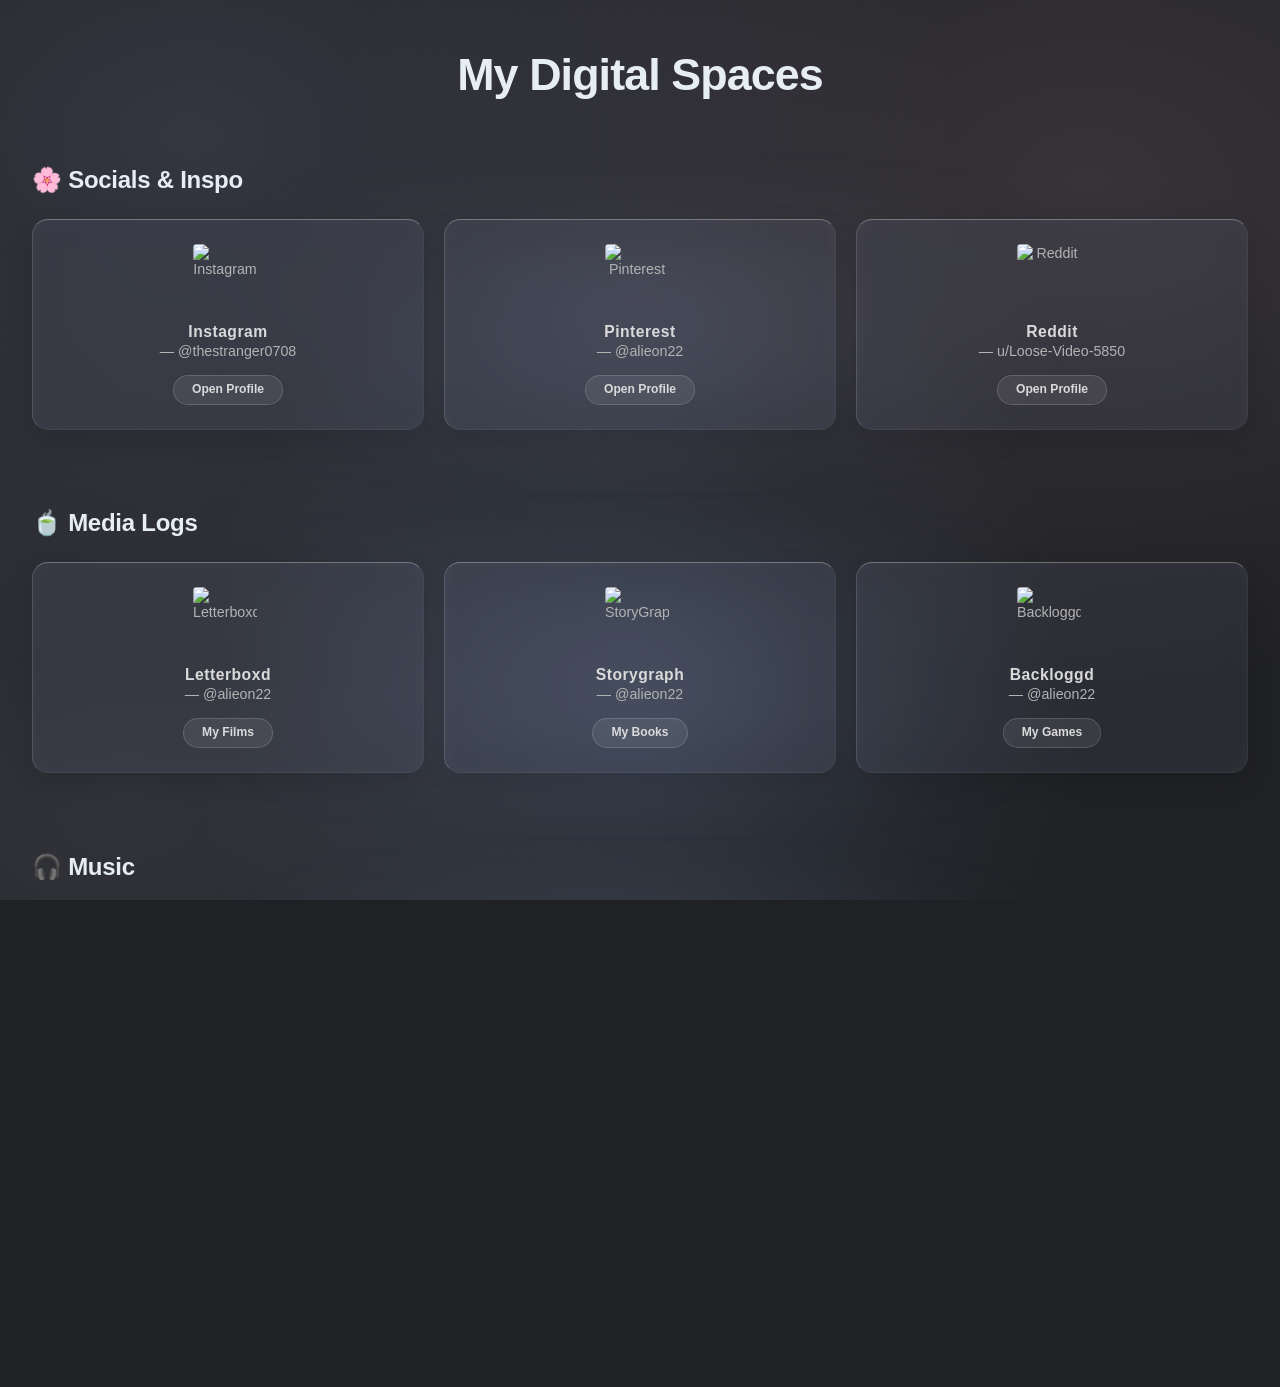
==== commit 4b8167dd: "Added lazy loading" ====
--- a/index.html
+++ b/index.html
@@ -47,7 +47,58 @@
             color: #e6edf3;
         }
 
-        /* Container that stretches across screen */
+        /* Prevent horizontal overflow during transitions */
+        html, body {
+            overflow-x: hidden !important;
+        }
+
+        /* Base element state: hidden & shifted left */
+        .reveal-block {
+            opacity: 0;
+            transform: translate3d(-80px, 0, 0);
+            transition: opacity 0.85s cubic-bezier(0.16, 1, 0.3, 1),
+                        transform 0.85s cubic-bezier(0.16, 1, 0.3, 1);
+            will-change: opacity, transform;
+        }
+
+        /* Active in-view state: fully visible & in place */
+        .reveal-block.is-visible {
+            opacity: 1;
+            transform: translate3d(0, 0, 0);
+        }
+
+        /* Smooth stagger for cards inside sections */
+        .reveal-block .aesthetic-grid ul li {
+            opacity: 0;
+            transform: translate3d(-30px, 0, 0);
+            transition: opacity 0.8s cubic-bezier(0.16, 1, 0.3, 1),
+                        transform 0.8s cubic-bezier(0.16, 1, 0.3, 1);
+        }
+
+        .reveal-block.is-visible .aesthetic-grid ul li {
+            opacity: 1;
+            transform: translate3d(0, 0, 0);
+        }
+
+        /* Stagger card delays when appearing */
+        .reveal-block.is-visible .aesthetic-grid ul li:nth-child(1) { transition-delay: 0.1s; }
+        .reveal-block.is-visible .aesthetic-grid ul li:nth-child(2) { transition-delay: 0.2s; }
+        .reveal-block.is-visible .aesthetic-grid ul li:nth-child(3) { transition-delay: 0.3s; }
+
+        /* Immediate exit transition when scrolling away */
+        .reveal-block:not(.is-visible) .aesthetic-grid ul li {
+            transition-delay: 0s;
+        }
+
+        @media (prefers-reduced-motion: reduce) {
+            .reveal-block,
+            .reveal-block .aesthetic-grid ul li {
+                opacity: 1 !important;
+                transform: none !important;
+                transition: none !important;
+            }
+        }
+
         .hub-container {
             width: 100%;
             max-width: var(--max-page-width);
@@ -94,7 +145,6 @@
             margin-right: 6px;
         }
 
-        /* Source Pill */
         .source-footer {
             display: flex;
             justify-content: center;
@@ -127,6 +177,20 @@
             border-color: rgba(255, 255, 255, 0.3);
             color: #ffffff;
         }
+
+        /* --- Scroll Animation Rules --- */
+        .reveal-item {
+            opacity: 0 !important;
+            transform: translateY(35px) !important;
+            transition: opacity 0.65s cubic-bezier(0.2, 0.8, 0.2, 1),
+                        transform 0.65s cubic-bezier(0.2, 0.8, 0.2, 1) !important;
+            will-change: opacity, transform;
+        }
+
+        .reveal-item.is-visible {
+            opacity: 1 !important;
+            transform: translateY(0) !important;
+        }
     </style>
 </head>
 
@@ -224,5 +288,52 @@
 
     </main>
 
+    <script>
+        (function () {
+            function initSlideIn() {
+                // Target the main elements: headers, sections, each list item card, and footer
+                const targets = document.querySelectorAll(
+                    '.hub-header, .section-block h2, .aesthetic-grid ul li, .source-footer'
+                );
+
+                if (!targets.length) return;
+
+                // Apply reveal base class
+                targets.forEach((el) => {
+                    el.classList.add('reveal-item');
+                });
+
+                // Set observer: only triggers when entering bottom viewport zone
+                const observer = new IntersectionObserver((entries, obs) => {
+                    entries.forEach((entry) => {
+                        if (entry.isIntersecting) {
+                            const target = entry.target;
+
+                            // Add a deliberate stagger to each card in a grid
+                            if (target.tagName === 'LI') {
+                                const index = Array.from(target.parentNode.children).indexOf(target);
+                                target.style.transitionDelay = `${index * 120}ms`;
+                            }
+
+                            target.classList.add('is-visible');
+                            obs.unobserve(target); // Reveal permanently once in view
+                        }
+                    });
+                }, {
+                    root: null,
+                    threshold: 0.12, // Element must be at least 12% in view
+                    rootMargin: '0px 0px -40px 0px' // Delays trigger until scrolled slightly past bottom edge
+                });
+
+                targets.forEach((el) => observer.observe(el));
+            }
+
+            if (document.readyState === 'loading') {
+                document.addEventListener('DOMContentLoaded', initSlideIn);
+            } else {
+                initSlideIn();
+            }
+        })();
+    </script>
 </body>
 </html>
--- a/styles/snippets.css
+++ b/styles/snippets.css
@@ -122,3 +122,12 @@
     background-attachment: fixed !important;
     background-size: cover !important;
 }
+
+/* Scroll-reveal base hidden state */
+.reveal-item {
+    opacity: 0;
+    transform: translateY(28px) scale(0.97);
+    transition: opacity 0.6s cubic-bezier(0.16, 1, 0.3, 1),
+                transform 0.6s cubic-bezier(0.16, 1, 0.3, 1);
+    will-change: opacity, transform;
+}
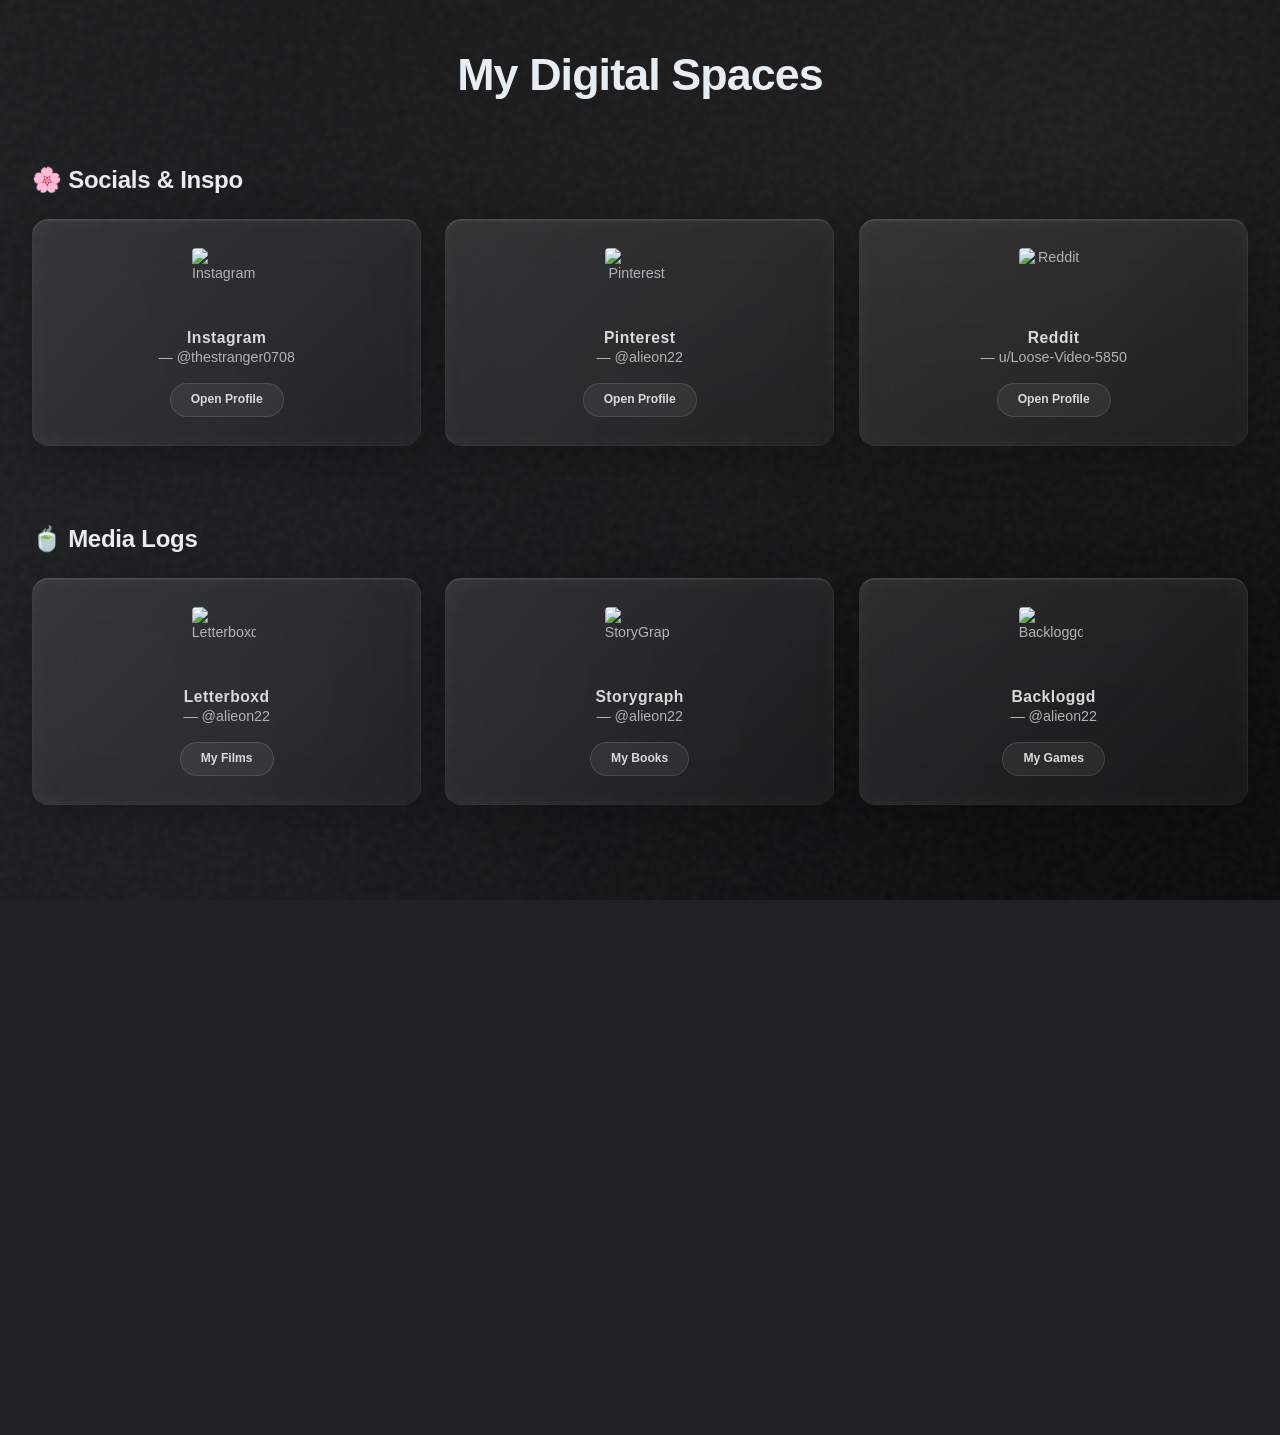
==== commit 49ba9a10: "Code cleanup and new background" ====
--- a/index.html
+++ b/index.html
@@ -8,7 +8,7 @@
     <title>My Hub</title>
     <base href=".">
 
-    <!-- Meta & OpenGraph -->
+    
     <meta name="description" content="Notes - My Digital Spaces">
     <meta property="og:site_name" content="Notes">
     <meta property="og:type" content="website">
@@ -16,12 +16,12 @@
     <meta property="og:description" content="Notes - My Digital Spaces">
     <meta property="og:image" content="https://www.google.com/s2/favicons?domain=instagram.com&sz=256">
 
-    <!-- Favicon -->
+    
     <link rel="icon"
         href="data:image/svg+xml,<svg xmlns=%22http://www.w3.org/2000/svg%22 viewBox=%220 0 100 100%22><text y=%22.9em%22 font-size=%2290%22>✨</text></svg>">
     <link rel="alternate" type="application/rss+xml" title="RSS Feed" href="rss.xml">
 
-    <!-- Stylesheets -->
+    
     <link rel="stylesheet" href="styles/snippets.css">
     <link rel="stylesheet" href="styles/obsidian.css">
     <link rel="stylesheet" href="styles/theme.css">
@@ -47,12 +47,12 @@
             color: #e6edf3;
         }
 
-        /* Prevent horizontal overflow during transitions */
+        
         html, body {
             overflow-x: hidden !important;
         }
 
-        /* Base element state: hidden & shifted left */
+        
         .reveal-block {
             opacity: 0;
             transform: translate3d(-80px, 0, 0);
@@ -61,13 +61,13 @@
             will-change: opacity, transform;
         }
 
-        /* Active in-view state: fully visible & in place */
+        
         .reveal-block.is-visible {
             opacity: 1;
             transform: translate3d(0, 0, 0);
         }
 
-        /* Smooth stagger for cards inside sections */
+        
         .reveal-block .aesthetic-grid ul li {
             opacity: 0;
             transform: translate3d(-30px, 0, 0);
@@ -80,12 +80,12 @@
             transform: translate3d(0, 0, 0);
         }
 
-        /* Stagger card delays when appearing */
+        
         .reveal-block.is-visible .aesthetic-grid ul li:nth-child(1) { transition-delay: 0.1s; }
         .reveal-block.is-visible .aesthetic-grid ul li:nth-child(2) { transition-delay: 0.2s; }
         .reveal-block.is-visible .aesthetic-grid ul li:nth-child(3) { transition-delay: 0.3s; }
 
-        /* Immediate exit transition when scrolling away */
+        
         .reveal-block:not(.is-visible) .aesthetic-grid ul li {
             transition-delay: 0s;
         }
@@ -178,7 +178,7 @@
             color: #ffffff;
         }
 
-        /* --- Scroll Animation Rules --- */
+        
         .reveal-item {
             opacity: 0 !important;
             transform: translateY(35px) !important;
@@ -198,12 +198,12 @@
 
     <main class="hub-container">
 
-        <!-- Top Header -->
+        
         <header class="hub-header">
             <h1>My Digital Spaces</h1>
         </header>
 
-        <!-- Socials -->
+        
         <section class="section-block">
             <h2>🌸 Socials &amp; Inspo</h2>
             <ul>
@@ -230,7 +230,7 @@
             </ul>
         </section>
 
-        <!-- Media Logs -->
+        
         <section class="section-block">
             <h2>🍵 Media Logs</h2>
             <ul>
@@ -258,7 +258,7 @@
             </ul>
         </section>
 
-        <!-- Music -->
+        
         <section class="section-block">
             <h2>🎧 Music</h2>
             <ul>
@@ -275,7 +275,7 @@
             </ul>
         </section>
 
-        <!-- View Source Pill -->
+        
         <footer class="source-footer">
             <a class="source-pill"
                href="https://github.com/aliyan212/digital-spaces"
--- a/styles/snippets.css
+++ b/styles/snippets.css
@@ -1,8 +1,20 @@
-/* Card Grid Layout */
+body:has(.aesthetic-grid),
+.aesthetic-grid {
+    background-color: #121314 !important;
+    background-image:
+        url("data:image/svg+xml,%3Csvg viewBox='0 0 200 200' xmlns='http://www.w3.org/2000/svg'%3E%3Cfilter id='noiseFilter'%3E%3CfeTurbulence type='fractalNoise' baseFrequency='0.8' numOctaves='3' stitchTiles='stitch'/%3E%3C/filter%3E%3Crect width='100%25' height='100%25' filter='url(%23noiseFilter)' opacity='0.05'/%3E%3C/svg%3E"),
+        linear-gradient(125deg, rgba(255, 255, 255, 0.04) 0%, transparent 35%, rgba(0, 0, 0, 0.4) 100%),
+        radial-gradient(ellipse at 85% 15%, rgba(160, 150, 140, 0.12) 0%, transparent 55%),
+        radial-gradient(circle at 15% 85%, rgba(90, 95, 105, 0.15) 0%, transparent 60%) !important;
+    background-attachment: fixed !important;
+    background-size: cover !important;
+}
+
+
 .aesthetic-grid ul {
     display: grid !important;
     grid-template-columns: repeat(auto-fit, minmax(220px, 1fr)) !important;
-    gap: 20px !important;
+    gap: 24px !important;
     list-style: none !important;
     padding: 0 !important;
     margin: 1.5rem 0 !important;
@@ -11,97 +23,118 @@
     width: 100% !important;
 }
 
-/* Background Backlight Glow */
-.aesthetic-grid ul::before {
-    content: "" !important;
-    position: absolute !important;
-    top: 50% !important;
-    left: 50% !important;
-    transform: translate(-50%, -50%) !important;
-    width: 95% !important;
-    height: 95% !important;
-    background: radial-gradient(circle, rgba(166, 177, 225, 0.12) 0%, transparent 70%) !important;
-    filter: blur(40px) !important;
-    pointer-events: none !important;
-    z-index: -1 !important;
-}
 
-/* Individual Card Styling */
 .aesthetic-grid ul li {
     position: relative !important;
     display: flex !important;
     flex-direction: column !important;
     align-items: center !important;
     text-align: center !important;
-    padding: 24px 20px !important;
+    padding: 28px 20px !important;
     border-radius: 16px !important;
-    border-top: 1px solid rgba(255, 255, 255, 0.3) !important;
-    border-left: 1px solid rgba(255, 255, 255, 0.15) !important;
-    border-bottom: 1px solid rgba(255, 255, 255, 0.05) !important;
-    border-right: 1px solid rgba(255, 255, 255, 0.05) !important;
-    background-color: rgba(166, 177, 225, 0.08) !important;
-    backdrop-filter: blur(12px) !important;
-    -webkit-backdrop-filter: blur(12px) !important;
-    box-shadow: inset 0 0 20px rgba(255, 255, 255, 0.03), 0 8px 24px rgba(0, 0, 0, 0.12) !important;
     margin: 0 !important;
-    color: var(--text-muted) !important;
+    color: var(--text-muted, #a1a1aa) !important;
     font-size: 0.95em !important;
-    transition: transform 0.3s cubic-bezier(0.2, 0.8, 0.2, 1), box-shadow 0.3s ease !important;
     z-index: 1 !important;
+    overflow: hidden !important;
+
+
+    background: linear-gradient(135deg,
+            rgba(255, 255, 255, 0.1) 0%,
+            rgba(255, 255, 255, 0.03) 100%) !important;
+
+
+    backdrop-filter: blur(24px) saturate(160%) !important;
+    -webkit-backdrop-filter: blur(24px) saturate(160%) !important;
+
+
+    border-top: 1px solid rgba(255, 255, 255, 0.15) !important;
+    border-left: 1px solid rgba(255, 255, 255, 0.08) !important;
+    border-bottom: 1px solid rgba(255, 255, 255, 0.02) !important;
+    border-right: 1px solid rgba(255, 255, 255, 0.02) !important;
+
+
+    box-shadow:
+        inset 0 0 24px rgba(255, 255, 255, 0.04),
+        inset 0 1px 0 rgba(255, 255, 255, 0.08),
+        0 10px 40px rgba(0, 0, 0, 0.25) !important;
+
+    transition: transform 0.4s cubic-bezier(0.2, 0.8, 0.2, 1), box-shadow 0.4s ease !important;
 }
+
 
 .aesthetic-grid ul li:hover {
     transform: translateY(-6px) scale(1.01) !important;
-    box-shadow: inset 0 0 20px rgba(255, 255, 255, 0.05), 0 16px 32px rgba(0, 0, 0, 0.25) !important;
+
+    box-shadow:
+        inset 0 0 30px rgba(255, 255, 255, 0.06),
+        inset 0 1px 0 rgba(255, 255, 255, 0.12),
+        0 16px 40px rgba(0, 0, 0, 0.4) !important;
 }
 
-/* Card Icons */
+
 .aesthetic-grid ul li img {
     aspect-ratio: 1/1 !important;
     object-fit: contain !important;
     width: 64px !important;
     height: 64px !important;
     background-color: transparent !important;
-    margin-bottom: 14px !important;
-    transition: transform 0.3s cubic-bezier(0.2, 0.8, 0.2, 1) !important;
+    margin-bottom: 16px !important;
+    position: relative !important;
+    z-index: 3 !important;
+
+    transition: transform 0.4s cubic-bezier(0.34, 1.56, 0.64, 1), filter 0.4s ease !important;
 }
 
 .aesthetic-grid ul li:hover img {
-    transform: scale(1.1) rotate(-4deg) !important;
+    transform: translateY(-4px) scale(1.08) !important;
+
+    filter: drop-shadow(0 8px 12px rgba(0, 0, 0, 0.3)) !important;
 }
 
-/* Card Button Links */
+
 .aesthetic-grid ul li a {
     display: inline-block !important;
-    margin-top: 14px !important;
-    padding: 6px 18px !important;
-    background-color: rgba(255, 255, 255, 0.08) !important;
-    border: 1px solid rgba(255, 255, 255, 0.15) !important;
-    color: var(--text-normal) !important;
-    border-radius: 20px !important;
+    margin-top: 16px !important;
+    padding: 8px 20px !important;
+    background-color: rgba(255, 255, 255, 0.06) !important;
+    border: 1px solid rgba(255, 255, 255, 0.12) !important;
+    color: var(--text-normal, #ffffff) !important;
+    border-radius: 24px !important;
     text-decoration: none !important;
     font-size: 0.85em !important;
     font-weight: 600 !important;
+    position: relative !important;
+    z-index: 3 !important;
     transition: all 0.2s ease !important;
 }
 
 .aesthetic-grid ul li a:hover {
-    background-color: rgba(255, 255, 255, 0.22) !important;
-    border-color: rgba(255, 255, 255, 0.35) !important;
+    background-color: rgba(255, 255, 255, 0.15) !important;
+    border-color: rgba(255, 255, 255, 0.3) !important;
     color: #ffffff !important;
     transform: translateY(-2px) !important;
+    box-shadow: 0 4px 12px rgba(0, 0, 0, 0.2) !important;
 }
 
+
 .aesthetic-grid ul li a:active {
-    transform: translateY(1px) scale(0.97) !important;
+    transform: translateY(2px) scale(0.96) !important;
+    box-shadow: inset 0 3px 6px rgba(0, 0, 0, 0.3), 0 0 0 rgba(0, 0, 0, 0) !important;
+    background-color: rgba(255, 255, 255, 0.05) !important;
+    border-color: rgba(255, 255, 255, 0.08) !important;
+    transition: all 0.1s ease !important;
 }
 
-/* Card Typography */
+
 .aesthetic-grid ul li strong {
     font-size: 1.1em !important;
     letter-spacing: 0.5px !important;
-    color: var(--text-normal) !important;
+    color: var(--text-normal, #ffffff) !important;
+    position: relative !important;
+    z-index: 3 !important;
 }
+
 
 .aesthetic-grid .cm-formatting-list,
 .aesthetic-grid .list-bullet,
@@ -110,24 +143,11 @@
     content: "" !important;
 }
 
-/* Ambient Background */
-body:has(.aesthetic-grid),
-.aesthetic-grid {
-    background:
-        radial-gradient(at 15% 15%, rgba(166, 177, 225, 0.15) 0px, transparent 50%),
-        radial-gradient(at 85% 20%, rgba(222, 186, 206, 0.12) 0px, transparent 50%),
-        radial-gradient(at 50% 80%, rgba(134, 182, 246, 0.12) 0px, transparent 50%),
-        radial-gradient(at 10% 90%, rgba(198, 207, 245, 0.1) 0px, transparent 50%),
-        var(--background-primary) !important;
-    background-attachment: fixed !important;
-    background-size: cover !important;
-}
 
-/* Scroll-reveal base hidden state */
 .reveal-item {
     opacity: 0;
     transform: translateY(28px) scale(0.97);
     transition: opacity 0.6s cubic-bezier(0.16, 1, 0.3, 1),
-                transform 0.6s cubic-bezier(0.16, 1, 0.3, 1);
+        transform 0.6s cubic-bezier(0.16, 1, 0.3, 1);
     will-change: opacity, transform;
-}
+}
